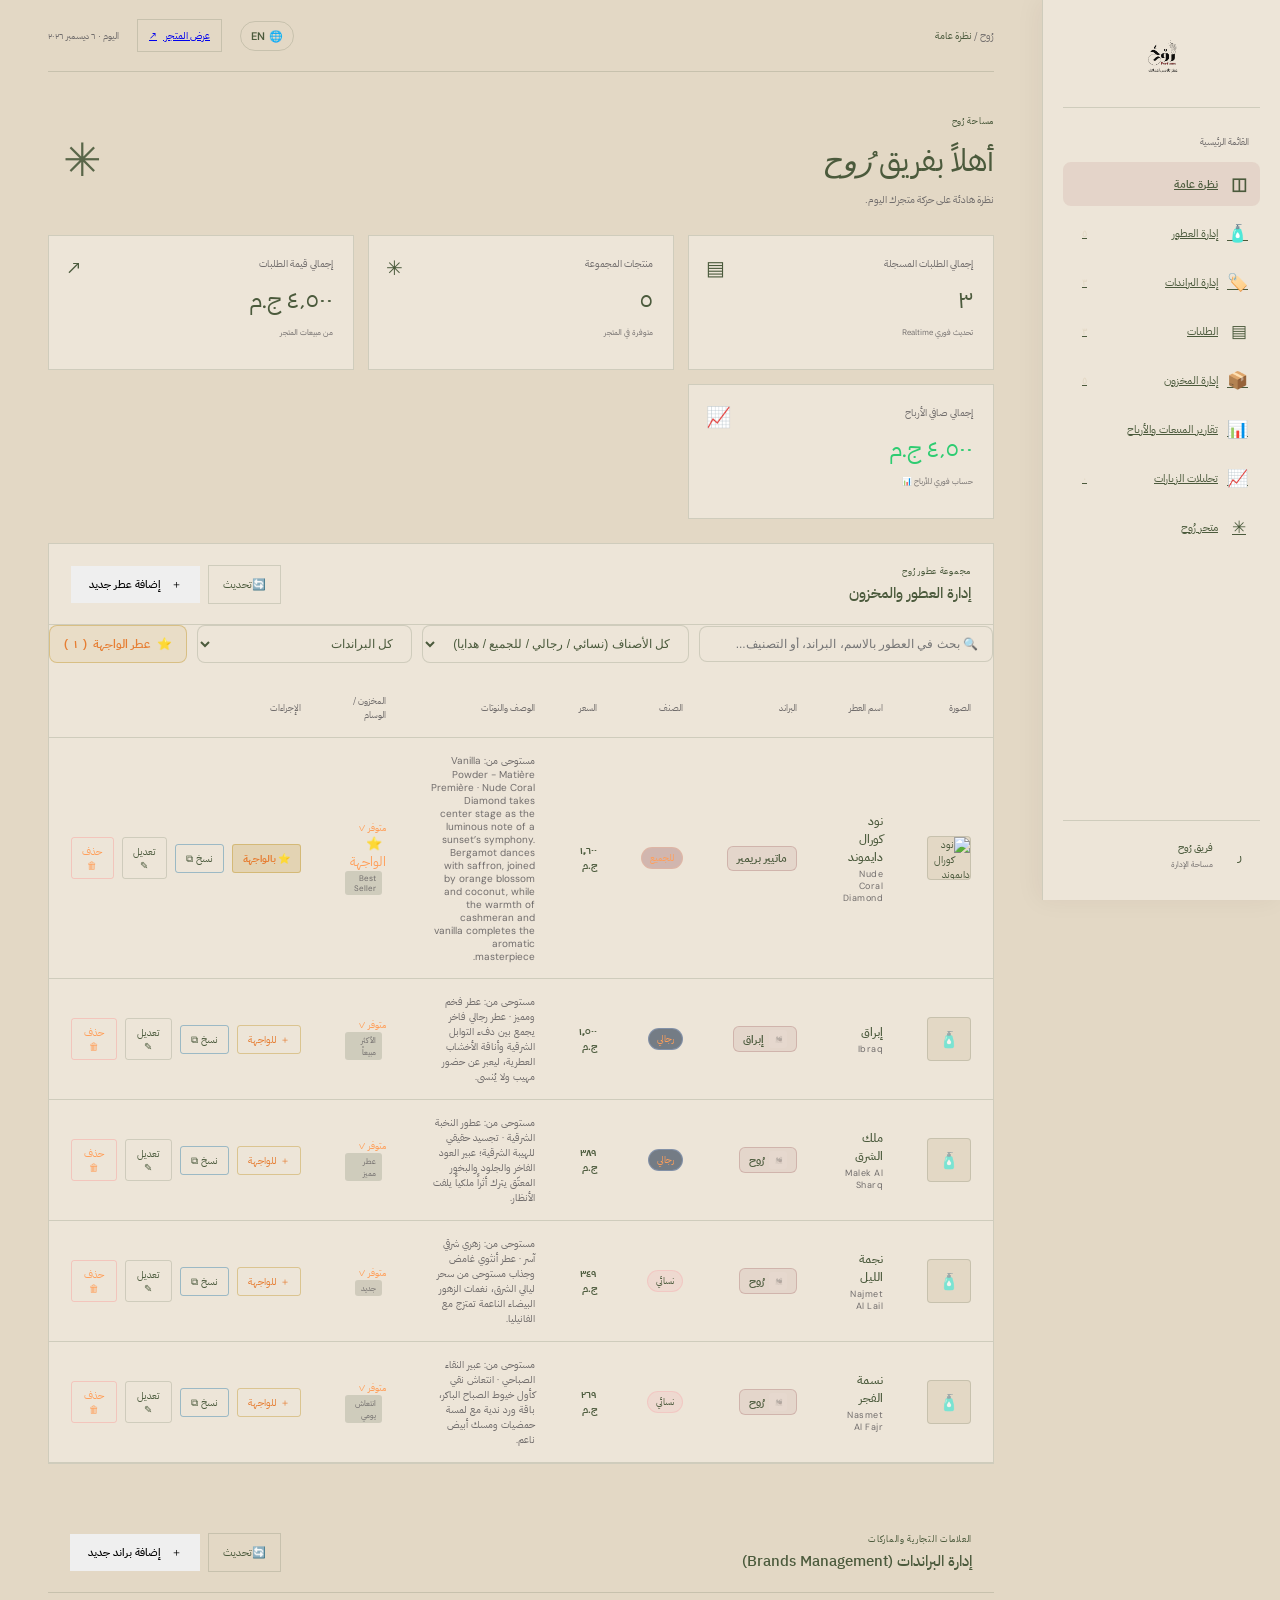
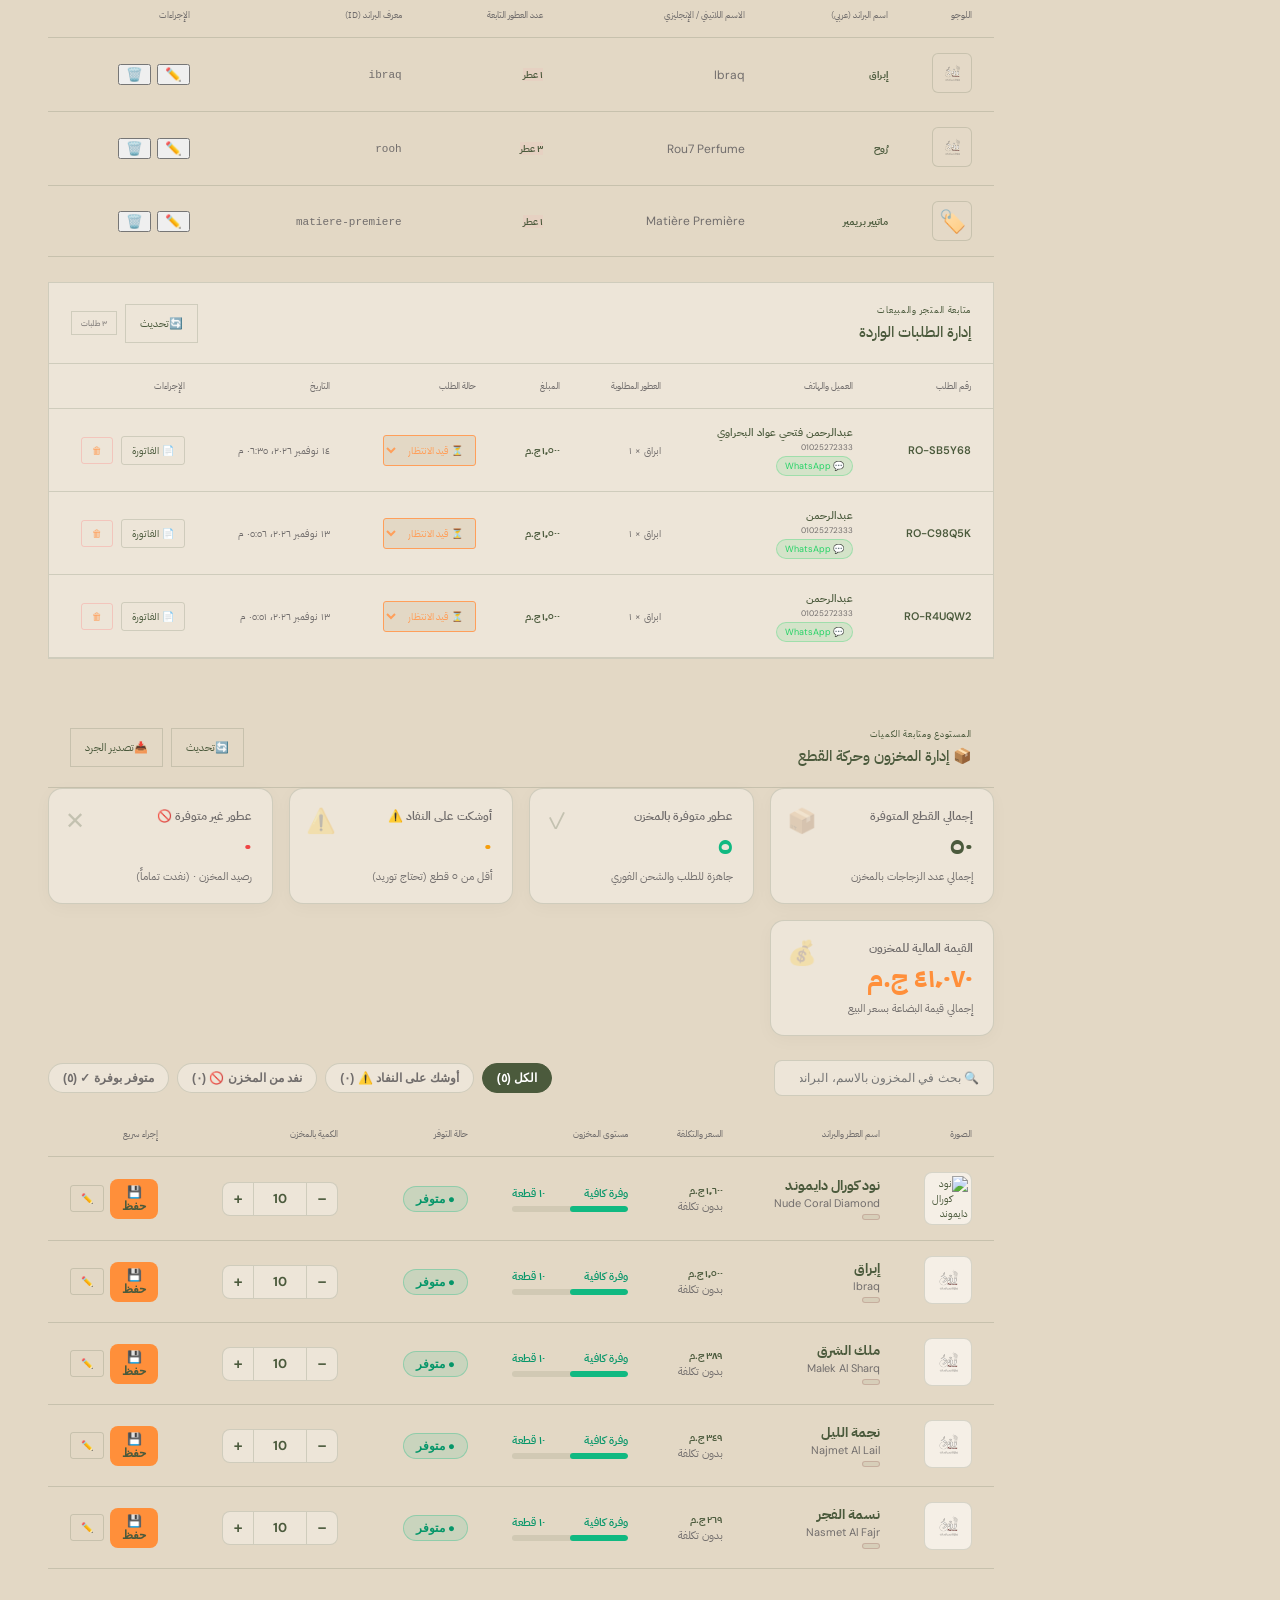
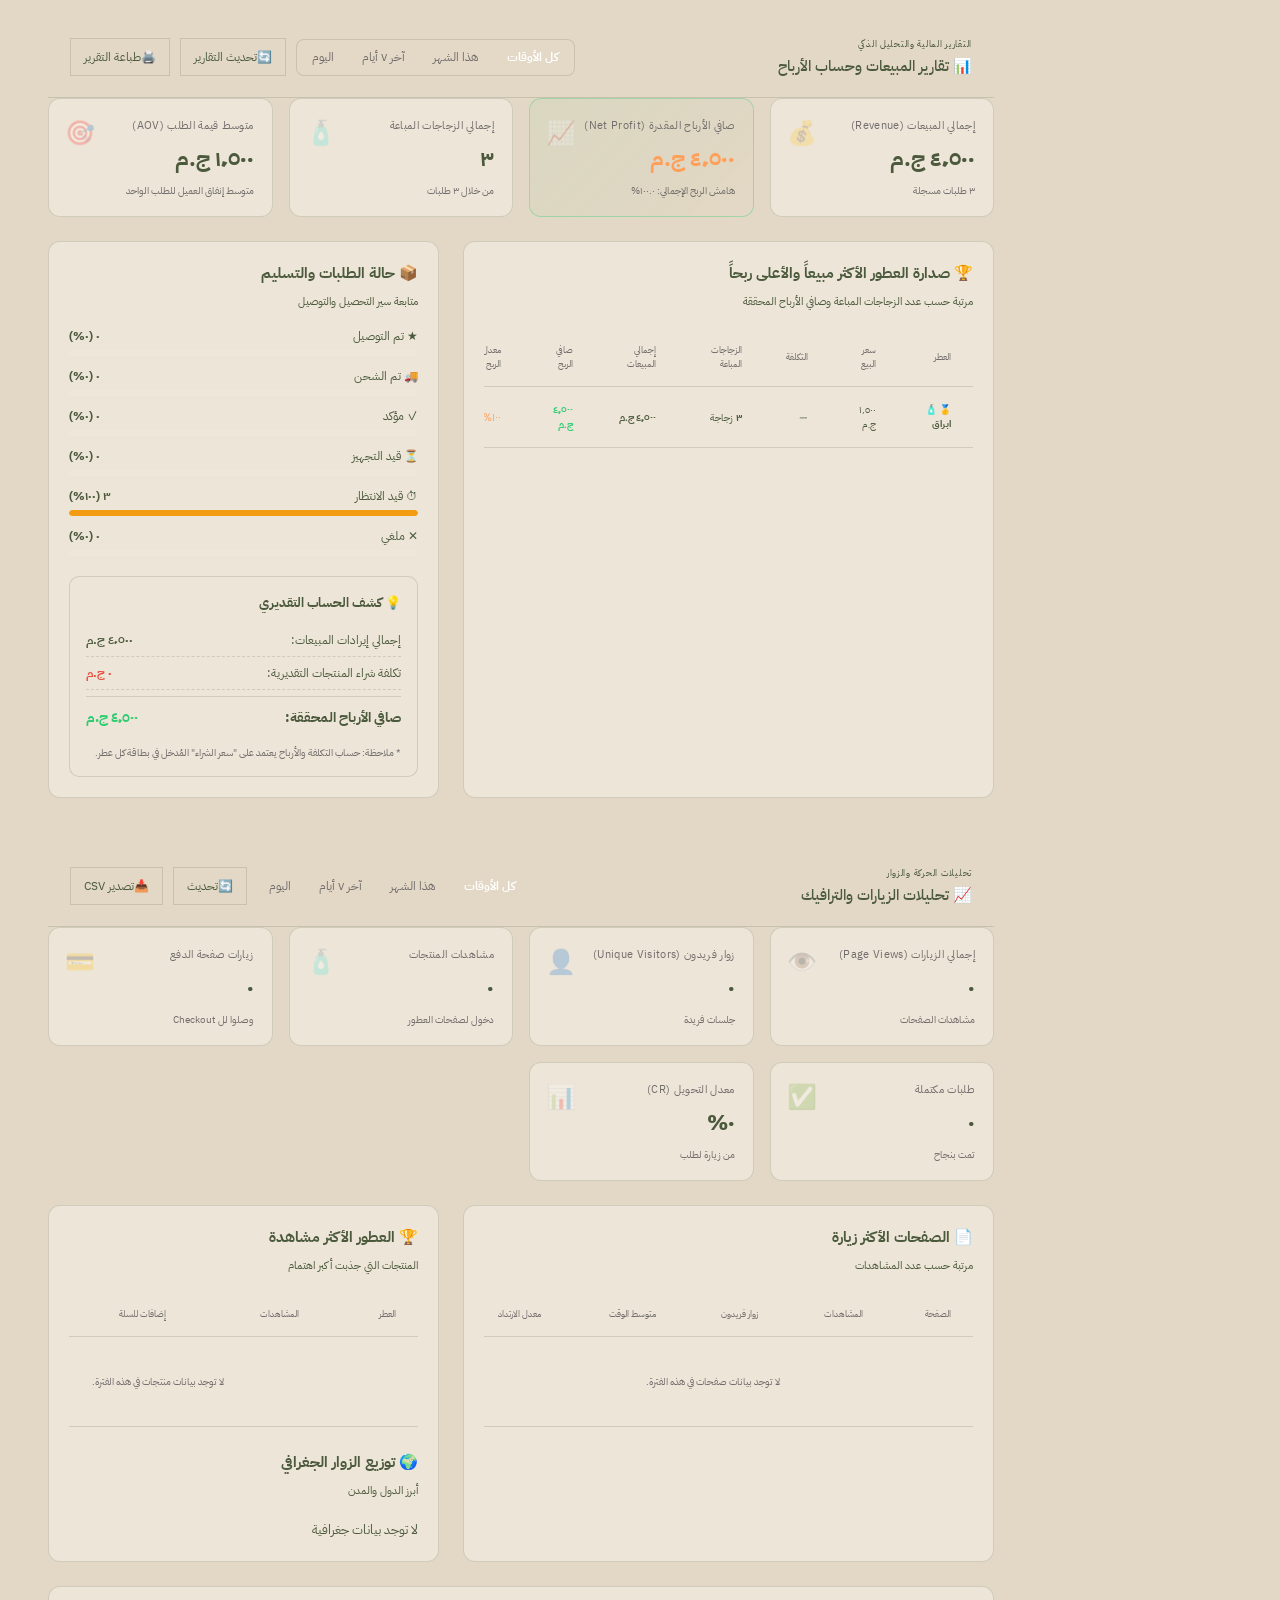
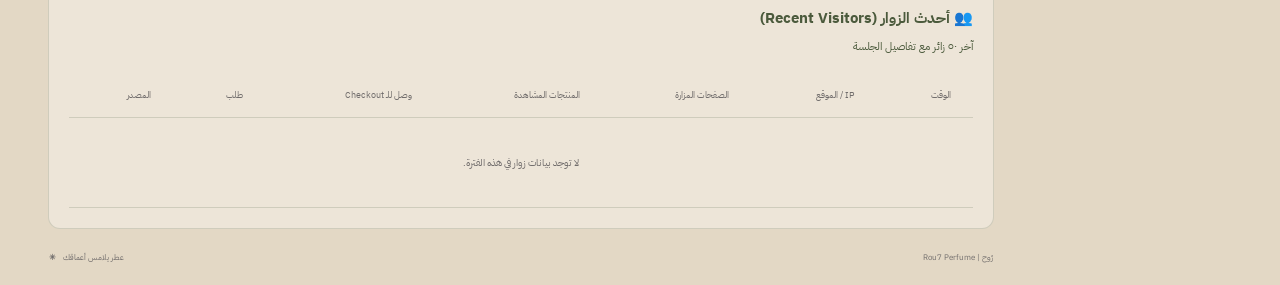
==== admin.html @ 05051f90 "fix: restore original logo SVG and remove store announcements and campaign panel" ====
<!doctype html>
<html lang="ar" dir="rtl">
<head>
  <meta charset="utf-8"><meta name="viewport" content="width=device-width, initial-scale=1">
  <meta name="theme-color" content="#E3D8C5"><meta name="description" content="لوحة إدارة رُوح | Rou7 Perfume">
  <title>لوحة رُوح | Rou7 Perfume</title><link rel="icon" type="image/png" href="assets/branding/favicon.png">
  <link rel="preconnect" href="https://fonts.googleapis.com"><link rel="preconnect" href="https://fonts.gstatic.com" crossorigin>
  <link href="https://fonts.googleapis.com/css2?family=DM+Sans:wght@400;500;600;700&family=IBM+Plex+Sans+Arabic:wght@300;400;500;600;700&display=swap" rel="stylesheet"><link rel="stylesheet" href="admin.css">
</head>
<body class="light">
  <aside class="admin-sidebar"><a href="index.html" class="admin-logo"><img class="brand-logo" src="assets/branding/1.svg" data-dark="assets/branding/1.svg" data-light="assets/branding/1.svg" alt="رُوح | Rou7 Perfume"></a><div class="side-label">القائمة الرئيسية</div><a class="side-link selected" href="#overview"><span>◫</span> نظرة عامة</a><a class="side-link" href="#products-panel"><span>🧴</span> إدارة العطور <b id="prodBadge">٠</b></a><a class="side-link" href="#brands-panel"><span>🏷️</span> إدارة البراندات <b id="brandBadge">٠</b></a><a class="side-link" href="#orders"><span>▤</span> الطلبات <b id="orderBadge">٠</b></a><a class="side-link" href="#inventory-panel"><span>📦</span> إدارة المخزون <b id="inventoryBadge">٠</b></a><a class="side-link" href="#sales-panel"><span>📊</span> تقارير المبيعات والأرباح</a><a class="side-link" href="#traffic-panel"><span>📈</span> تحليلات الزيارات <b id="trafficBadge">٠</b></a><a class="side-link" href="index.html#collection"><span>✳</span> متجر رُوح</a><div class="sidebar-bottom"><span class="admin-avatar">ر</span><span><strong>فريق رُوح</strong><small>مساحة الإدارة</small></span></div></aside>
  <main class="admin-main" id="overview">
    <header class="admin-topbar">
      <div><span class="crumb">رُوح /</span> <span id="adminTopTitle">نظرة عامة</span></div>
      <div class="top-actions">
        <button class="admin-lang-toggle" id="adminLangToggle" aria-label="Switch Language" title="تغيير اللغة | Switch Language"><span class="lang-globe">🌐</span> <span id="adminLangText">EN</span></button>
        <a class="view-store" href="index.html" id="adminViewStore">عرض المتجر <span>↗</span></a>
        <span class="date-badge"><span id="adminDateLabel">اليوم</span> · <span id="adminDate"></span></span>
      </div>
    </header>
    <section class="welcome"><div><p class="admin-kicker">مساحة رُوح</p><h1>أهلاً بفريق <em>رُوح</em></h1><p>نظرة هادئة على حركة متجرك اليوم.</p></div><span class="welcome-flower">✳</span></section>
    <section class="stats-grid"><article class="stat-card"><span>إجمالي الطلبات المسجلة</span><strong id="statOrders">٠</strong><small>تحديث فوري Realtime</small><i>▤</i></article><article class="stat-card"><span>منتجات المجموعة</span><strong id="statProducts">٠</strong><small>متوفرة في المتجر</small><i>✳</i></article><article class="stat-card"><span>إجمالي قيمة الطلبات</span><strong id="statTotal">٠ ج.م</strong><small>من مبيعات المتجر</small><i>↗</i></article><article class="stat-card" style="cursor:pointer;" onclick="location.hash='#sales-panel'"><span>إجمالي صافي الأرباح</span><strong id="statProfit" style="color:#2ecc71;">٠ ج.م</strong><small>حساب فوري للأرباح 📊</small><i>📈</i></article></section>

    <section class="products-panel" id="products-panel">
      <div class="panel-heading">
        <div>
          <p class="admin-kicker">مجموعة عطور رُوح</p>
          <h2>إدارة العطور والمخزون</h2>
        </div>
        <div style="display:flex;gap:8px;align-items:center;">
          <button class="button button-outline" id="refreshProdsBtn" style="padding:10px 14px;" title="تحديث العطور"><span>🔄</span> تحديث</button>
          <button class="button button-primary" id="openAddProduct"><span>＋</span> إضافة عطر جديد</button>
        </div>
      </div>
      <div class="admin-table-filters">
        <input type="search" id="adminProdSearch" class="admin-search-input" placeholder="🔍 بحث في العطور بالاسم، البراند، أو التصنيف...">
        <select id="adminCatFilter" class="admin-filter-select" aria-label="تصنيف العطور">
          <option value="all">كل الأصناف (نسائي / رجالي / للجميع / هدايا)</option>
          <option value="women">نسائي</option>
          <option value="men">رجالي</option>
          <option value="unisex">للجميع</option>
          <option value="gifts">🎁 بوكسات وهدايا</option>
          <option value="__featured__">⭐ عطر الواجهة الرئيسي</option>
        </select>
        <select id="adminBrandFilter" class="admin-filter-select" aria-label="تصفية البراند">
          <option value="all">كل البراندات</option>
        </select>
        <button type="button" class="btn-solar-quickfilter" id="btnFeaturedQuickFilter" title="تصفية عطر الواجهة الرئيسي 3D">
          <span>⭐</span> <span id="featuredQuickFilterLabel">عطر الواجهة</span> (<span id="featuredCountBadge">0</span>)
        </button>
      </div>
      <div class="table-wrap">
        <table>
          <thead>
            <tr>
              <th>الصورة</th>
              <th>اسم العطر</th>
              <th>البراند</th>
              <th>الصنف</th>
              <th>السعر</th>
              <th>الوصف والنوتات</th>
              <th>المخزون / الوسام</th>
              <th>الإجراءات</th>
            </tr>
          </thead>
          <tbody id="productsTable">
            <tr><td colspan="8" class="empty-table">جاري تحميل العطور…</td></tr>
          </tbody>
        </table>
      </div>
    </section>

    <!-- أقسام البراندات والماركات -->
    <section class="brands-panel" id="brands-panel" style="margin-top: 48px;">
      <div class="panel-heading">
        <div>
          <p class="admin-kicker">العلامات التجارية والماركات</p>
          <h2>إدارة البراندات (Brands Management)</h2>
        </div>
        <div style="display:flex;gap:8px;align-items:center;">
          <button class="button button-outline" id="refreshBrandsBtn" style="padding:10px 14px;" title="تحديث البراندات"><span>🔄</span> تحديث</button>
          <button class="button button-primary" id="openAddBrand"><span>＋</span> إضافة براند جديد</button>
        </div>
      </div>
      <div class="table-wrap">
        <table>
          <thead>
            <tr>
              <th style="width: 80px;">اللوجو</th>
              <th>اسم البراند (عربي)</th>
              <th>الاسم اللاتيني / الإنجليزي</th>
              <th>عدد العطور التابعة</th>
              <th>معرف البراند (ID)</th>
              <th>الإجراءات</th>
            </tr>
          </thead>
          <tbody id="brandsTable">
            <tr><td colspan="6" class="empty-table">جاري تحميل البراندات…</td></tr>
          </tbody>
        </table>
      </div>
    </section>

    
    <section class="orders-panel" id="orders">
      <div class="panel-heading">
        <div>
          <p class="admin-kicker">متابعة المتجر والمبيعات</p>
          <h2>إدارة الطلبات الواردة</h2>
        </div>
        <div style="display:flex;gap:8px;align-items:center;">
          <button class="button button-outline" id="refreshOrdersBtn" style="padding:10px 14px;" title="تحديث الطلبات"><span>🔄</span> تحديث</button>
          <span class="local-label" id="ordersCountBadge">٠ طلبات</span>
        </div>
      </div>
      <div class="table-wrap">
        <table>
          <thead>
            <tr>
              <th>رقم الطلب</th>
              <th>العميل والهاتف</th>
              <th>العطور المطلوبة</th>
              <th>المبلغ</th>
              <th>حالة الطلب</th>
              <th>التاريخ</th>
              <th>الإجراءات</th>
            </tr>
          </thead>
          <tbody id="ordersTable">
            <tr><td colspan="7" class="empty-table">جاري تحميل الطلبات…</td></tr>
          </tbody>
        </table>
      </div>
    </section>

    <!-- 📦 قسم إدارة المخزون والمستودع (Inventory Management Panel) -->
    <section class="inventory-panel" id="inventory-panel" style="margin-top: 48px;">
      <div class="panel-heading">
        <div>
          <p class="admin-kicker">المستودع ومتابعة الكميات</p>
          <h2>📦 إدارة المخزون وحركة القطع</h2>
        </div>
        <div style="display:flex;gap:8px;align-items:center;flex-wrap:wrap;">
          <button class="button button-outline" id="refreshInventoryBtn" style="padding:10px 14px;" title="تحديث المخزون"><span>🔄</span> تحديث</button>
          <button class="button button-outline" id="exportInventoryBtn" style="padding:10px 14px;" title="تصدير كشف الجرد CSV"><span>📥</span> تصدير الجرد</button>
        </div>
      </div>

      <!-- مؤشرات سريعة للمخزون -->
      <div class="inventory-kpi-grid">
        <article class="inventory-kpi-card">
          <span class="inv-kpi-title">إجمالي القطع المتوفرة</span>
          <strong class="inv-kpi-value" id="invTotalUnits">٠</strong>
          <small class="inv-kpi-desc">إجمالي عدد الزجاجات بالمخزن</small>
          <i class="inv-kpi-icon">📦</i>
        </article>
        <article class="inventory-kpi-card">
          <span class="inv-kpi-title">عطور متوفرة بالمخزن</span>
          <strong class="inv-kpi-value text-success" id="invInStockCount">٠</strong>
          <small class="inv-kpi-desc">جاهزة للطلب والشحن الفوري</small>
          <i class="inv-kpi-icon">✓</i>
        </article>
        <article class="inventory-kpi-card">
          <span class="inv-kpi-title">أوشكت على النفاد ⚠️</span>
          <strong class="inv-kpi-value text-warning" id="invLowStockCount">٠</strong>
          <small class="inv-kpi-desc">أقل من ٥ قطع (تحتاج توريد)</small>
          <i class="inv-kpi-icon">⚠️</i>
        </article>
        <article class="inventory-kpi-card">
          <span class="inv-kpi-title">عطور غير متوفرة 🚫</span>
          <strong class="inv-kpi-value text-danger" id="invOutOfStockCount">٠</strong>
          <small class="inv-kpi-desc">رصيد المخزن ٠ (نفدت تماماً)</small>
          <i class="inv-kpi-icon">✕</i>
        </article>
        <article class="inventory-kpi-card">
          <span class="inv-kpi-title">القيمة المالية للمخزون</span>
          <strong class="inv-kpi-value text-accent" id="invTotalValuation">٠ ج.م</strong>
          <small class="inv-kpi-desc">إجمالي قيمة البضاعة بسعر البيع</small>
          <i class="inv-kpi-icon">💰</i>
        </article>
      </div>

      <!-- تنبيه العطور منخفضة المخزون -->
      <div class="inventory-alert-box" id="inventoryAlertBox" style="display:none;">
        <span class="inv-alert-icon">⚠️</span>
        <div class="inv-alert-content">
          <h4 id="invAlertHeadline">تنبيه المخزون المنخفض</h4>
          <p id="inventoryAlertText">يوجد عطور قاربت كميتها على الانتهاء، يرجى مراجعتها وتحديث المخزون.</p>
        </div>
        <button type="button" class="btn-inv-filter-alert" id="btnFilterLowStock">عرض العطور المحتاجة تموين <span>←</span></button>
      </div>

      <!-- شريط البحث وفلاتر المخزون -->
      <div class="inventory-controls-bar">
        <div class="inv-search-wrap">
          <input type="search" id="inventorySearchInput" class="admin-search-input" placeholder="🔍 بحث في المخزون بالاسم، البراند، أو التصنيف...">
        </div>
        <div class="inv-filter-chips">
          <button type="button" class="inv-chip active" data-inv-filter="all">الكل (<span id="invFilterAllCount">0</span>)</button>
          <button type="button" class="inv-chip chip-warning" data-inv-filter="low">أوشك على النفاد ⚠️ (<span id="invFilterLowCount">0</span>)</button>
          <button type="button" class="inv-chip chip-danger" data-inv-filter="out">نفد من المخزن 🚫 (<span id="invFilterOutCount">0</span>)</button>
          <button type="button" class="inv-chip chip-success" data-inv-filter="instock">متوفر بوفرة ✓ (<span id="invFilterGoodCount">0</span>)</button>
        </div>
      </div>

      <!-- جدول إدارة المخزون الفوري -->
      <div class="table-wrap">
        <table>
          <thead>
            <tr>
              <th style="width:65px;">الصورة</th>
              <th>اسم العطر والبراند</th>
              <th>السعر والتكلفة</th>
              <th style="width:160px;">مستوى المخزون</th>
              <th style="width:130px;">حالة التوفر</th>
              <th style="width:180px;">الكمية بالمخزن</th>
              <th style="width:120px;">إجراء سريع</th>
            </tr>
          </thead>
          <tbody id="inventoryTable">
            <tr><td colspan="7" class="empty-table">جاري تحميل بيانات المخزون…</td></tr>
          </tbody>
        </table>
      </div>
    </section>

    <!-- 📊 قسم تقارير المبيعات والأرباح (Sales & Analytics) -->
    <section class="sales-panel" id="sales-panel" style="margin-top: 48px;">
      <div class="panel-heading">
        <div>
          <p class="admin-kicker">التقارير المالية والتحليل الذكي</p>
          <h2>📊 تقارير المبيعات وحساب الأرباح</h2>
        </div>
        <div style="display:flex; gap:10px; align-items:center; flex-wrap:wrap;">
          <div class="sales-time-filters" id="salesTimeFilters">
            <button type="button" class="btn-time-filter active" data-range="all">كل الأوقات</button>
            <button type="button" class="btn-time-filter" data-range="month">هذا الشهر</button>
            <button type="button" class="btn-time-filter" data-range="week">آخر ٧ أيام</button>
            <button type="button" class="btn-time-filter" data-range="today">اليوم</button>
          </div>
          <button class="button button-outline" id="refreshSalesBtn" style="padding:9px 13px; font-size:12px;" title="تحديث بيانات المبيعات">
            <span>🔄</span> تحديث التقارير
          </button>
          <button class="button button-outline" id="printSalesReportBtn" onclick="window.print()" style="padding:9px 13px; font-size:12px;" title="طباعة أو تصدير تقرير المبيعات">
            <span>🖨️</span> طباعة التقرير
          </button>
        </div>
      </div>

      <!-- KPI Summary Cards -->
      <div class="sales-kpi-grid">
        <div class="sales-kpi-card">
          <span class="kpi-title">إجمالي المبيعات (Revenue)</span>
          <strong class="kpi-value" id="kpiTotalRevenue">٠ ج.م</strong>
          <small class="kpi-sub" id="kpiRevenueSub">إجمالي مبيعات الطلبات المسجلة</small>
          <span class="kpi-icon">💰</span>
        </div>
        <div class="sales-kpi-card highlight-profit">
          <span class="kpi-title">صافي الأرباح المقدرة (Net Profit)</span>
          <strong class="kpi-value" id="kpiNetProfit">٠ ج.م</strong>
          <small class="kpi-sub" id="kpiMarginSub">هامش الربح الإجمالي: ٠٪</small>
          <span class="kpi-icon">📈</span>
        </div>
        <div class="sales-kpi-card">
          <span class="kpi-title">إجمالي الزجاجات المباعة</span>
          <strong class="kpi-value" id="kpiTotalBottles">٠</strong>
          <small class="kpi-sub" id="kpiOrdersCountSub">من خلال ٠ طلبات</small>
          <span class="kpi-icon">🧴</span>
        </div>
        <div class="sales-kpi-card">
          <span class="kpi-title">متوسط قيمة الطلب (AOV)</span>
          <strong class="kpi-value" id="kpiAvgOrder">٠ ج.م</strong>
          <small class="kpi-sub">متوسط إنفاق العميل للطلب الواحد</small>
          <span class="kpi-icon">🎯</span>
        </div>
      </div>

      <!-- Main Analytics Two Columns -->
      <div class="sales-analytics-layout">
        <!-- Column 1: Best Sellers & Profit per Perfume -->
        <div class="analytics-box" style="flex: 1.4;">
          <div class="analytics-box-header">
            <h3>🏆 صدارة العطور الأكثر مبيعاً والأعلى ربحاً</h3>
            <small style="color:var(--admin-muted); font-size:11px;">مرتبة حسب عدد الزجاجات المباعة وصافي الأرباح المحققة</small>
          </div>
          <div class="table-wrap">
            <table class="analytics-table">
              <thead>
                <tr>
                  <th>العطر</th>
                  <th>سعر البيع</th>
                  <th>التكلفة</th>
                  <th>الزجاجات المباعة</th>
                  <th>إجمالي المبيعات</th>
                  <th>صافي الربح</th>
                  <th>معدل الربح</th>
                </tr>
              </thead>
              <tbody id="salesLeaderboardBody">
                <tr><td colspan="7" class="empty-table">جاري تجميع بيانات المبيعات…</td></tr>
              </tbody>
            </table>
          </div>
        </div>

        <!-- Column 2: Order Status Distribution & Financial Summary -->
        <div class="analytics-box" style="flex: 1;">
          <div class="analytics-box-header">
            <h3>📦 حالة الطلبات والتسليم</h3>
            <small style="color:var(--admin-muted); font-size:11px;">متابعة سير التحصيل والتوصيل</small>
          </div>
          <div id="orderStatusBreakdown" class="status-breakdown-wrap">
            <!-- Dynamic Status Bars -->
          </div>

          <div class="financial-summary-card">
            <h4>💡 كشف الحساب التقديري</h4>
            <div class="fin-row">
              <span>إجمالي إيرادات المبيعات:</span>
              <strong id="finGrossSales">٠ ج.م</strong>
            </div>
            <div class="fin-row">
              <span>تكلفة شراء المنتجات التقديرية:</span>
              <strong id="finTotalCost" style="color:#e74c3c;">٠ ج.م</strong>
            </div>
            <div class="fin-row fin-total">
              <span>صافي الأرباح المحققة:</span>
              <strong id="finNetProfit" style="color:#2ecc71;">٠ ج.م</strong>
            </div>
            <small class="fin-note">* ملاحظة: حساب التكلفة والأرباح يعتمد على "سعر الشراء" المُدخل في بطاقة كل عطر.</small>
          </div>
        </div>
      </div>
    </section>

    <!-- 📈 قسم تحليلات الزيارات والترافيك (Traffic Analytics) -->
    <section class="traffic-panel" id="traffic-panel" style="margin-top: 48px;">
      <div class="panel-heading">
        <div>
          <p class="admin-kicker">تحليلات الحركة والزوار</p>
          <h2>📈 تحليلات الزيارات والترافيك</h2>
        </div>
        <div style="display:flex; gap:10px; align-items:center; flex-wrap:wrap;">
          <div class="traffic-time-filters" id="trafficTimeFilters">
            <button type="button" class="btn-time-filter active" data-range="all">كل الأوقات</button>
            <button type="button" class="btn-time-filter" data-range="month">هذا الشهر</button>
            <button type="button" class="btn-time-filter" data-range="week">آخر ٧ أيام</button>
            <button type="button" class="btn-time-filter" data-range="today">اليوم</button>
          </div>
          <button class="button button-outline" id="refreshTrafficBtn" style="padding:9px 13px; font-size:12px;" title="تحديث بيانات الترافيك">
            <span>🔄</span> تحديث
          </button>
          <button class="button button-outline" id="exportTrafficBtn" style="padding:9px 13px; font-size:12px;" title="تصدير بيانات الترافيك">
            <span>📥</span> تصدير CSV
          </button>
        </div>
      </div>

      <!-- KPI Summary Cards -->
      <div class="sales-kpi-grid" id="trafficKpiGrid">
        <div class="sales-kpi-card">
          <span class="kpi-title">إجمالي الزيارات (Page Views)</span>
          <strong class="kpi-value" id="kpiTotalViews">٠</strong>
          <small class="kpi-sub" id="kpiViewsSub">مشاهدات الصفحات</small>
          <span class="kpi-icon">👁️</span>
        </div>
        <div class="sales-kpi-card">
          <span class="kpi-title">زوار فريدون (Unique Visitors)</span>
          <strong class="kpi-value" id="kpiUniqueVisitors">٠</strong>
          <small class="kpi-sub" id="kpiVisitorsSub">جلسات فريدة</small>
          <span class="kpi-icon">👤</span>
        </div>
        <div class="sales-kpi-card">
          <span class="kpi-title">مشاهدات المنتجات</span>
          <strong class="kpi-value" id="kpiProductViews">٠</strong>
          <small class="kpi-sub" id="kpiProductViewsSub">دخول لصفحات العطور</small>
          <span class="kpi-icon">🧴</span>
        </div>
        <div class="sales-kpi-card">
          <span class="kpi-title">زيارات صفحة الدفع</span>
          <strong class="kpi-value" id="kpiCheckoutViews">٠</strong>
          <small class="kpi-sub" id="kpiCheckoutSub">وصلوا لل Checkout</small>
          <span class="kpi-icon">💳</span>
        </div>
        <div class="sales-kpi-card">
          <span class="kpi-title">طلبات مكتملة</span>
          <strong class="kpi-value" id="kpiCompletedOrders">٠</strong>
          <small class="kpi-sub" id="kpiOrdersSub">تمت بنجاح</small>
          <span class="kpi-icon">✅</span>
        </div>
        <div class="sales-kpi-card">
          <span class="kpi-title">معدل التحويل (CR)</span>
          <strong class="kpi-value" id="kpiConversionRate">٠٪</strong>
          <small class="kpi-sub" id="kpiCrSub">من زيارة لطلب</small>
          <span class="kpi-icon">📊</span>
        </div>
      </div>

      <!-- Main Analytics Layout -->
      <div class="sales-analytics-layout">
        <!-- Column 1: Top Pages & Visitor Details -->
        <div class="analytics-box" style="flex: 1.4;">
          <div class="analytics-box-header">
            <h3>📄 الصفحات الأكثر زيارة</h3>
            <small style="color:var(--admin-muted); font-size:11px;">مرتبة حسب عدد المشاهدات</small>
          </div>
          <div class="table-wrap">
            <table class="analytics-table">
              <thead>
                <tr>
                  <th>الصفحة</th>
                  <th>المشاهدات</th>
                  <th>زوار فريدون</th>
                  <th>متوسط الوقت</th>
                  <th>معدل الارتداد</th>
                </tr>
              </thead>
              <tbody id="topPagesBody">
                <tr><td colspan="5" class="empty-table">جاري تحميل بيانات الصفحات…</td></tr>
              </tbody>
            </table>
          </div>
        </div>

        <!-- Column 2: Top Products & Visitor Geography -->
        <div class="analytics-box" style="flex: 1;">
          <div class="analytics-box-header">
            <h3>🏆 العطور الأكثر مشاهدة</h3>
            <small style="color:var(--admin-muted); font-size:11px;">المنتجات التي جذبت أكبر اهتمام</small>
          </div>
          <div class="table-wrap">
            <table class="analytics-table">
              <thead>
                <tr>
                  <th>العطر</th>
                  <th>المشاهدات</th>
                  <th>إضافات للسلة</th>
                  <th>معدل التحويل</th>
                </tr>
              </thead>
              <tbody id="topProductsTrafficBody">
                <tr><td colspan="4" class="empty-table">جاري تحميل بيانات العطور…</td></tr>
              </tbody>
            </table>
          </div>

          <div class="analytics-box-header" style="margin-top: 24px;">
            <h3>🌍 توزيع الزوار الجغرافي</h3>
            <small style="color:var(--admin-muted); font-size:11px;">أبرز الدول والمدن</small>
          </div>
          <div id="geoBreakdown" class="status-breakdown-wrap">
            <!-- Dynamic Geo Bars -->
          </div>
        </div>
      </div>

      <!-- Recent Visitors Table -->
      <div class="analytics-box" style="margin-top: 24px;">
        <div class="analytics-box-header">
          <h3>👥 أحدث الزوار (Recent Visitors)</h3>
          <small style="color:var(--admin-muted); font-size:11px;">آخر ٥٠ زائر مع تفاصيل الجلسة</small>
        </div>
        <div class="table-wrap">
          <table class="analytics-table">
            <thead>
              <tr>
                <th>الوقت</th>
                <th>IP / الموقع</th>
                <th>الصفحات المزارة</th>
                <th>المنتجات المشاهدة</th>
                <th>وصل للـ Checkout</th>
                <th>طلب</th>
                <th>المصدر</th>
              </tr>
            </thead>
            <tbody id="recentVisitorsBody">
              <tr><td colspan="7" class="empty-table">جاري تحميل بيانات الزوار…</td></tr>
            </tbody>
          </table>
        </div>
      </div>
    </section>

    <footer class="admin-footer"><span>رُوح | Rou7 Perfume</span><span>عطر يلامس أعماقك <b>✳</b></span></footer>
  </main>

  <!-- Modal إضافة وتعديل عطر -->
  <div class="modal" id="productModal" role="dialog" aria-modal="true" aria-labelledby="modalProductTitle">
    <div class="modal-card">
      <button class="modal-close" id="productModalClose" aria-label="إغلاق">×</button>
      <div class="modal-brand"><img class="brand-logo" src="assets/branding/2.svg" data-dark="assets/branding/2.svg" data-light="assets/branding/1.svg" alt="رُوح"></div>
      <div class="product-form-view">
        <p class="eyebrow"><span></span> إدارة المجموعة</p>
        <h2 id="modalProductTitle">إضافة <em>عطر جديد</em></h2>
        <form id="productForm">
          <input type="hidden" id="productId" name="id">

          <!-- 🪄 Quick URL Importer (سحب بيانات العطر عبر الرابط) -->
          <div class="url-importer-box" id="urlImporterBox">
            <div class="url-importer-header">
              <div class="url-importer-title-group">
                <span class="url-importer-icon">⚡</span>
                <div>
                  <strong>الاستيراد الذكي برابط أو نص العطر (Auto Scent Extractor)</strong>
                  <p>ضع رابط العطر (Fragrantica / Parfumo / المتجر) أو الصق نص الهرم العطري والنوتات وسنسحب ونترجم كل البيانات تلقائياً!</p>
                </div>
              </div>
            </div>
            <div class="url-importer-row">
              <div class="url-input-wrap">
                <input type="text" id="perfumeUrlInput" placeholder="ضع رابط العطر هنا... أو الصق نص الهرم العطري والنوتات مباشرة" autocomplete="off">
                <button type="button" class="btn-clear-url" id="btnClearUrl" title="مسح">✕</button>
              </div>
              <button type="button" class="button button-gold btn-fetch-url" id="btnScrapeUrl">
                <span class="btn-fetch-icon">🪄</span>
                <span class="btn-fetch-text">سحب وتحليل البيانات</span>
              </button>
            </div>
            <div id="scrapeFeedback" class="scrape-feedback" style="display:none;"></div>
          </div>

          <div class="form-row">
            <label>اسم العطر (عربي) *
              <input id="prodName" name="name" required placeholder="مثال: رُوح الورد">
            </label>
            <label>الاسم اللاتيني / الإنجليزي
              <input id="prodLatin" name="latin" placeholder="مثال: Roh Al Ward">
            </label>
          </div>
          <div class="form-row">
            <label>سعر البيع للجمهور (ج.م) *
              <input id="prodPrice" name="price" type="number" step="0.01" min="0" required placeholder="مثال: 350">
            </label>
            <label>سعر الشراء / التكلفة (ج.م)
              <input id="prodCostPrice" name="cost_price" type="number" step="0.01" min="0" placeholder="مثال: 200">
            </label>
            <label>الصنف *
              <select id="prodCategory" name="category" required>
                <option value="women">نسائي</option>
                <option value="men">رجالي</option>
                <option value="unisex">للجميع (Unisex)</option>
                <option value="gifts">🎁 بوكسات وهدايا فاخرة (Gifts & Boxes)</option>
              </select>
            </label>
            <label>البراند / الماركة (Brand) *
              <div style="display: flex; gap: 6px; align-items: center; margin-top: 4px; flex-wrap: wrap;">
                <select id="prodBrand" name="brand" required style="flex: 1; min-width: 140px;">
                  <option value="">-- اختر البراند --</option>
                </select>
                <div style="display: inline-flex; gap: 4px; align-items: center;">
                  <button type="button" class="button button-outline" id="quickAddBrandBtn" title="إضافة ماركة جديدة فوراً" style="padding: 7px 10px; font-size: 11.5px; white-space: nowrap; cursor: pointer;">
                    <span>＋</span> جديد
                  </button>
                  <button type="button" class="button button-outline" id="quickEditBrandBtn" title="تعديل الماركة المحددة حالياً في القائمة" style="padding: 7px 10px; font-size: 11.5px; white-space: nowrap; cursor: pointer;">
                    <span>✏️</span> تعديل
                  </button>
                  <button type="button" class="button button-outline" id="quickDeleteBrandBtn" title="حذف الماركة المحددة حالياً من القائمة" style="padding: 7px 10px; font-size: 11.5px; white-space: nowrap; cursor: pointer; color: #ff7675; border-color: rgba(255,118,117,0.35);">
                    <span>🗑️</span> حذف
                  </button>
                </div>
              </div>
            </label>
          </div>

          <!-- Real-Time Profit Calculation Panel -->
          <div id="prodProfitBox" style="background: rgba(46, 204, 113, 0.08); border: 1px solid rgba(46, 204, 113, 0.25); border-radius: 8px; padding: 10px 14px; margin-bottom: 14px; display: flex; align-items: center; justify-content: space-between; flex-wrap: wrap; gap: 10px;">
            <div style="display: flex; align-items: center; gap: 8px; font-size: 12.5px;">
              <span>📈</span>
              <strong>حساب الأرباح التلقائي:</strong>
              <span id="profitSummaryText" style="color: #2ecc71; font-weight: 600;">أدخل سعر الشراء لحساب صافي الربح وهامش الربح تلقائياً.</span>
            </div>
            <div style="font-size: 11px; color: var(--admin-muted);" id="profitFormulaHint">
              (سعر البيع الفعلي − سعر الشراء)
            </div>
          </div>

          <!-- Product Discount Box -->
          <div class="prod-discount-panel" style="background: rgba(245, 165, 173, 0.04); border: 1px dashed rgba(245, 165, 173, 0.3); border-radius: 10px; padding: 14px; margin-bottom: 14px;">
            <div style="display: flex; align-items: center; justify-content: space-between; margin-bottom: 10px;">
              <strong style="font-size: 13px; color: var(--admin-accent); display: flex; align-items: center; gap: 6px;">
                <span>🏷️</span> خصم / عرض خاص على هذا العطر
              </strong>
              <small style="font-size: 11px; color: var(--admin-muted);">(اتركه فارغاً إذا لم يكن عليه خصم)</small>
            </div>
            <div class="form-row" style="margin-bottom: 6px;">
              <label>سعر البيع بعد الخصم (ج.م)
                <input id="prodSalePrice" name="sale_price" type="number" step="0.01" min="0" placeholder="مثال: 280">
              </label>
              <label>نسبة الخصم % <small style="opacity:.6">(تلقائية)</small>
                <input id="prodDiscountPercent" type="number" min="1" max="99" placeholder="مثال: 20">
              </label>
              <label>شارة الخصم <small style="opacity:.6">(Badge)</small>
                <input id="prodDiscountBadge" name="discount_badge" placeholder="مثال: خصم 20% أو عرض خاص">
              </label>
            </div>
            <div id="prodDiscountFeedback" style="font-size: 11.5px; color: var(--admin-accent); padding: 4px 6px; display: none;"></div>
          </div>

          <!-- Multi-Sizes & Pricing Panel (أحجام العطر وأسعارها) -->
          <div class="prod-sizes-panel" id="prodSizesPanel">
            <div class="sizes-panel-head">
              <div class="sizes-head-title">
                <span class="sizes-icon">🧴</span>
                <div>
                  <strong>أحجام وسعات العطر وأسعارها (Multi-Sizes & Pricing)</strong>
                  <p>إذا كان العطر متوفراً بأكثر من سعة/حجم (مثال: 100 مل، 200 مل)، أضف الأحجام مع سعر كل حجم لتظهر كأزرار اختيار أنيقة للعميل في صفحة العطر.</p>
                </div>
              </div>
              <button type="button" class="button button-outline btn-add-size" id="btnAddSizeRow">
                <span>＋</span> إضافة حجم
              </button>
            </div>

            <div class="quick-sizes-bar">
              <span class="quick-sizes-label">إضافة سريعة:</span>
              <button type="button" class="quick-size-btn" data-preset-size="50 مل">+ 50 مل</button>
              <button type="button" class="quick-size-btn" data-preset-size="100 مل">+ 100 مل</button>
              <button type="button" class="quick-size-btn" data-preset-size="200 مل">+ 200 مل</button>
            </div>

            <div id="adminSizesContainer" class="admin-sizes-container">
              <!-- Dynamic size rows rendered via JS -->
            </div>
            <small class="sizes-foot-note">* إذا لم تُضف أي أحجام هنا، سيتم اعتماد سعر البيع الأساسي بالأعلى تلقائياً كحجم موحد.</small>
          </div>

          <!-- Gift Box Details (إعدادات بوكسات الهدايا والتجميع) -->
          <div id="prodGiftBoxPanel" style="background: rgba(212, 175, 55, 0.05); border: 1px solid rgba(212, 175, 55, 0.25); border-radius: 10px; padding: 14px; margin-bottom: 14px;">
            <div style="display: flex; align-items: center; justify-content: space-between; margin-bottom: 10px; flex-wrap: wrap; gap: 8px;">
              <strong style="color: #f6bd60; font-size: 13px; display: flex; align-items: center; gap: 6px;">
                <span>🎁</span> تفاصيل وتجميع بوكس الهدايا
              </strong>
              <label style="display: inline-flex; align-items: center; gap: 6px; font-size: 12px; cursor: pointer; color: var(--admin-ink);">
                <input type="checkbox" id="prodCustomBox" name="is_custom_box">
                <span>إتاحة تخصيص وتجميع العطور بالبوكس للعميل</span>
              </label>
            </div>
            <label style="margin-bottom: 10px;">محتويات البوكس / العطور المشمولة
              <input id="prodBoxItems" name="box_items" placeholder="مثال: عطرين ٥٠ مل من اختيارك + كارت إهداء وتغليف ملكي فاخر">
            </label>
            <div style="display: grid; grid-template-columns: 1fr 1fr; gap: 12px;">
              <label>سعر إضافة عطر إضافي للبوكس <span>(ج.م)</span>
                <input id="prodExtraPrice" name="extra_item_price" type="number" step="0.01" min="0" placeholder="مثال: 1200">
              </label>
              <label>الحد الأقصى للعطور بالبوكس
                <input id="prodMaxItems" name="max_box_items" type="number" min="1" max="10" placeholder="مثال: 4">
              </label>
            </div>
          </div>
          <div style="display: flex; align-items: center; justify-content: space-between; margin-top: 6px; margin-bottom: 4px;">
            <label style="margin: 0; font-weight: 500;">الوصف العام للعطر (Description)</label>
            <div style="display: flex; gap: 6px;">
              <button type="button" class="button button-outline" id="btnTranslateDescAr" style="padding: 4px 9px; font-size: 11px; cursor: pointer;" title="ترجمة الوصف المكتوب إلى العربية فورياً">
                <span>🌐</span> ترجم للعربية
              </button>
              <button type="button" class="button button-outline" id="btnTranslateDescEn" style="padding: 4px 9px; font-size: 11px; cursor: pointer;" title="Translate description to English instantly">
                <span>🌐</span> To English
              </button>
            </div>
          </div>
          <textarea id="prodNotes" name="notes" rows="3" placeholder="مثال: عطر خشبي حلو، نوتات صالحة للأكل كالفانيليا والتونكا والكراميل. دافئ وإدماني..."></textarea>

          <div style="display: flex; align-items: center; justify-content: space-between; margin-top: 14px; margin-bottom: 6px; flex-wrap: wrap; gap: 8px;">
            <div class="form-section-title" style="margin: 0;">🔺 هرم النوتات العطرية (Scent Pyramid)</div>
            <div style="display: flex; gap: 6px;">
              <button type="button" class="button button-outline" id="btnAutoSuggestPyramid" style="padding: 4px 9px; font-size: 11px; cursor: pointer; color: var(--gold-deep); border-color: var(--gold-deep);" title="اقتراح وتوليد هرم عطري متناسق تلقائياً بناءً على العائلة العطرية والأكوردات">
                <span>🪄</span> توليد هرم متناسق
              </button>
              <button type="button" class="button button-outline" id="btnTranslateNotesAll" style="padding: 4px 9px; font-size: 11px; cursor: pointer;" title="ترجمة نوتات القمة والقلب والقاعدة تلقائياً بين العربي والإنجليزي">
                <span>🌐</span> ترجمة النوتات تلقائياً (AR ↔ EN)
              </button>
            </div>
          </div>
          <label>نوتات القمة — Top Notes <small style="opacity:.6">(أول 15 دقيقة)</small>
            <input id="prodTopNotes" name="top_notes" placeholder="مثال: برغموت، فواكه حمراء، زعفران، نوتات بحرية (افصل بفاصلة)">
          </label>
          <div class="quick-note-chips" data-target="prodTopNotes" title="انقر لإضافة النوتة إلى حقل قمة العطر">
            <span class="quick-note-chip">+ برغموت</span>
            <span class="quick-note-chip">+ حمضيات منعشة</span>
            <span class="quick-note-chip">+ نوتات بحرية</span>
            <span class="quick-note-chip">+ زعفران</span>
            <span class="quick-note-chip">+ تفاح</span>
            <span class="quick-note-chip">+ هيل</span>
            <span class="quick-note-chip">+ فلفل وردي</span>
            <span class="quick-note-chip">+ لافندر</span>
            <span class="quick-note-chip">+ كشمش أسود</span>
          </div>

          <label>نوتات القلب — Middle / Heart Notes <small style="opacity:.6">(15 دقيقة - 3 ساعات)</small>
            <input id="prodMiddleNotes" name="middle_notes" placeholder="مثال: زهر البرتقال، ياسمين، قرفة، كاكاو، تبغ (افصل بفاصلة)">
          </label>
          <div class="quick-note-chips" data-target="prodMiddleNotes" title="انقر لإضافة النوتة إلى حقل قلب العطر">
            <span class="quick-note-chip">+ زهر البرتقال</span>
            <span class="quick-note-chip">+ ياسمين</span>
            <span class="quick-note-chip">+ ورد تركي</span>
            <span class="quick-note-chip">+ قرفة</span>
            <span class="quick-note-chip">+ كاكاو غني</span>
            <span class="quick-note-chip">+ تبغ فاخر</span>
            <span class="quick-note-chip">+ قهوة</span>
            <span class="quick-note-chip">+ سوسن</span>
            <span class="quick-note-chip">+ كشميران</span>
          </div>

          <label>نوتات القاعدة — Base Notes <small style="opacity:.6">(3 ساعات وأكثر)</small>
            <input id="prodBaseNotes" name="base_notes" placeholder="مثال: فانيليا، عنبر دافئ، خشب الصندل، باتشولي، عود (افصل بفاصلة)">
          </label>
          <div class="quick-note-chips" data-target="prodBaseNotes" title="انقر لإضافة النوتة إلى حقل قاعدة العطر">
            <span class="quick-note-chip">+ فانيليا ناعمة</span>
            <span class="quick-note-chip">+ عنبر دافئ</span>
            <span class="quick-note-chip">+ خشب الصندل</span>
            <span class="quick-note-chip">+ خشب الأرز</span>
            <span class="quick-note-chip">+ مسك أبيض</span>
            <span class="quick-note-chip">+ باتشولي</span>
            <span class="quick-note-chip">+ عود ملكي</span>
            <span class="quick-note-chip">+ حبوب التونكا</span>
            <span class="quick-note-chip">+ جلود فاخرة</span>
          </div>

          <div class="form-section-title">✳ الأداء والطابع</div>
          <div class="form-row">
            <label>ثبات العطر — Longevity
              <select id="prodLongevity" name="longevity">
                <option value="1">١ — أقل من ساعة</option>
                <option value="2">٢ — 1-3 ساعات</option>
                <option value="3" selected>٣ — 4-6 ساعات</option>
                <option value="4">٤ — 8-10 ساعات</option>
                <option value="5">٥ — أكثر من 12 ساعة</option>
              </select>
            </label>
            <label>قوة الانتشار — Sillage
              <select id="prodSillage" name="sillage">
                <option value="1">١ — ملاصق للبشرة</option>
                <option value="2" selected>٢ — قريب</option>
                <option value="3">٣ — متوسط</option>
                <option value="4">٤ — قوي</option>
                <option value="5">٥ — وحش (Beast Mode)</option>
              </select>
            </label>
          </div>
          <div class="form-section-title">🧬 البصمة العطرية ومخطط Scent DNA (Scent Profile)</div>
          <p style="font-size: 11.5px; color: var(--admin-muted); margin: -4px 0 14px; line-height: 1.6;">
            💡 حدد النغمات العطرية الخاصة بهذا العطر من القائمة المنسدلة أدناه ليتم بناء مخطط Scent DNA وأشرطة التدرج وبطاقات الفصول وفقاً لما تحدده أنت بدقة.
          </p>
          <div class="form-row">
            <label>النغمة العطرية الأساسية — Main Accord
              <select id="prodMainAccord" name="main_accord">
                <option value="">-- تلقائي (أول نغمة يتم اختيارها) --</option>
                <option value="Vanilla">فانيليا ناعمة — Vanilla</option>
                <option value="Woody">خشبي دافئ — Woody</option>
                <option value="Sweet">حلو وسكري — Sweet</option>
                <option value="Amber">عنبري دافئ — Amber</option>
                <option value="Oriental">شرقي فاخر — Oriental</option>
                <option value="Oud">عودي فاخر — Oud</option>
                <option value="Warm Spicy">توابل دافئة — Warm Spicy</option>
                <option value="Fresh Spicy">توابل منعشة — Fresh Spicy</option>
                <option value="Fresh">منعش ونقي — Fresh</option>
                <option value="Floral">زهري راقي — Floral</option>
                <option value="White Floral">زهور بيضاء — White Floral</option>
                <option value="Powdery">بودري مخملي — Powdery</option>
                <option value="Citrus">حمضيات منعشة — Citrus</option>
                <option value="Aromatic">أروماتك — Aromatic</option>
                <option value="Leather">جلود فاخرة — Leather</option>
                <option value="Tobacco">تبغ دافئ — Tobacco</option>
                <option value="Musky">مسكي ناعم — Musky</option>
                <option value="Fruity">فاكهي جذاب — Fruity</option>
                <option value="Smoky">دخاني وبخور — Smoky</option>
                <option value="Aquatic">مائي صيفي — Aquatic</option>
                <option value="Earthy">ترابي وباتشولي — Earthy</option>
                <option value="Balsamic">بلسمي وراتنج — Balsamic</option>
                <option value="Caramel">كراميل وعسل — Caramel</option>
              </select>
            </label>

            <label>قائمة النغمات العطرية — اختر لإضافة نغمة (Scent Profile)
              <select id="prodAccordPicker">
                <option value="">+ اختر نغمة عطرية لإضافتها للبصمة...</option>
                <option value="Vanilla">فانيليا ناعمة (Vanilla)</option>
                <option value="Woody">خشبي دافئ (Woody)</option>
                <option value="Sweet">حلو وسكري (Sweet)</option>
                <option value="Amber">عنبري دافئ (Amber)</option>
                <option value="Oriental">شرقي فاخر (Oriental)</option>
                <option value="Oud">عودي فاخر (Oud)</option>
                <option value="Warm Spicy">توابل دافئة (Warm Spicy)</option>
                <option value="Fresh Spicy">توابل منعشة (Fresh Spicy)</option>
                <option value="Fresh">منعش ونقي (Fresh)</option>
                <option value="Floral">زهري راقي (Floral)</option>
                <option value="White Floral">زهور بيضاء (White Floral)</option>
                <option value="Powdery">بودري مخملي (Powdery)</option>
                <option value="Citrus">حمضيات منعشة (Citrus)</option>
                <option value="Aromatic">أروماتك (Aromatic)</option>
                <option value="Leather">جلود فاخرة (Leather)</option>
                <option value="Tobacco">تبغ دافئ (Tobacco)</option>
                <option value="Musky">مسكي ناعم (Musky)</option>
                <option value="Fruity">فاكهي جذاب (Fruity)</option>
                <option value="Smoky">دخاني وبخور (Smoky)</option>
                <option value="Aquatic">مائي صيفي (Aquatic)</option>
                <option value="Earthy">ترابي وباتشولي (Earthy)</option>
                <option value="Balsamic">بلسمي وراتنج (Balsamic)</option>
                <option value="Caramel">كراميل وعسل (Caramel)</option>
              </select>
            </label>
          </div>

          <div class="form-group">
            <label style="display:block; margin-bottom: 6px;">الأكوردات المختارة للبصمة العطرية (تتحكم في مخطط Scent DNA والأشرطة):</label>
            <div class="admin-chips-selector" id="adminAccordsChips"></div>
            <input type="hidden" id="prodAccords" name="accords">
          </div>

          <div class="form-section-title">❄️ فصول ومواسم الاستخدام (Seasons & Occasions)</div>
          <div class="form-group">
            <label style="display:block; margin-bottom: 6px;">حدد الفصول والمناسبات الملائمة لهذا العطر (انقر لاختيار أو إلغاء ما يناسب العطر فقط):</label>
            <div class="admin-chips-selector" id="adminSeasonsChips">
              <button type="button" class="admin-chip-btn" data-season="winter">❄️ شتاء (Winter)</button>
              <button type="button" class="admin-chip-btn" data-season="fall">🍂 خريف (Fall)</button>
              <button type="button" class="admin-chip-btn" data-season="spring">🌸 ربيع (Spring)</button>
              <button type="button" class="admin-chip-btn" data-season="summer">☀️ صيف (Summer)</button>
              <button type="button" class="admin-chip-btn" data-season="night">🌙 ليلي / سهرات (Night)</button>
              <button type="button" class="admin-chip-btn" data-season="day">☀️ نهاري / يومي (Day)</button>
            </div>
            <input type="hidden" id="prodSeasons" name="seasons">
          </div>

          <label>مستوحى من — Inspired By
            <input id="prodInspiredBy" name="inspired_by" placeholder="مثال: Drunk Lovers">
          </label>

          <div class="form-group image-upload-group">
            <div class="image-gallery-header">
              <label>معرض صور العطر (يمكنك رفع أو إضافة أكثر من صورة — الأولى ستكون الغلاف الرئيسي)</label>
              <span class="gallery-count-badge" id="galleryCountBadge">0 صور</span>
            </div>

            <!-- Upload & URL Row -->
            <div class="image-add-row">
              <div class="image-dropzone-compact" id="imageDropzone">
                <input type="file" id="prodFileInput" accept="image/*" multiple style="display:none">
                <span class="upload-icon">📷</span>
                <span><strong>اضغط لاختيار صور العطر من جهازك (يدعم صوراً متعددة)</strong> أو اسحبها هنا</span>
              </div>
              <div class="image-url-add-wrap">
                <input id="prodImageManual" type="url" placeholder="أو أدخل رابط صورة مباشر https://...">
                <button type="button" class="btn-add-img-url" id="btnAddImageUrl">+ إضافة الرابط</button>
              </div>
            </div>

            <!-- Visual Gallery Grid -->
            <div class="prod-images-gallery-grid" id="prodImagesGallery">
              <!-- Dynamically populated thumbnail cards -->
            </div>

            <input type="hidden" id="prodImage" name="image_url">
          </div>

          <div class="form-row">
            <label>شارة أو وسام (اختياري)
              <input id="prodTag" name="tag" placeholder="مثال: جديد / الأكثر مبيعاً">
            </label>
          </div>
          <div class="form-section-title">📦 إدارة المخزون والكميات (Inventory & Stock)</div>
          <div class="form-row">
            <label>الكمية المتاحة في المخزون (عدد القطع)
              <input id="prodStockQuantity" name="stock_quantity" type="number" min="0" step="1" placeholder="مثال: 15 (اتركه فارغاً لكمية مفتوحة)">
            </label>
            <div style="display: flex; flex-direction: column; justify-content: flex-end; padding-bottom: 6px;">
              <label class="check-label" style="margin: 0; align-items: center; gap: 8px;">
                <input id="prodInStock" name="in_stock" type="checkbox" checked>
                <span style="font-weight: 600;">متوفر للطلب في المتجر (In Stock)</span>
              </label>
              <small style="color: var(--admin-muted); font-size: 11px; margin-top: 4px;">
                💡 يتم تحويل العطر تلقائياً إلى (نفد من المخزون) عند وصول عدد القطع إلى 0 أو استنفاد الكمية بالطلبات.
              </small>
            </div>
          </div>
          <div class="form-checks" style="margin-top: 6px; display: flex; flex-direction: column; gap: 8px;">
            <label class="check-label" style="display: flex; align-items: center; gap: 8px;">
              <input id="prodFeatured" name="is_featured" type="checkbox">
              <span style="font-weight: 700; color: var(--admin-accent);">⭐ تعيين كعطر الواجهة الرئيسي 3D (Hero Featured Fragrance)</span>
            </label>
          </div>
          <div class="form-actions">
            <button class="button button-primary" type="submit" id="saveProdBtn">حفظ العطر <span>←</span></button>
            <button class="button button-outline" type="button" id="cancelProdBtn">إلغاء</button>
            <p id="prodFormStatus" role="status"></p>
          </div>
        </form>
      </div>
    </div>
  </div>

  <!-- Modal إضافة وتعديل براند -->
  <div class="modal" id="brandModal" role="dialog" aria-modal="true" aria-labelledby="modalBrandTitle">
    <div class="modal-card" style="width: min(520px, 100%);">
      <button class="modal-close" id="brandModalClose" aria-label="إغلاق">×</button>
      <div class="modal-brand"><img class="brand-logo" src="assets/branding/2.svg" data-dark="assets/branding/2.svg" data-light="assets/branding/1.svg" alt="رُوح"></div>
      <div class="product-form-view">
        <p class="eyebrow"><span></span> إدارة الماركات</p>
        <h2 id="modalBrandTitle">إضافة <em>براند جديد</em></h2>
        <form id="brandForm">
          <input type="hidden" id="brandId" name="id">
          <div class="form-row">
            <label>اسم البراند (عربي) *
              <input id="brandNameAr" name="name_ar" required placeholder="مثال: إبراق، رُوح، ديور">
            </label>
            <label>اسم البراند (إنجليزي / لاتيني) *
              <input id="brandNameEn" name="name_en" required placeholder="مثال: Ibraq, Rou7, Dior">
            </label>
          </div>
          
          <div class="form-section-title" style="margin-top: 14px;">شعار البراند (Brand Logo)</div>
          <div class="form-row">
            <label>رفع صورة اللوجو من جهازك
              <input id="brandLogoFile" type="file" accept="image/*">
            </label>
            <label>أو رابط مباشر للوجو (URL)
              <input id="brandLogoUrl" name="logo_url" type="url" placeholder="https://... رابط صورة اللوجو">
            </label>
          </div>
          <div id="brandLogoPreviewWrap" style="display: none; align-items: center; gap: 12px; margin: 10px 0; padding: 10px 14px; background: rgba(255,255,255,0.04); border-radius: 8px; border: 1px solid var(--line);">
            <img id="brandLogoPreview" src="" alt="معاينة اللوجو" style="max-height: 48px; max-width: 120px; object-fit: contain; border-radius: 4px; background: rgba(0,0,0,0.2); padding: 4px;">
            <span style="font-size: 12px; color: var(--muted);">معاينة الشعار الحالي</span>
          </div>

          <div style="margin-top: 12px;">
            <label>نبذة أو وصف مختصر عن البراند (اختياري)
              <textarea id="brandDesc" name="description" rows="2" placeholder="فلسفة البراند أو تفاصيل إضافية عنه..."></textarea>
            </label>
          </div>

          <div class="form-actions" style="margin-top: 20px;">
            <button class="button button-primary" type="submit" id="saveBrandBtn">حفظ البراند <span>←</span></button>
            <button class="button button-outline" type="button" id="cancelBrandBtn">إلغاء</button>
            <p id="brandFormStatus" role="status"></p>
          </div>
        </form>
      </div>
    </div>
  </div>

  <!-- Modal تفاصيل الطلب والفاتورة -->
  <div class="modal" id="orderDetailsModal" role="dialog" aria-modal="true" aria-labelledby="modalOrderNumber">
    <div class="modal-card invoice-card">
      <button class="modal-close" id="orderModalClose" aria-label="إغلاق">×</button>
      <div class="invoice-header">
        <div class="modal-brand"><img class="brand-logo" src="assets/branding/2.svg" data-dark="assets/branding/2.svg" data-light="assets/branding/1.svg" alt="رُوح"></div>
        <div class="invoice-meta">
          <p class="eyebrow"><span></span> فاتورة طلب رسمية</p>
          <h2 id="modalOrderNumber">#RO-123456</h2>
          <span class="order-date-text" id="modalOrderDate"></span>
        </div>
      </div>

      <div class="invoice-client-box">
        <div class="client-info-item">
          <small>اسم العميل</small>
          <strong id="modalOrderName">—</strong>
        </div>
        <div class="client-info-item">
          <small>رقم الهاتف والتواصل</small>
          <div class="phone-wa-wrap">
            <strong id="modalOrderPhone" dir="ltr">—</strong>
            <a href="#" id="modalOrderWaBtn" class="btn-wa-direct" target="_blank" title="محادثة واتساب">
              💬 مراسلة واتساب
            </a>
          </div>
        </div>
        <div class="client-info-item full">
          <small>عنوان التوصيل بالكامل</small>
          <p id="modalOrderAddress">—</p>
        </div>
      </div>

      <div class="invoice-items-box">
        <p class="box-title">العطور المطلوبة</p>
        <table class="invoice-table">
          <thead>
            <tr>
              <th>العطر</th>
              <th>الكمية</th>
              <th>السعر</th>
              <th>المجموع</th>
            </tr>
          </thead>
          <tbody id="modalOrderItemsTable">
          </tbody>
        </table>
      </div>

      <div class="invoice-total-row">
        <span>الإجمالي المستحق:</span>
        <strong id="modalOrderTotal">٠ ج.م</strong>
      </div>

      <div class="invoice-actions no-print">
        <button class="button button-primary" id="printInvoiceBtn"><span>🖨️</span> طباعة الفاتورة</button>
        <button class="button button-outline" id="closeInvoiceBtn">إغلاق</button>
      </div>
    </div>
  </div>

  <script src="constants.js"></script>
  <script src="utils.js"></script>
  <script src="perfume-i18n.js"></script>
  <script src="analytics.js"></script>
  <script src="admin.js"></script>
  <script src="https://cdn.jsdelivr.net/npm/@supabase/supabase-js@2" async></script>
</body>
</html>
---- admin.css ----
:root {
  --color-primary: #E3D8C5;
  --color-secondary: #4B5A3C;
  --color-accent: #FF8F3A;
  --color-primary-rgb: 227,216,197;
  --color-secondary-rgb: 75,90,60;
  --color-accent-rgb: 255,143,58;
  --color-primary-dark: #D4C8B0;
  --color-secondary-dark: #3D4A2F;
  --color-accent-dark: #E67E33;
  --color-primary-light: #EDE5D8;
  --color-secondary-light: #5A6B48;
  --color-accent-light: #FF9F5A;
  --muted: #716d6c;
  --line: rgba(75,90,60,.18);
  --bg: var(--color-primary);
  --ink: var(--color-secondary);
  --card: var(--color-primary-light);
  --surface: #F5EFE6;
  font-family: 'IBM Plex Sans Arabic','DM Sans',sans-serif;
  color-scheme: light;
}

* {
  box-sizing: border-box;
}

body, body.light {
  --bg: var(--color-primary);
  --ink: var(--color-secondary);
  --card: var(--color-primary-light);
  --line: rgba(75,90,60,.18);
  --muted: #716d6c;
  margin: 0;
  background: var(--bg);
  color: var(--ink);
  font-family: inherit;
  min-height: 100vh;
  color-scheme: light;
}

#adminTheme {
  display: none !important;
}

.admin-sidebar {
  position: fixed;
  inset-block: 0;
  inset-inline-start: 0;
  width: 238px;
  padding: 25px 20px;
  background: var(--color-primary-light) !important;
  display: flex;
  flex-direction: column;
  z-index: 2;
  color: var(--ink) !important;
  border-inline-end: 1px solid var(--line);
  box-shadow: -4px 0 24px rgba(66, 44, 36, 0.05);
}

body.light .admin-sidebar {
  background: var(--color-primary-light) !important;
  color: var(--ink);
  border-inline-end: 1px solid var(--line);
  box-shadow: -4px 0 24px rgba(66, 44, 36, 0.05);
}

body.light .admin-logo {
  border-bottom: 1px solid var(--line);
}

body.light .side-label {
  color: var(--muted);
}

body.light .side-link {
  color: var(--ink);
  border-radius: 8px;
}

body.light .side-link:hover {
  background: rgba(129, 45, 53, 0.06);
  color: var(var(--color-secondary));
}

body.light .side-link>span {
  color: var(var(--color-secondary));
}

body.light .side-link.selected {
  background: rgba(129, 45, 53, 0.09);
  color: var(var(--color-secondary));
  font-weight: 600;
  border-inline-start: 3px solid var(var(--color-secondary));
  border-right: none;
}

body.light .side-link b {
  background: var(var(--color-secondary));
  color: var(--color-primary);
}

body.light .sidebar-bottom {
  border-top: 1px solid var(--line);
  color: var(--ink);
}

body.light .sidebar-bottom small {
  color: var(--muted);
}

.admin-logo {
  height: 83px;
  display: flex;
  align-items: flex-start;
  justify-content: center;
  border-bottom: 1px solid rgba(var(--color-primary-rgb), 0.12);
  margin-bottom: 27px;
}

.brand-logo {
  width: 116px;
  height: 64px;
  object-fit: contain;
  transition: opacity .2s;
}

.side-label {
  font-size: 9px;
  color: rgba(var(--color-primary-rgb), 0.4);
  padding: 0 11px 13px;
}

.side-link {
  display: flex;
  align-items: center;
  gap: 12px;
  min-height: 44px;
  padding: 0 12px;
  color: rgba(var(--color-primary-rgb), 0.67);
  font-size: 11px;
  margin-bottom: 5px;
}

.side-link>span {
  font-size: 17px;
  width: 18px;
  text-align: center;
  color: var(var(--color-accent));
}

.side-link.selected {
  background: var(--color-accent)18;
  color: var(var(--color-primary));
  border-right: 2px solid var(var(--color-accent));
}

.side-link b {
  font: 10px 'DM Sans',sans-serif;
  margin-inline-start: auto;
  background: var(var(--color-accent));
  color: var(var(--color-secondary));
  padding: 2px 7px;
  border-radius: 8px;
}

.sidebar-bottom {
  margin-top: auto;
  border-top: 1px solid rgba(var(--color-primary-rgb), 0.13);
  padding: 17px 3px 3px;
  display: flex;
  gap: 10px;
  align-items: center;
}

.admin-avatar {
  width: 34px;
  height: 34px;
  display: grid;
  place-items: center;
  border-radius: 50%;
  background: var(var(--color-accent));
  color: var(var(--color-secondary));
  font-size: 15px;
}

.sidebar-bottom strong,.sidebar-bottom small {
  display: block;
}

.sidebar-bottom strong {
  font-size: 10px;
  font-weight: 500;
}

.sidebar-bottom small {
  font-size: 8px;
  color: rgba(var(--color-primary-rgb), 0.47);
  margin-top: 3px;
}

.admin-main {
  margin-inline-start: 238px;
  padding: 0 48px;
  max-width: 1500px;
}

.admin-topbar {
  height: 72px;
  border-bottom: 1px solid var(--line);
  display: flex;
  align-items: center;
  justify-content: space-between;
  font-size: 10px;
}

.crumb {
  color: var(--muted);
}

.top-actions {
  display: flex;
  align-items: center;
  gap: 18px;
}

.view-store {
  border: 1px solid var(--line);
  padding: 8px 11px;
}

.view-store span {
  color: var(var(--color-accent));
  padding-inline-start: 6px;
}

.top-actions button {
  width: 30px;
  height: 30px;
  border: 1px solid var(--line);
  background: none;
  color: var(--ink);
  cursor: pointer;
  border-radius: 50%;
  font-size: 17px;
}

.date-badge {
  font-size: 9px;
  color: var(--muted);
}

.welcome {
  display: flex;
  justify-content: space-between;
  align-items: center;
  padding: 42px 0 28px;
}

.admin-kicker {
  font-size: 9px;
  color: var(var(--color-secondary));
  letter-spacing: .08em;
  margin: 0 0 9px;
}

.welcome h1 {
  font-size: 31px;
  font-weight: 400;
  margin: 0;
}

.welcome h1 em {
  color: var(var(--color-accent));
  font-family: 'DM Sans',serif;
}

.welcome>div>p:last-child {
  font-size: 10px;
  color: var(--muted);
  margin: 8px 0 0;
}

.welcome-flower {
  font-size: 46px;
  color: var(var(--color-accent));
  opacity: .9;
  margin-inline-end: 15px;
}

.stats-grid {
  display: grid;
  grid-template-columns: repeat(3,1fr);
  gap: 14px;
}

.stat-card {
  position: relative;
  min-height: 135px;
  padding: 20px;
  background: var(--card);
  border: 1px solid var(--line);
}

.stat-card>span {
  display: block;
  font-size: 10px;
  color: var(--muted);
}

.stat-card strong {
  display: block;
  margin-top: 11px;
  font: 24px 'DM Sans','IBM Plex Sans Arabic',sans-serif;
  color: var(--ink);
}

.stat-card small {
  font-size: 8px;
  color: var(--muted);
}

.stat-card i {
  position: absolute;
  left: 17px;
  top: 17px;
  font-style: normal;
  color: var(var(--color-accent));
  font-size: 20px;
}

.orders-panel {
  margin-top: 25px;
  background: var(--card);
  border: 1px solid var(--line);
}

.panel-heading {
  padding: 20px 22px;
  display: flex;
  justify-content: space-between;
  align-items: center;
  border-bottom: 1px solid var(--line);
}

.panel-heading .admin-kicker {
  margin-bottom: 4px;
}

.panel-heading h2 {
  font-size: 15px;
  font-weight: 500;
  margin: 0;
}

.local-label {
  font-size: 8px;
  border: 1px solid var(--line);
  padding: 5px 9px;
  color: var(--muted);
}

.table-wrap {
  overflow: auto;
}

table {
  width: 100%;
  border-collapse: collapse;
  text-align: right;
  min-width: 520px;
}

th,td {
  padding: 15px 22px;
  border-bottom: 1px solid var(--line);
  font-size: 10px;
}

th {
  font-size: 9px;
  font-weight: 400;
  color: var(--muted);
}

td {
  font-family: 'DM Sans','IBM Plex Sans Arabic',sans-serif;
}

.status-pill {
  background: var(--color-accent)24;
  color: var(var(--color-accent));
  padding: 5px 9px;
  font: 9px 'IBM Plex Sans Arabic',sans-serif;
}

.empty-table {
  text-align: center;
  color: var(--muted);
  font: 10px 'IBM Plex Sans Arabic',sans-serif;
  padding: 37px 10px;
}

.admin-footer {
  display: flex;
  justify-content: space-between;
  padding: 22px 1px;
  color: var(--muted);
  font-size: 8px;
}

.admin-footer b {
  color: var(var(--color-accent));
  margin-inline-start: 5px;
}

@media(max-width:850px) {
  .admin-sidebar {
    width: 190px;
    padding-inline: 14px;
  }
  .admin-main {
    margin-inline-start: 190px;
    padding: 0 25px;
  }
  .stats-grid {
    grid-template-columns: 1fr;
  }
  .stat-card {
    min-height: 108px;
  }
  .top-actions {
    gap: 9px;
  }
}

@media(max-width:600px) {
  .admin-sidebar {
    position: static;
    width: auto;
    height: 59px;
    padding: 5px 15px;
    display: flex;
    flex-direction: row;
    align-items: center;
  }
  .admin-logo {
    height: 49px;
    width: 100px;
    border: 0;
    margin: 0;
    justify-content: flex-start;
  }
  .admin-logo .brand-logo {
    width: 86px;
    height: 46px;
  }
  .side-label,.side-link,.sidebar-bottom {
    display: none;
  }
  .admin-main {
    margin: 0;
    padding: 0 18px;
  }
  .admin-topbar {
    height: 58px;
  }
  .date-badge {
    display: none;
  }
  .top-actions {
    gap: 8px;
  }
  .welcome {
    padding: 32px 0 22px;
  }
  .welcome h1 {
    font-size: 26px;
  }
  .welcome-flower {
    font-size: 36px;
    margin: 0;
  }
  .stats-grid {
    gap: 9px;
  }
  .stat-card {
    min-height: 94px;
    padding: 14px;
  }
  .stat-card strong {
    font-size: 21px;
    margin-top: 6px;
  }
  .stat-card i {
    font-size: 16px;
  }
  .orders-panel {
    margin-top: 17px;
  }
  .panel-heading {
    padding: 15px;
  }
  .admin-footer {
    font-size: 7px;
  }
}

.campaign-panel{margin-top:24px;background:var(--card);border:1px solid var(--line)}.campaign-body{display:grid;grid-template-columns:minmax(0,1.2fr) minmax(230px,.8fr);gap:28px;padding:22px}.campaign-body form label{display:block;font-size:10px;margin-bottom:13px;color:var(--ink)}.campaign-body form label>span{font-size:8px;color:var(--muted)}.campaign-body input:not([type=checkbox]),.campaign-body textarea{display:block;width:100%;margin-top:6px;padding:10px 11px;border:1px solid var(--line);background:var(--bg);color:var(--ink);font-family:inherit;font-size:11px;outline-color:var(var(--color-accent))}.campaign-body textarea{resize:vertical;line-height:1.7}.campaign-dates{display:grid;grid-template-columns:1fr 1fr;gap:12px}.campaign-active{display:flex!important;align-items:center;gap:8px;color:var(--muted)!important}.campaign-active input{accent-color:var(var(--color-secondary))}.campaign-actions{display:flex;align-items:center;gap:12px}.campaign-actions .button{min-height:40px;font-size:10px}.campaign-actions p{font-size:9px;color:var(var(--color-accent));margin:0;line-height:1.6}.campaign-preview{display:flex;flex-direction:column;gap:10px}.campaign-preview>span{font-size:10px}.campaign-preview-card{min-height:130px;background:var(var(--color-accent));color:var(var(--color-secondary));padding:19px 16px;display:flex;flex-direction:column;justify-content:center;text-align:center}.campaign-preview-card small{font:8px 'DM Sans','IBM Plex Sans Arabic',sans-serif;letter-spacing:.12em;color:var(var(--color-secondary))}.campaign-preview-card strong{font-size:16px;font-weight:400;line-height:1.6;margin:5px 0}.campaign-preview-card p{font-size:9px;margin:0;opacity:.8}.preview-note{font-size:8px;color:var(--muted);line-height:1.7}.campaign-actions .saved{color:#99d6ae}.campaign-actions .error{color:#f6a5a5}
@media(max-width:850px){.campaign-body{grid-template-columns:1fr}.campaign-preview{grid-row:1}.campaign-preview-card{min-height:105px}}
@media(max-width:600px){.campaign-body{padding:16px;gap:16px}.campaign-dates{grid-template-columns:1fr}.campaign-actions{align-items:flex-start;flex-direction:column}.campaign-actions p{margin-bottom:4px}}

.campaign-actions .button{border:0;background:var(var(--color-accent));color:var(var(--color-secondary));padding:0 16px;display:inline-flex;align-items:center;justify-content:center;gap:14px;cursor:pointer;font-family:inherit;transition:filter .2s}.campaign-actions .button:hover{filter:brightness(1.04)}

.campaign-help{display:block;color:var(--muted);font-size:8px;line-height:1.7;margin:-5px 0 12px}

/* ==========================================================
   Products Panel & Management
   ========================================================== */
.products-panel {
  margin-top: 24px;
  background: var(--card);
  border: 1px solid var(--line);
}

.products-panel .panel-heading {
  gap: 16px;
  flex-wrap: wrap;
}

.button-primary {
  border: 0;
  background: var(var(--color-accent));
  color: var(var(--color-secondary));
  padding: 10px 18px;
  display: inline-flex;
  align-items: center;
  justify-content: center;
  gap: 10px;
  cursor: pointer;
  font-family: inherit;
  font-size: 11px;
  font-weight: 500;
  transition: transform .2s, background .2s;
}

.button-primary:hover {
  background: var(--color-accent-light);
  transform: translateY(-1px);
}

.button-outline {
  border: 1px solid var(--line);
  background: transparent;
  color: var(--ink);
  padding: 10px 18px;
  display: inline-flex;
  align-items: center;
  justify-content: center;
  cursor: pointer;
  font-family: inherit;
  font-size: 11px;
  transition: .2s;
}

.button-outline:hover {
  background: var(--line);
}

@keyframes spinIcon { from { transform: rotate(0deg); } to { transform: rotate(360deg); } }
.spinning span, .spinning svg, .spinning i { display: inline-block; animation: spinIcon 0.8s linear infinite; }

.prod-thumb {
  width: 44px;
  height: 44px;
  border-radius: 4px;
  background: var(--bg);
  border: 1px solid var(--line);
  display: grid;
  place-items: center;
  overflow: hidden;
}

.prod-thumb img {
  width: 100%;
  height: 100%;
  object-fit: cover;
}

.prod-thumb .thumb-empty {
  font-size: 16px;
  color: var(var(--color-accent));
  opacity: .7;
}

.prod-title-cell strong {
  display: block;
  font-size: 12px;
  color: var(--ink);
  font-weight: 500;
}

.prod-title-cell small {
  display: block;
  font-size: 9px;
  color: var(--muted);
  font-family: 'DM Sans', sans-serif;
  letter-spacing: .05em;
  margin-top: 2px;
}

.cat-pill {
  display: inline-block;
  padding: 3px 8px;
  border-radius: 12px;
  font-size: 9px;
  font-family: 'IBM Plex Sans Arabic', sans-serif;
}

.cat-pill.women {
  background: rgba(245, 165, 173, 0.18);
  color: var(var(--color-accent));
  border: 1px solid rgba(245, 165, 173, 0.35);
}

.cat-pill.men {
  background: rgba(36, 54, 79, 0.6);
  color: var(--color-accent-light);
  border: 1px solid rgba(165, 194, 245, 0.3);
}

.cat-pill.unisex {
  background: rgba(129, 45, 53, 0.25);
  color: var(--color-accent-light);
  border: 1px solid rgba(247, 180, 148, 0.35);
}

.cat-pill.gifts {
  background: rgba(212, 175, 55, 0.18);
  color: var(--color-accent-light);
  border: 1px solid rgba(212, 175, 55, 0.4);
}
body.light .cat-pill.gifts {
  background: rgba(184, 134, 11, 0.12);
  color: var(--color-accent-dark);
  border-color: rgba(184, 134, 11, 0.35);
}

.tag-badge {
  display: inline-block;
  font-size: 8px;
  padding: 2px 6px;
  background: var(--line);
  color: var(--muted);
  border-radius: 3px;
  margin-inline-start: 4px;
}

.featured-mark {
  color: var(--color-accent-light);
  font-size: 13px;
  margin-inline-start: 4px;
  vertical-align: middle;
}

.stock-tag {
  display: inline-block;
  font-size: 9px;
}

.stock-tag.in {
  color: var(--color-accent-light);
}

.stock-tag.out {
  color: var(--color-accent-light);
}

.action-btns {
  display: flex;
  align-items: center;
  gap: 8px;
}

.btn-action {
  background: none;
  border: 1px solid var(--line);
  padding: 6px 10px;
  font-size: 10px;
  cursor: pointer;
  color: var(--ink);
  border-radius: 3px;
  transition: .2s;
  font-family: inherit;
}

.btn-action:hover {
  background: var(--line);
}

.btn-action.btn-delete {
  color: var(--color-accent-light);
  border-color: rgba(255, 123, 123, 0.3);
}

.btn-action.btn-delete:hover {
  background: rgba(255, 123, 123, 0.15);
}

.solar-orbit-badge {
  display: inline-flex;
  align-items: center;
  gap: 3px;
  background: rgba(212, 175, 55, 0.15);
  color: var(--color-accent-light);
  border: 1px solid rgba(212, 175, 55, 0.4);
  padding: 2px 7px;
  border-radius: 999px;
  font-size: 10px;
  font-weight: 600;
  margin-inline-start: 4px;
}
body.light .solar-orbit-badge {
  background: rgba(184, 134, 11, 0.12);
  color: var(--color-accent-dark);
  border-color: rgba(184, 134, 11, 0.35);
}

.btn-action.btn-hero-toggle,
.btn-action.btn-orbit-toggle {
  color: var(--color-accent-light);
  border-color: rgba(212, 175, 55, 0.35);
  white-space: nowrap;
}
.btn-action.btn-hero-toggle:hover,
.btn-action.btn-orbit-toggle:hover {
  background: rgba(212, 175, 55, 0.15);
  border-color: var(--color-accent);
}
.btn-action.btn-hero-toggle.in-hero,
.btn-action.btn-orbit-toggle.in-orbit {
  background: rgba(212, 175, 55, 0.2);
  border-color: var(--color-accent);
  color: var(--color-accent-light);
  font-weight: 700;
}
body.light .btn-action.btn-hero-toggle,
body.light .btn-action.btn-orbit-toggle {
  color: var(--color-accent-dark);
  border-color: rgba(184, 134, 11, 0.35);
}
body.light .btn-action.btn-hero-toggle.in-hero,
body.light .btn-action.btn-orbit-toggle.in-orbit {
  background: rgba(184, 134, 11, 0.18);
  color: var(--color-accent-dark);
  font-weight: 700;
}

/* Duplicate Product Action Button */
.btn-action.btn-duplicate {
  color: var(--color-secondary-light);
  border-color: rgba(2, 132, 199, 0.35);
  white-space: nowrap;
}
.btn-action.btn-duplicate:hover {
  background: rgba(2, 132, 199, 0.12);
  border-color: var(--color-secondary-light);
}
body.light .btn-action.btn-duplicate {
  color: var(--color-secondary);
  border-color: rgba(3, 105, 161, 0.35);
}
body.light .btn-action.btn-duplicate:hover {
  background: rgba(3, 105, 161, 0.1);
}

/* Multi-Sizes Admin Panel */
.prod-sizes-panel {
  background: rgba(59, 130, 246, 0.04);
  border: 1px solid rgba(59, 130, 246, 0.22);
  border-radius: 10px;
  padding: 14px;
  margin-bottom: 14px;
}
.sizes-panel-head {
  display: flex;
  align-items: center;
  justify-content: space-between;
  gap: 10px;
  margin-bottom: 10px;
  flex-wrap: wrap;
}
.sizes-head-title {
  display: flex;
  align-items: center;
  gap: 8px;
}
.sizes-head-title strong {
  font-size: 13px;
  color: var(--admin-ink);
}
.sizes-head-title p {
  font-size: 11px;
  color: var(--admin-muted);
  margin: 2px 0 0;
  line-height: 1.4;
}
.quick-sizes-bar {
  display: flex;
  align-items: center;
  gap: 6px;
  margin-bottom: 12px;
  flex-wrap: wrap;
}
.quick-sizes-label {
  font-size: 11px;
  color: var(--admin-muted);
}
.quick-size-btn {
  background: var(--surface);
  border: 1px dashed var(--line);
  border-radius: 6px;
  padding: 3px 8px;
  font-size: 11px;
  cursor: pointer;
  color: var(--admin-ink);
  transition: all 0.15s;
}
.quick-size-btn:hover {
  background: rgba(59, 130, 246, 0.1);
  border-color: var(--color-secondary-light);
  color: var(--color-secondary-light);
}
.admin-sizes-container {
  display: flex;
  flex-direction: column;
  gap: 8px;
  margin-bottom: 8px;
}
.admin-size-row {
  display: grid;
  grid-template-columns: 1.2fr 1fr 1fr auto;
  gap: 10px;
  align-items: flex-end;
  background: var(--surface);
  padding: 10px;
  border-radius: 8px;
  border: 1px solid var(--line);
}
.admin-size-row label {
  font-size: 11px;
  margin-bottom: 4px;
  display: block;
}
.admin-size-row input {
  width: 100%;
  box-sizing: border-box;
}
.btn-remove-size {
  background: transparent;
  border: 1px solid rgba(255, 118, 117, 0.4);
  color: var(--color-accent-light);
  border-radius: 6px;
  width: 36px;
  height: 36px;
  cursor: pointer;
  display: grid;
  place-items: center;
  font-size: 14px;
  transition: all 0.15s;
}
.btn-remove-size:hover {
  background: rgba(255, 118, 117, 0.15);
  border-color: var(--color-accent-light);
}
.sizes-foot-note {
  display: block;
  font-size: 10.5px;
  color: var(--admin-muted);
  margin-top: 4px;
}

.btn-solar-quickfilter {
  padding: 9px 14px;
  border-radius: 8px;
  border: 1px solid rgba(212, 175, 55, 0.35);
  background: rgba(212, 175, 55, 0.08);
  color: var(--color-accent-light);
  font-size: 12px;
  font-family: inherit;
  font-weight: 600;
  cursor: pointer;
  display: inline-flex;
  align-items: center;
  gap: 6px;
  transition: all .2s ease;
}
.btn-solar-quickfilter:hover, .btn-solar-quickfilter.active {
  background: rgba(212, 175, 55, 0.22);
  border-color: var(--color-accent);
  color: var(--color-accent-light);
  transform: translateY(-1px);
}
body.light .btn-solar-quickfilter {
  background: rgba(184, 134, 11, 0.08);
  border-color: rgba(184, 134, 11, 0.35);
  color: var(--color-accent-dark);
}
body.light .btn-solar-quickfilter:hover, body.light .btn-solar-quickfilter.active {
  background: rgba(184, 134, 11, 0.18);
  color: var(--color-accent-dark);
}

/* ==========================================================
   Admin Modal & Forms
   ========================================================== */
.modal {
  position: fixed;
  inset: 0;
  z-index: 100;
  display: grid;
  place-items: center;
  padding: 18px;
  visibility: hidden;
  opacity: 0;
  transition: opacity .25s, visibility .25s;
  background: rgba(6, 11, 18, 0.78);
  backdrop-filter: blur(8px);
}

.modal.open {
  visibility: visible;
  opacity: 1;
}

.modal-card {
  position: relative;
  width: min(580px, 100%);
  max-height: 90vh;
  overflow-y: auto;
  background: var(--card);
  border: 1px solid var(--line);
  padding: 34px 30px;
  box-shadow: 0 30px 60px rgba(0, 0, 0, 0.45);
}

.modal-close {
  position: absolute;
  top: 16px;
  left: 18px;
  background: none;
  border: 0;
  font-size: 26px;
  color: var(--muted);
  cursor: pointer;
  transition: color .2s;
}

.modal-close:hover {
  color: var(--ink);
}

.modal-brand {
  display: flex;
  justify-content: center;
  margin-bottom: 20px;
  padding-bottom: 16px;
  border-bottom: 1px solid var(--line);
}

.modal-brand .brand-logo {
  width: 95px;
  height: 44px;
}

.product-form-view h2 {
  font-size: 22px;
  font-weight: 400;
  margin: 0 0 20px;
}

.product-form-view h2 em {
  font-family: 'DM Sans', serif;
  color: var(var(--color-accent));
}

/* ── URL Scent Auto-Extractor Box ────────────────────────────────────────── */
.url-importer-box {
  background: linear-gradient(135deg, rgba(212, 175, 55, 0.08) 0%, rgba(245, 165, 173, 0.06) 100%);
  border: 1.5px solid rgba(212, 175, 55, 0.35);
  border-radius: 12px;
  padding: 14px 16px;
  margin-bottom: 20px;
  box-shadow: 0 4px 16px rgba(0, 0, 0, 0.15);
  position: relative;
  overflow: hidden;
}

body.light .url-importer-box {
  background: linear-gradient(135deg, rgba(212, 175, 55, 0.12) 0%, rgba(139, 44, 60, 0.05) 100%);
  border-color: rgba(184, 134, 11, 0.35);
}

.url-importer-header {
  display: flex;
  align-items: flex-start;
  gap: 10px;
  margin-bottom: 10px;
}

.url-importer-title-group {
  display: flex;
  align-items: flex-start;
  gap: 10px;
}

.url-importer-icon {
  font-size: 20px;
  line-height: 1;
  background: rgba(212, 175, 55, 0.2);
  width: 32px;
  height: 32px;
  border-radius: 8px;
  display: grid;
  place-items: center;
  flex-shrink: 0;
}

.url-importer-header strong {
  display: block;
  font-size: 13px;
  color: var(--color-accent-light);
  margin-bottom: 2px;
}

body.light .url-importer-header strong {
  color: var(--color-accent-dark);
}

.url-importer-header p {
  margin: 0;
  font-size: 11px;
  color: var(--admin-muted);
  line-height: 1.4;
}

.url-importer-row {
  display: flex;
  gap: 10px;
  align-items: center;
}

.url-input-wrap {
  position: relative;
  flex: 1;
}

.url-input-wrap input {
  width: 100%;
  padding: 10px 34px 10px 12px;
  border-radius: 8px;
  background: var(--admin-surface);
  border: 1px solid var(--admin-line);
  color: var(--admin-ink);
  font-size: 12px;
  font-family: inherit;
  direction: ltr;
  text-align: left;
}

.url-input-wrap input:focus {
  outline: none;
  border-color: var(--color-accent);
  box-shadow: 0 0 0 2px rgba(212, 175, 55, 0.2);
}

.btn-clear-url {
  position: absolute;
  left: 8px;
  top: 50%;
  transform: translateY(-50%);
  background: none;
  border: none;
  color: var(--admin-muted);
  font-size: 13px;
  cursor: pointer;
  padding: 4px;
  line-height: 1;
  display: none;
}

.btn-fetch-url {
  padding: 10px 18px;
  font-size: 12.5px;
  font-weight: 700;
  white-space: nowrap;
  display: inline-flex;
  align-items: center;
  gap: 6px;
  cursor: pointer;
  border-radius: 8px;
  background: linear-gradient(135deg, var(--color-accent) 0%, var(--color-accent-dark) 100%);
  color: var(--color-secondary-dark) !important;
  border: none;
  transition: all .2s ease;
  box-shadow: 0 2px 8px rgba(212, 175, 55, 0.25);
}

.btn-fetch-url:hover:not(:disabled) {
  transform: translateY(-1px);
  box-shadow: 0 4px 14px rgba(212, 175, 55, 0.4);
}

.btn-fetch-url.loading {
  opacity: 0.75;
  pointer-events: none;
}

.btn-fetch-url.loading .btn-fetch-icon {
  display: inline-block;
  animation: spin 0.8s infinite linear;
}

.scrape-feedback {
  margin-top: 10px;
  padding: 8px 12px;
  border-radius: 8px;
  font-size: 11.5px;
  line-height: 1.4;
  display: flex;
  align-items: center;
  gap: 8px;
}

.scrape-feedback.info {
  background: rgba(52, 152, 219, 0.12);
  border: 1px solid rgba(52, 152, 219, 0.3);
  color: var(--color-secondary-light);
}

.scrape-feedback.success {
  background: rgba(46, 204, 113, 0.12);
  border: 1px solid rgba(46, 204, 113, 0.3);
  color: var(--color-accent-light);
}

.scrape-feedback.error {
  background: rgba(231, 76, 60, 0.12);
  border: 1px solid rgba(231, 76, 60, 0.3);
  color: var(--color-accent-dark);
}

.form-row {
  display: grid;
  grid-template-columns: 1fr 1fr;
  gap: 14px;
}

#productForm label {
  display: block;
  font-size: 10px;
  color: var(--ink);
  margin-bottom: 14px;
}

#productForm input:not([type=checkbox]),
#productForm select,
#productForm textarea {
  display: block;
  width: 100%;
  margin-top: 6px;
  padding: 11px 12px;
  border: 1px solid var(--line);
  background: var(--bg);
  color: var(--ink);
  font-family: inherit;
  font-size: 11px;
  outline-color: var(var(--color-accent));
  border-radius: 2px;
}

#productForm select {
  cursor: pointer;
}

#productForm textarea {
  resize: vertical;
  line-height: 1.7;
}

.form-checks {
  display: flex;
  flex-direction: column;
  gap: 10px;
  margin: 16px 0 22px;
  padding: 12px 14px;
  background: var(--bg);
  border: 1px solid var(--line);
}

.check-label {
  display: flex !important;
  align-items: center;
  gap: 10px;
  margin-bottom: 0 !important;
  font-size: 10px !important;
  color: var(--muted) !important;
  cursor: pointer;
}

.check-label input {
  accent-color: var(var(--color-secondary));
  width: 15px;
  height: 15px;
  cursor: pointer;
}

.form-actions {
  display: flex;
  align-items: center;
  gap: 12px;
  flex-wrap: wrap;
}

#prodFormStatus {
  font-size: 10px;
  margin: 0;
  line-height: 1.6;
}

#prodFormStatus.saved { color: var(--color-accent-light); }
#prodFormStatus.error { color: var(--color-accent-light); }

@media(max-width: 600px) {
  .url-importer-row {
    flex-direction: column;
    align-items: stretch;
  }
  .btn-fetch-url {
    width: 100%;
    justify-content: center;
  }
  .form-row {
    grid-template-columns: 1fr;
  }
  .modal-card {
    padding: 24px 18px;
  }
}

/* ==========================================================
   Image Dropzone & Uploader
   ========================================================== */
.image-upload-group {
  margin-bottom: 20px;
}

.image-gallery-header {
  display: flex;
  justify-content: space-between;
  align-items: center;
  margin-bottom: 10px;
}

.image-gallery-header label {
  font-weight: 700;
  font-size: 13px;
  color: var(--admin-ink);
  margin: 0;
}

.gallery-count-badge {
  font-size: 11px;
  background: rgba(212, 175, 55, 0.15);
  color: var(--color-accent-light);
  padding: 3px 10px;
  border-radius: 12px;
  font-weight: 700;
}

body.light .gallery-count-badge {
  color: var(--color-accent-dark);
  background: rgba(212, 175, 55, 0.25);
}

.image-add-row {
  display: grid;
  grid-template-columns: 1.3fr 1fr;
  gap: 12px;
  margin-bottom: 12px;
}

@media (max-width: 640px) {
  .image-add-row {
    grid-template-columns: 1fr;
  }
}

.image-dropzone-compact {
  border: 1.5px dashed rgba(212, 175, 55, 0.4);
  background: rgba(255, 255, 255, 0.02);
  border-radius: 10px;
  padding: 10px 14px;
  display: flex;
  align-items: center;
  gap: 10px;
  cursor: pointer;
  transition: all .2s ease;
  font-size: 11.5px;
  color: var(--admin-muted);
}

.image-dropzone-compact:hover,
.image-dropzone-compact.dragover {
  border-color: var(--color-accent);
  background: rgba(212, 175, 55, 0.08);
  color: var(--admin-ink);
}

.image-dropzone-compact .upload-icon {
  font-size: 22px;
  flex-shrink: 0;
}

.image-url-add-wrap {
  display: flex;
  gap: 6px;
}

.image-url-add-wrap input {
  flex: 1;
  padding: 8px 10px;
  border-radius: 8px;
  background: var(--admin-surface);
  border: 1px solid var(--admin-line);
  color: var(--admin-ink);
  font-size: 11.5px;
  direction: ltr;
  text-align: left;
}

.image-url-add-wrap input:focus {
  outline: none;
  border-color: var(--color-accent);
}

.btn-add-img-url {
  background: rgba(212, 175, 55, 0.15);
  border: 1px solid rgba(212, 175, 55, 0.4);
  color: var(--color-accent-light);
  border-radius: 8px;
  padding: 0 12px;
  font-size: 11.5px;
  font-weight: 700;
  cursor: pointer;
  white-space: nowrap;
  transition: all .2s;
}

body.light .btn-add-img-url {
  color: var(--color-accent-dark);
}

.btn-add-img-url:hover {
  background: var(--color-accent);
  color: var(--color-secondary-dark);
}

.prod-images-gallery-grid {
  display: grid;
  grid-template-columns: repeat(auto-fill, minmax(115px, 1fr));
  gap: 10px;
  margin-top: 10px;
  min-height: 50px;
}

.admin-gallery-card {
  position: relative;
  border: 1.5px solid var(--admin-line);
  border-radius: 10px;
  background: var(--admin-surface);
  padding: 8px 6px 6px;
  display: flex;
  flex-direction: column;
  align-items: center;
  gap: 6px;
  transition: all .2s ease;
  box-shadow: 0 2px 8px rgba(0, 0, 0, 0.1);
}

.admin-gallery-card.is-primary {
  border-color: var(--color-accent);
  background: rgba(212, 175, 55, 0.06);
  box-shadow: 0 0 0 2px rgba(212, 175, 55, 0.3);
}

.admin-gallery-card img {
  width: 100%;
  height: 95px;
  object-fit: contain;
  border-radius: 6px;
  background: rgba(0, 0, 0, 0.12);
}

body.light .admin-gallery-card img {
  background: rgba(0, 0, 0, 0.03);
}

.admin-gallery-badge {
  position: absolute;
  top: 6px;
  right: 6px;
  background: linear-gradient(135deg, var(--color-accent), var(--color-accent-dark));
  color: var(--color-secondary-dark);
  font-size: 9px;
  font-weight: 800;
  padding: 2px 6px;
  border-radius: 6px;
  box-shadow: 0 2px 6px rgba(0,0,0,0.3);
}

.admin-gallery-actions {
  display: flex;
  width: 100%;
  gap: 4px;
}

.btn-set-cover {
  flex: 1;
  background: rgba(212, 175, 55, 0.12);
  border: 1px solid rgba(212, 175, 55, 0.3);
  color: var(--color-accent-light);
  font-size: 9.5px;
  font-weight: 700;
  padding: 4px 0;
  border-radius: 5px;
  cursor: pointer;
  text-align: center;
  transition: all .2s;
}

body.light .btn-set-cover {
  color: var(--color-accent-dark);
}

.btn-set-cover:hover {
  background: var(--color-accent);
  color: var(--color-secondary-dark);
}

.btn-del-img {
  width: 24px;
  height: 24px;
  border-radius: 5px;
  background: rgba(231, 76, 60, 0.15);
  border: 1px solid rgba(231, 76, 60, 0.3);
  color: var(--color-accent-dark);
  cursor: pointer;
  display: grid;
  place-items: center;
  font-size: 14px;
  font-weight: 700;
  line-height: 1;
  padding: 0;
  transition: all .2s;
}

.btn-del-img:hover {
  background: var(--color-accent-dark);
  color: #fff;
}

.image-dropzone {
  position: relative;
  min-height: 120px;
  border: 2px dashed var(--line);
  border-radius: 4px;
  background: var(--bg);
  display: flex;
  align-items: center;
  justify-content: center;
  text-align: center;
  padding: 18px;
  cursor: pointer;
  transition: border-color .25s, background .25s;
}

.image-dropzone:hover,
.image-dropzone.dragover {
  border-color: var(var(--color-accent));
  background: rgba(245, 165, 173, 0.05);
}

.dropzone-prompt {
  pointer-events: none;
}

.upload-icon {
  font-size: 26px;
  display: block;
  margin-bottom: 6px;
}

.dropzone-prompt p {
  font-size: 11px;
  color: var(--ink);
  margin: 0 0 4px;
}

.dropzone-prompt p strong {
  color: var(var(--color-accent));
}

.dropzone-prompt small {
  font-size: 9px;
  color: var(--muted);
}

.dropzone-preview {
  position: relative;
  display: flex;
  align-items: center;
  justify-content: center;
  width: 100%;
}

.dropzone-preview[hidden] {
  display: none !important;
}

.dropzone-preview img {
  max-width: 140px;
  max-height: 130px;
  object-fit: contain;
  border-radius: 4px;
  box-shadow: 0 4px 14px rgba(0,0,0,0.25);
  background: var(--card);
  padding: 6px;
  border: 1px solid var(--line);
}

.btn-remove-image {
  position: absolute;
  top: -8px;
  right: calc(50% - 85px);
  width: 26px;
  height: 26px;
  border-radius: 50%;
  border: 1px solid var(--line);
  background: var(--color-accent-light);
  color: #fff;
  font-size: 16px;
  cursor: pointer;
  display: grid;
  place-items: center;
  transition: transform .2s, background .2s;
  box-shadow: 0 2px 8px rgba(0,0,0,0.3);
}

.btn-remove-image:hover {
  background: var(--color-accent-dark);
  transform: scale(1.1);
}

/* ==========================================================
   Order Management Enhancements
   ========================================================== */
.client-cell strong {
  display: block;
  font-size: 11px;
  color: var(--ink);
  font-weight: 500;
}

.client-cell small {
  display: block;
  font-size: 8px;
  color: var(--muted);
  margin-top: 1px;
}

.btn-wa-client {
  display: inline-flex;
  align-items: center;
  gap: 4px;
  margin-top: 4px;
  background: rgba(37, 211, 102, 0.12);
  color: #25D366;
  border: 1px solid rgba(37, 211, 102, 0.3);
  padding: 3px 8px;
  border-radius: 12px;
  font-size: 9px;
  font-family: 'DM Sans', sans-serif;
  text-decoration: none;
  transition: .2s;
}

.btn-wa-client:hover {
  background: #25D366;
  color: #fff;
}

.order-num-pill {
  font-family: 'DM Sans', monospace;
  font-weight: 600;
  color: var(var(--color-accent));
  font-size: 11px;
}

.order-items-summary {
  font-size: 10px;
  color: var(--muted);
  line-height: 1.5;
  max-width: 180px;
}

.status-select {
  padding: 6px 8px;
  border-radius: 3px;
  border: 1px solid var(--line);
  background: var(--bg);
  color: var(--ink);
  font-family: 'IBM Plex Sans Arabic', sans-serif;
  font-size: 10px;
  cursor: pointer;
  outline: none;
  transition: border-color .2s;
}

.status-select.pending {
  border-color: var(--color-accent-light);
  color: var(--color-accent-light);
}

.status-select.confirmed {
  border-color: var(--color-accent-light);
  color: var(--color-accent-light);
}

.status-select.shipped {
  border-color: #80c4ff /* status: shipped */;
  color: #80c4ff /* status: shipped */;
}

.status-select.delivered {
  border-color: #b5e853 /* status: delivered */;
  color: #b5e853 /* status: delivered */;
}

.status-select.cancelled {
  border-color: var(--color-accent-light);
  color: var(--color-accent-light);
}

/* ==========================================================
   Invoice Modal & Print Styles
   ========================================================== */
.invoice-card {
  width: min(650px, 100%);
  padding: 36px 32px;
}

.invoice-header {
  display: flex;
  justify-content: space-between;
  align-items: center;
  padding-bottom: 20px;
  border-bottom: 1px solid var(--line);
  margin-bottom: 22px;
}

.invoice-header .modal-brand {
  margin: 0;
  padding: 0;
  border: 0;
}

.invoice-meta {
  text-align: left;
}

.invoice-meta h2 {
  font-size: 20px;
  margin: 4px 0 2px;
  font-family: 'DM Sans', monospace;
  color: var(var(--color-accent));
}

.order-date-text {
  font-size: 9px;
  color: var(--muted);
}

.invoice-client-box {
  display: grid;
  grid-template-columns: 1fr 1fr;
  gap: 16px;
  background: var(--bg);
  padding: 18px 20px;
  border: 1px solid var(--line);
  margin-bottom: 22px;
}

.client-info-item small {
  display: block;
  font-size: 8px;
  color: var(--muted);
  margin-bottom: 4px;
}

.client-info-item strong {
  font-size: 12px;
  color: var(--ink);
}

.client-info-item p {
  font-size: 11px;
  color: var(--ink);
  margin: 0;
  line-height: 1.6;
}

.client-info-item.full {
  grid-column: 1 / -1;
  padding-top: 10px;
  border-top: 1px dashed var(--line);
}

.phone-wa-wrap {
  display: flex;
  align-items: center;
  gap: 10px;
  flex-wrap: wrap;
}

.btn-wa-direct {
  background: #25D366;
  color: #fff;
  font-size: 9px;
  padding: 4px 10px;
  border-radius: 12px;
  text-decoration: none;
  transition: filter .2s;
  display: inline-flex;
  align-items: center;
  gap: 4px;
}

.btn-wa-direct:hover {
  filter: brightness(1.1);
  color: #fff;
}

.invoice-items-box {
  margin-bottom: 22px;
}

.invoice-items-box .box-title {
  font-size: 11px;
  color: var(var(--color-accent));
  margin: 0 0 10px;
  font-weight: 500;
}

.invoice-table {
  width: 100%;
  border-collapse: collapse;
}

.invoice-table th {
  background: var(--bg);
  padding: 8px 12px;
  font-size: 9px;
  color: var(--muted);
  border-bottom: 1px solid var(--line);
}

.invoice-table td {
  padding: 10px 12px;
  font-size: 11px;
  border-bottom: 1px solid var(--line);
}

.invoice-total-row {
  display: flex;
  justify-content: space-between;
  align-items: center;
  padding: 16px 20px;
  background: rgba(245, 165, 173, 0.08);
  border: 1px solid rgba(245, 165, 173, 0.25);
  margin-bottom: 24px;
}

.invoice-total-row span {
  font-size: 12px;
  color: var(--ink);
}

.invoice-total-row strong {
  font-size: 18px;
  color: var(var(--color-accent));
  font-family: 'DM Sans', sans-serif;
}

.invoice-actions {
  display: flex;
  gap: 12px;
  align-items: center;
}

@media print {
  body * {
    visibility: hidden;
  }
  #orderDetailsModal, #orderDetailsModal * {
    visibility: visible;
  }
  #orderDetailsModal {
    position: absolute;
    inset: 0;
    background: #fff !important;
    padding: 0;
  }
  .invoice-card {
    border: 0;
    box-shadow: none;
    background: #fff !important;
    color: #000 !important;
    width: 100%;
    max-width: 100%;
  }
  .no-print, .modal-close {
    display: none !important;
  }
}

/* ==========================================================
   Admin Language Switcher & LTR Support
   ========================================================== */
.admin-lang-toggle {
  width: auto !important;
  min-width: 46px;
  height: 30px !important;
  padding: 0 10px !important;
  border-radius: 15px !important;
  font-family: 'DM Sans', 'IBM Plex Sans Arabic', sans-serif;
  font-size: 11px !important;
  font-weight: 600;
  display: inline-flex !important;
  align-items: center;
  justify-content: center;
  gap: 4px;
  transition: all .2s;
  cursor: pointer;
  background: none;
  color: var(--ink);
  border: 1px solid var(--line);
}

.admin-lang-toggle:hover {
  background: var(var(--color-accent)) !important;
  color: var(var(--color-secondary)) !important;
  border-color: var(var(--color-accent)) !important;
}

html[dir="ltr"] body {
  font-family: 'DM Sans', -apple-system, BlinkMacSystemFont, 'Segoe UI', Roboto, sans-serif;
}

html[dir="ltr"] .side-link.selected {
  border-right: none;
  border-left: 2px solid var(var(--color-accent));
}

html[dir="ltr"] .admin-topbar {
  flex-direction: row;
}

html[dir="ltr"] .invoice-meta {
  text-align: right;
}



/* ── Advanced Product Form Sections ─────────────────────────── */
.form-section-title {
  font-size: 11px;
  font-weight: 600;
  color: var(var(--color-accent));
  letter-spacing: .04em;
  margin: 18px 0 6px;
  padding-top: 14px;
  border-top: 1px solid var(--line);
}

/* ── Scent DNA & Seasons Chips Selectors in Admin ────────────── */
.admin-chips-selector {
  display: flex;
  flex-wrap: wrap;
  gap: 8px;
  margin-top: 6px;
  min-height: 38px;
  align-items: center;
}

.admin-chip-btn {
  display: inline-flex;
  align-items: center;
  gap: 6px;
  padding: 6px 14px;
  border-radius: 999px;
  font-size: 12px;
  font-weight: 500;
  background: rgba(245, 240, 235, 0.05);
  border: 1px solid var(--line);
  color: var(--ink);
  cursor: pointer;
  transition: all .2s ease;
  user-select: none;
}

.admin-chip-btn:hover {
  border-color: var(var(--color-accent));
  background: rgba(245, 165, 173, 0.12);
  transform: translateY(-1px);
}

.admin-chip-btn.active {
  background: var(var(--color-accent));
  color: var(var(--color-secondary));
  border-color: var(var(--color-accent));
  font-weight: 700;
  box-shadow: 0 4px 12px rgba(245, 165, 173, 0.28);
}

body.light .admin-chip-btn {
  background: rgba(25, 41, 64, 0.04);
  border-color: rgba(25, 41, 64, 0.15);
  color: var(var(--color-secondary));
}

body.light .admin-chip-btn:hover {
  border-color: var(var(--color-secondary));
  background: rgba(129, 45, 53, 0.1);
}

body.light .admin-chip-btn.active {
  background: var(var(--color-secondary));
  color: var(--color-primary);
  border-color: var(var(--color-secondary));
  box-shadow: 0 4px 12px rgba(129, 45, 53, 0.25);
}

.admin-accord-chip {
  display: inline-flex;
  align-items: center;
  gap: 7px;
  padding: 5px 12px;
  border-radius: 999px;
  font-size: 12px;
  font-weight: 600;
  background: rgba(245, 165, 173, 0.12);
  border: 1px solid rgba(245, 165, 173, 0.3);
  color: var(--ink);
}

.admin-accord-chip .chip-remove-btn {
  background: none;
  border: 0;
  color: var(var(--color-accent));
  font-size: 15px;
  cursor: pointer;
  padding: 0 2px;
  line-height: 1;
}

.admin-accord-chip .chip-remove-btn:hover {
  color: var(--color-accent-dark);
}

.accord-color-dot {
  width: 9px;
  height: 9px;
  border-radius: 50%;
  display: inline-block;
  flex-shrink: 0;
}

/* ── Brand Badges & Admin Table Filters ──────────────────────── */
.brand-pill {
  display: inline-block;
  padding: 3px 9px;
  border-radius: 6px;
  background: rgba(245, 165, 173, 0.12);
  color: var(var(--color-accent));
  font-size: 11px;
  font-weight: 600;
  border: 1px solid rgba(245, 165, 173, 0.25);
  white-space: nowrap;
}
body.light .brand-pill {
  background: rgba(129, 45, 53, 0.08);
  color: var(var(--color-secondary));
  border-color: rgba(129, 45, 53, 0.2);
}

.admin-table-filters {
  display: flex;
  gap: 10px;
  margin-bottom: 16px;
  align-items: center;
  flex-wrap: wrap;
}
.admin-search-input {
  flex: 1;
  min-width: 220px;
  padding: 10px 14px;
  border-radius: 8px;
  border: 1px solid var(--line);
  background: var(--card);
  color: var(--ink);
  font-size: 12px;
  outline: none;
  transition: border-color .2s;
}
.admin-search-input:focus {
  border-color: var(var(--color-accent));
}
body.light .admin-search-input:focus {
  border-color: var(var(--color-secondary));
}
.admin-filter-select {
  padding: 10px 14px;
  border-radius: 8px;
  border: 1px solid var(--line);
  background: var(--card);
  color: var(--ink);
  font-size: 12px;
  cursor: pointer;
  outline: none;
}
.sync-status-badge {
  display: inline-flex;
  align-items: center;
  gap: 6px;
  font-size: 11px;
  padding: 4px 10px;
  border-radius: 12px;
  background: rgba(245, 165, 173, 0.15);
  color: var(var(--color-accent));
}
body.light .sync-status-badge {
  background: rgba(129, 45, 53, 0.1);
  color: var(var(--color-secondary));
}

/* ── Discount Styling in Admin Table & Form ────────────────── */
.admin-price-box {
  display: flex;
  flex-direction: column;
  gap: 2px;
}
.admin-sale-price {
  color: var(var(--color-accent));
  font-weight: 700;
  font-size: 13px;
}
body.light .admin-sale-price {
  color: var(var(--color-secondary));
}
.admin-old-price {
  font-size: 10px;
  color: var(--muted);
  text-decoration: line-through;
}
.admin-discount-badge {
  display: inline-block;
  align-self: flex-start;
  padding: 1px 6px;
  border-radius: 4px;
  background: rgba(236, 64, 122, 0.18);
  color: var(--color-accent-light);
  font-size: 9.5px;
  font-weight: 700;
  margin-top: 2px;
}
body.light .admin-discount-badge {
  background: rgba(129, 45, 53, 0.12);
  color: var(var(--color-secondary));
}

/* ── Sales & Profit Analytics Panel ──────────────────────────── */
.sales-panel {
  margin-top: 24px;
}
.sales-time-filters {
  display: inline-flex;
  background: rgba(255, 255, 255, 0.04);
  border: 1px solid var(--line);
  border-radius: 8px;
  padding: 3px;
  gap: 4px;
}
.btn-time-filter {
  background: transparent;
  border: 0;
  color: var(--muted);
  padding: 6px 12px;
  font-size: 11.5px;
  border-radius: 6px;
  cursor: pointer;
  font-family: inherit;
  transition: all .2s;
}
.btn-time-filter:hover {
  color: var(--ink);
}
.btn-time-filter.active {
  background: var(var(--color-accent));
  color: var(var(--color-secondary));
  font-weight: 700;
}
body.light .btn-time-filter.active {
  background: var(var(--color-secondary));
  color: #fff;
}
.sales-kpi-grid {
  display: grid;
  grid-template-columns: repeat(auto-fit, minmax(210px, 1fr));
  gap: 16px;
  margin-bottom: 24px;
}
.sales-kpi-card {
  background: var(--card);
  border: 1px solid var(--line);
  border-radius: 12px;
  padding: 18px;
  position: relative;
  display: flex;
  flex-direction: column;
  gap: 4px;
  overflow: hidden;
  transition: transform .2s ease, border-color .2s ease;
}
.sales-kpi-card:hover {
  transform: translateY(-2px);
  border-color: rgba(245, 165, 173, 0.4);
}
.sales-kpi-card .kpi-title {
  font-size: 11px;
  color: var(--muted);
  letter-spacing: 0.03em;
}
.sales-kpi-card .kpi-value {
  font-size: 22px;
  font-weight: 700;
  color: var(--ink);
  margin: 4px 0;
}
.sales-kpi-card .kpi-sub {
  font-size: 10px;
  color: var(--muted);
}
.sales-kpi-card .kpi-icon {
  position: absolute;
  top: 16px;
  left: 16px;
  font-size: 24px;
  opacity: 0.25;
}
html[dir="ltr"] .sales-kpi-card .kpi-icon {
  left: auto;
  right: 16px;
}
.sales-kpi-card.highlight-profit {
  border-color: rgba(46, 204, 113, 0.35);
  background: linear-gradient(135deg, rgba(46, 204, 113, 0.05), transparent);
}
.sales-kpi-card.highlight-profit .kpi-value {
  color: var(--color-accent-light);
}
.sales-analytics-layout {
  display: flex;
  gap: 24px;
  flex-wrap: wrap;
  margin-top: 8px;
}
.analytics-box {
  background: var(--card);
  border: 1px solid var(--line);
  border-radius: 12px;
  padding: 20px;
  min-width: 320px;
}
.analytics-box-header {
  margin-bottom: 16px;
}
.analytics-box-header h3 {
  margin: 0 0 4px;
  font-size: 15px;
  color: var(--ink);
}
.financial-summary-card {
  margin-top: 20px;
  padding: 16px;
  background: rgba(255, 255, 255, 0.02);
  border: 1px solid var(--line);
  border-radius: 10px;
}
.financial-summary-card h4 {
  margin: 0 0 12px;
  font-size: 13px;
  color: var(var(--color-accent));
}
body.light .financial-summary-card h4 {
  color: var(var(--color-secondary));
}
.fin-row {
  display: flex;
  justify-content: space-between;
  font-size: 12px;
  padding: 7px 0;
  border-bottom: 1px dashed var(--line);
}
.fin-row.fin-total {
  border-bottom: none;
  border-top: 1px solid var(--line);
  margin-top: 6px;
  padding-top: 10px;
  font-size: 14px;
  font-weight: 700;
}
.fin-note {
  display: block;
  margin-top: 10px;
  font-size: 10px;
  color: var(--muted);
  line-height: 1.5;
}
@media (max-width: 900px) {
  .sales-analytics-layout {
    flex-direction: column;
  }
}

/* ── Quick Scent Notes Chips In Modal ────────────────────────────────────── */
.quick-note-chips {
  display: flex;
  flex-wrap: wrap;
  gap: 5px;
  margin-top: 3px;
  margin-bottom: 9px;
}
.quick-note-chip {
  display: inline-block;
  padding: 2.5px 9px;
  font-size: 11px;
  font-weight: 500;
  background: rgba(129, 45, 53, 0.05);
  border: 1px dashed rgba(129, 45, 53, 0.24);
  border-radius: 12px;
  color: var(var(--color-secondary), var(--color-secondary));
  cursor: pointer;
  transition: all 0.15s ease;
  user-select: none;
}
.quick-note-chip:hover {
  background: var(var(--color-secondary), var(--color-secondary));
  color: var(--color-primary);
  border-style: solid;
  border-color: var(var(--color-secondary), var(--color-secondary));
  transform: translateY(-1px);
}
.quick-note-chip:active {
  transform: scale(0.96);
}

/* ── Inventory Management Panel (إدارة المخزون والمستودع) ────────────────────── */
.inventory-panel {
  margin-top: 48px;
}

.inventory-kpi-grid {
  display: grid;
  grid-template-columns: repeat(auto-fit, minmax(200px, 1fr));
  gap: 16px;
  margin-bottom: 24px;
}

.inventory-kpi-card {
  background: var(--card);
  border: 1px solid var(--line);
  border-radius: 14px;
  padding: 18px 20px;
  position: relative;
  display: flex;
  flex-direction: column;
  gap: 6px;
  box-shadow: 0 4px 18px rgba(0, 0, 0, 0.03);
  transition: transform .2s, box-shadow .2s;
}

.inventory-kpi-card:hover {
  transform: translateY(-2px);
  box-shadow: 0 8px 25px rgba(0, 0, 0, 0.06);
}

.inv-kpi-title {
  font-size: 12px;
  font-weight: 600;
  color: var(--muted);
}

.inv-kpi-value {
  font-size: 26px;
  font-weight: 800;
  color: var(--ink);
  line-height: 1.2;
}

.inv-kpi-value.text-success { color: #10b981; }
.inv-kpi-value.text-warning { color: #f59e0b; }
.inv-kpi-value.text-danger  { color: #ef4444; }
.inv-kpi-value.text-accent  { color: var(--color-accent); }

.inv-kpi-desc {
  font-size: 11px;
  color: var(--muted);
}

.inv-kpi-icon {
  position: absolute;
  top: 14px;
  left: 16px;
  font-size: 24px;
  opacity: 0.25;
  font-style: normal;
}
[dir="ltr"] .inv-kpi-icon {
  left: auto;
  right: 16px;
}

/* Alert banner */
.inventory-alert-box {
  display: flex;
  align-items: center;
  gap: 16px;
  background: rgba(245, 158, 11, 0.12);
  border: 1.5px solid rgba(245, 158, 11, 0.35);
  border-radius: 14px;
  padding: 14px 20px;
  margin-bottom: 24px;
  flex-wrap: wrap;
}

.inv-alert-icon {
  font-size: 26px;
}

.inv-alert-content {
  flex: 1;
  min-width: 240px;
}

.inv-alert-content h4 {
  margin: 0 0 3px;
  font-size: 14px;
  font-weight: 700;
  color: #b45309;
}

.inv-alert-content p {
  margin: 0;
  font-size: 12px;
  color: var(--ink);
}

.btn-inv-filter-alert {
  background: #f59e0b;
  color: #fff;
  border: none;
  padding: 8px 16px;
  border-radius: 8px;
  font-size: 12px;
  font-weight: 700;
  cursor: pointer;
  display: inline-flex;
  align-items: center;
  gap: 6px;
  transition: all .2s;
}

.btn-inv-filter-alert:hover {
  background: #d97706;
  transform: translateY(-1px);
}

/* Controls Bar */
.inventory-controls-bar {
  display: flex;
  align-items: center;
  justify-content: space-between;
  gap: 14px;
  flex-wrap: wrap;
  margin-bottom: 16px;
}

.inv-search-wrap {
  flex: 1;
  min-width: 260px;
}

.inv-filter-chips {
  display: flex;
  align-items: center;
  gap: 8px;
  flex-wrap: wrap;
}

.inv-chip {
  background: var(--card);
  border: 1px solid var(--line);
  color: var(--muted);
  padding: 7px 14px;
  font-size: 12px;
  font-weight: 600;
  border-radius: 20px;
  cursor: pointer;
  transition: all .2s;
}

.inv-chip:hover {
  color: var(--ink);
  border-color: var(--ink);
}

.inv-chip.active {
  background: var(--color-secondary);
  color: #fff;
  border-color: var(--color-secondary);
}

.inv-chip.chip-warning.active {
  background: #f59e0b;
  border-color: #f59e0b;
  color: #fff;
}

.inv-chip.chip-danger.active {
  background: #ef4444;
  border-color: #ef4444;
  color: #fff;
}

.inv-chip.chip-success.active {
  background: #10b981;
  border-color: #10b981;
  color: #fff;
}

/* Stock Progress Bar in Table */
.stock-level-bar-wrap {
  display: flex;
  flex-direction: column;
  gap: 4px;
}

.stock-level-bar {
  width: 100%;
  height: 6px;
  background: rgba(75, 90, 60, 0.12);
  border-radius: 99px;
  overflow: hidden;
}

.stock-level-fill {
  height: 100%;
  border-radius: 99px;
  transition: width .3s ease;
}

.stock-level-fill.good { background: #10b981; }
.stock-level-fill.low  { background: #f59e0b; }
.stock-level-fill.out  { background: #ef4444; }

.stock-level-text {
  font-size: 11px;
  font-weight: 600;
  display: flex;
  justify-content: space-between;
}

.stock-level-text.good { color: #059669; }
.stock-level-text.low  { color: #d97706; }
.stock-level-text.out  { color: #dc2626; }

/* Stepper Input */
.stock-qty-stepper {
  display: inline-flex;
  align-items: center;
  border: 1px solid var(--line);
  background: var(--card);
  border-radius: 8px;
  overflow: hidden;
  height: 34px;
}

.stock-step-btn {
  background: transparent;
  border: none;
  width: 30px;
  height: 100%;
  display: flex;
  align-items: center;
  justify-content: center;
  font-size: 15px;
  font-weight: 700;
  color: var(--ink);
  cursor: pointer;
  transition: background .15s;
}

.stock-step-btn:hover {
  background: rgba(75, 90, 60, 0.1);
}

.stock-qty-input {
  width: 54px;
  height: 100%;
  border: none;
  border-left: 1px solid var(--line);
  border-right: 1px solid var(--line);
  background: transparent;
  text-align: center;
  font-size: 13px;
  font-weight: 700;
  color: var(--ink);
  outline: none;
  font-family: inherit;
  -moz-appearance: textfield;
}

.stock-qty-input::-webkit-outer-spin-button,
.stock-qty-input::-webkit-inner-spin-button {
  -webkit-appearance: none;
  margin: 0;
}

/* Quick Toggle and Action Buttons */
.btn-stock-toggle {
  display: inline-flex;
  align-items: center;
  gap: 5px;
  padding: 5px 12px;
  border-radius: 20px;
  font-size: 11.5px;
  font-weight: 700;
  cursor: pointer;
  border: 1px solid transparent;
  transition: all .2s;
}

.btn-stock-toggle.in-stock {
  background: rgba(16, 185, 129, 0.12);
  color: #059669;
  border-color: rgba(16, 185, 129, 0.3);
}

.btn-stock-toggle.out-of-stock {
  background: rgba(239, 68, 68, 0.12);
  color: #dc2626;
  border-color: rgba(239, 68, 68, 0.3);
}

.btn-stock-toggle:hover {
  transform: translateY(-1px);
}

.btn-stock-save {
  background: var(--color-accent);
  color: var(--color-secondary);
  border: none;
  padding: 6px 12px;
  border-radius: 8px;
  font-size: 12px;
  font-weight: 700;
  cursor: pointer;
  display: inline-flex;
  align-items: center;
  gap: 4px;
  transition: all .2s;
}

.btn-stock-save:hover {
  background: var(--color-accent-dark);
  transform: translateY(-1px);
}

.btn-stock-save.saved {
  background: #10b981;
  color: #fff;
}
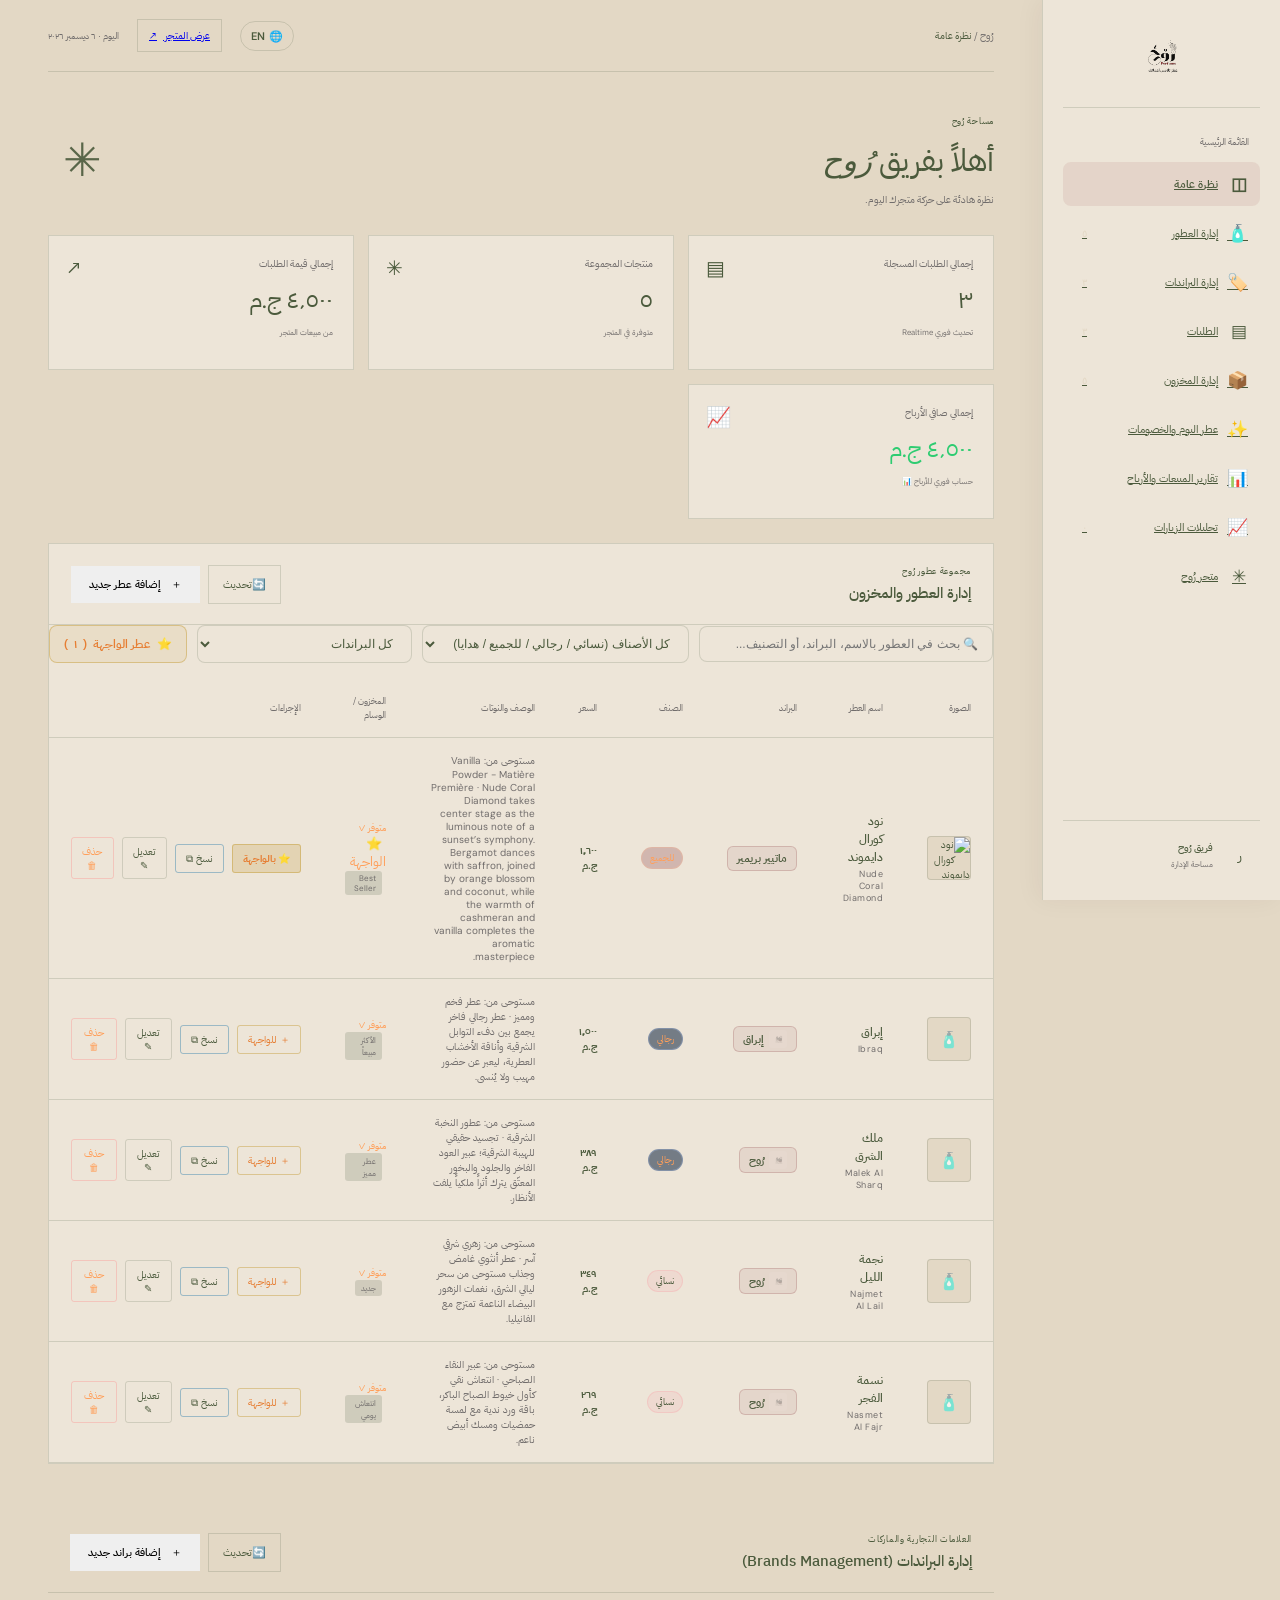
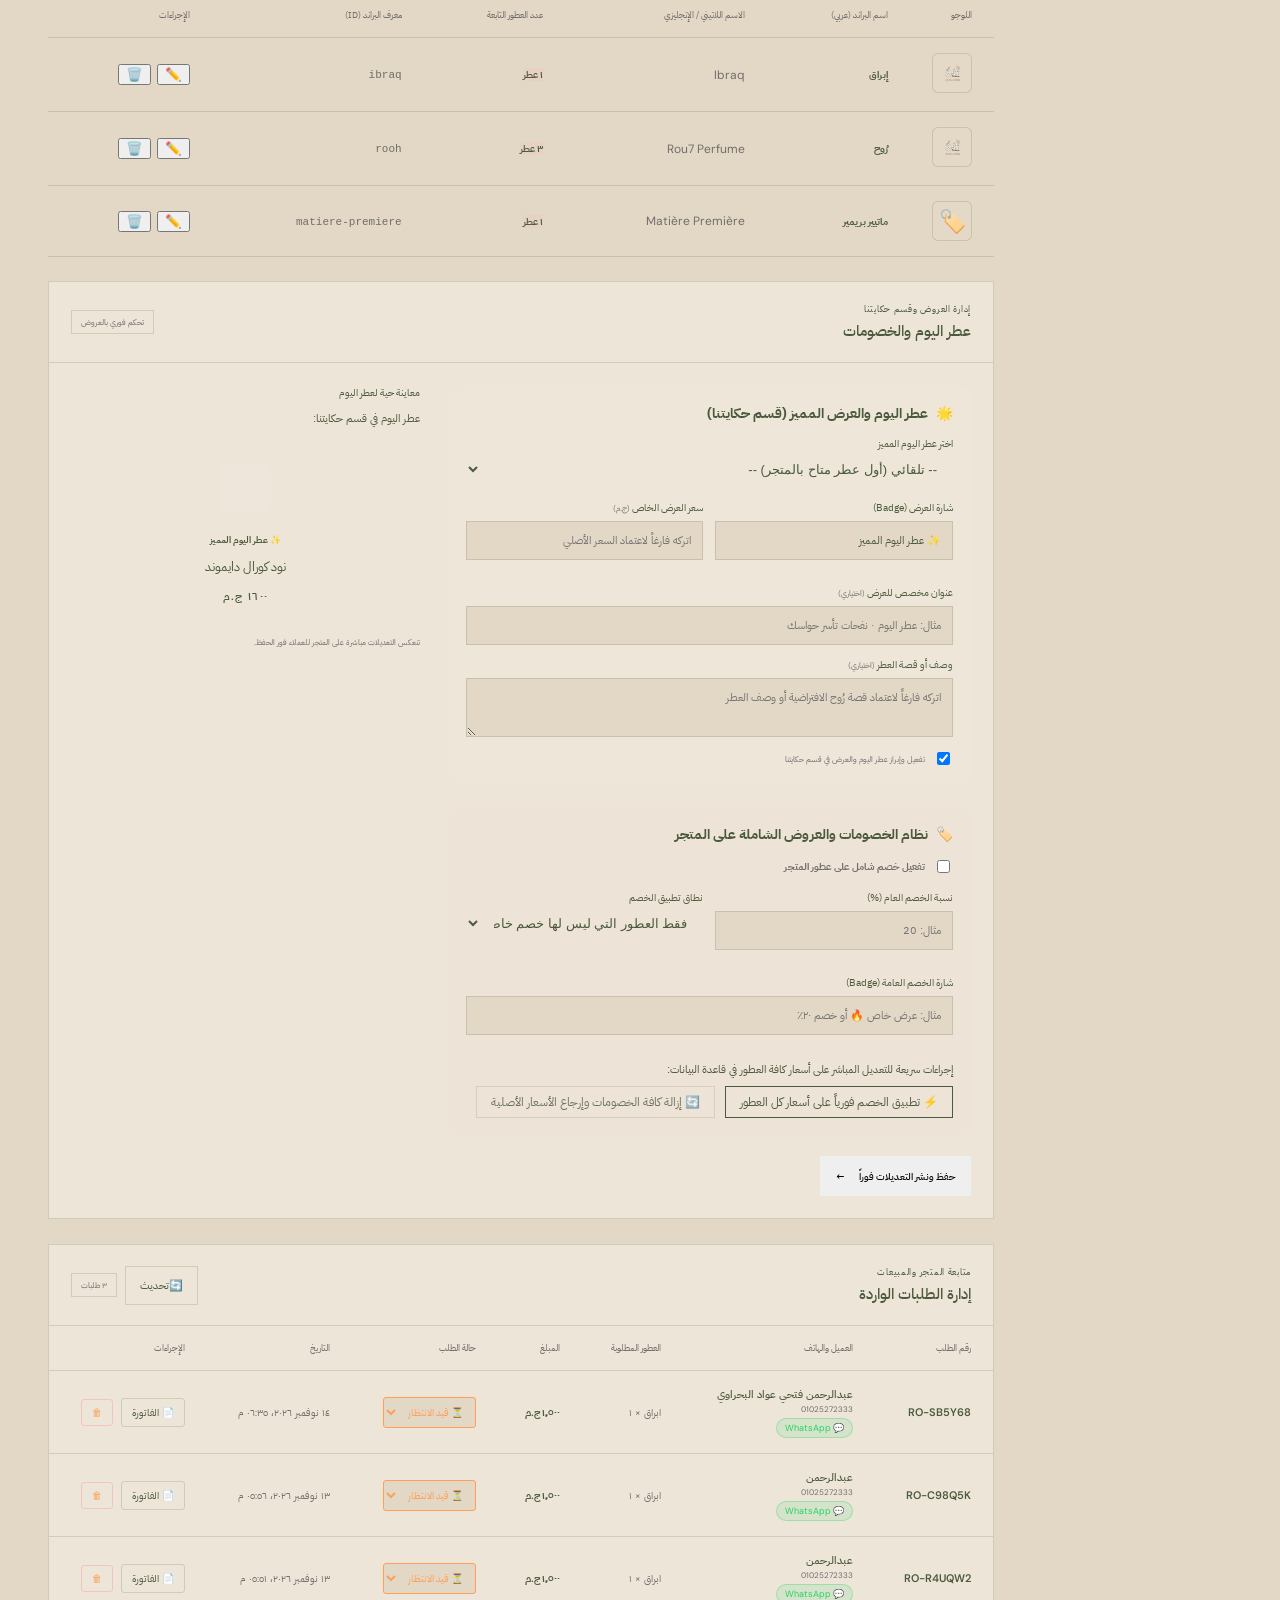
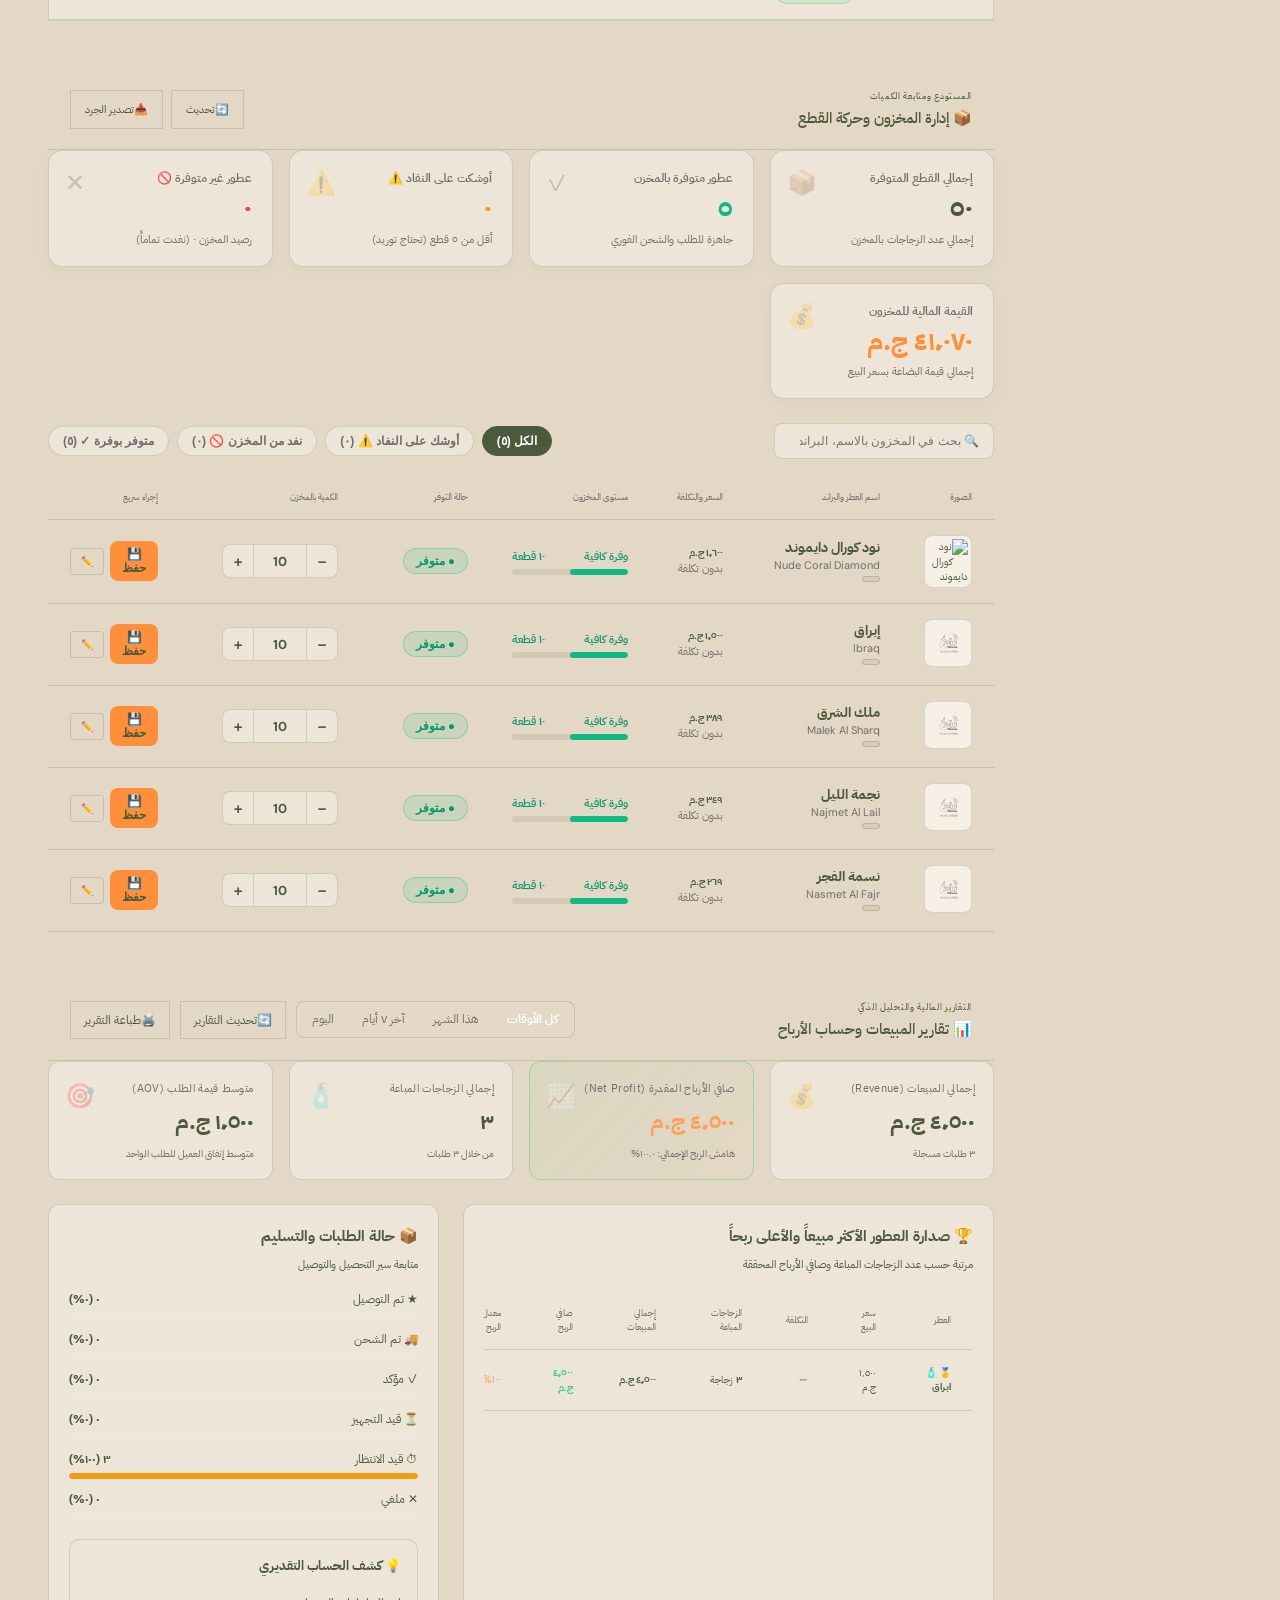
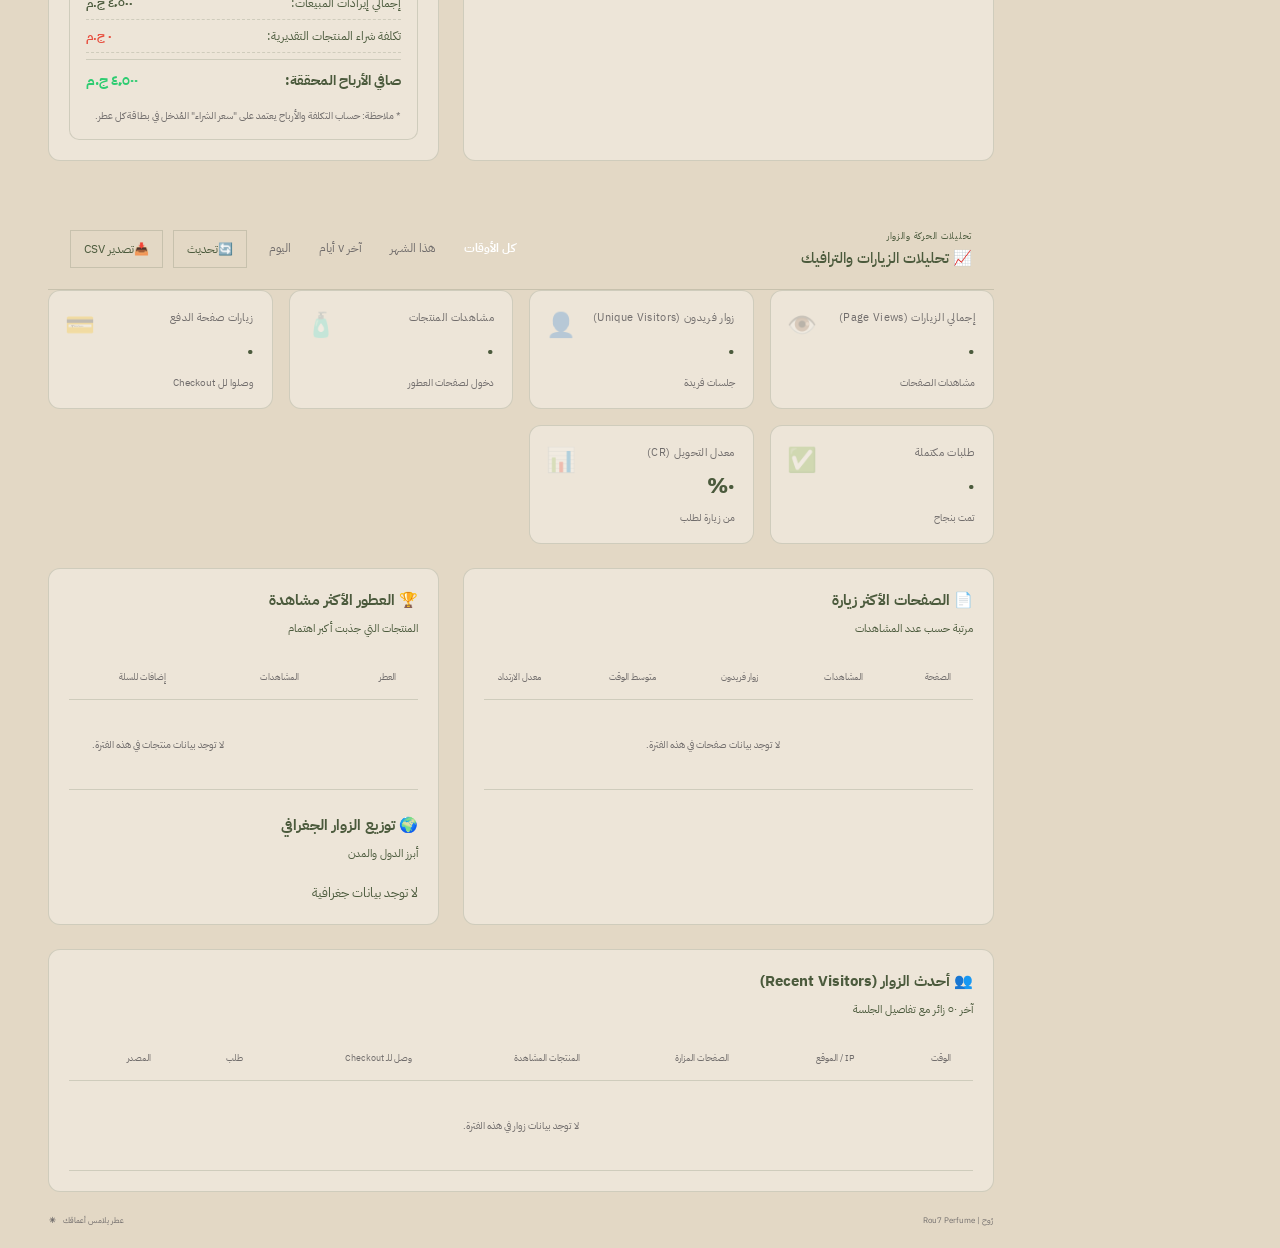
==== commit 07d35543: "feat: restore spotlight fragrance and storewide discounts control in admin, and fix mobile hero typo" ====
--- a/admin.html
+++ b/admin.html
@@ -8,7 +8,7 @@
   <link href="https://fonts.googleapis.com/css2?family=DM+Sans:wght@400;500;600;700&family=IBM+Plex+Sans+Arabic:wght@300;400;500;600;700&display=swap" rel="stylesheet"><link rel="stylesheet" href="admin.css">
 </head>
 <body class="light">
-  <aside class="admin-sidebar"><a href="index.html" class="admin-logo"><img class="brand-logo" src="assets/branding/1.svg" data-dark="assets/branding/1.svg" data-light="assets/branding/1.svg" alt="رُوح | Rou7 Perfume"></a><div class="side-label">القائمة الرئيسية</div><a class="side-link selected" href="#overview"><span>◫</span> نظرة عامة</a><a class="side-link" href="#products-panel"><span>🧴</span> إدارة العطور <b id="prodBadge">٠</b></a><a class="side-link" href="#brands-panel"><span>🏷️</span> إدارة البراندات <b id="brandBadge">٠</b></a><a class="side-link" href="#orders"><span>▤</span> الطلبات <b id="orderBadge">٠</b></a><a class="side-link" href="#inventory-panel"><span>📦</span> إدارة المخزون <b id="inventoryBadge">٠</b></a><a class="side-link" href="#sales-panel"><span>📊</span> تقارير المبيعات والأرباح</a><a class="side-link" href="#traffic-panel"><span>📈</span> تحليلات الزيارات <b id="trafficBadge">٠</b></a><a class="side-link" href="index.html#collection"><span>✳</span> متجر رُوح</a><div class="sidebar-bottom"><span class="admin-avatar">ر</span><span><strong>فريق رُوح</strong><small>مساحة الإدارة</small></span></div></aside>
+  <aside class="admin-sidebar"><a href="index.html" class="admin-logo"><img class="brand-logo" src="assets/branding/1.svg" data-dark="assets/branding/1.svg" data-light="assets/branding/1.svg" alt="رُوح | Rou7 Perfume"></a><div class="side-label">القائمة الرئيسية</div><a class="side-link selected" href="#overview"><span>◫</span> نظرة عامة</a><a class="side-link" href="#products-panel"><span>🧴</span> إدارة العطور <b id="prodBadge">٠</b></a><a class="side-link" href="#brands-panel"><span>🏷️</span> إدارة البراندات <b id="brandBadge">٠</b></a><a class="side-link" href="#orders"><span>▤</span> الطلبات <b id="orderBadge">٠</b></a><a class="side-link" href="#inventory-panel"><span>📦</span> إدارة المخزون <b id="inventoryBadge">٠</b></a><a class="side-link" href="#campaign"><span>✨</span> عطر اليوم والخصومات</a><a class="side-link" href="#sales-panel"><span>📊</span> تقارير المبيعات والأرباح</a><a class="side-link" href="#traffic-panel"><span>📈</span> تحليلات الزيارات <b id="trafficBadge">٠</b></a><a class="side-link" href="index.html#collection"><span>✳</span> متجر رُوح</a><div class="sidebar-bottom"><span class="admin-avatar">ر</span><span><strong>فريق رُوح</strong><small>مساحة الإدارة</small></span></div></aside>
   <main class="admin-main" id="overview">
     <header class="admin-topbar">
       <div><span class="crumb">رُوح /</span> <span id="adminTopTitle">نظرة عامة</span></div>
@@ -102,6 +102,112 @@
     </section>
 
     
+        <section class="campaign-panel" id="campaign">
+      <div class="panel-heading">
+        <div>
+          <p class="admin-kicker">إدارة العروض وقسم حكايتنا</p>
+          <h2>عطر اليوم والخصومات</h2>
+        </div>
+        <span class="local-label">تحكم فوري بالعروض</span>
+      </div>
+      <div class="campaign-body">
+        <form id="campaignForm">
+          <!-- 1. عطر اليوم والعرض المميز (قسم حكايتنا) -->
+          <div class="campaign-fieldset" style="border: 1px solid var(--admin-line); border-radius: 12px; padding: 18px; margin-bottom: 20px; background: rgba(255,255,255,0.02);">
+            <h3 style="font-size: 14px; margin: 0 0 12px; color: var(--admin-accent); display: flex; align-items: center; gap: 8px;">
+              <span>🌟</span> عطر اليوم والعرض المميز (قسم حكايتنا)
+            </h3>
+            
+            <label style="margin-bottom: 12px;">اختر عطر اليوم المميز
+              <select id="spotlightPerfumeSelect" name="spotlight_perfume_id" style="width: 100%; padding: 10px 12px; background: var(--admin-surface); border: 1px solid var(--admin-line); border-radius: 8px; color: var(--admin-ink); font-size: 13px;">
+                <option value="">-- تلقائي (أول عطر متاح بالمتجر) --</option>
+              </select>
+            </label>
+
+            <div style="display: grid; grid-template-columns: 1fr 1fr; gap: 12px; margin-bottom: 12px;">
+              <label>شارة العرض (Badge)
+                <input id="spotlightBadgeInput" name="spotlight_badge" maxlength="40" placeholder="مثال: ✨ مختاراتنا اليوم أو خصم ٢٥٪">
+              </label>
+              <label>سعر العرض الخاص <span>(ج.م)</span>
+                <input id="spotlightPriceInput" name="spotlight_price" type="number" min="0" placeholder="اتركه فارغاً لاعتماد السعر الأصلي">
+              </label>
+            </div>
+
+            <label style="margin-bottom: 12px;">عنوان مخصص للعرض <span>(اختياري)</span>
+              <input id="spotlightTitleInput" name="spotlight_title" maxlength="100" placeholder="مثال: عطر اليوم · نفحات تأسر حواسك">
+            </label>
+
+            <label style="margin-bottom: 12px;">وصف أو قصة العطر <span>(اختياري)</span>
+              <textarea id="spotlightDescInput" name="spotlight_desc" rows="2" maxlength="240" placeholder="اتركه فارغاً لاعتماد قصة رُوح الافتراضية أو وصف العطر"></textarea>
+            </label>
+
+            <label class="campaign-active" style="margin: 0;">
+              <input id="spotlightActiveInput" type="checkbox" checked>
+              <span>تفعيل وإبراز عطر اليوم والعرض في قسم حكايتنا</span>
+            </label>
+          </div>
+
+          <!-- 2. نظام الخصومات والعروض الشاملة على المتجر -->
+          <div class="campaign-fieldset" style="border: 1px solid var(--admin-line); border-radius: 12px; padding: 18px; margin-bottom: 20px; background: rgba(245, 165, 173, 0.03);">
+            <h3 style="font-size: 14px; margin: 0 0 12px; color: var(--admin-accent); display: flex; align-items: center; gap: 8px;">
+              <span>🏷️</span> نظام الخصومات والعروض الشاملة على المتجر
+            </h3>
+            
+            <label class="campaign-active" style="margin-bottom: 14px;">
+              <input id="storewideDiscountActive" type="checkbox">
+              <strong style="color:var(--admin-ink);">تفعيل خصم شامل على عطور المتجر</strong>
+            </label>
+
+            <div style="display: grid; grid-template-columns: 1fr 1fr; gap: 12px; margin-bottom: 12px;">
+              <label>نسبة الخصم العام (%)
+                <input id="storewideDiscountPercent" type="number" min="1" max="90" placeholder="مثال: 20">
+              </label>
+              <label>نطاق تطبيق الخصم
+                <select id="storewideDiscountScope" style="width: 100%; padding: 10px 12px; background: var(--admin-surface); border: 1px solid var(--admin-line); border-radius: 8px; color: var(--admin-ink); font-size: 13px;">
+                  <option value="all">تطبيق على جميع العطور بلا استثناء</option>
+                  <option value="only_no_custom" selected>فقط العطور التي ليس لها خصم خاص</option>
+                </select>
+              </label>
+            </div>
+
+            <label style="margin-bottom: 14px;">شارة الخصم العامة (Badge)
+              <input id="storewideDiscountBadge" maxlength="40" placeholder="مثال: عرض خاص 🔥 أو خصم ٢٠٪">
+            </label>
+
+            <div style="padding-top: 12px; border-top: 1px dashed var(--admin-line); margin-top: 10px;">
+              <small style="display:block; color:var(--admin-muted); font-size:11px; margin-bottom:8px;">إجراءات سريعة للتعديل المباشر على أسعار كافة العطور في قاعدة البيانات:</small>
+              <div style="display:flex; flex-wrap:wrap; gap:10px;">
+                <button type="button" class="button button-outline" id="btnApplyBulkDiscount" style="font-size:12px; padding:6px 14px; border-color:var(--pink); color:var(--admin-ink);">⚡ تطبيق الخصم فورياً على أسعار كل العطور</button>
+                <button type="button" class="button button-outline" id="btnRemoveBulkDiscounts" style="font-size:12px; padding:6px 14px; opacity:0.8;">🔄 إزالة كافة الخصومات وإرجاع الأسعار الأصلية</button>
+              </div>
+            </div>
+          </div>
+
+          <div class="campaign-actions">
+            <button class="button button-primary" type="submit" id="saveCampaignBtn">حفظ ونشر التعديلات فوراً <span>←</span></button>
+            <p id="campaignStatus" role="status"></p>
+          </div>
+        </form>
+
+        <div class="campaign-preview">
+          <span>معاينة حية لعطر اليوم</span>
+          <!-- Spotlight Preview -->
+          <small style="display:block; margin-bottom:6px; color:var(--admin-muted); font-size:11px;">عطر اليوم في قسم حكايتنا:</small>
+          <div class="campaign-preview-card" id="spotlightPreviewCard" style="display:flex; gap:12px; align-items:center;">
+            <div id="spotlightPreviewImgWrap" style="width:52px; height:52px; border-radius:8px; background:rgba(255,255,255,0.04); border:1px solid var(--admin-line); display:grid; place-items:center; overflow:hidden; flex-shrink:0;">
+              <img id="spotlightPreviewImg" src="assets/bottles/coral-orange.png" style="max-width:100%; max-height:100%; object-fit:contain;" alt="">
+            </div>
+            <div style="flex:1;">
+              <span id="spotlightPreviewBadge" style="display:inline-block; font-size:9px; background:var(--pink); color:var(--navy); padding:2px 7px; border-radius:10px; font-weight:700; margin-bottom:3px;">✨ مختاراتنا اليوم</span>
+              <strong id="spotlightPreviewName" style="display:block; font-size:13px;">بلو دايموند</strong>
+              <small id="spotlightPreviewPrice" style="color:var(--admin-accent); font-size:11px; font-weight:600;"></small>
+            </div>
+          </div>
+          <small class="preview-note">تنعكس التعديلات مباشرة على المتجر للعملاء فور الحفظ.</small>
+        </div>
+      </div>
+    </section>
+
     <section class="orders-panel" id="orders">
       <div class="panel-heading">
         <div>
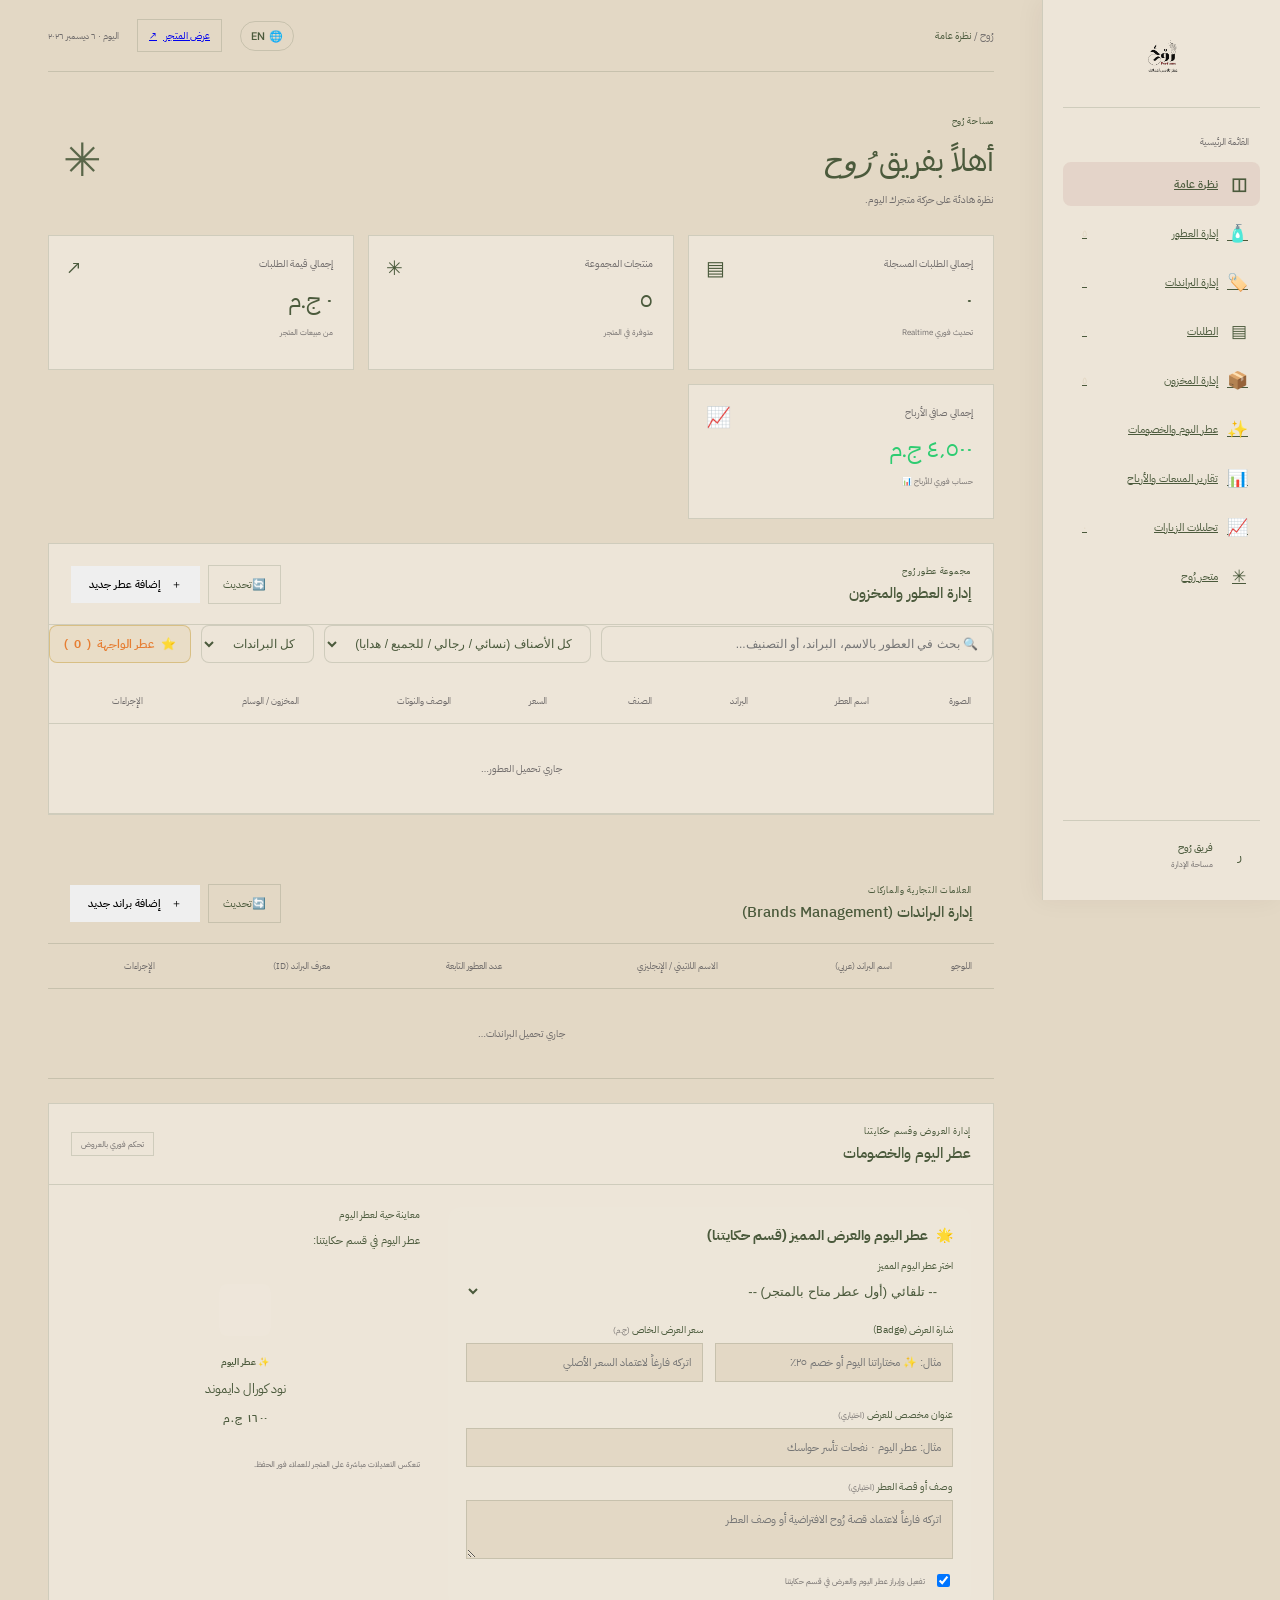
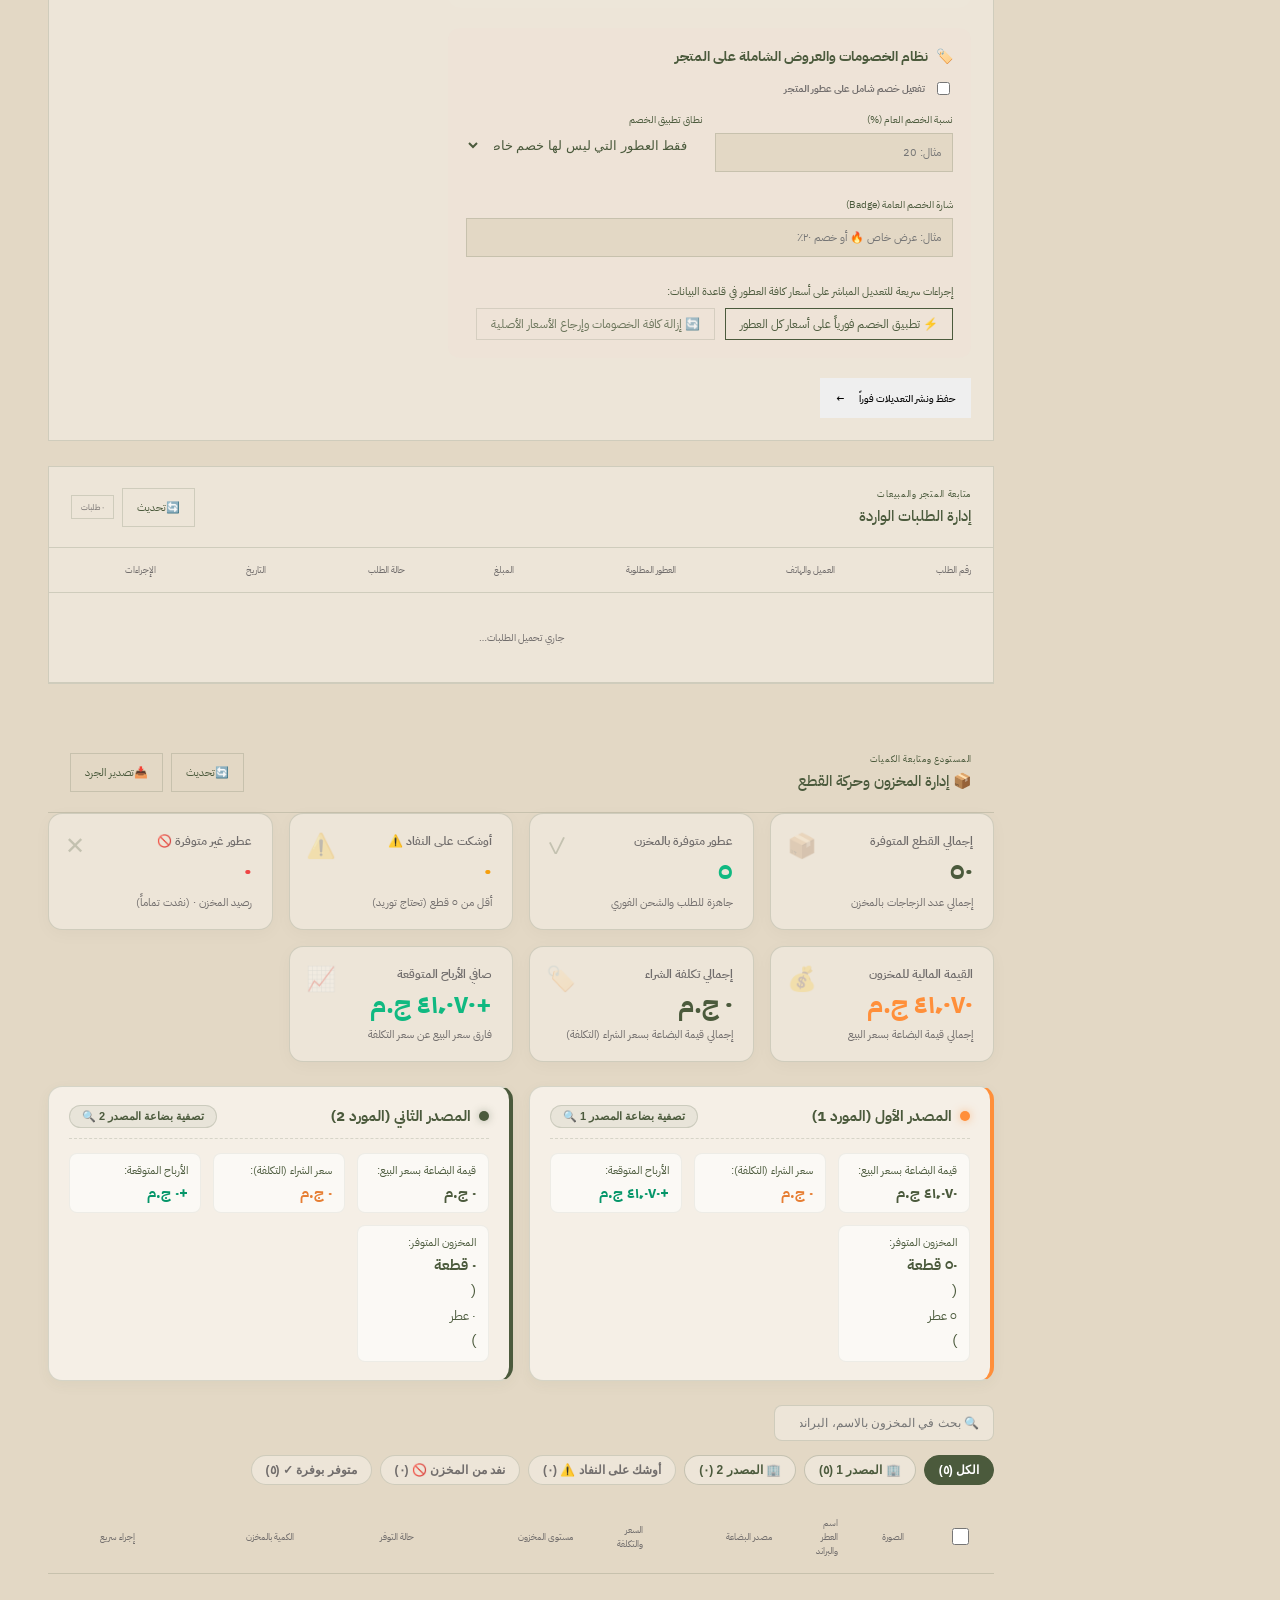
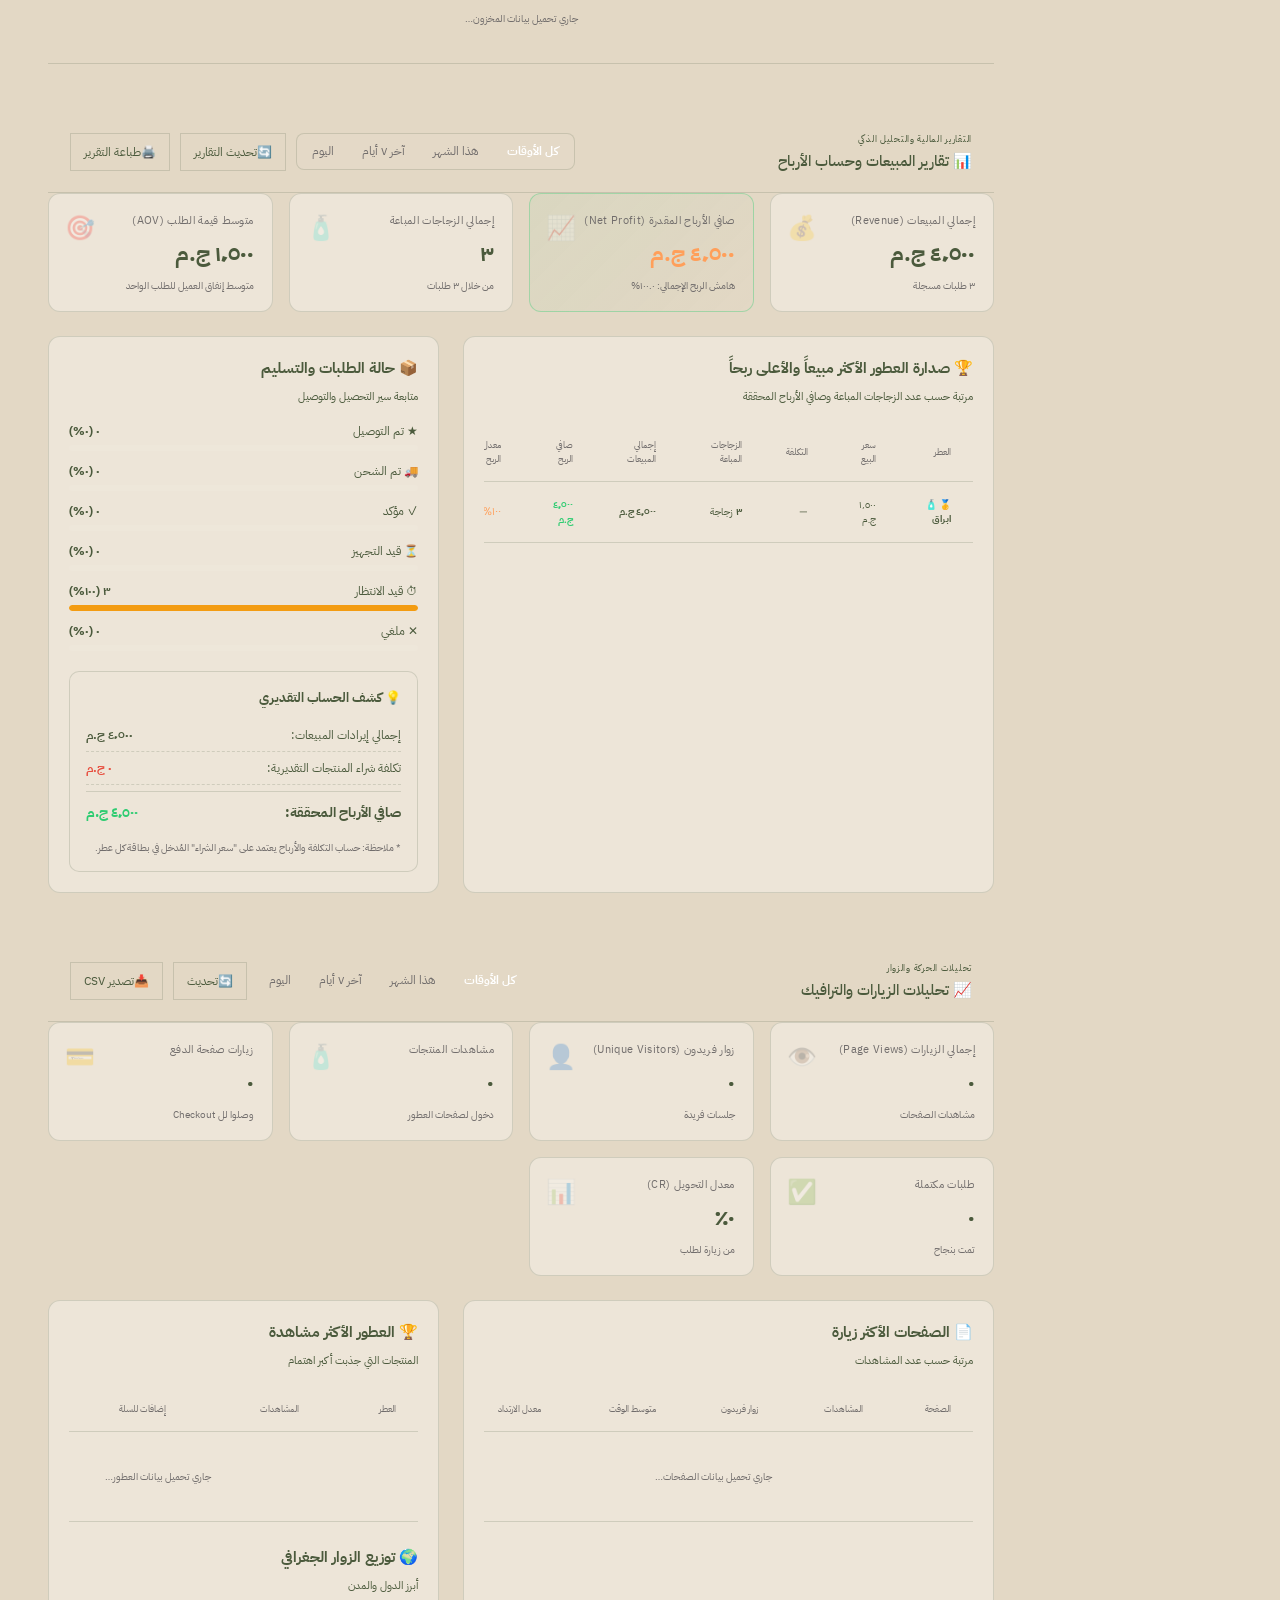
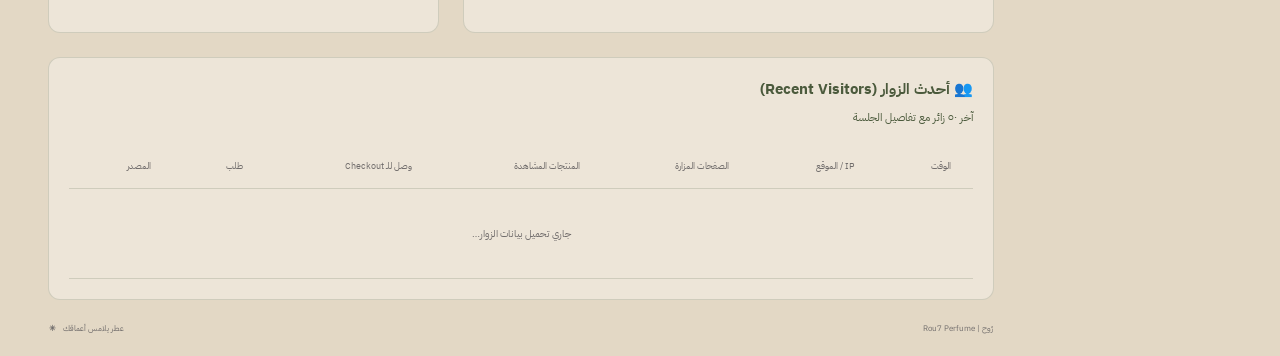
==== commit 5ecbd089: "Add multi-source inventory tracking, cost price KPI, interactive perfume selection, and align header" ====
--- a/admin.html
+++ b/admin.html
@@ -68,6 +68,7 @@
           </tbody>
         </table>
       </div>
+
     </section>
 
     <!-- أقسام البراندات والماركات -->
@@ -284,6 +285,77 @@
           <small class="inv-kpi-desc">إجمالي قيمة البضاعة بسعر البيع</small>
           <i class="inv-kpi-icon">💰</i>
         </article>
+        <article class="inventory-kpi-card">
+          <span class="inv-kpi-title">إجمالي تكلفة الشراء</span>
+          <strong class="inv-kpi-value text-primary" id="invTotalCostValuation">٠ ج.م</strong>
+          <small class="inv-kpi-desc">إجمالي قيمة البضاعة بسعر الشراء (التكلفة)</small>
+          <i class="inv-kpi-icon">🏷️</i>
+        </article>
+        <article class="inventory-kpi-card">
+          <span class="inv-kpi-title">صافي الأرباح المتوقعة</span>
+          <strong class="inv-kpi-value text-success" id="invTotalExpectedProfit">٠ ج.م</strong>
+          <small class="inv-kpi-desc">فارق سعر البيع عن سعر التكلفة</small>
+          <i class="inv-kpi-icon">📈</i>
+        </article>
+      </div>
+
+      <!-- 🏢 تفصيل ومقارنة مصادر البضاعة (المصدر 1 مقابل المصدر 2) -->
+      <div class="inventory-sources-grid" id="inventorySourcesGrid">
+        <div class="source-card source-card-1" id="sourceCard1">
+          <div class="source-card-header">
+            <div class="source-badge-title">
+              <span class="source-dot dot-1"></span>
+              <h4>المصدر الأول (المورد 1)</h4>
+            </div>
+            <button type="button" class="btn-source-filter" data-source-filter="source1">تصفية بضاعة المصدر 1 🔍</button>
+          </div>
+          <div class="source-metrics-row">
+            <div class="source-metric">
+              <span>قيمة البضاعة بسعر البيع:</span>
+              <strong id="src1SaleVal">٠ ج.م</strong>
+            </div>
+            <div class="source-metric">
+              <span>سعر الشراء (التكلفة):</span>
+              <strong id="src1CostVal" style="color:var(--color-accent-dark);">٠ ج.م</strong>
+            </div>
+            <div class="source-metric">
+              <span>الأرباح المتوقعة:</span>
+              <strong id="src1ProfitVal" style="color:#059669;">٠ ج.م</strong>
+            </div>
+            <div class="source-metric">
+              <span>المخزون المتوفر:</span>
+              <strong id="src1Units">٠ قطعة</strong> (<small id="src1PerfumeCount">0 عطر</small>)
+            </div>
+          </div>
+        </div>
+
+        <div class="source-card source-card-2" id="sourceCard2">
+          <div class="source-card-header">
+            <div class="source-badge-title">
+              <span class="source-dot dot-2"></span>
+              <h4>المصدر الثاني (المورد 2)</h4>
+            </div>
+            <button type="button" class="btn-source-filter" data-source-filter="source2">تصفية بضاعة المصدر 2 🔍</button>
+          </div>
+          <div class="source-metrics-row">
+            <div class="source-metric">
+              <span>قيمة البضاعة بسعر البيع:</span>
+              <strong id="src2SaleVal">٠ ج.م</strong>
+            </div>
+            <div class="source-metric">
+              <span>سعر الشراء (التكلفة):</span>
+              <strong id="src2CostVal" style="color:var(--color-accent-dark);">٠ ج.م</strong>
+            </div>
+            <div class="source-metric">
+              <span>الأرباح المتوقعة:</span>
+              <strong id="src2ProfitVal" style="color:#059669;">٠ ج.م</strong>
+            </div>
+            <div class="source-metric">
+              <span>المخزون المتوفر:</span>
+              <strong id="src2Units">٠ قطعة</strong> (<small id="src2PerfumeCount">0 عطر</small>)
+            </div>
+          </div>
+        </div>
       </div>
 
       <!-- تنبيه العطور منخفضة المخزون -->
@@ -303,6 +375,8 @@
         </div>
         <div class="inv-filter-chips">
           <button type="button" class="inv-chip active" data-inv-filter="all">الكل (<span id="invFilterAllCount">0</span>)</button>
+          <button type="button" class="inv-chip chip-source" data-inv-filter="source1">🏢 المصدر 1 (<span id="invFilterSrc1Count">0</span>)</button>
+          <button type="button" class="inv-chip chip-source" data-inv-filter="source2">🏢 المصدر 2 (<span id="invFilterSrc2Count">0</span>)</button>
           <button type="button" class="inv-chip chip-warning" data-inv-filter="low">أوشك على النفاد ⚠️ (<span id="invFilterLowCount">0</span>)</button>
           <button type="button" class="inv-chip chip-danger" data-inv-filter="out">نفد من المخزن 🚫 (<span id="invFilterOutCount">0</span>)</button>
           <button type="button" class="inv-chip chip-success" data-inv-filter="instock">متوفر بوفرة ✓ (<span id="invFilterGoodCount">0</span>)</button>
@@ -314,19 +388,49 @@
         <table>
           <thead>
             <tr>
+              <th style="width:40px; text-align:center;"><input type="checkbox" id="invSelectAll" title="تحديد / إلغاء تحديد الكل"></th>
               <th style="width:65px;">الصورة</th>
               <th>اسم العطر والبراند</th>
+              <th style="width:130px;">مصدر البضاعة</th>
               <th>السعر والتكلفة</th>
               <th style="width:160px;">مستوى المخزون</th>
-              <th style="width:130px;">حالة التوفر</th>
-              <th style="width:180px;">الكمية بالمخزن</th>
-              <th style="width:120px;">إجراء سريع</th>
+              <th style="width:120px;">حالة التوفر</th>
+              <th style="width:160px;">الكمية بالمخزن</th>
+              <th style="width:110px;">إجراء سريع</th>
             </tr>
           </thead>
           <tbody id="inventoryTable">
-            <tr><td colspan="7" class="empty-table">جاري تحميل بيانات المخزون…</td></tr>
+            <tr><td colspan="9" class="empty-table">جاري تحميل بيانات المخزون…</td></tr>
           </tbody>
         </table>
+      </div>
+
+      <!-- شريط الحساب التفاعلي للعطور المحددة -->
+      <div class="inv-selection-bar" id="invSelectionBar" style="display:none;">
+        <div class="inv-sel-inner">
+          <div class="inv-sel-lead">
+            <span class="inv-sel-badge">🎯 تم تحديد <strong id="selPerfumeCount">0</strong> عطر (<strong id="selUnitCount">0</strong> قطعة)</span>
+          </div>
+          <div class="inv-sel-metrics">
+            <div class="inv-sel-metric">
+              <span>سعر البيع:</span>
+              <strong id="selTotalSale">٠ ج.م</strong>
+            </div>
+            <div class="inv-sel-metric">
+              <span>سعر الشراء (التكلفة):</span>
+              <strong id="selTotalCost" style="color:#f59e0b;">٠ ج.م</strong>
+            </div>
+            <div class="inv-sel-metric">
+              <span>صافي الأرباح:</span>
+              <strong id="selTotalProfit" style="color:#10b981;">٠ ج.م</strong>
+            </div>
+          </div>
+          <div class="inv-sel-actions">
+            <button type="button" class="btn-inv-bulk" id="bulkSetSource1">📦 تعيين للمصدر 1</button>
+            <button type="button" class="btn-inv-bulk" id="bulkSetSource2">📦 تعيين للمصدر 2</button>
+            <button type="button" class="btn-inv-bulk-close" id="bulkClearSelection">إلغاء التحديد ✕</button>
+          </div>
+        </div>
       </div>
     </section>
 
@@ -639,6 +743,12 @@
             </label>
             <label>سعر الشراء / التكلفة (ج.م)
               <input id="prodCostPrice" name="cost_price" type="number" step="0.01" min="0" placeholder="مثال: 200">
+            </label>
+            <label>مصدر البضاعة / المورد
+              <select id="prodSupplierSource" name="supplier_source">
+                <option value="المصدر 1">المصدر 1 (المورد الأول)</option>
+                <option value="المصدر 2">المصدر 2 (المورد الثاني)</option>
+              </select>
             </label>
             <label>الصنف *
               <select id="prodCategory" name="category" required>
--- a/admin.css
+++ b/admin.css
@@ -2601,3 +2601,275 @@
   background: #10b981;
   color: #fff;
 }
+
+/* ==========================================================
+   Multi-Source Inventory Tracking & Interactive Selection System
+   ========================================================== */
+.inventory-sources-grid {
+  display: grid;
+  grid-template-columns: repeat(auto-fit, minmax(320px, 1fr));
+  gap: 16px;
+  margin: 20px 0 24px;
+}
+
+.source-card {
+  background: var(--surface);
+  border: 1px solid var(--line);
+  border-radius: 14px;
+  padding: 18px 20px;
+  box-shadow: 0 4px 14px rgba(75, 90, 60, 0.05);
+  transition: transform .2s, box-shadow .2s;
+  position: relative;
+  overflow: hidden;
+}
+
+.source-card:hover {
+  transform: translateY(-2px);
+  box-shadow: 0 8px 24px rgba(75, 90, 60, 0.09);
+}
+
+.source-card-1 {
+  border-right: 4px solid var(--color-accent);
+}
+
+.source-card-2 {
+  border-right: 4px solid var(--color-secondary);
+}
+
+.source-card-header {
+  display: flex;
+  justify-content: space-between;
+  align-items: center;
+  margin-bottom: 14px;
+  padding-bottom: 10px;
+  border-bottom: 1px dashed var(--line);
+  gap: 10px;
+  flex-wrap: wrap;
+}
+
+.source-badge-title {
+  display: flex;
+  align-items: center;
+  gap: 8px;
+}
+
+.source-dot {
+  width: 10px;
+  height: 10px;
+  border-radius: 50%;
+  display: inline-block;
+}
+
+.dot-1 {
+  background: var(--color-accent);
+  box-shadow: 0 0 8px rgba(255, 143, 58, 0.5);
+}
+
+.dot-2 {
+  background: var(--color-secondary);
+  box-shadow: 0 0 8px rgba(75, 90, 60, 0.4);
+}
+
+.source-badge-title h4 {
+  margin: 0;
+  font-size: 15px;
+  color: var(--ink);
+  font-weight: 700;
+}
+
+.btn-source-filter {
+  background: rgba(75, 90, 60, 0.07);
+  border: 1px solid var(--line);
+  padding: 4px 12px;
+  border-radius: 20px;
+  font-size: 11px;
+  cursor: pointer;
+  color: var(--ink);
+  font-weight: 600;
+  transition: all .2s;
+}
+
+.btn-source-filter:hover {
+  background: var(--color-accent);
+  color: #fff;
+  border-color: var(--color-accent);
+}
+
+.source-metrics-row {
+  display: grid;
+  grid-template-columns: repeat(auto-fit, minmax(130px, 1fr));
+  gap: 12px;
+}
+
+.source-metric {
+  display: flex;
+  flex-direction: column;
+  gap: 3px;
+  background: rgba(255, 255, 255, 0.6);
+  padding: 8px 12px;
+  border-radius: 8px;
+  border: 1px solid rgba(75, 90, 60, 0.08);
+}
+
+.source-metric span {
+  font-size: 11px;
+  color: var(--admin-muted);
+}
+
+.source-metric strong {
+  font-size: 14.5px;
+  color: var(--ink);
+  font-weight: 700;
+}
+
+/* Floating Sticky Interactive Selection Bar */
+.inv-selection-bar {
+  position: fixed;
+  bottom: 24px;
+  left: 50%;
+  transform: translateX(-50%);
+  z-index: 999;
+  background: rgba(43, 52, 34, 0.96);
+  backdrop-filter: blur(14px);
+  color: #ffffff;
+  padding: 12px 24px;
+  border-radius: 50px;
+  box-shadow: 0 14px 45px rgba(0, 0, 0, 0.38);
+  border: 1px solid rgba(255, 143, 58, 0.4);
+  animation: slideUpSelBar .25s ease-out;
+  max-width: 95vw;
+  width: max-content;
+}
+
+@keyframes slideUpSelBar {
+  from { opacity: 0; transform: translate(-50%, 20px); }
+  to { opacity: 1; transform: translate(-50%, 0); }
+}
+
+.inv-sel-inner {
+  display: flex;
+  align-items: center;
+  gap: 20px;
+  flex-wrap: wrap;
+  justify-content: center;
+}
+
+.inv-sel-lead {
+  display: flex;
+  align-items: center;
+  font-size: 13.5px;
+}
+
+.inv-sel-lead strong {
+  color: var(--color-accent);
+  font-weight: 700;
+}
+
+.inv-sel-metrics {
+  display: flex;
+  align-items: center;
+  gap: 16px;
+  padding: 0 16px;
+  border-left: 1px solid rgba(255, 255, 255, 0.16);
+  border-right: 1px solid rgba(255, 255, 255, 0.16);
+}
+
+.inv-sel-metric {
+  display: flex;
+  align-items: center;
+  gap: 6px;
+  font-size: 12px;
+}
+
+.inv-sel-metric span {
+  opacity: 0.8;
+}
+
+.inv-sel-metric strong {
+  font-weight: 700;
+  font-size: 13.5px;
+}
+
+.inv-sel-actions {
+  display: flex;
+  align-items: center;
+  gap: 8px;
+}
+
+.btn-inv-bulk {
+  background: var(--color-accent);
+  color: #2b3422;
+  border: none;
+  padding: 7px 14px;
+  border-radius: 20px;
+  font-size: 11.5px;
+  font-weight: 700;
+  cursor: pointer;
+  transition: all .2s;
+  display: inline-flex;
+  align-items: center;
+  gap: 4px;
+}
+
+.btn-inv-bulk:hover {
+  background: #ffffff;
+  transform: translateY(-1px);
+}
+
+.btn-inv-bulk-close {
+  background: rgba(255, 255, 255, 0.12);
+  color: #ffffff;
+  border: 1px solid rgba(255, 255, 255, 0.22);
+  padding: 7px 14px;
+  border-radius: 20px;
+  font-size: 11.5px;
+  font-weight: 600;
+  cursor: pointer;
+  transition: all .2s;
+}
+
+.btn-inv-bulk-close:hover {
+  background: rgba(239, 68, 68, 0.4);
+  border-color: #ef4444;
+}
+
+/* Row selection highlight */
+tr.inv-selected-row {
+  background: rgba(255, 143, 58, 0.12) !important;
+  box-shadow: inset 3px 0 0 var(--color-accent);
+}
+
+.inv-source-select {
+  padding: 5px 10px;
+  border-radius: 8px;
+  border: 1px solid var(--line);
+  background: var(--surface);
+  color: var(--ink);
+  font-size: 11.5px;
+  font-weight: 600;
+  cursor: pointer;
+  outline: none;
+  transition: border-color .2s;
+}
+
+.inv-source-select:focus {
+  border-color: var(--color-accent);
+}
+
+.inv-row-check, #invSelectAll {
+  width: 17px;
+  height: 17px;
+  cursor: pointer;
+  accent-color: var(--color-accent);
+  vertical-align: middle;
+}
+
+.chip-source {
+  border-color: rgba(75, 90, 60, 0.25) !important;
+  color: var(--color-secondary) !important;
+}
+
+.chip-source.active {
+  background: var(--color-secondary) !important;
+  color: #ffffff !important;
+}
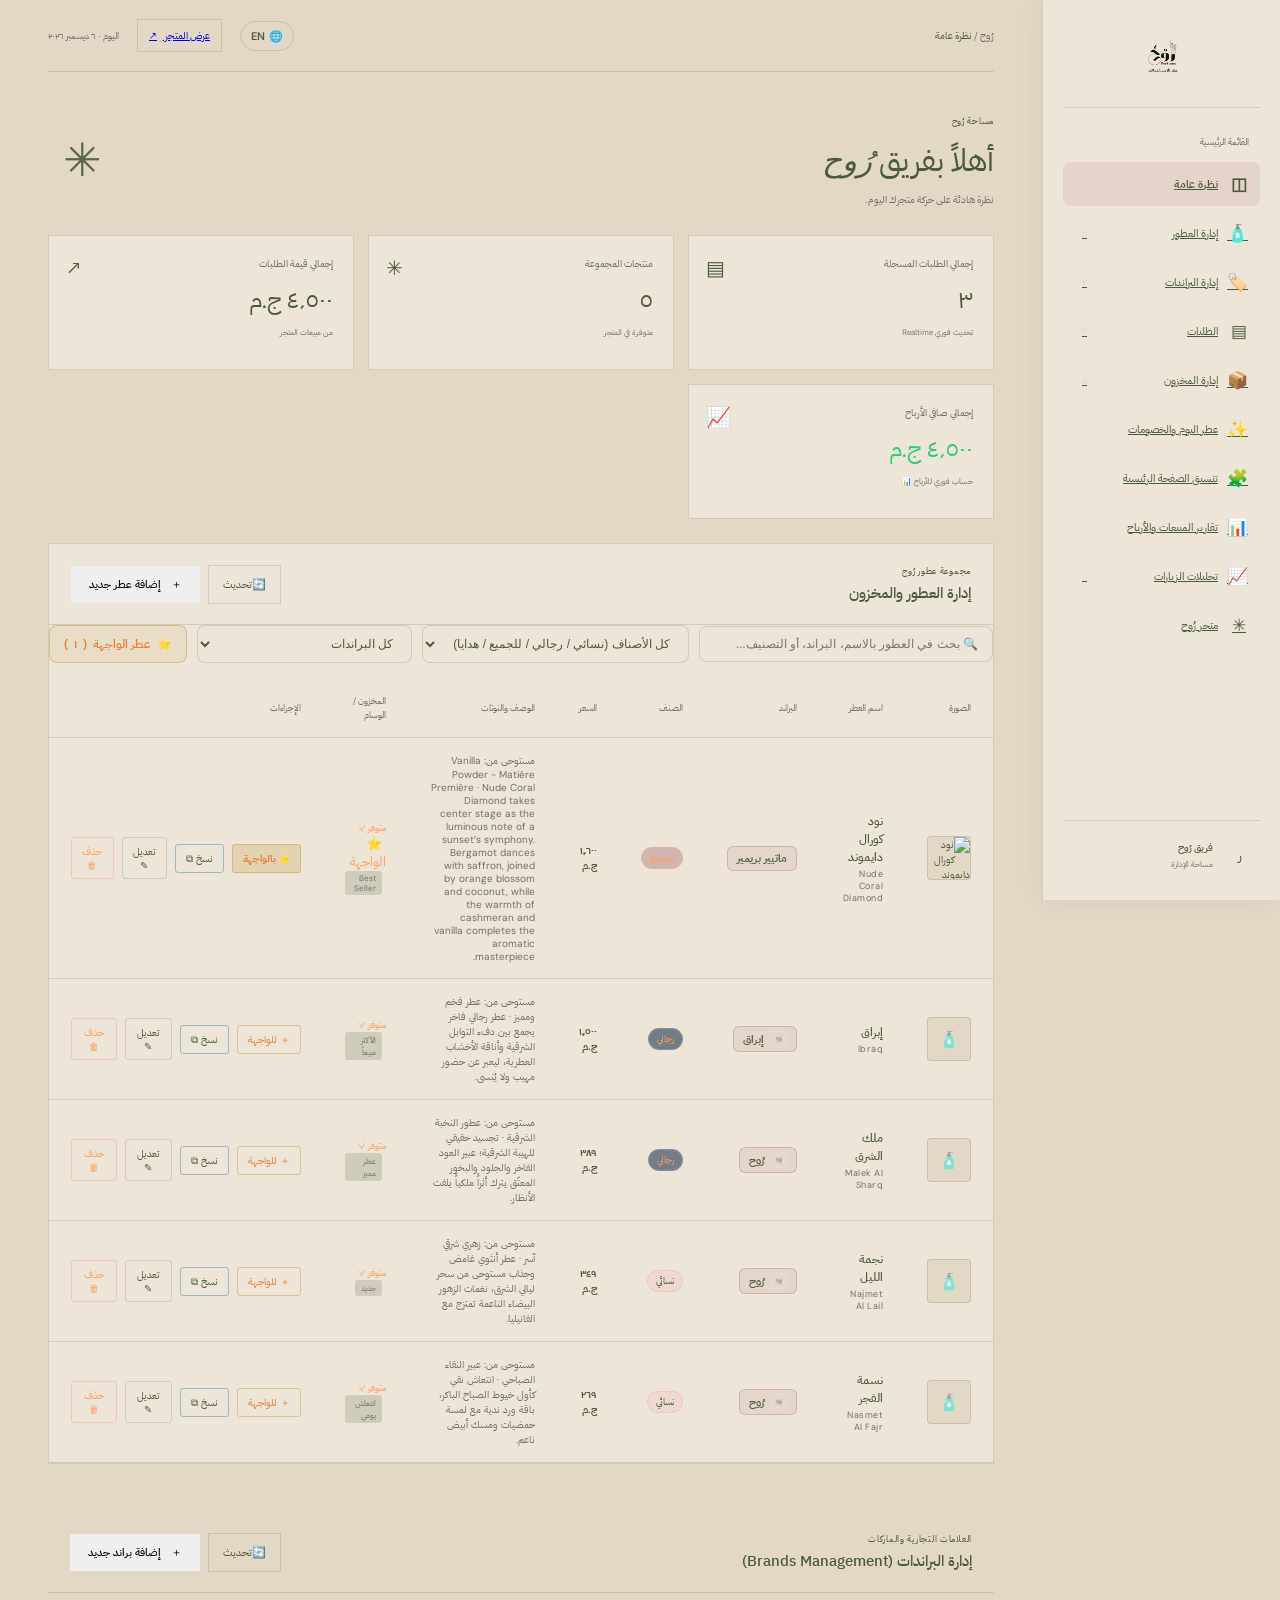
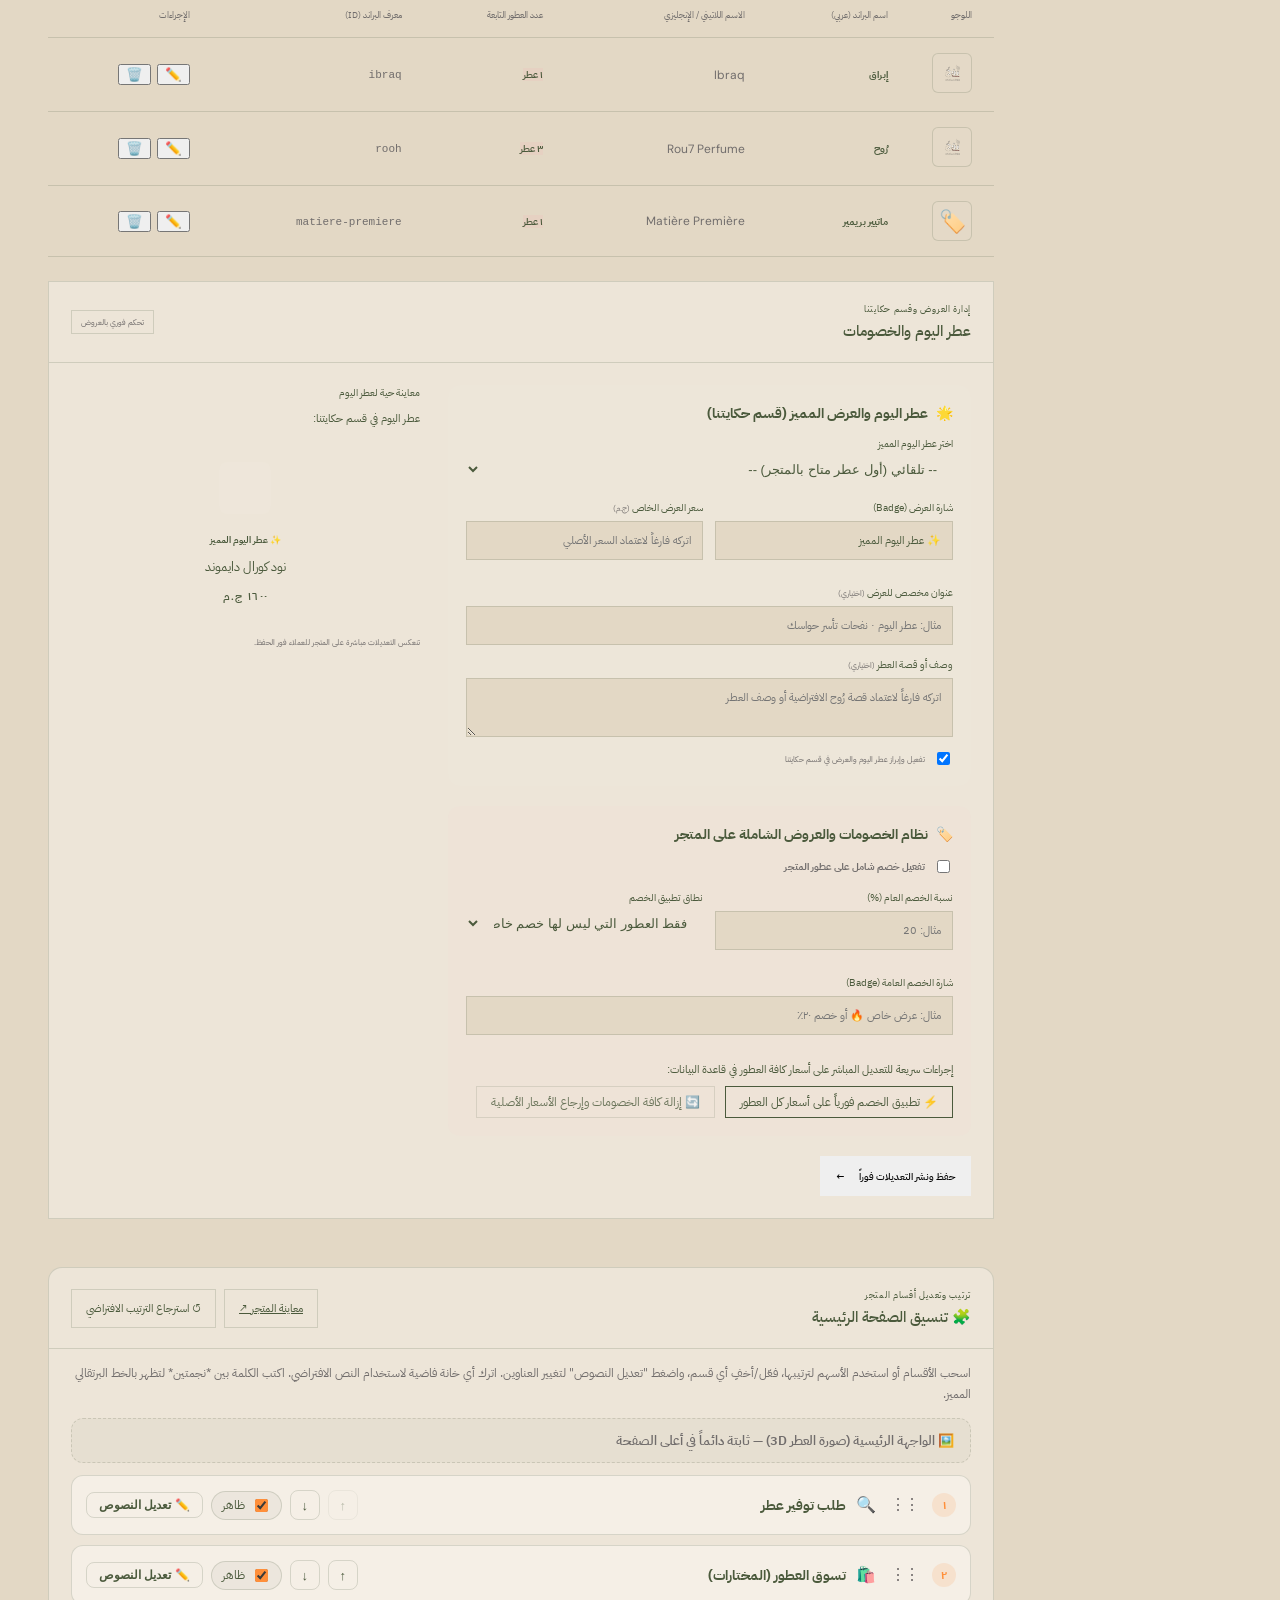
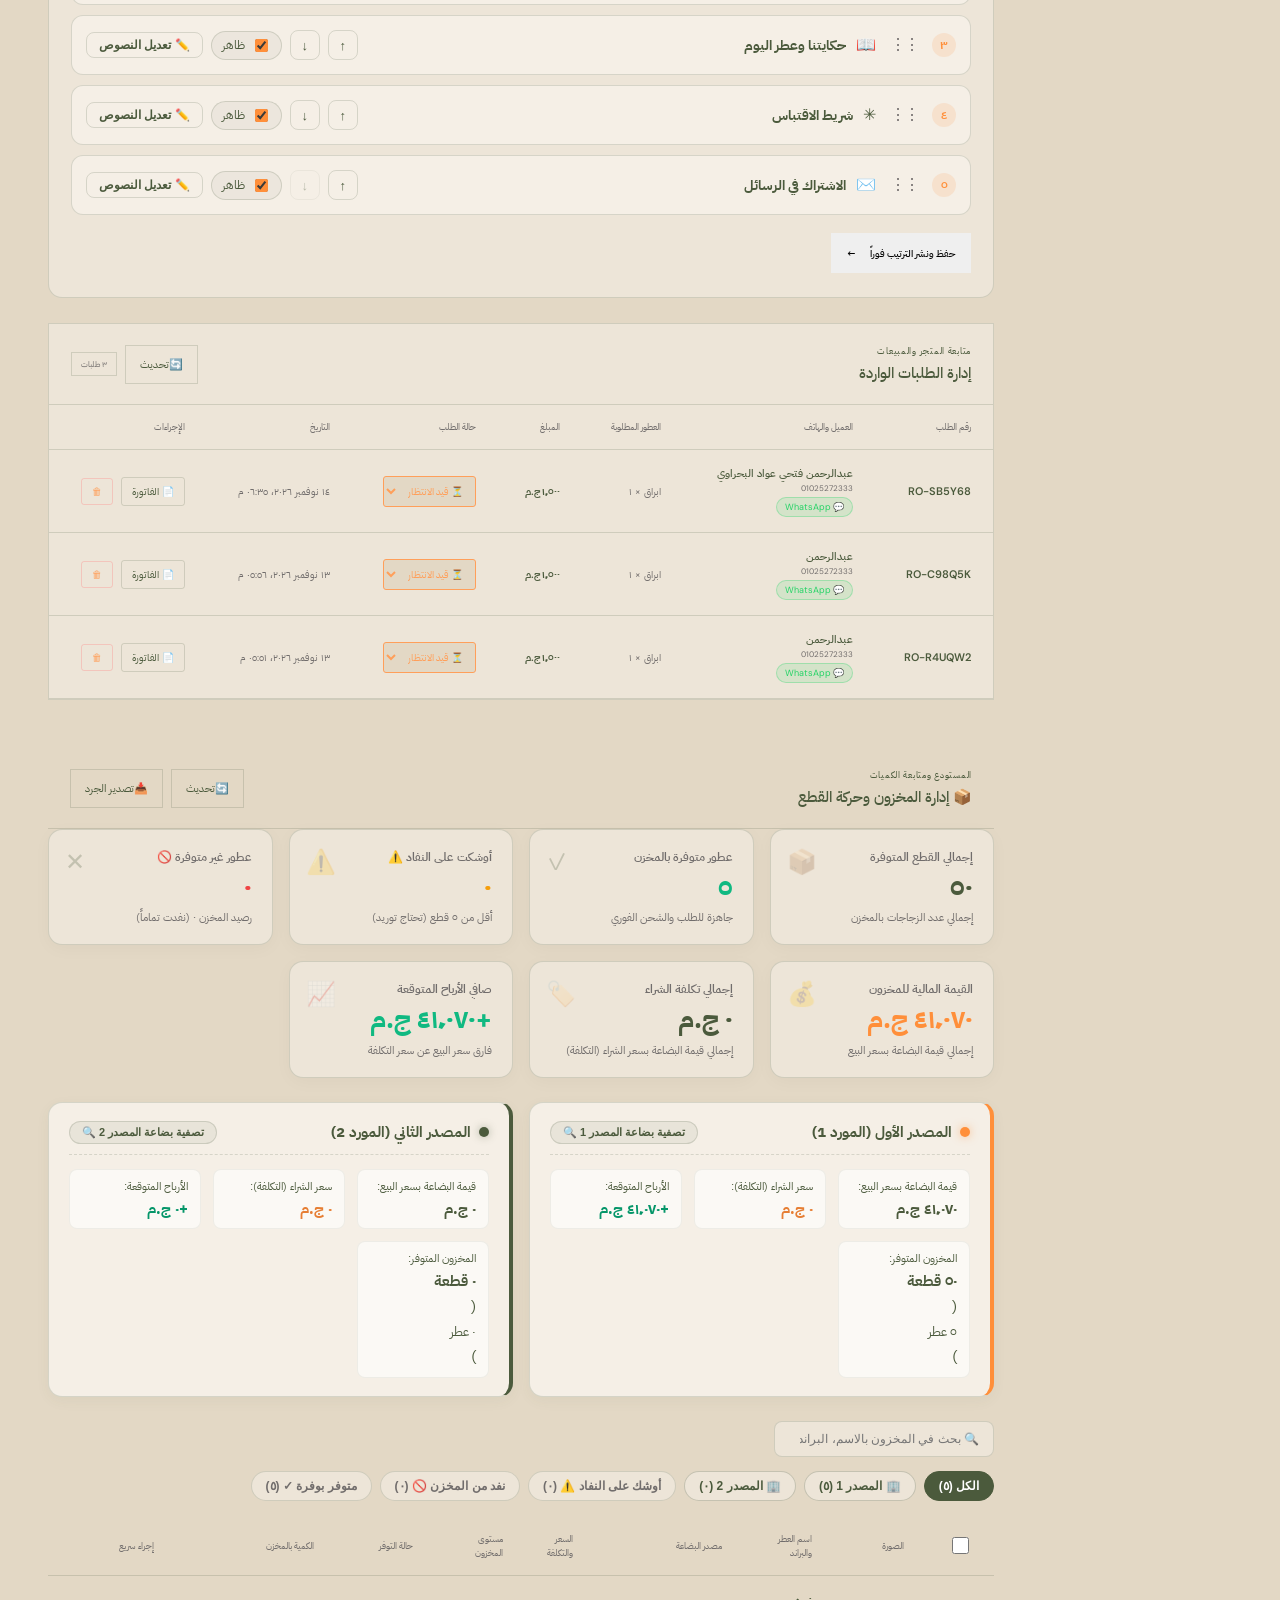
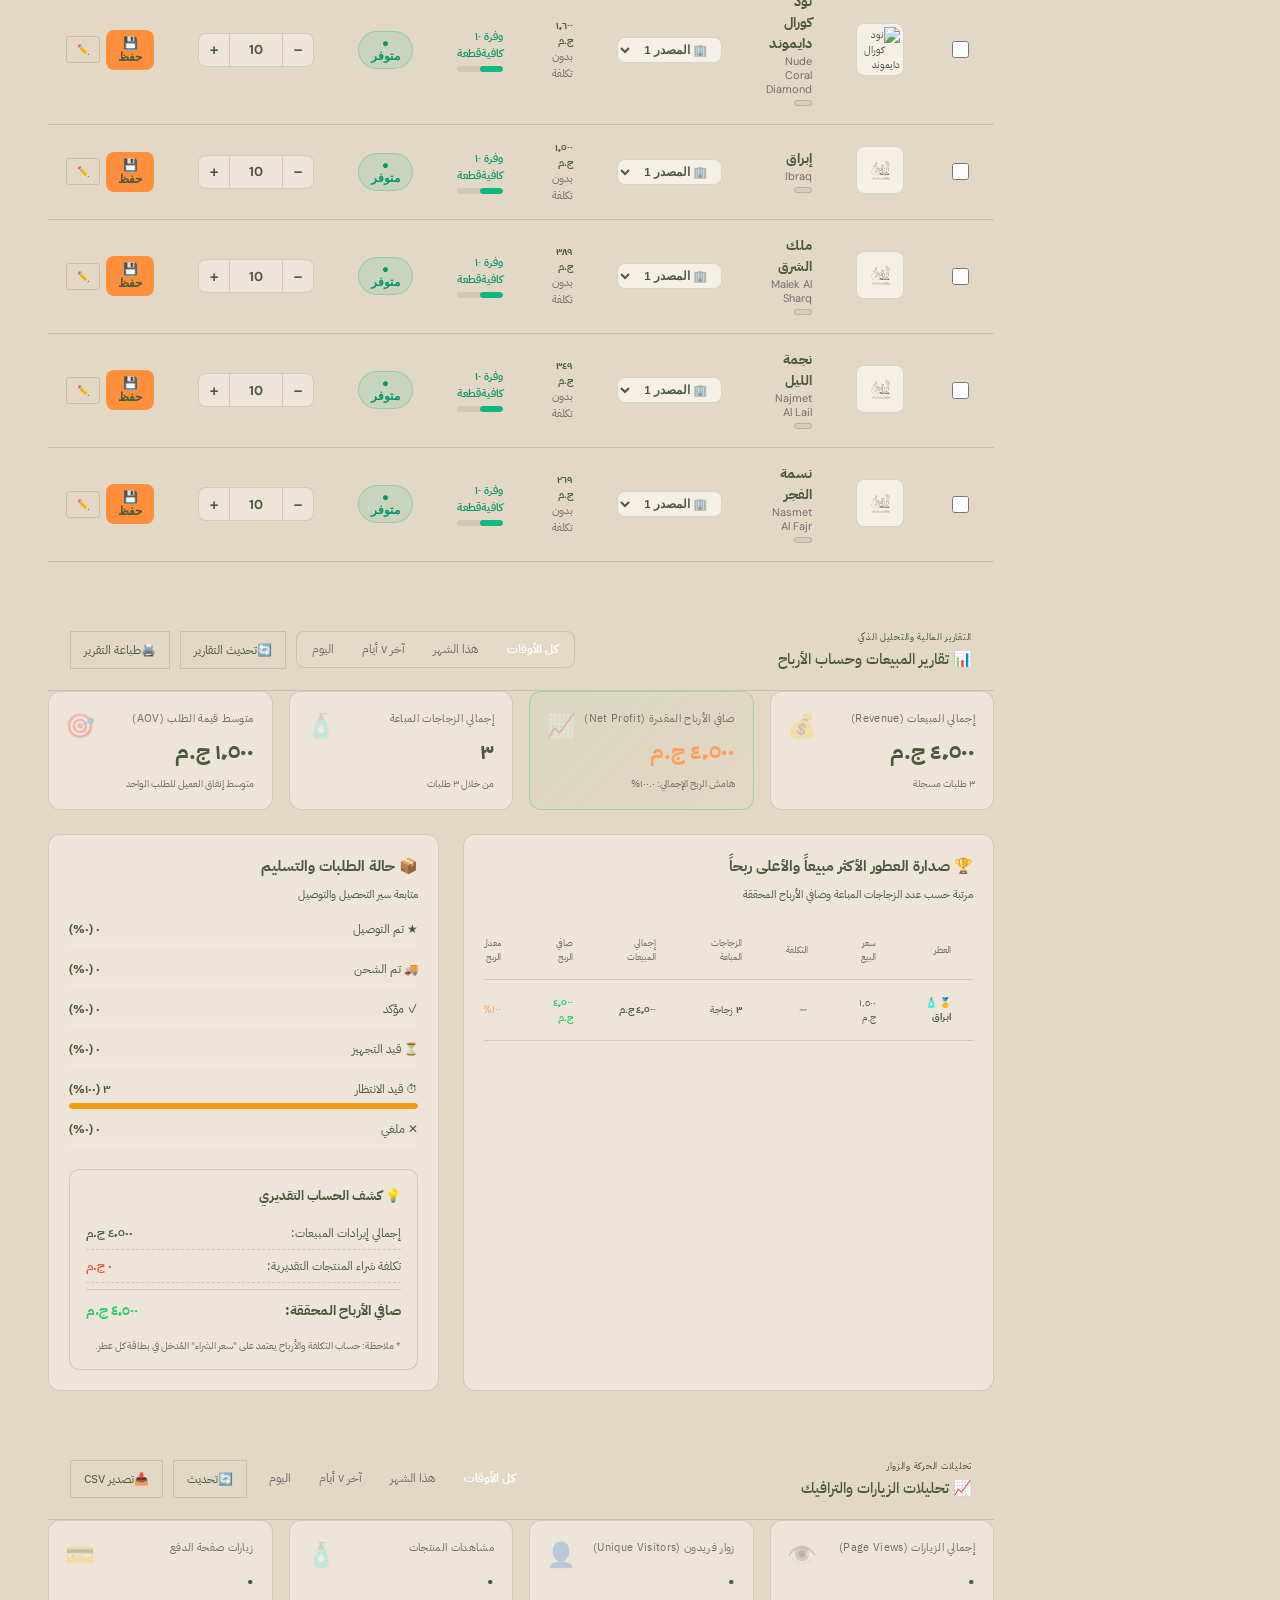
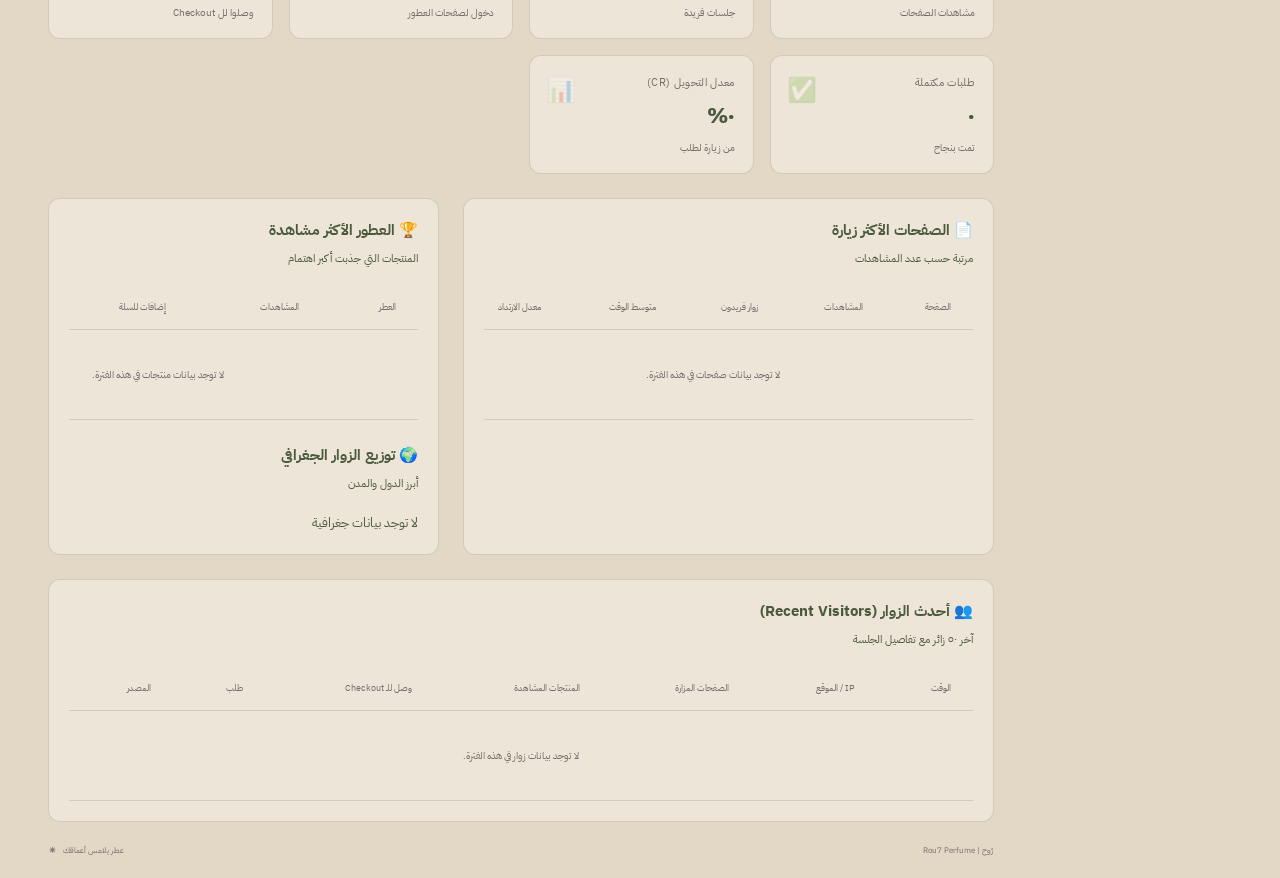
==== commit bf279e90: "Add homepage sections layout manager (reorder, show/hide, edit texts) in admin" ====
--- a/admin.html
+++ b/admin.html
@@ -8,7 +8,7 @@
   <link href="https://fonts.googleapis.com/css2?family=DM+Sans:wght@400;500;600;700&family=IBM+Plex+Sans+Arabic:wght@300;400;500;600;700&display=swap" rel="stylesheet"><link rel="stylesheet" href="admin.css">
 </head>
 <body class="light">
-  <aside class="admin-sidebar"><a href="index.html" class="admin-logo"><img class="brand-logo" src="assets/branding/1.svg" data-dark="assets/branding/1.svg" data-light="assets/branding/1.svg" alt="رُوح | Rou7 Perfume"></a><div class="side-label">القائمة الرئيسية</div><a class="side-link selected" href="#overview"><span>◫</span> نظرة عامة</a><a class="side-link" href="#products-panel"><span>🧴</span> إدارة العطور <b id="prodBadge">٠</b></a><a class="side-link" href="#brands-panel"><span>🏷️</span> إدارة البراندات <b id="brandBadge">٠</b></a><a class="side-link" href="#orders"><span>▤</span> الطلبات <b id="orderBadge">٠</b></a><a class="side-link" href="#inventory-panel"><span>📦</span> إدارة المخزون <b id="inventoryBadge">٠</b></a><a class="side-link" href="#campaign"><span>✨</span> عطر اليوم والخصومات</a><a class="side-link" href="#sales-panel"><span>📊</span> تقارير المبيعات والأرباح</a><a class="side-link" href="#traffic-panel"><span>📈</span> تحليلات الزيارات <b id="trafficBadge">٠</b></a><a class="side-link" href="index.html#collection"><span>✳</span> متجر رُوح</a><div class="sidebar-bottom"><span class="admin-avatar">ر</span><span><strong>فريق رُوح</strong><small>مساحة الإدارة</small></span></div></aside>
+  <aside class="admin-sidebar"><a href="index.html" class="admin-logo"><img class="brand-logo" src="assets/branding/1.svg" data-dark="assets/branding/1.svg" data-light="assets/branding/1.svg" alt="رُوح | Rou7 Perfume"></a><div class="side-label">القائمة الرئيسية</div><a class="side-link selected" href="#overview"><span>◫</span> نظرة عامة</a><a class="side-link" href="#products-panel"><span>🧴</span> إدارة العطور <b id="prodBadge">٠</b></a><a class="side-link" href="#brands-panel"><span>🏷️</span> إدارة البراندات <b id="brandBadge">٠</b></a><a class="side-link" href="#orders"><span>▤</span> الطلبات <b id="orderBadge">٠</b></a><a class="side-link" href="#inventory-panel"><span>📦</span> إدارة المخزون <b id="inventoryBadge">٠</b></a><a class="side-link" href="#campaign"><span>✨</span> عطر اليوم والخصومات</a><a class="side-link" href="#homepage-panel"><span>🧩</span> تنسيق الصفحة الرئيسية</a><a class="side-link" href="#sales-panel"><span>📊</span> تقارير المبيعات والأرباح</a><a class="side-link" href="#traffic-panel"><span>📈</span> تحليلات الزيارات <b id="trafficBadge">٠</b></a><a class="side-link" href="index.html#collection"><span>✳</span> متجر رُوح</a><div class="sidebar-bottom"><span class="admin-avatar">ر</span><span><strong>فريق رُوح</strong><small>مساحة الإدارة</small></span></div></aside>
   <main class="admin-main" id="overview">
     <header class="admin-topbar">
       <div><span class="crumb">رُوح /</span> <span id="adminTopTitle">نظرة عامة</span></div>
@@ -206,6 +206,23 @@
           </div>
           <small class="preview-note">تنعكس التعديلات مباشرة على المتجر للعملاء فور الحفظ.</small>
         </div>
+      </div>
+    </section>
+
+    <section class="homepage-panel" id="homepage-panel" style="margin-top:48px;">
+      <div class="panel-heading">
+        <div><p class="admin-kicker">ترتيب وتعديل أقسام المتجر</p><h2>🧩 تنسيق الصفحة الرئيسية</h2></div>
+        <div style="display:flex;gap:8px;flex-wrap:wrap;">
+          <a class="button button-outline" href="index.html" target="_blank" style="padding:10px 14px;">معاينة المتجر ↗</a>
+          <button type="button" class="button button-outline" id="homeLayoutResetBtn" style="padding:10px 14px;">↺ استرجاع الترتيب الافتراضي</button>
+        </div>
+      </div>
+      <p class="home-layout-hint">اسحب الأقسام أو استخدم الأسهم لترتيبها، فعّل/أخفِ أي قسم، واضغط "تعديل النصوص" لتغيير العناوين. اترك أي خانة فاضية لاستخدام النص الافتراضي. اكتب الكلمة بين *نجمتين* لتظهر بالخط البرتقالي المميز.</p>
+      <div class="home-hero-pinned">🖼️ الواجهة الرئيسية (صورة العطر 3D) — ثابتة دائماً في أعلى الصفحة</div>
+      <ul class="home-sections-list" id="homeSectionsList"></ul>
+      <div class="campaign-actions">
+        <button class="button button-primary" type="button" id="saveHomeLayoutBtn">حفظ ونشر الترتيب فوراً <span>←</span></button>
+        <p id="homeLayoutStatus" role="status"></p>
       </div>
     </section>
 
--- a/admin.css
+++ b/admin.css
@@ -2873,3 +2873,264 @@
   background: var(--color-secondary) !important;
   color: #ffffff !important;
 }
+
+/* ==========================================================
+   Homepage Sections Layout Editor (#homepage-panel)
+   ========================================================== */
+.homepage-panel {
+  background: var(--card, var(--surface));
+  border: 1px solid var(--line);
+  border-radius: 14px;
+  padding-bottom: 24px;
+}
+
+.homepage-panel > .home-layout-hint,
+.homepage-panel > .home-hero-pinned,
+.homepage-panel > .home-sections-list,
+.homepage-panel > .campaign-actions {
+  margin-inline: 22px;
+}
+
+.home-layout-hint {
+  font-size: 12px;
+  color: var(--admin-muted, var(--muted));
+  margin: 14px 22px;
+  line-height: 1.7;
+}
+
+.home-hero-pinned {
+  border: 1px dashed var(--line);
+  border-radius: 12px;
+  padding: 12px 16px;
+  color: var(--admin-muted, var(--muted));
+  background: rgba(75, 90, 60, 0.04);
+  font-size: 13px;
+  font-weight: 600;
+  margin-bottom: 12px;
+  user-select: none;
+}
+
+.home-sections-list {
+  list-style: none;
+  padding: 0;
+  margin: 0 22px 18px;
+  display: grid;
+  gap: 10px;
+}
+
+.home-section-row {
+  background: var(--surface);
+  border: 1px solid var(--line);
+  border-radius: 12px;
+  padding: 14px;
+  transition: opacity .2s, outline-color .15s, border-color .2s;
+}
+
+.home-section-row.is-hidden {
+  opacity: 0.5;
+}
+
+.home-section-row.dragging {
+  opacity: 0.4;
+}
+
+.home-section-row.drag-over {
+  outline: 2px dashed var(--color-accent);
+  outline-offset: 2px;
+}
+
+.home-row-head {
+  display: flex;
+  justify-content: space-between;
+  align-items: center;
+  flex-wrap: wrap;
+  gap: 10px;
+}
+
+.home-row-info {
+  display: flex;
+  align-items: center;
+  gap: 10px;
+}
+
+.home-row-num {
+  width: 24px;
+  height: 24px;
+  border-radius: 50%;
+  background: rgba(255, 143, 58, 0.14);
+  color: var(--color-accent);
+  font-size: 12px;
+  font-weight: 700;
+  display: inline-grid;
+  place-items: center;
+}
+
+.home-drag-handle {
+  cursor: grab;
+  color: var(--admin-muted, var(--muted));
+  font-size: 16px;
+  letter-spacing: -2px;
+  padding: 2px 4px;
+  user-select: none;
+}
+
+.home-row-icon {
+  font-size: 16px;
+}
+
+.home-row-name {
+  font-size: 14px;
+  color: var(--ink);
+}
+
+.home-row-controls {
+  display: flex;
+  align-items: center;
+  gap: 8px;
+  flex-wrap: wrap;
+}
+
+.home-move-btn {
+  width: 30px;
+  height: 30px;
+  border-radius: 8px;
+  border: 1px solid var(--line);
+  background: transparent;
+  color: var(--ink);
+  cursor: pointer;
+  font-size: 13px;
+  display: inline-grid;
+  place-items: center;
+  transition: background .15s, border-color .15s;
+}
+
+.home-move-btn:hover:not(:disabled) {
+  background: rgba(255, 143, 58, 0.12);
+  border-color: var(--color-accent);
+}
+
+.home-move-btn:disabled {
+  opacity: 0.35;
+  cursor: not-allowed;
+}
+
+.home-vis-switch {
+  display: inline-flex;
+  align-items: center;
+  gap: 6px;
+  padding: 4px 10px;
+  border-radius: 20px;
+  border: 1px solid var(--line);
+  background: rgba(75, 90, 60, 0.05);
+  font-size: 12px;
+  color: var(--ink);
+  cursor: pointer;
+  user-select: none;
+}
+
+.home-vis-switch input {
+  accent-color: var(--color-accent);
+  cursor: pointer;
+}
+
+.home-edit-toggle {
+  padding: 5px 12px;
+  border-radius: 8px;
+  border: 1px solid var(--line);
+  background: transparent;
+  color: var(--ink);
+  font-size: 12px;
+  font-weight: 600;
+  cursor: pointer;
+  transition: all .15s;
+}
+
+.home-edit-toggle:hover,
+.home-edit-toggle.active {
+  border-color: var(--color-accent);
+  background: rgba(255, 143, 58, 0.12);
+  color: var(--color-accent-dark, var(--color-accent));
+}
+
+.home-section-fields {
+  display: none;
+  margin-top: 14px;
+  padding-top: 14px;
+  border-top: 1px dashed var(--line);
+  gap: 12px;
+}
+
+.home-section-fields.open {
+  display: grid;
+}
+
+.home-section-note {
+  margin: 0;
+  font-size: 11.5px;
+  color: var(--admin-muted, var(--muted));
+  background: rgba(255, 143, 58, 0.08);
+  padding: 8px 12px;
+  border-radius: 8px;
+}
+
+.home-extras-row {
+  display: flex;
+  flex-wrap: wrap;
+  gap: 14px;
+}
+
+.home-extra-check {
+  display: inline-flex;
+  align-items: center;
+  gap: 7px;
+  font-size: 12.5px;
+  color: var(--ink);
+  cursor: pointer;
+}
+
+.home-extra-check input {
+  accent-color: var(--color-accent);
+}
+
+.home-field-group {
+  display: grid;
+  gap: 6px;
+}
+
+.home-field-label {
+  font-size: 12px;
+  font-weight: 600;
+  color: var(--ink);
+}
+
+.home-field-pair {
+  display: grid;
+  grid-template-columns: 1fr 1fr;
+  gap: 10px;
+}
+
+.home-field-pair label {
+  display: grid;
+  gap: 4px;
+  font-size: 11px;
+  color: var(--admin-muted, var(--muted));
+}
+
+.home-field-pair input,
+.home-field-pair textarea {
+  width: 100%;
+  padding: 8px 10px;
+  border-radius: 8px;
+  border: 1px solid var(--line);
+  background: var(--bg);
+  color: var(--ink);
+  font-size: 12.5px;
+  font-family: inherit;
+  outline-color: var(--color-accent);
+}
+
+@media (max-width: 700px) {
+  .home-field-pair {
+    grid-template-columns: 1fr;
+  }
+}
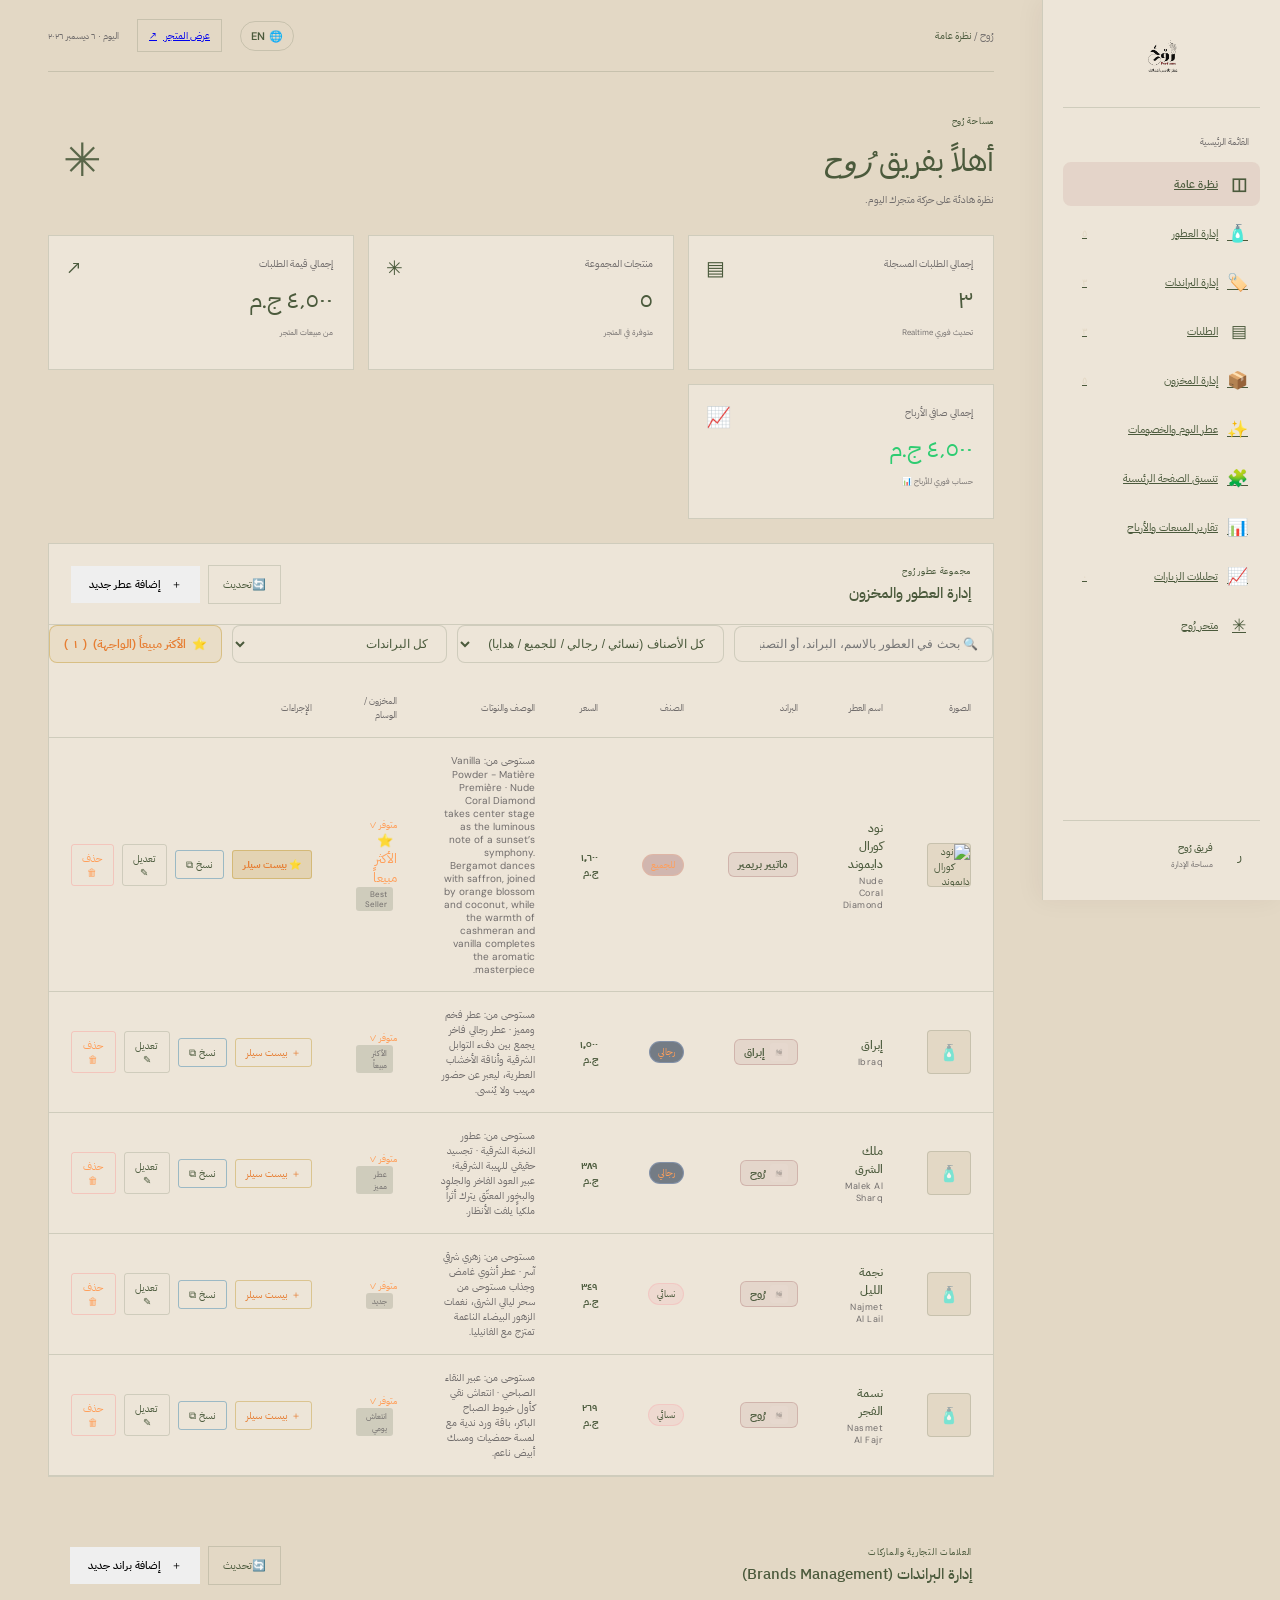
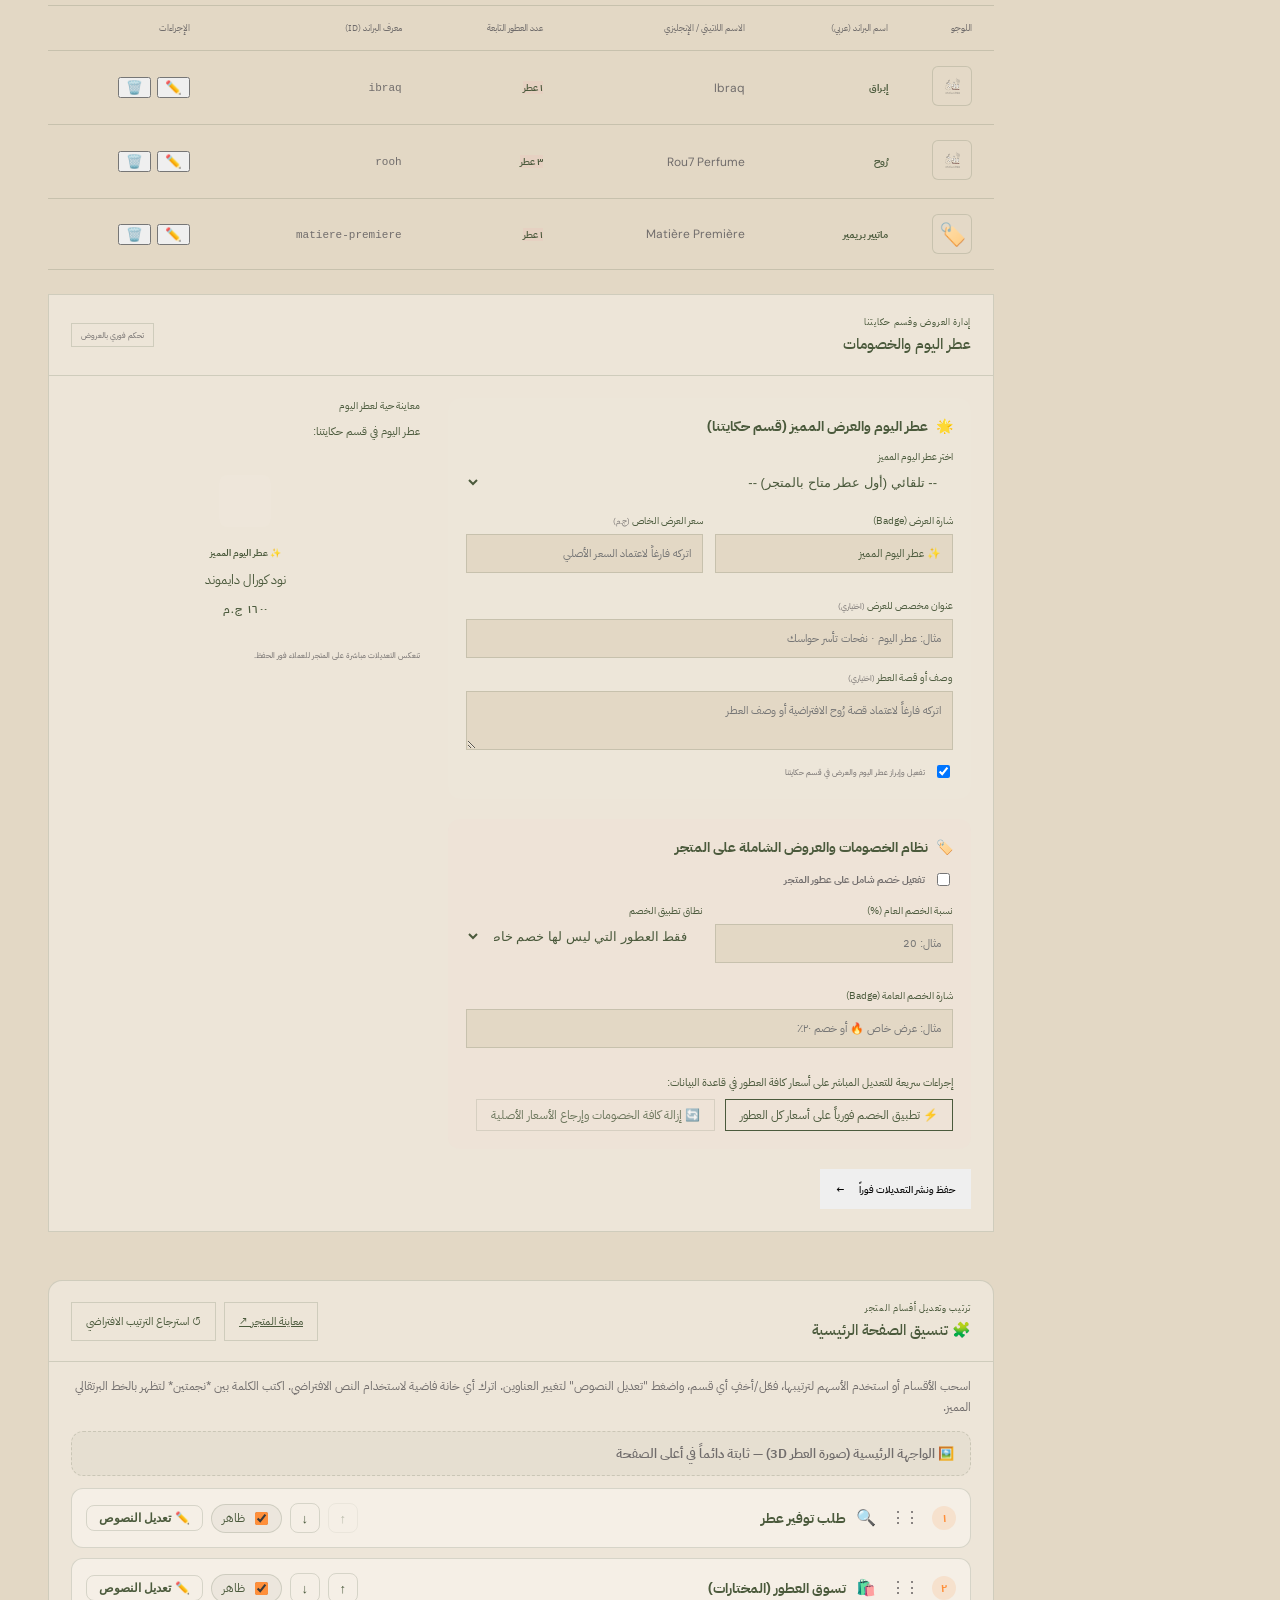
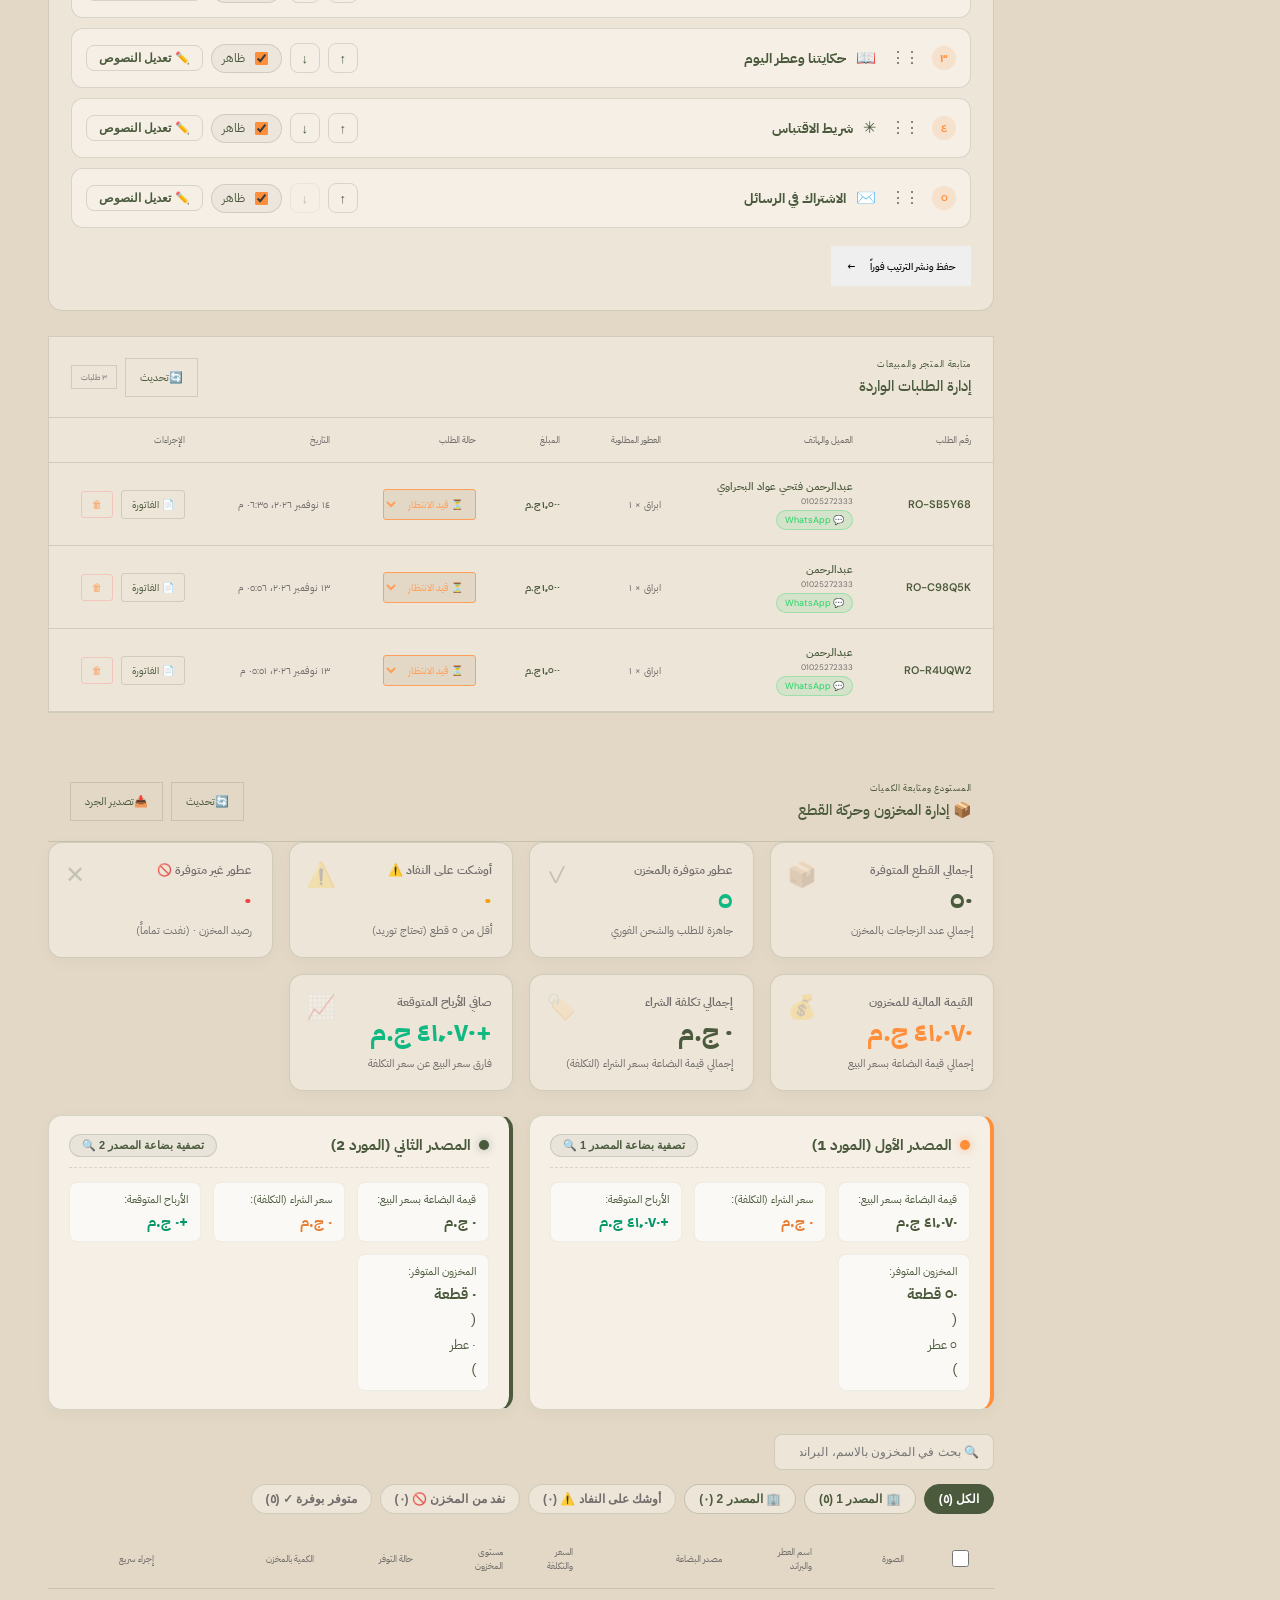
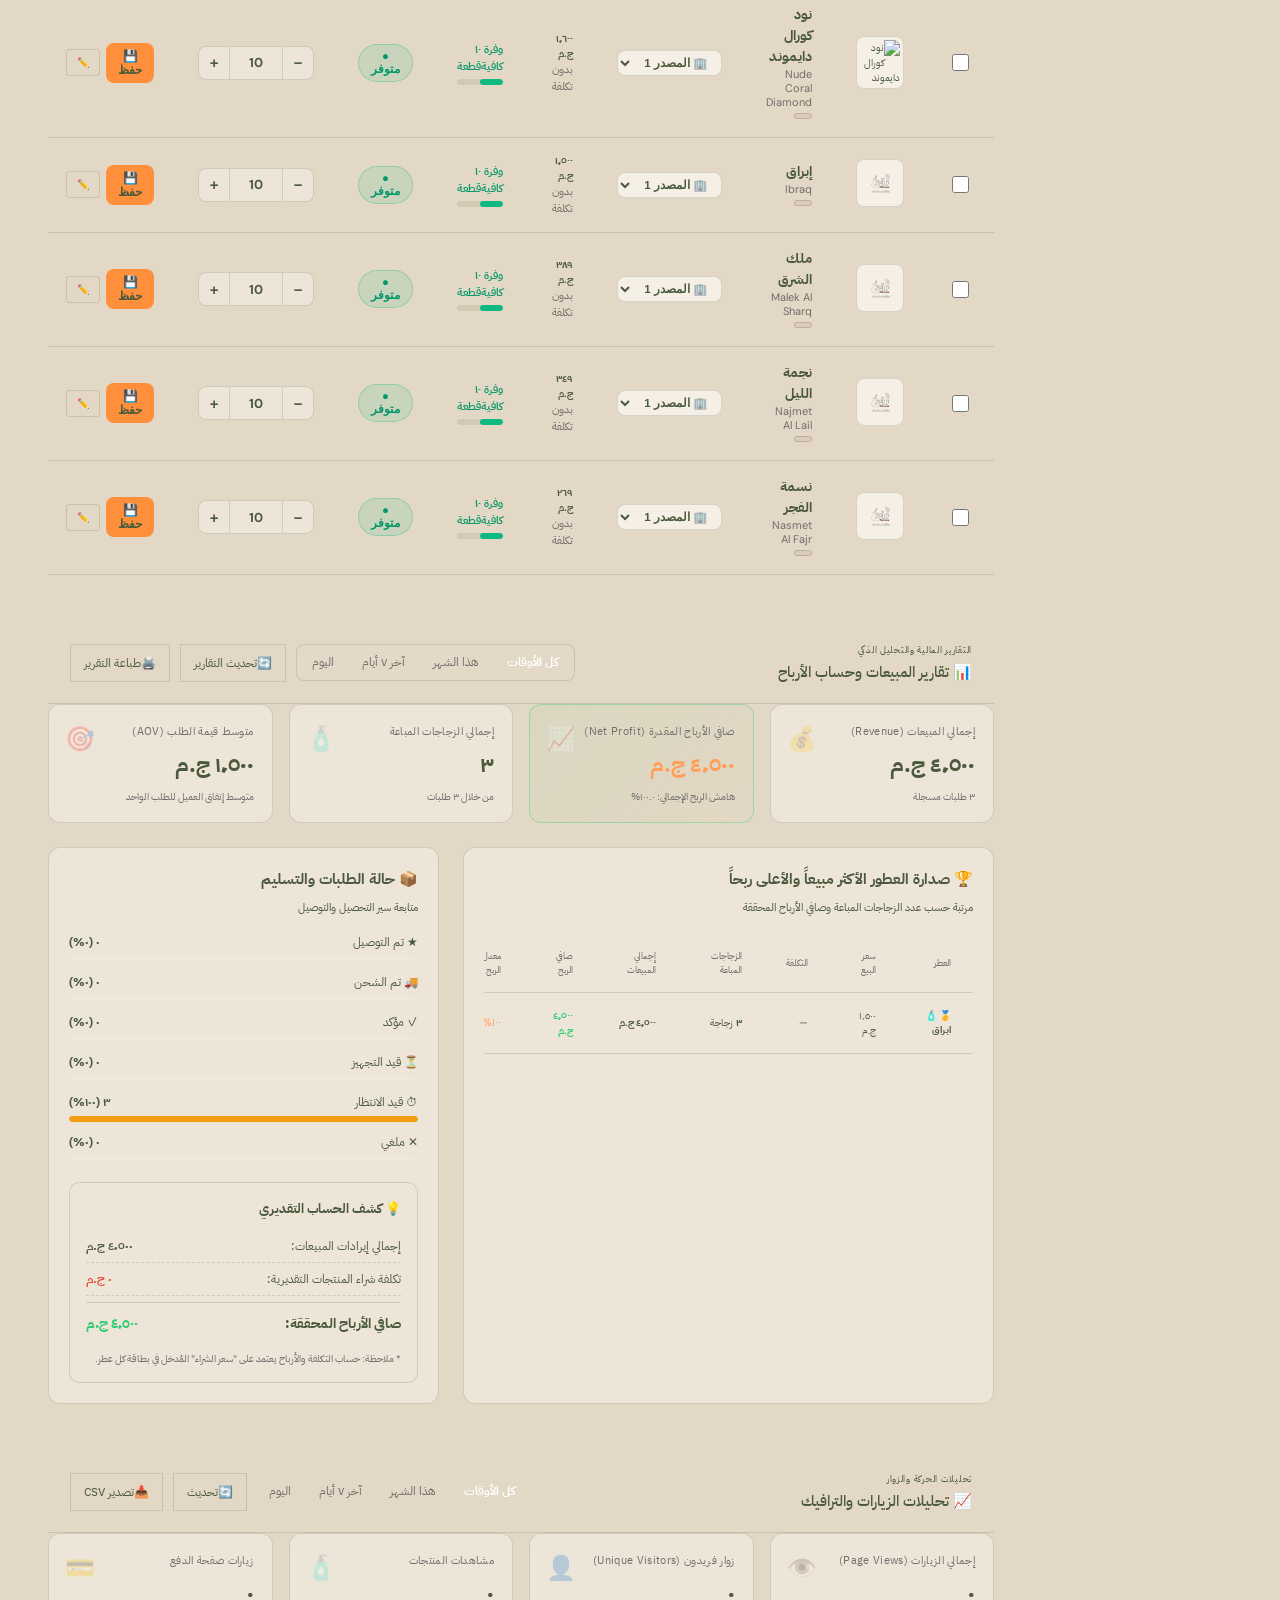
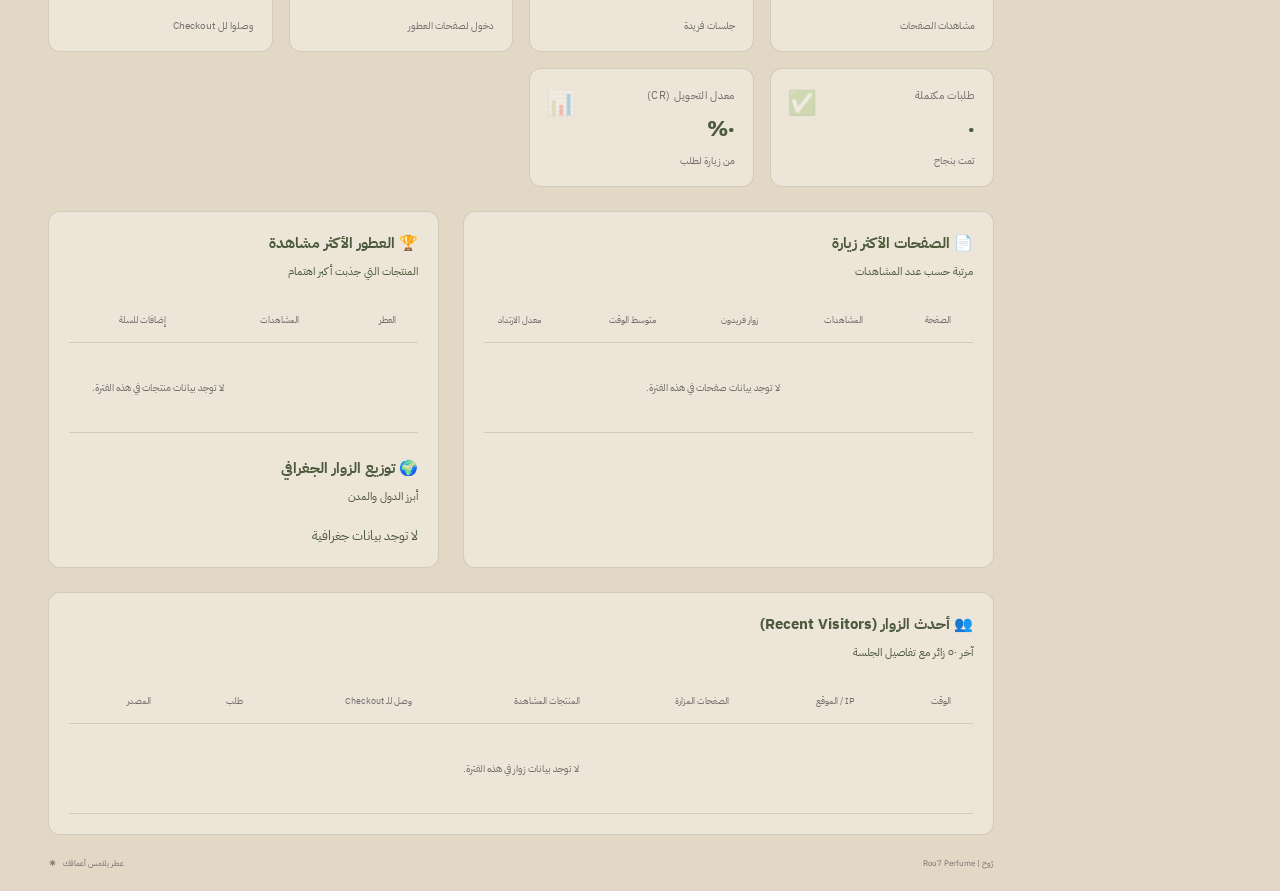
==== commit 190328b0: "Remove Scent Finder and Mood Portal sections; turn 3D Hero into auto-cycling Best Sellers carousel w" ====
--- a/admin.html
+++ b/admin.html
@@ -40,13 +40,13 @@
           <option value="men">رجالي</option>
           <option value="unisex">للجميع</option>
           <option value="gifts">🎁 بوكسات وهدايا</option>
-          <option value="__featured__">⭐ عطر الواجهة الرئيسي</option>
+          <option value="__featured__">⭐ الأكثر مبيعاً (الواجهة)</option>
         </select>
         <select id="adminBrandFilter" class="admin-filter-select" aria-label="تصفية البراند">
           <option value="all">كل البراندات</option>
         </select>
-        <button type="button" class="btn-solar-quickfilter" id="btnFeaturedQuickFilter" title="تصفية عطر الواجهة الرئيسي 3D">
-          <span>⭐</span> <span id="featuredQuickFilterLabel">عطر الواجهة</span> (<span id="featuredCountBadge">0</span>)
+        <button type="button" class="btn-solar-quickfilter" id="btnFeaturedQuickFilter" title="تصفية عطور الأكثر مبيعاً بالواجهة 3D">
+          <span>⭐</span> <span id="featuredQuickFilterLabel">الأكثر مبيعاً (الواجهة)</span> (<span id="featuredCountBadge">0</span>)
         </button>
       </div>
       <div class="table-wrap">
@@ -1108,7 +1108,7 @@
           <div class="form-checks" style="margin-top: 6px; display: flex; flex-direction: column; gap: 8px;">
             <label class="check-label" style="display: flex; align-items: center; gap: 8px;">
               <input id="prodFeatured" name="is_featured" type="checkbox">
-              <span style="font-weight: 700; color: var(--admin-accent);">⭐ تعيين كعطر الواجهة الرئيسي 3D (Hero Featured Fragrance)</span>
+              <span style="font-weight: 700; color: var(--admin-accent);">⭐ إضافة إلى الأكثر مبيعاً بالواجهة 3D (Best Sellers Carousel)</span>
             </label>
           </div>
           <div class="form-actions">
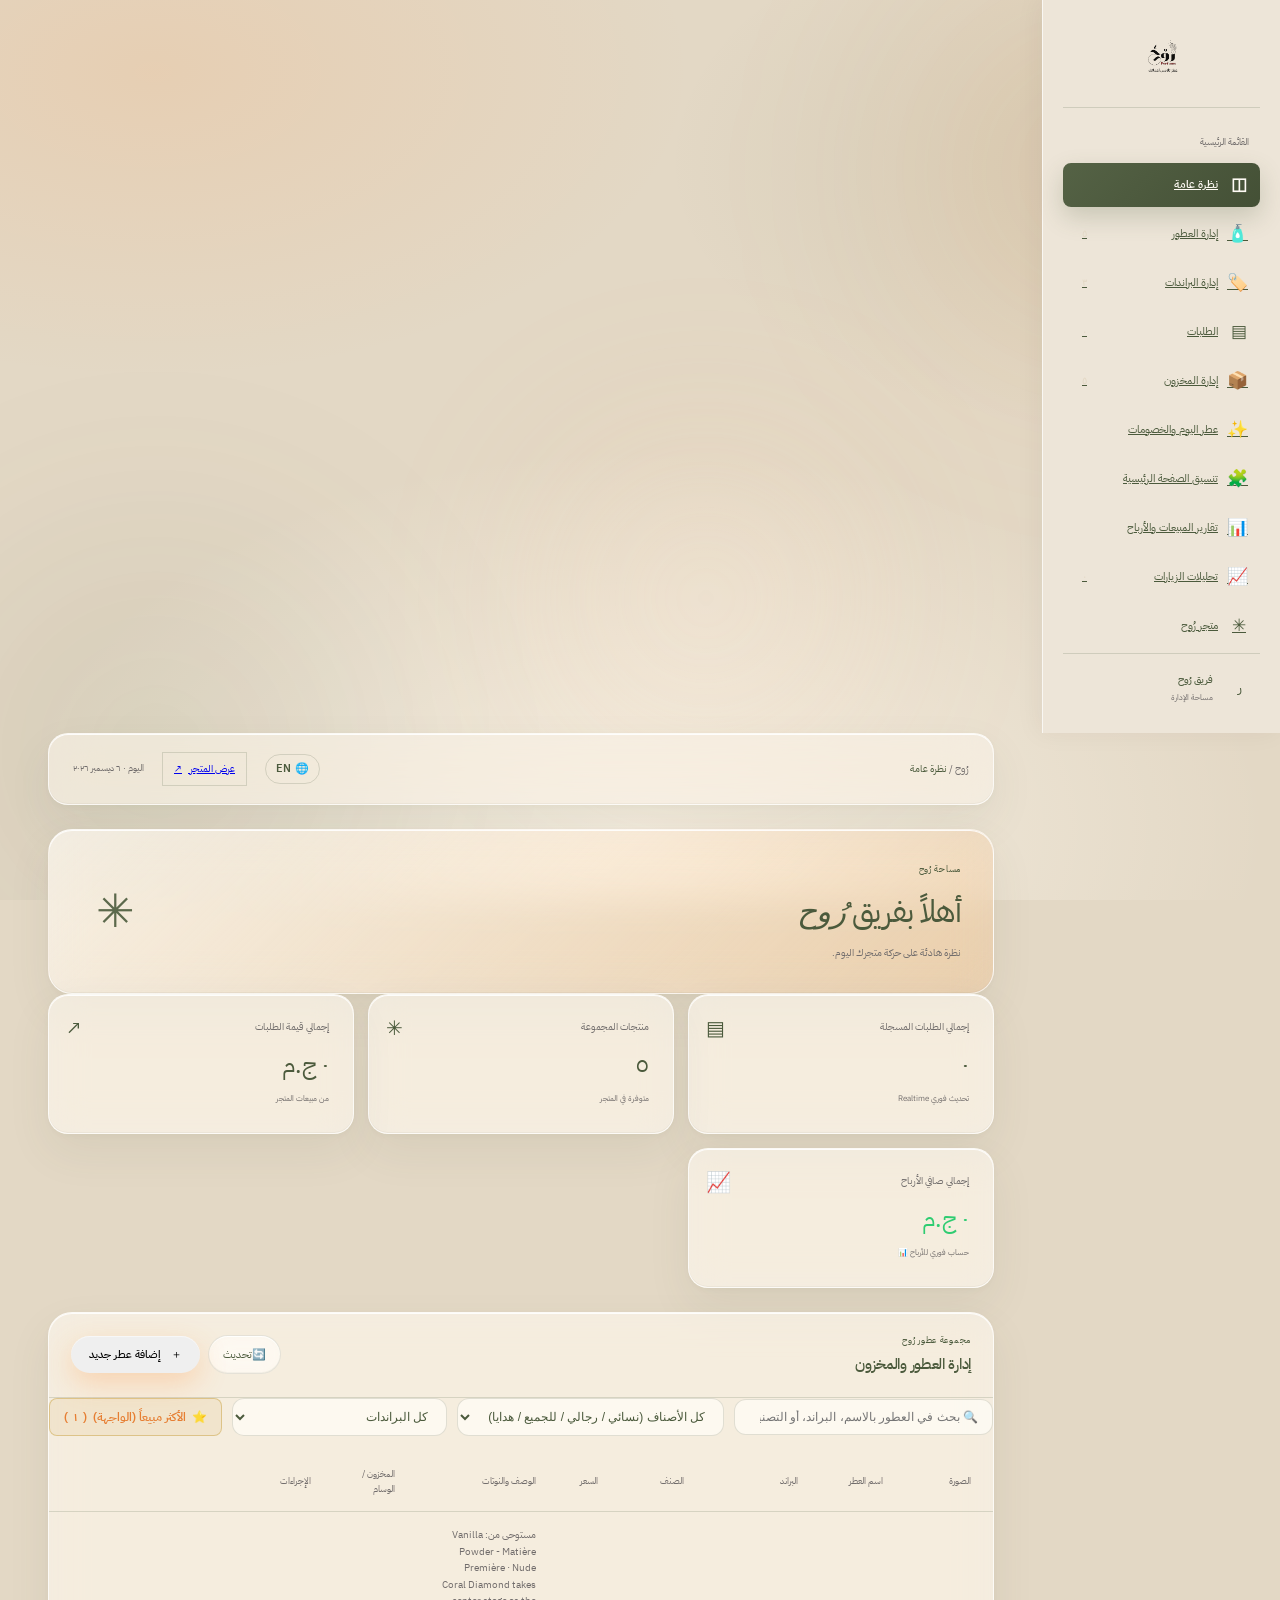
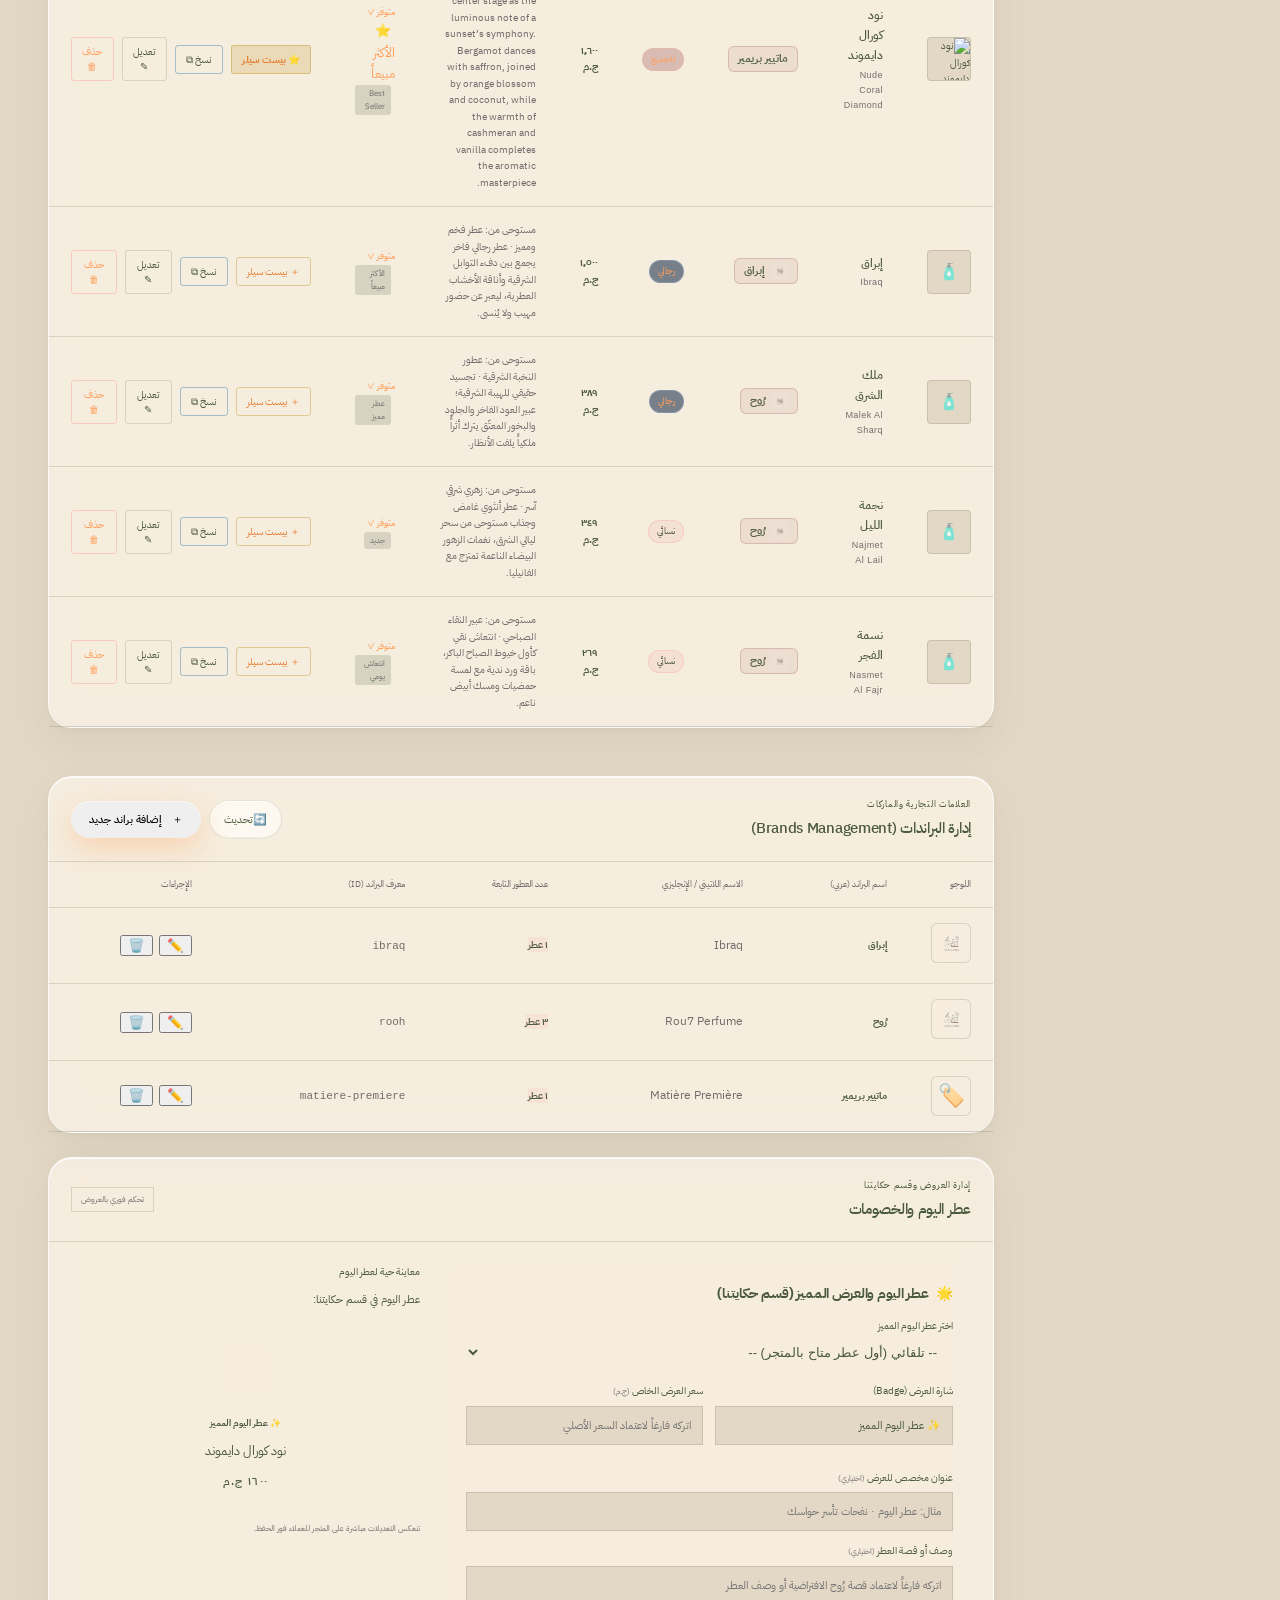
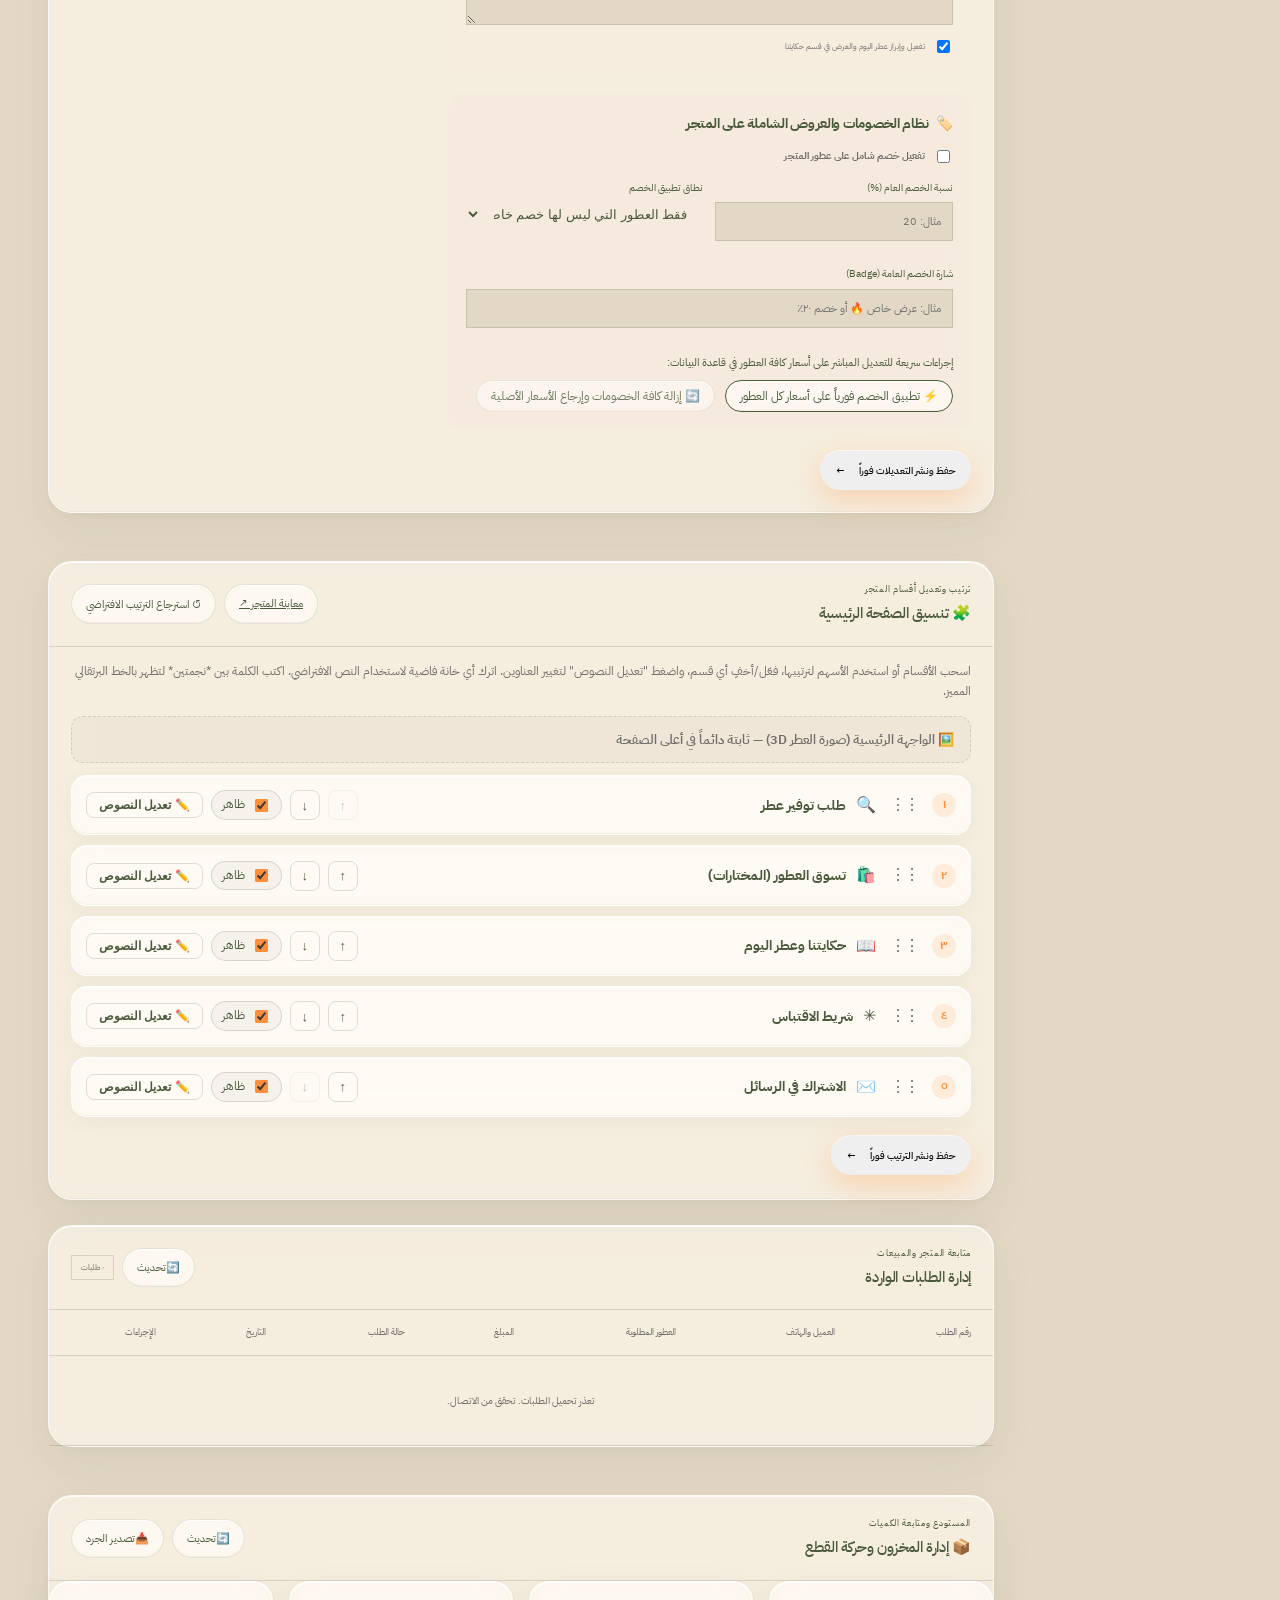
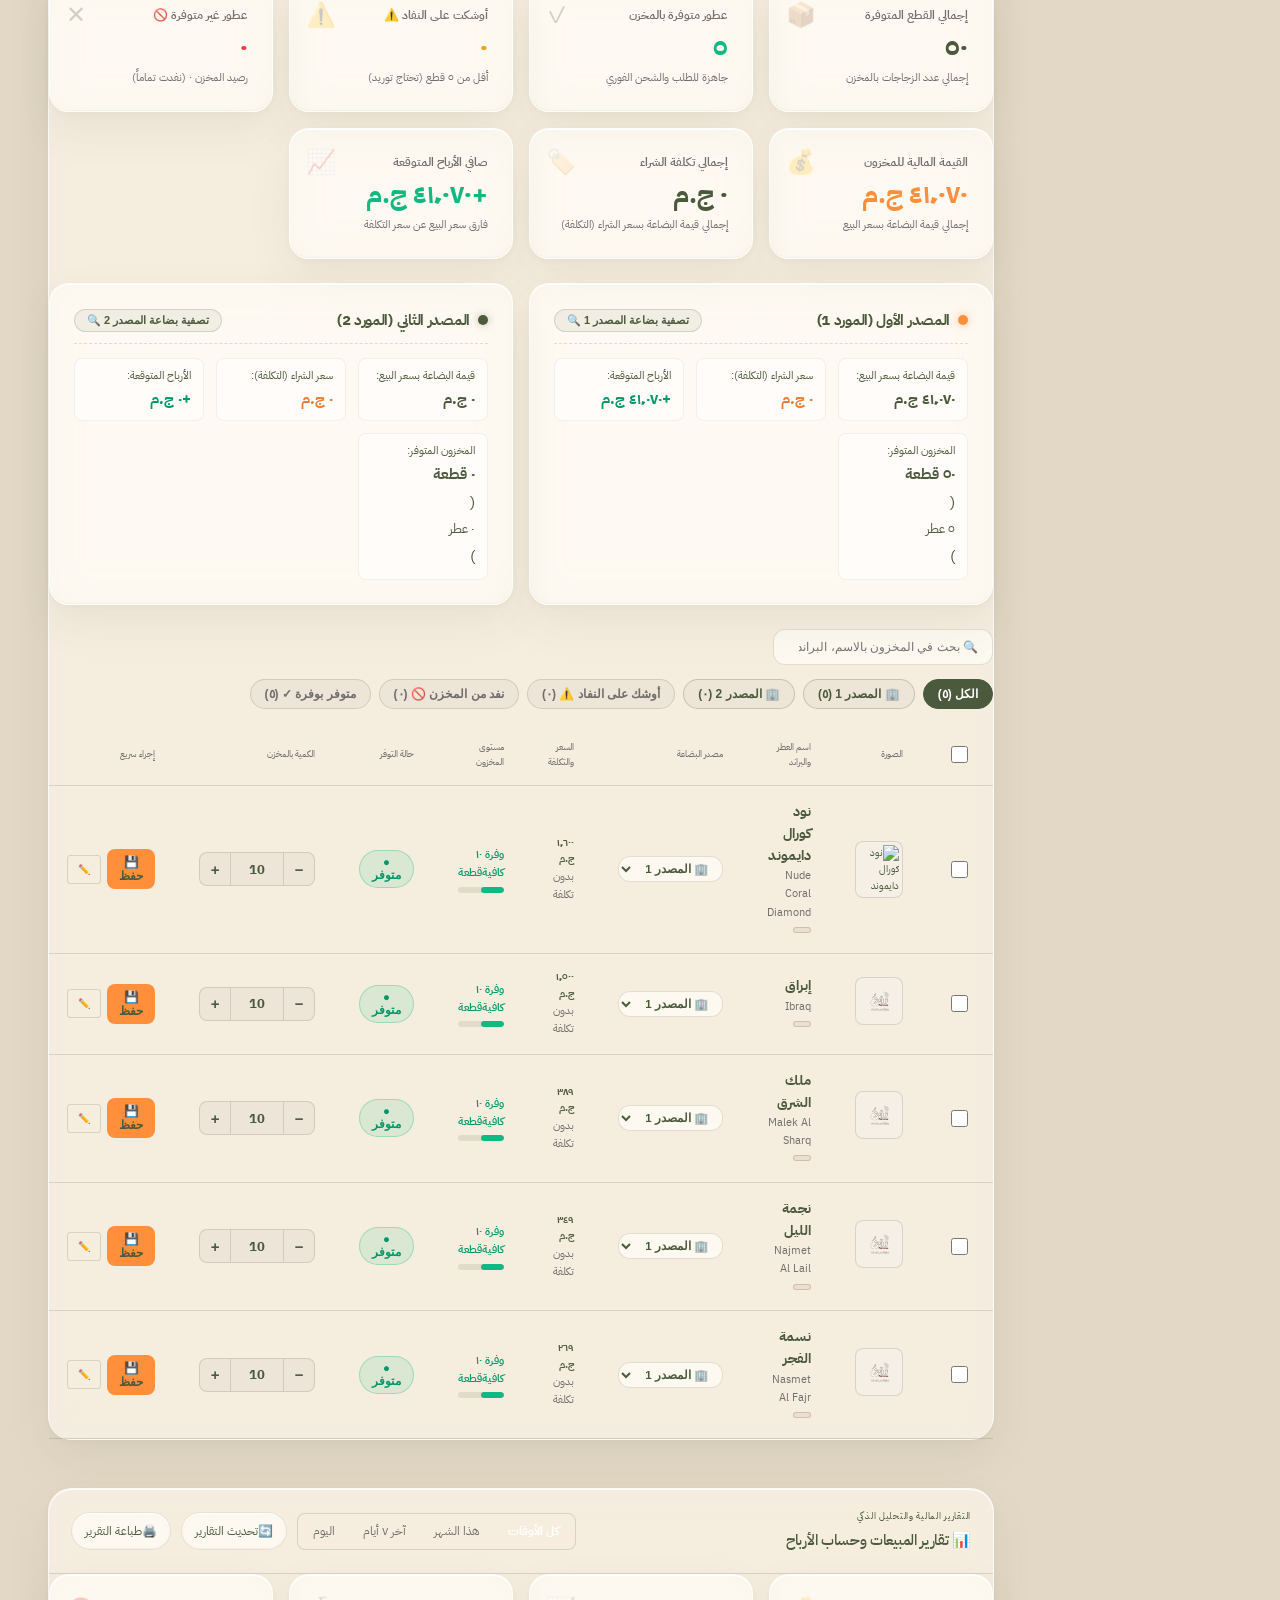
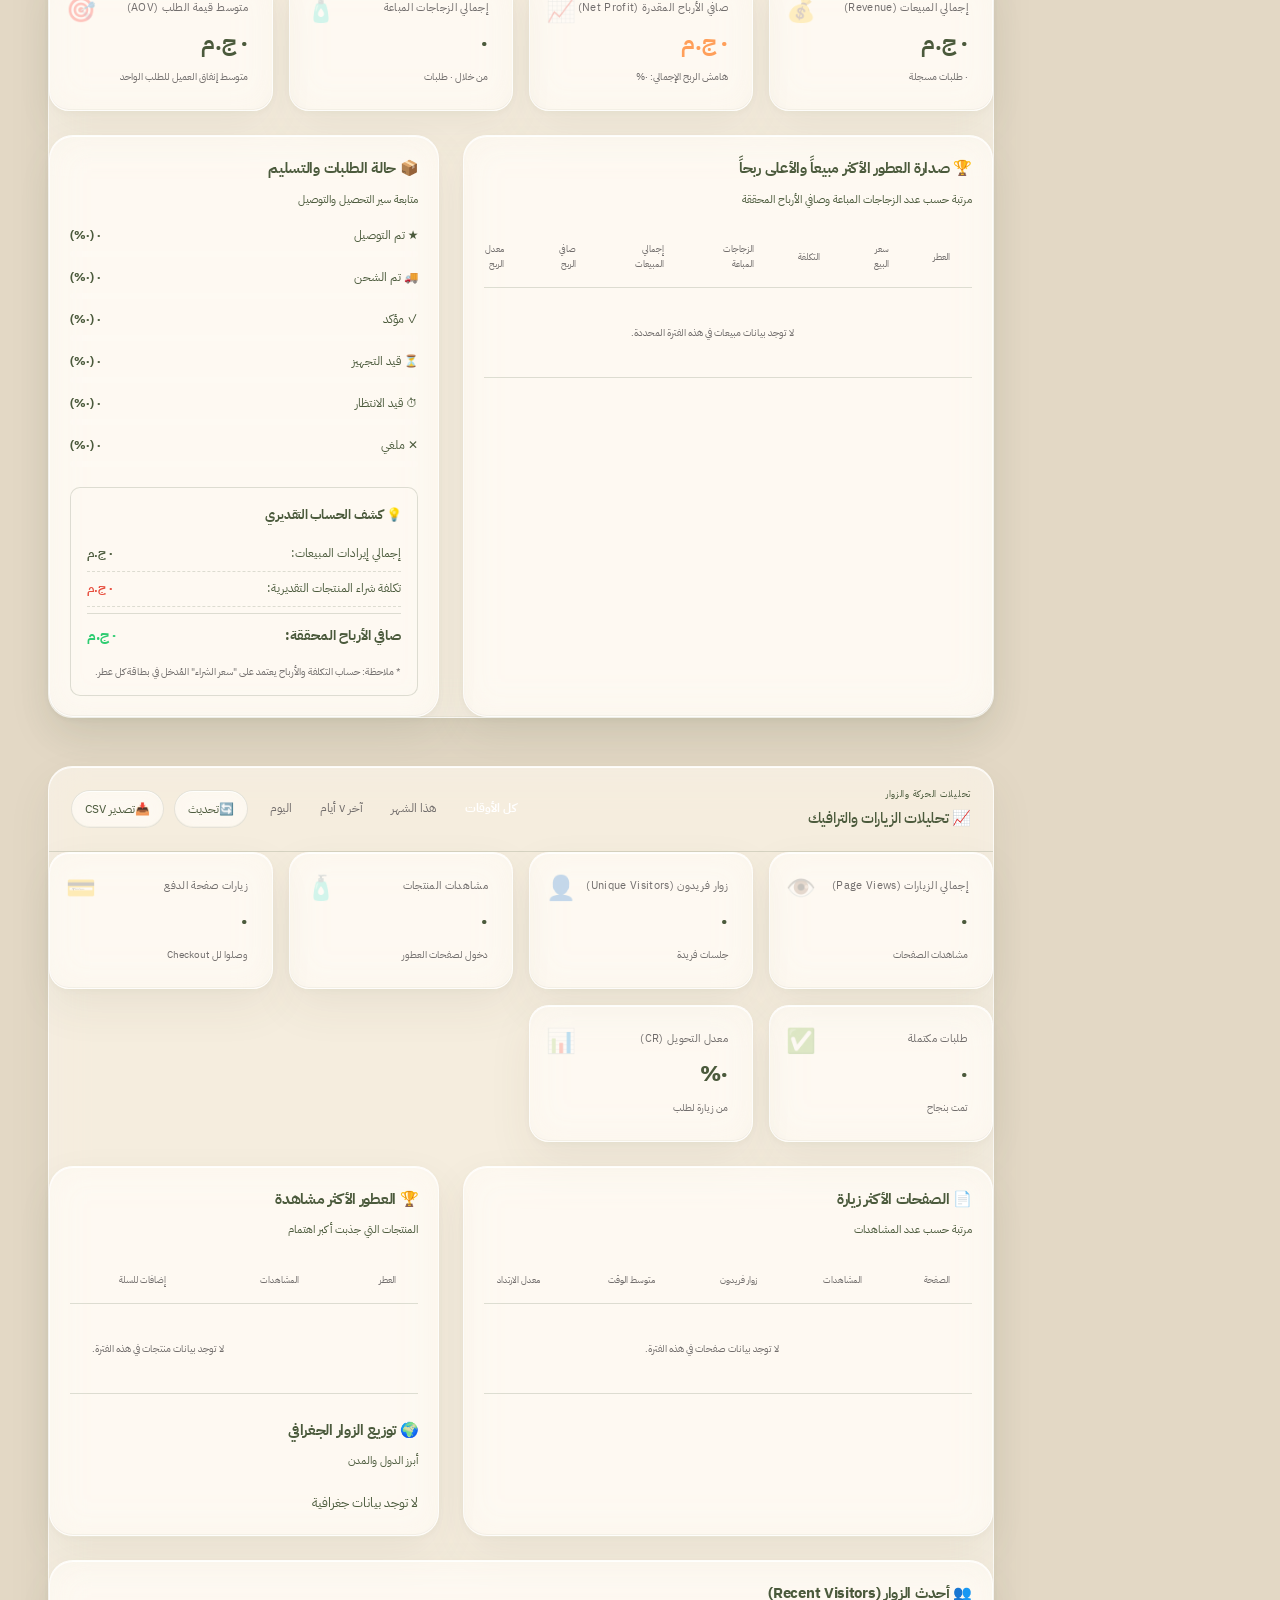
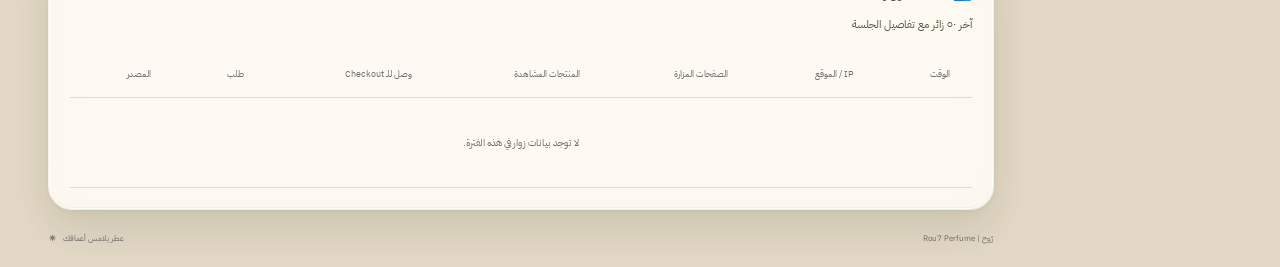
==== commit 21bf8c39: "Awwwards glassmorphism redesign, Three.js 3D hero scene, and GPU 3D motion across index, product, an" ====
--- a/admin.html
+++ b/admin.html
@@ -5,7 +5,7 @@
   <meta name="theme-color" content="#E3D8C5"><meta name="description" content="لوحة إدارة رُوح | Rou7 Perfume">
   <title>لوحة رُوح | Rou7 Perfume</title><link rel="icon" type="image/png" href="assets/branding/favicon.png">
   <link rel="preconnect" href="https://fonts.googleapis.com"><link rel="preconnect" href="https://fonts.gstatic.com" crossorigin>
-  <link href="https://fonts.googleapis.com/css2?family=DM+Sans:wght@400;500;600;700&family=IBM+Plex+Sans+Arabic:wght@300;400;500;600;700&display=swap" rel="stylesheet"><link rel="stylesheet" href="admin.css">
+  <link href="https://fonts.googleapis.com/css2?family=IBM+Plex+Sans+Arabic:wght@300;400;500;600;700&family=Outfit:wght@400;500;600;700&family=Plus+Jakarta+Sans:wght@400;500;600;700&display=swap" rel="stylesheet"><link rel="stylesheet" href="admin.css"><link rel="stylesheet" href="luxury-glass.css">
 </head>
 <body class="light">
   <aside class="admin-sidebar"><a href="index.html" class="admin-logo"><img class="brand-logo" src="assets/branding/1.svg" data-dark="assets/branding/1.svg" data-light="assets/branding/1.svg" alt="رُوح | Rou7 Perfume"></a><div class="side-label">القائمة الرئيسية</div><a class="side-link selected" href="#overview"><span>◫</span> نظرة عامة</a><a class="side-link" href="#products-panel"><span>🧴</span> إدارة العطور <b id="prodBadge">٠</b></a><a class="side-link" href="#brands-panel"><span>🏷️</span> إدارة البراندات <b id="brandBadge">٠</b></a><a class="side-link" href="#orders"><span>▤</span> الطلبات <b id="orderBadge">٠</b></a><a class="side-link" href="#inventory-panel"><span>📦</span> إدارة المخزون <b id="inventoryBadge">٠</b></a><a class="side-link" href="#campaign"><span>✨</span> عطر اليوم والخصومات</a><a class="side-link" href="#homepage-panel"><span>🧩</span> تنسيق الصفحة الرئيسية</a><a class="side-link" href="#sales-panel"><span>📊</span> تقارير المبيعات والأرباح</a><a class="side-link" href="#traffic-panel"><span>📈</span> تحليلات الزيارات <b id="trafficBadge">٠</b></a><a class="side-link" href="index.html#collection"><span>✳</span> متجر رُوح</a><div class="sidebar-bottom"><span class="admin-avatar">ر</span><span><strong>فريق رُوح</strong><small>مساحة الإدارة</small></span></div></aside>
@@ -1236,6 +1236,7 @@
   <script src="perfume-i18n.js"></script>
   <script src="analytics.js"></script>
   <script src="admin.js"></script>
+  <script src="luxury-motion.js" defer></script>
   <script src="https://cdn.jsdelivr.net/npm/@supabase/supabase-js@2" async></script>
 </body>
 </html>
--- a/luxury-glass.css
+++ b/luxury-glass.css
@@ -0,0 +1,879 @@
+/* ==========================================================================
+   ROU7 PERFUME — AWWWARDS LUXURY GLASSMORPHISM & 3D MOTION DESIGN SYSTEM
+   Brand Palette Preserved:
+     Sand Cream (#E3D8C5) | Botanical Olive (#4B5A3C) | Radiant Amber (#FF8F3A)
+   Strict 8px Spacing System | GPU-Accelerated 60fps Micro-Interactions
+   ========================================================================== */
+
+:root {
+  --rooh-bg: #E3D8C5;
+  --rooh-bg-warm: #EDE5D8;
+  --rooh-ink: #4B5A3C;
+  --rooh-ink-deep: #2E3A23;
+  --rooh-muted: #656E59;
+  --rooh-accent: #FF8F3A;
+  --rooh-accent-deep: #E57420;
+
+  /* Refined Translucent Glass Layers */
+  --glass-bg: rgba(255, 252, 247, 0.58);
+  --glass-bg-strong: rgba(255, 252, 248, 0.78);
+  --glass-bg-subtle: rgba(255, 251, 245, 0.42);
+  --glass-border: rgba(255, 255, 255, 0.68);
+  --glass-border-outer: rgba(75, 90, 60, 0.13);
+  --glass-inner-glow: inset 0 1px 0 rgba(255, 255, 255, 0.88), inset 0 -1px 0 rgba(75, 90, 60, 0.05);
+  --glass-blur: blur(18px) saturate(145%);
+  --glass-blur-heavy: blur(24px) saturate(160%);
+  --glass-shadow: 0 18px 44px rgba(75, 90, 60, 0.08), 0 2px 10px rgba(75, 90, 60, 0.04);
+  --glass-shadow-hover: 0 28px 64px rgba(75, 90, 60, 0.14), 0 8px 24px rgba(255, 143, 58, 0.12);
+
+  /* Typography Pairings */
+  --font-display: 'IBM Plex Sans Arabic', 'Outfit', 'Plus Jakarta Sans', sans-serif;
+  --font-body: 'IBM Plex Sans Arabic', 'Plus Jakarta Sans', sans-serif;
+
+  /* Motion & Spring Physics */
+  --ease-luxury: cubic-bezier(0.22, 1, 0.36, 1);
+
+  /* Strict 8px Spacing Scale */
+  --sp-1: 8px;
+  --sp-2: 16px;
+  --sp-3: 24px;
+  --sp-4: 32px;
+  --sp-5: 40px;
+  --sp-6: 48px;
+  --sp-8: 64px;
+  --sp-10: 80px;
+  --sp-12: 96px;
+}
+
+/* ── Global Typography, Canvas & Overflow Safety ─────────────────────────── */
+html {
+  overflow-x: clip;
+  font-family: var(--font-body);
+}
+
+body,
+body.light {
+  font-family: var(--font-body);
+  line-height: 1.65;
+  overflow-x: clip;
+  background-color: var(--rooh-bg);
+  background-image:
+    radial-gradient(ellipse 68% 55% at 12% 8%, rgba(255, 143, 58, 0.13) 0%, transparent 62%),
+    radial-gradient(ellipse 60% 50% at 88% 18%, rgba(75, 90, 60, 0.10) 0%, transparent 60%),
+    radial-gradient(ellipse 72% 62% at 50% 92%, rgba(255, 250, 240, 0.65) 0%, transparent 68%);
+  background-attachment: fixed;
+  color: var(--rooh-ink);
+  -webkit-font-smoothing: antialiased;
+  text-rendering: optimizeLegibility;
+}
+
+h1, h2, h3, h4,
+.section-heading h2,
+.story-copy h2,
+.newsletter h2,
+.cp-main-title,
+.prod-main-title,
+.analysis-heading,
+.welcome h1 {
+  font-family: var(--font-display);
+  letter-spacing: -0.02em;
+}
+
+/* ── Ambient Floating Mesh Orbs Layer ────────────────────────────────────── */
+.rooh-ambient-mesh {
+  position: fixed;
+  inset: 0;
+  z-index: 0;
+  pointer-events: none;
+  overflow: hidden;
+  contain: strict;
+}
+
+.rooh-orb {
+  position: absolute;
+  border-radius: 50%;
+  filter: blur(88px);
+  will-change: transform;
+  opacity: 0.55;
+}
+
+.rooh-orb-1 {
+  width: min(560px, 65vw);
+  height: min(560px, 65vw);
+  top: -12%;
+  right: -8%;
+  background: radial-gradient(circle, rgba(255, 143, 58, 0.24) 0%, rgba(255, 178, 107, 0.08) 55%, transparent 75%);
+  animation: roohOrbDrift1 22s ease-in-out infinite alternate;
+}
+
+.rooh-orb-2 {
+  width: min(620px, 70vw);
+  height: min(620px, 70vw);
+  bottom: -18%;
+  left: -12%;
+  background: radial-gradient(circle, rgba(75, 90, 60, 0.18) 0%, rgba(75, 90, 60, 0.05) 55%, transparent 75%);
+  animation: roohOrbDrift2 26s ease-in-out infinite alternate;
+}
+
+.rooh-orb-3 {
+  width: min(440px, 55vw);
+  height: min(440px, 55vw);
+  top: 42%;
+  left: 38%;
+  background: radial-gradient(circle, rgba(255, 250, 242, 0.65) 0%, rgba(255, 143, 58, 0.10) 50%, transparent 75%);
+  animation: roohOrbDrift3 30s ease-in-out infinite alternate;
+}
+
+@keyframes roohOrbDrift1 {
+  0%   { transform: translate3d(0, 0, 0) scale(1); }
+  100% { transform: translate3d(-48px, 36px, 0) scale(1.08); }
+}
+
+@keyframes roohOrbDrift2 {
+  0%   { transform: translate3d(0, 0, 0) scale(1); }
+  100% { transform: translate3d(52px, -40px, 0) scale(1.06); }
+}
+
+@keyframes roohOrbDrift3 {
+  0%   { transform: translate3d(0, 0, 0) scale(0.96); }
+  100% { transform: translate3d(-32px, -28px, 0) scale(1.1); }
+}
+
+/* Keep main layers cleanly above the fixed ambient mesh */
+.site-header,
+main,
+.site-footer,
+.admin-sidebar,
+.admin-main {
+  position: relative;
+  z-index: 1;
+}
+
+/* ── Three.js Real 3D WebGL Canvas inside Hero ───────────────────────────── */
+.hero.hero-fullwidth {
+  position: relative;
+  isolation: isolate;
+}
+
+#roohThreeCanvas {
+  position: absolute;
+  inset: 0;
+  width: 100%;
+  height: 100%;
+  z-index: 1;
+  pointer-events: none;
+  opacity: 0;
+  transition: opacity 0.9s var(--ease-luxury);
+}
+
+#roohThreeCanvas.is-ready {
+  opacity: 1;
+}
+
+.hero-art,
+.hero-3d-showcase {
+  position: relative;
+  z-index: 2;
+}
+
+/* ── Glassmorphic Sticky Storefront Header ───────────────────────────────── */
+.site-header {
+  z-index: 40;
+  background: rgba(237, 229, 216, 0.62) !important;
+  backdrop-filter: var(--glass-blur-heavy) !important;
+  -webkit-backdrop-filter: var(--glass-blur-heavy) !important;
+  border-bottom: 1px solid rgba(255, 255, 255, 0.55) !important;
+  box-shadow: inset 0 -1px 0 rgba(75, 90, 60, 0.08);
+  transition: background 0.35s var(--ease-luxury), box-shadow 0.35s var(--ease-luxury);
+}
+
+.site-header.is-scrolled {
+  background: rgba(245, 239, 230, 0.80) !important;
+  box-shadow: 0 12px 36px rgba(75, 90, 60, 0.10), inset 0 -1px 0 rgba(75, 90, 60, 0.09);
+}
+
+.desktop-nav a {
+  position: relative;
+  padding: 6px 2px;
+  transition: color 0.25s var(--ease-luxury);
+}
+
+.desktop-nav a::after {
+  content: "";
+  position: absolute;
+  inset-inline: 0;
+  bottom: 0;
+  height: 2px;
+  border-radius: 2px;
+  background: linear-gradient(90deg, var(--rooh-accent), var(--rooh-ink));
+  transform: scaleX(0);
+  transform-origin: center;
+  transition: transform 0.32s var(--ease-luxury);
+}
+
+.desktop-nav a:hover::after,
+.desktop-nav a.active::after {
+  transform: scaleX(1);
+}
+
+.icon-btn,
+.lang-toggle,
+.lang-toggle-btn {
+  border-radius: 999px;
+  transition: transform 0.25s var(--ease-luxury), background 0.25s var(--ease-luxury), box-shadow 0.25s var(--ease-luxury), border-color 0.25s var(--ease-luxury);
+}
+
+.icon-btn:hover,
+.lang-toggle-btn:hover {
+  background: rgba(255, 252, 247, 0.72);
+  box-shadow: 0 6px 18px rgba(75, 90, 60, 0.10), inset 0 1px 0 rgba(255, 255, 255, 0.85);
+}
+
+.icon-btn:active,
+.lang-toggle-btn:active {
+  transform: scale(0.94);
+}
+
+.mobile-menu,
+.search-bar,
+.search-live-dropdown {
+  background: rgba(248, 243, 235, 0.88) !important;
+  backdrop-filter: var(--glass-blur-heavy) !important;
+  -webkit-backdrop-filter: var(--glass-blur-heavy) !important;
+  border-color: rgba(255, 255, 255, 0.65) !important;
+}
+
+/* ── Premium Animated Buttons & CTAs ─────────────────────────────────────── */
+.button,
+.btn-custom-order,
+.hero-bottle-trigger-btn,
+.quick-add,
+.btn-explore-notes,
+.btn-atomizer-spray,
+.btn-stock-save,
+.btn-inv-bulk {
+  position: relative;
+  overflow: hidden;
+  transition:
+    transform 0.32s var(--ease-luxury),
+    box-shadow 0.32s var(--ease-luxury),
+    background 0.3s var(--ease-luxury),
+    border-color 0.3s var(--ease-luxury),
+    color 0.25s var(--ease-luxury);
+  will-change: transform;
+}
+
+/* Shimmer / Spotlight Sweep on Primary CTAs */
+.button-primary::after,
+.button-gold::after,
+.btn-custom-order::after,
+.btn-hero-explore::after,
+.btn-atomizer-spray::after,
+.btn-stock-save::after {
+  content: "";
+  position: absolute;
+  top: -50%;
+  left: -130%;
+  width: 65%;
+  height: 200%;
+  background: linear-gradient(
+    112deg,
+    transparent 0%,
+    rgba(255, 255, 255, 0.18) 38%,
+    rgba(255, 255, 255, 0.55) 50%,
+    rgba(255, 255, 255, 0.18) 62%,
+    transparent 100%
+  );
+  transform: skewX(-18deg);
+  pointer-events: none;
+  transition: left 0.72s var(--ease-luxury);
+}
+
+.button-primary:hover::after,
+.button-gold:hover::after,
+.btn-custom-order:hover::after,
+.btn-hero-explore:hover::after,
+.btn-atomizer-spray:hover::after,
+.btn-stock-save:hover::after {
+  left: 145%;
+}
+
+.button-primary,
+.button-gold {
+  border-radius: 999px;
+  box-shadow: 0 10px 28px rgba(255, 143, 58, 0.28), inset 0 1px 0 rgba(255, 255, 255, 0.45);
+}
+
+.button-primary:hover,
+.button-gold:hover {
+  transform: translateY(-2px);
+  box-shadow: 0 16px 36px rgba(255, 143, 58, 0.38), 0 0 0 1px rgba(255, 255, 255, 0.45) inset;
+}
+
+.button-outline {
+  border-radius: 999px;
+  background: var(--glass-bg);
+  backdrop-filter: blur(12px);
+  -webkit-backdrop-filter: blur(12px);
+  border: 1px solid var(--glass-border-outer);
+  box-shadow: var(--glass-inner-glow);
+}
+
+.button-outline:hover {
+  background: var(--glass-bg-strong);
+  border-color: var(--rooh-accent);
+  transform: translateY(-2px);
+  box-shadow: 0 12px 28px rgba(75, 90, 60, 0.10);
+}
+
+/* Tactile Click State */
+.button:active,
+button:active,
+.filter:active,
+.brand-chip:active,
+.inv-chip:active,
+.hero-bottle-trigger-btn:active {
+  transform: scale(0.97) !important;
+}
+
+/* Smooth Sliding Arrow Icons on Hover */
+.button .arrow-icon,
+.text-link .arrow-icon,
+.btn-custom-order .arrow-icon {
+  display: inline-block;
+  transition: transform 0.32s var(--ease-luxury);
+}
+
+html[dir="rtl"] .button:hover .arrow-icon,
+html[dir="rtl"] .text-link:hover .arrow-icon,
+html[dir="rtl"] .btn-custom-order:hover .arrow-icon {
+  transform: translateX(-5px);
+}
+
+html[dir="ltr"] .button:hover .arrow-icon,
+html[dir="ltr"] .text-link:hover .arrow-icon,
+html[dir="ltr"] .btn-custom-order:hover .arrow-icon {
+  transform: translateX(5px);
+}
+
+/* Crisp Focus States for Accessibility */
+button:focus-visible,
+a:focus-visible,
+input:focus-visible,
+select:focus-visible,
+textarea:focus-visible {
+  outline: 2px solid var(--rooh-accent);
+  outline-offset: 2px;
+}
+
+/* ── Storefront Sections: 8px Spacing Rhythm & Generous Whitespace ───────── */
+.custom-perfume-section {
+  padding: var(--sp-10) var(--sp-3);
+}
+
+.custom-perfume-card {
+  background: var(--glass-bg) !important;
+  backdrop-filter: var(--glass-blur) !important;
+  -webkit-backdrop-filter: var(--glass-blur) !important;
+  border: 1px solid var(--glass-border) !important;
+  border-radius: 32px !important;
+  padding: var(--sp-6) !important;
+  box-shadow: var(--glass-shadow), var(--glass-inner-glow) !important;
+  position: relative;
+  overflow: hidden;
+  transition: transform 0.45s var(--ease-luxury), box-shadow 0.45s var(--ease-luxury);
+}
+
+.custom-perfume-card::before {
+  content: "";
+  position: absolute;
+  inset: 0;
+  border-radius: inherit;
+  background: radial-gradient(460px circle at var(--mx, 50%) var(--my, 50%), rgba(255, 255, 255, 0.48), transparent 62%);
+  opacity: 0;
+  pointer-events: none;
+  transition: opacity 0.35s var(--ease-luxury);
+}
+
+.custom-perfume-card:hover::before {
+  opacity: 1;
+}
+
+.cp-features-strip {
+  display: grid;
+  grid-template-columns: repeat(3, minmax(0, 1fr));
+  gap: var(--sp-2);
+  margin-top: var(--sp-3);
+}
+
+.cp-feat-item {
+  background: rgba(255, 252, 247, 0.65);
+  border: 1px solid rgba(255, 255, 255, 0.72);
+  border-radius: 16px;
+  padding: var(--sp-2);
+  box-shadow: 0 6px 18px rgba(75, 90, 60, 0.05), inset 0 1px 0 rgba(255, 255, 255, 0.85);
+}
+
+.section-wrap {
+  padding-block: var(--sp-10) var(--sp-12);
+}
+
+/* Filter Pills & Controls (Glassmorphism) */
+.filter,
+.brand-chip,
+.collection-brand-select,
+.collection-sort-select {
+  background: var(--glass-bg);
+  backdrop-filter: blur(12px);
+  -webkit-backdrop-filter: blur(12px);
+  border: 1px solid var(--glass-border);
+  border-radius: 999px;
+  padding: 10px 18px;
+  box-shadow: 0 4px 14px rgba(75, 90, 60, 0.05), inset 0 1px 0 rgba(255, 255, 255, 0.8);
+  transition: all 0.28s var(--ease-luxury);
+}
+
+.filter:hover,
+.brand-chip:hover {
+  background: var(--glass-bg-strong);
+  border-color: rgba(255, 143, 58, 0.45);
+  transform: translateY(-2px);
+}
+
+.filter.active,
+.brand-chip.active {
+  background: var(--rooh-ink) !important;
+  color: #FFFBF5 !important;
+  border-color: var(--rooh-ink) !important;
+  box-shadow: 0 10px 24px rgba(75, 90, 60, 0.22);
+}
+
+/* ── Glassmorphic 3D Tilt Product Cards ──────────────────────────────────── */
+.product-grid {
+  gap: var(--sp-4) var(--sp-3);
+}
+
+.product-card {
+  position: relative;
+  background: var(--glass-bg);
+  backdrop-filter: var(--glass-blur);
+  -webkit-backdrop-filter: var(--glass-blur);
+  border: 1px solid var(--glass-border);
+  border-radius: 24px;
+  padding: var(--sp-2);
+  box-shadow: var(--glass-shadow), var(--glass-inner-glow);
+  transform-style: preserve-3d;
+  transition:
+    transform 0.42s var(--ease-luxury),
+    box-shadow 0.42s var(--ease-luxury),
+    border-color 0.3s var(--ease-luxury);
+  will-change: transform;
+}
+
+.product-card::before {
+  content: "";
+  position: absolute;
+  inset: 0;
+  border-radius: inherit;
+  background: radial-gradient(360px circle at var(--mx, 50%) var(--my, 30%), rgba(255, 255, 255, 0.52), transparent 62%);
+  opacity: 0;
+  pointer-events: none;
+  z-index: 2;
+  transition: opacity 0.32s var(--ease-luxury);
+}
+
+.product-card:hover {
+  border-color: rgba(255, 143, 58, 0.42);
+  box-shadow: var(--glass-shadow-hover), var(--glass-inner-glow);
+}
+
+.product-card:hover::before {
+  opacity: 1;
+}
+
+.product-image {
+  border-radius: 18px;
+  overflow: hidden;
+  background: linear-gradient(155deg, rgba(255, 252, 247, 0.72) 0%, rgba(235, 226, 210, 0.48) 100%);
+  border: 1px solid rgba(255, 255, 255, 0.55);
+}
+
+.product-image img {
+  transition: transform 0.55s var(--ease-luxury), filter 0.45s var(--ease-luxury);
+}
+
+.product-card:hover .product-image img {
+  transform: translateY(-6px) scale(1.06);
+  filter: drop-shadow(0 18px 24px rgba(75, 90, 60, 0.18));
+}
+
+.product-info {
+  padding: var(--sp-2) var(--sp-1) var(--sp-1);
+}
+
+.quick-add {
+  border-radius: 0 0 18px 18px;
+  backdrop-filter: blur(12px);
+  -webkit-backdrop-filter: blur(12px);
+}
+
+.btn-explore-notes {
+  border-radius: 12px;
+  background: rgba(255, 252, 247, 0.65);
+  border: 1px solid rgba(75, 90, 60, 0.14);
+}
+
+.btn-explore-notes:hover {
+  background: var(--rooh-ink);
+  color: #FFFBF5;
+  border-color: var(--rooh-ink);
+}
+
+/* ── Hero Glassmorphic Accents ───────────────────────────────────────────── */
+.hero-bottle-trigger-btn {
+  background: rgba(255, 252, 247, 0.78) !important;
+  backdrop-filter: var(--glass-blur) !important;
+  -webkit-backdrop-filter: var(--glass-blur) !important;
+  border: 1px solid rgba(255, 255, 255, 0.85) !important;
+  box-shadow: 0 14px 36px rgba(75, 90, 60, 0.14), inset 0 1px 0 rgba(255, 255, 255, 0.95) !important;
+}
+
+.hero-bottle-trigger-btn:hover {
+  background: var(--rooh-accent) !important;
+  border-color: var(--rooh-accent) !important;
+  color: #ffffff !important;
+}
+
+.hero-bestseller-eyebrow,
+.hero-nav-btn {
+  background: rgba(255, 252, 247, 0.68) !important;
+  backdrop-filter: var(--glass-blur) !important;
+  -webkit-backdrop-filter: var(--glass-blur) !important;
+  border: 1px solid rgba(255, 255, 255, 0.78) !important;
+  box-shadow: 0 10px 28px rgba(75, 90, 60, 0.10), inset 0 1px 0 rgba(255, 255, 255, 0.9) !important;
+}
+
+.hero-info-hud,
+.modal-card,
+.cart-drawer {
+  background: rgba(248, 243, 234, 0.82) !important;
+  backdrop-filter: var(--glass-blur-heavy) !important;
+  -webkit-backdrop-filter: var(--glass-blur-heavy) !important;
+  border: 1px solid rgba(255, 255, 255, 0.72) !important;
+  box-shadow: 0 32px 80px rgba(46, 58, 35, 0.22), var(--glass-inner-glow) !important;
+}
+
+.hero-info-hud,
+.modal-card {
+  border-radius: 28px !important;
+}
+
+/* ── Story / Spotlight & Quote & Newsletter Glass Elevation ──────────────── */
+.story {
+  max-width: 1320px;
+  margin: var(--sp-8) auto;
+  border-radius: 32px;
+  overflow: hidden;
+  background: var(--glass-bg);
+  backdrop-filter: var(--glass-blur);
+  -webkit-backdrop-filter: var(--glass-blur);
+  border: 1px solid var(--glass-border);
+  box-shadow: var(--glass-shadow), var(--glass-inner-glow);
+}
+
+.story-spotlight-box {
+  background: rgba(255, 252, 247, 0.68) !important;
+  backdrop-filter: blur(14px);
+  -webkit-backdrop-filter: blur(14px);
+  border: 1px solid rgba(255, 255, 255, 0.78) !important;
+  border-radius: 20px !important;
+  box-shadow: 0 12px 30px rgba(75, 90, 60, 0.08), var(--glass-inner-glow);
+}
+
+.quote-band {
+  padding-block: var(--sp-12);
+}
+
+.newsletter {
+  max-width: 1240px;
+  margin: 0 auto var(--sp-10);
+  border-radius: 32px;
+  padding: var(--sp-8) var(--sp-6);
+  background: linear-gradient(135deg, rgba(255, 143, 58, 0.88) 0%, rgba(235, 126, 48, 0.92) 100%) !important;
+  backdrop-filter: var(--glass-blur);
+  -webkit-backdrop-filter: var(--glass-blur);
+  border: 1px solid rgba(255, 255, 255, 0.42);
+  box-shadow: 0 24px 60px rgba(230, 126, 51, 0.24), inset 0 1px 0 rgba(255, 255, 255, 0.5);
+}
+
+/* ── Product Details Page (product.html) Glass Bento Architecture ────────── */
+.prod-visual-stage,
+body.light .prod-visual-stage {
+  background: var(--glass-bg) !important;
+  backdrop-filter: var(--glass-blur) !important;
+  -webkit-backdrop-filter: var(--glass-blur) !important;
+  border: 1px solid var(--glass-border) !important;
+  border-radius: 32px !important;
+  box-shadow: var(--glass-shadow), var(--glass-inner-glow) !important;
+}
+
+.pdp-inspired-card,
+.prod-desc-block,
+.trust-item,
+.pdp-card,
+.perf-pill-box,
+.sillage-hud {
+  background: var(--glass-bg) !important;
+  backdrop-filter: var(--glass-blur) !important;
+  -webkit-backdrop-filter: var(--glass-blur) !important;
+  border: 1px solid var(--glass-border) !important;
+  border-radius: 22px !important;
+  box-shadow: var(--glass-shadow), var(--glass-inner-glow) !important;
+  transition: transform 0.4s var(--ease-luxury), box-shadow 0.4s var(--ease-luxury), border-color 0.3s var(--ease-luxury);
+}
+
+.pdp-card {
+  position: relative;
+  overflow: hidden;
+  padding: var(--sp-4) !important;
+}
+
+.pdp-card::before {
+  content: "";
+  position: absolute;
+  inset: 0;
+  border-radius: inherit;
+  background: radial-gradient(380px circle at var(--mx, 50%) var(--my, 30%), rgba(255, 255, 255, 0.48), transparent 62%);
+  opacity: 0;
+  pointer-events: none;
+  transition: opacity 0.3s var(--ease-luxury);
+}
+
+.pdp-card:hover {
+  border-color: rgba(255, 143, 58, 0.4) !important;
+  box-shadow: var(--glass-shadow-hover), var(--glass-inner-glow) !important;
+}
+
+.pdp-card:hover::before {
+  opacity: 1;
+}
+
+.sticky-mobile-buy-bar {
+  background: rgba(245, 239, 230, 0.86) !important;
+  backdrop-filter: var(--glass-blur-heavy) !important;
+  -webkit-backdrop-filter: var(--glass-blur-heavy) !important;
+  border-top: 1px solid rgba(255, 255, 255, 0.72) !important;
+}
+
+/* ── Admin Dashboard (admin.html) Luxury Glass Redesign ──────────────────── */
+.admin-sidebar {
+  background: rgba(246, 240, 231, 0.72) !important;
+  backdrop-filter: var(--glass-blur-heavy) !important;
+  -webkit-backdrop-filter: var(--glass-blur-heavy) !important;
+  border-inline-end: 1px solid rgba(255, 255, 255, 0.7) !important;
+  box-shadow: 0 0 40px rgba(75, 90, 60, 0.08);
+}
+
+.admin-sidebar .side-link {
+  border-radius: 14px;
+  transition: background 0.25s var(--ease-luxury), transform 0.25s var(--ease-luxury), color 0.2s;
+}
+
+.admin-sidebar .side-link:hover {
+  background: rgba(255, 252, 247, 0.75);
+  transform: translateX(-3px);
+}
+
+.admin-sidebar .side-link.selected {
+  background: linear-gradient(135deg, rgba(75, 90, 60, 0.94), rgba(61, 74, 47, 0.96)) !important;
+  color: #FFFBF5 !important;
+  box-shadow: 0 10px 24px rgba(75, 90, 60, 0.22);
+}
+
+.admin-topbar {
+  background: rgba(246, 240, 231, 0.68) !important;
+  backdrop-filter: var(--glass-blur-heavy) !important;
+  -webkit-backdrop-filter: var(--glass-blur-heavy) !important;
+  border: 1px solid var(--glass-border) !important;
+  border-radius: 20px !important;
+  padding: var(--sp-2) var(--sp-3) !important;
+  margin-bottom: var(--sp-3);
+  box-shadow: var(--glass-shadow), var(--glass-inner-glow);
+}
+
+.welcome {
+  background: linear-gradient(135deg, rgba(255, 252, 247, 0.66) 0%, rgba(255, 143, 58, 0.12) 100%) !important;
+  backdrop-filter: var(--glass-blur) !important;
+  -webkit-backdrop-filter: var(--glass-blur) !important;
+  border: 1px solid var(--glass-border) !important;
+  border-radius: 24px !important;
+  padding: var(--sp-4) !important;
+  box-shadow: var(--glass-shadow), var(--glass-inner-glow);
+}
+
+/* Admin Bento KPI & Source Cards */
+.stat-card,
+.inventory-kpi-card,
+.sales-kpi-card,
+.source-card {
+  position: relative;
+  overflow: hidden;
+  background: var(--glass-bg) !important;
+  backdrop-filter: var(--glass-blur) !important;
+  -webkit-backdrop-filter: var(--glass-blur) !important;
+  border: 1px solid var(--glass-border) !important;
+  border-radius: 20px !important;
+  padding: var(--sp-3) !important;
+  box-shadow: var(--glass-shadow), var(--glass-inner-glow) !important;
+  transition: transform 0.38s var(--ease-luxury), box-shadow 0.38s var(--ease-luxury), border-color 0.3s;
+}
+
+.stat-card::before,
+.inventory-kpi-card::before,
+.sales-kpi-card::before,
+.source-card::before {
+  content: "";
+  position: absolute;
+  inset: 0;
+  border-radius: inherit;
+  background: radial-gradient(320px circle at var(--mx, 50%) var(--my, 30%), rgba(255, 255, 255, 0.52), transparent 62%);
+  opacity: 0;
+  pointer-events: none;
+  transition: opacity 0.3s var(--ease-luxury);
+}
+
+.stat-card:hover,
+.inventory-kpi-card:hover,
+.sales-kpi-card:hover,
+.source-card:hover {
+  border-color: rgba(255, 143, 58, 0.42) !important;
+  box-shadow: var(--glass-shadow-hover), var(--glass-inner-glow) !important;
+}
+
+.stat-card:hover::before,
+.inventory-kpi-card:hover::before,
+.sales-kpi-card:hover::before,
+.source-card:hover::before {
+  opacity: 1;
+}
+
+/* Admin Main Panels & Tables */
+.products-panel,
+.brands-panel,
+.campaign-panel,
+.homepage-panel,
+.orders-panel,
+.inventory-panel,
+.sales-panel,
+.traffic-panel,
+.analytics-box {
+  background: var(--glass-bg) !important;
+  backdrop-filter: var(--glass-blur) !important;
+  -webkit-backdrop-filter: var(--glass-blur) !important;
+  border: 1px solid var(--glass-border) !important;
+  border-radius: 24px !important;
+  box-shadow: var(--glass-shadow), var(--glass-inner-glow) !important;
+}
+
+.home-section-row {
+  background: rgba(255, 252, 247, 0.70) !important;
+  backdrop-filter: blur(12px);
+  -webkit-backdrop-filter: blur(12px);
+  border: 1px solid var(--glass-border) !important;
+  border-radius: 16px !important;
+  box-shadow: 0 6px 20px rgba(75, 90, 60, 0.05), var(--glass-inner-glow);
+}
+
+.admin-search-input,
+.admin-filter-select,
+.inv-source-select {
+  background: rgba(255, 252, 247, 0.72) !important;
+  border: 1px solid rgba(75, 90, 60, 0.16) !important;
+  border-radius: 12px !important;
+  transition: border-color 0.25s, box-shadow 0.25s;
+}
+
+.admin-search-input:focus,
+.admin-filter-select:focus,
+.inv-source-select:focus {
+  border-color: var(--rooh-accent) !important;
+  box-shadow: 0 0 0 3px rgba(255, 143, 58, 0.16);
+}
+
+/* ── Scroll-Triggered Reveal Animations (60fps GPU-Accelerated) ──────────── */
+html.rooh-motion-ready .rooh-reveal {
+  opacity: 0;
+  transform: translate3d(0, 26px, 0) scale(0.985);
+  transition:
+    opacity 0.72s var(--ease-luxury) var(--stagger, 0ms),
+    transform 0.72s var(--ease-luxury) var(--stagger, 0ms);
+  will-change: opacity, transform;
+}
+
+html.rooh-motion-ready .rooh-reveal.is-visible {
+  opacity: 1;
+  transform: translate3d(0, 0, 0) scale(1);
+}
+
+/* ── Responsive Refinements (8px rhythm on Mobile & Tablet) ──────────────── */
+@media (max-width: 900px) {
+  .cp-features-strip {
+    grid-template-columns: 1fr;
+  }
+
+  .custom-perfume-card {
+    padding: var(--sp-4) var(--sp-3) !important;
+    border-radius: 24px !important;
+  }
+
+  .story,
+  .newsletter {
+    margin-inline: var(--sp-2);
+    border-radius: 24px;
+  }
+}
+
+@media (max-width: 600px) {
+  .custom-perfume-section {
+    padding: var(--sp-6) var(--sp-2);
+  }
+
+  .section-wrap {
+    padding-block: var(--sp-8) var(--sp-8);
+  }
+
+  .product-card {
+    padding: var(--sp-1);
+    border-radius: 18px;
+  }
+
+  .product-image {
+    border-radius: 14px;
+  }
+
+  .newsletter {
+    padding: var(--sp-5) var(--sp-3);
+  }
+
+  .rooh-orb {
+    filter: blur(64px);
+    opacity: 0.4;
+  }
+}
+
+/* ── Reduced Motion Support ──────────────────────────────────────────────── */
+@media (prefers-reduced-motion: reduce) {
+  .rooh-orb {
+    animation: none !important;
+  }
+
+  html.rooh-motion-ready .rooh-reveal {
+    opacity: 1 !important;
+    transform: none !important;
+    transition: none !important;
+  }
+
+  #roohThreeCanvas {
+    display: none !important;
+  }
+}
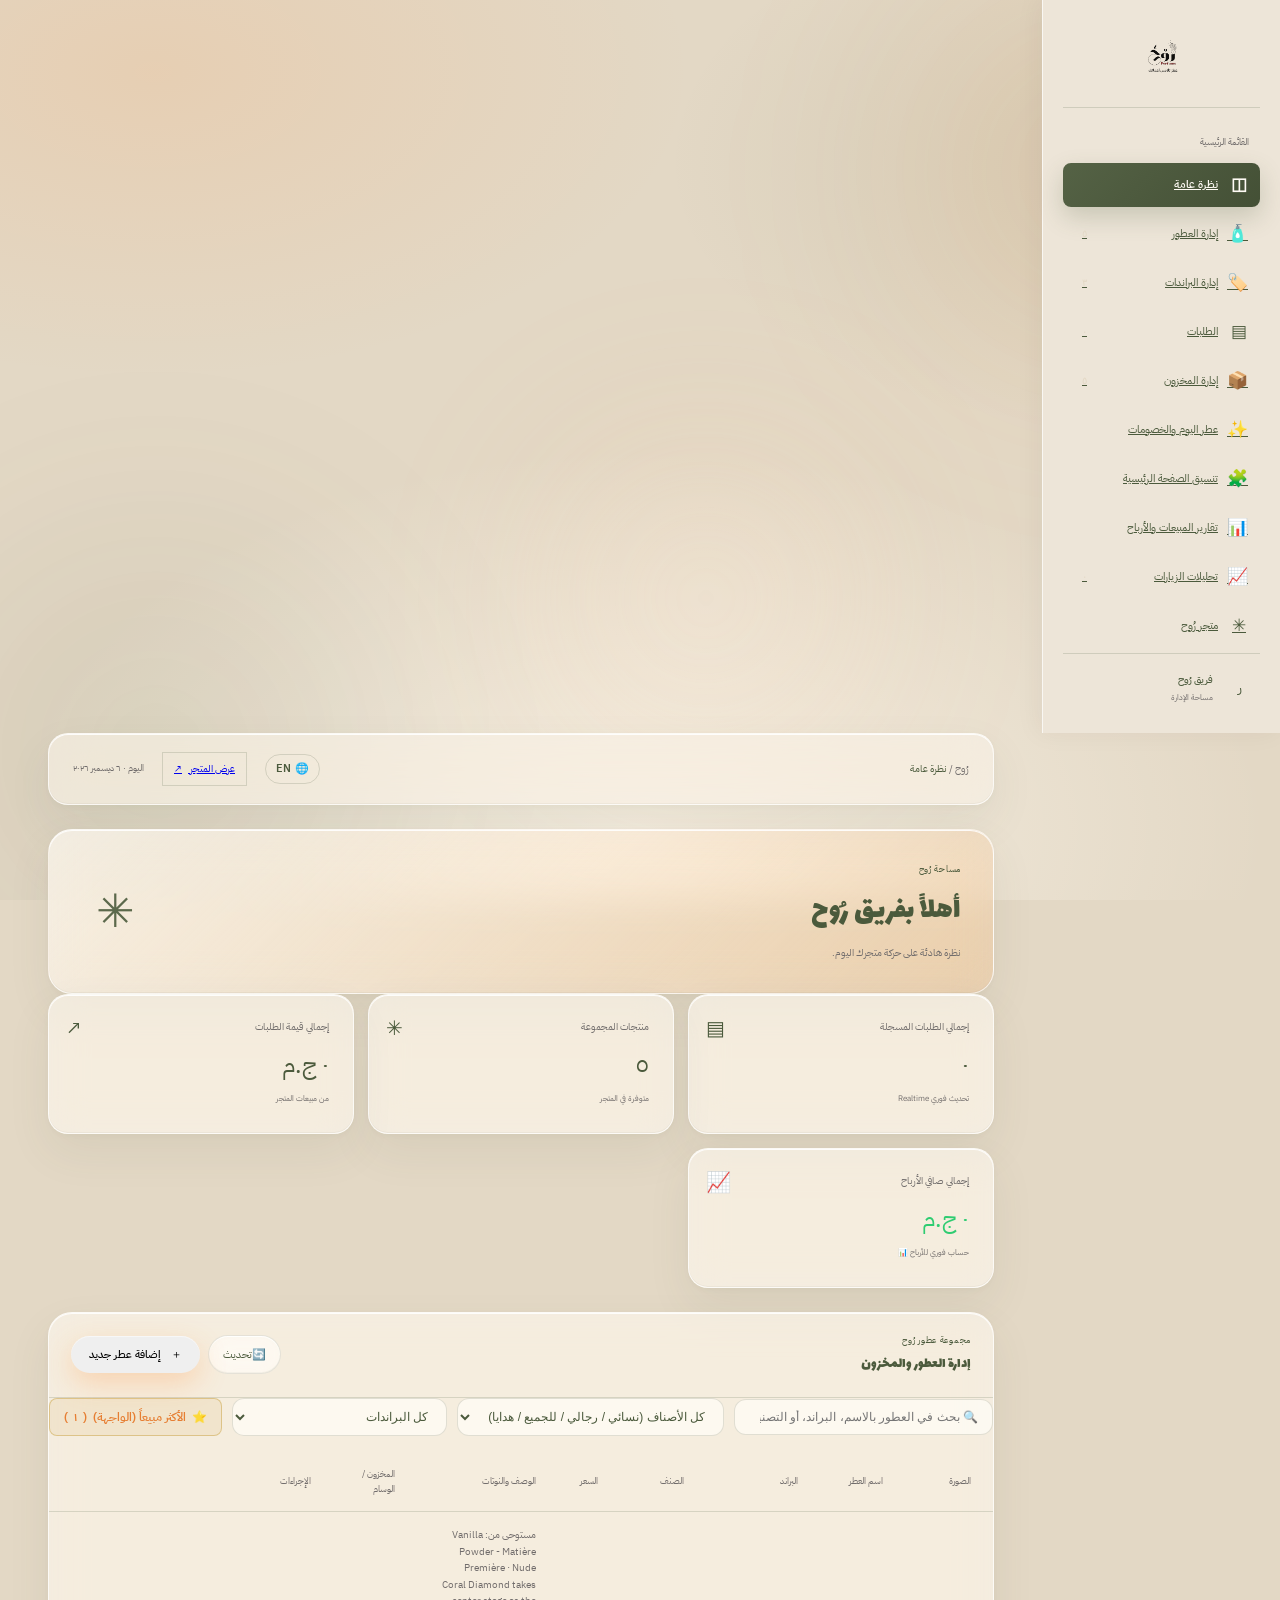
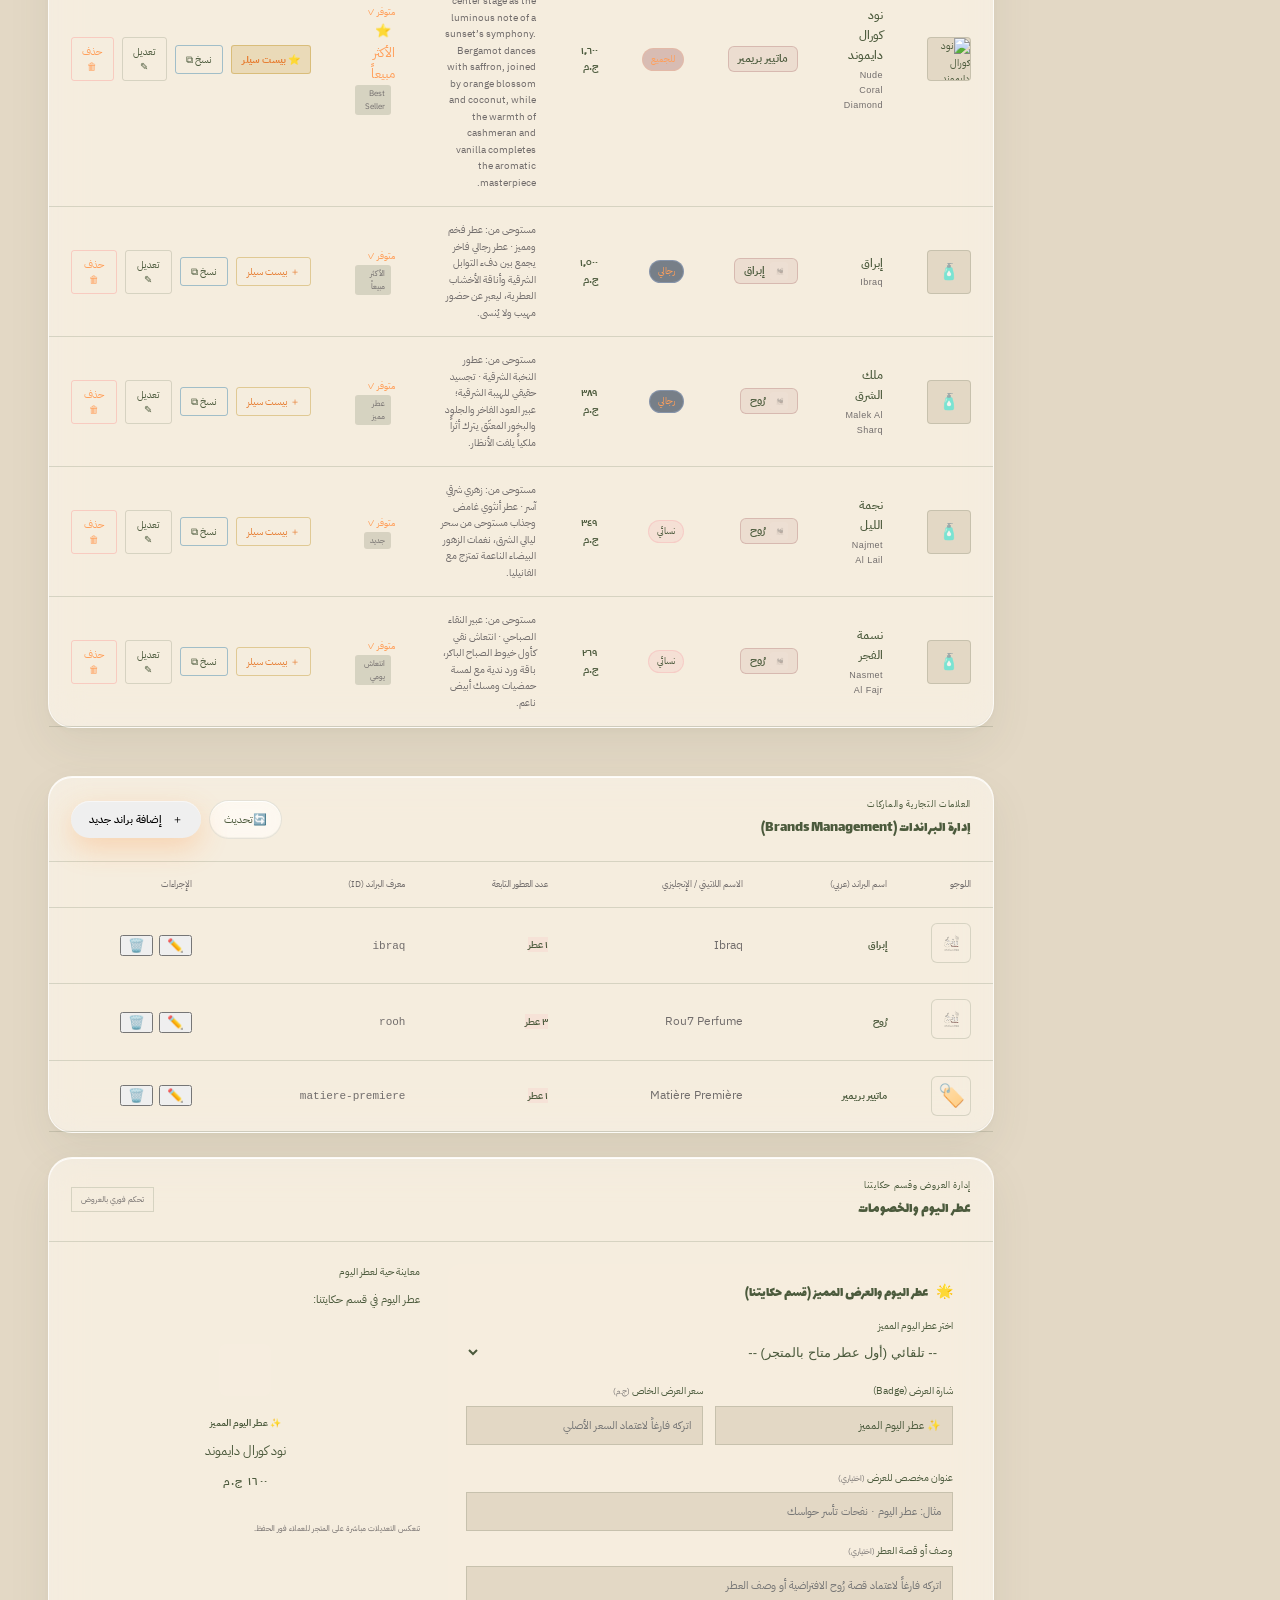
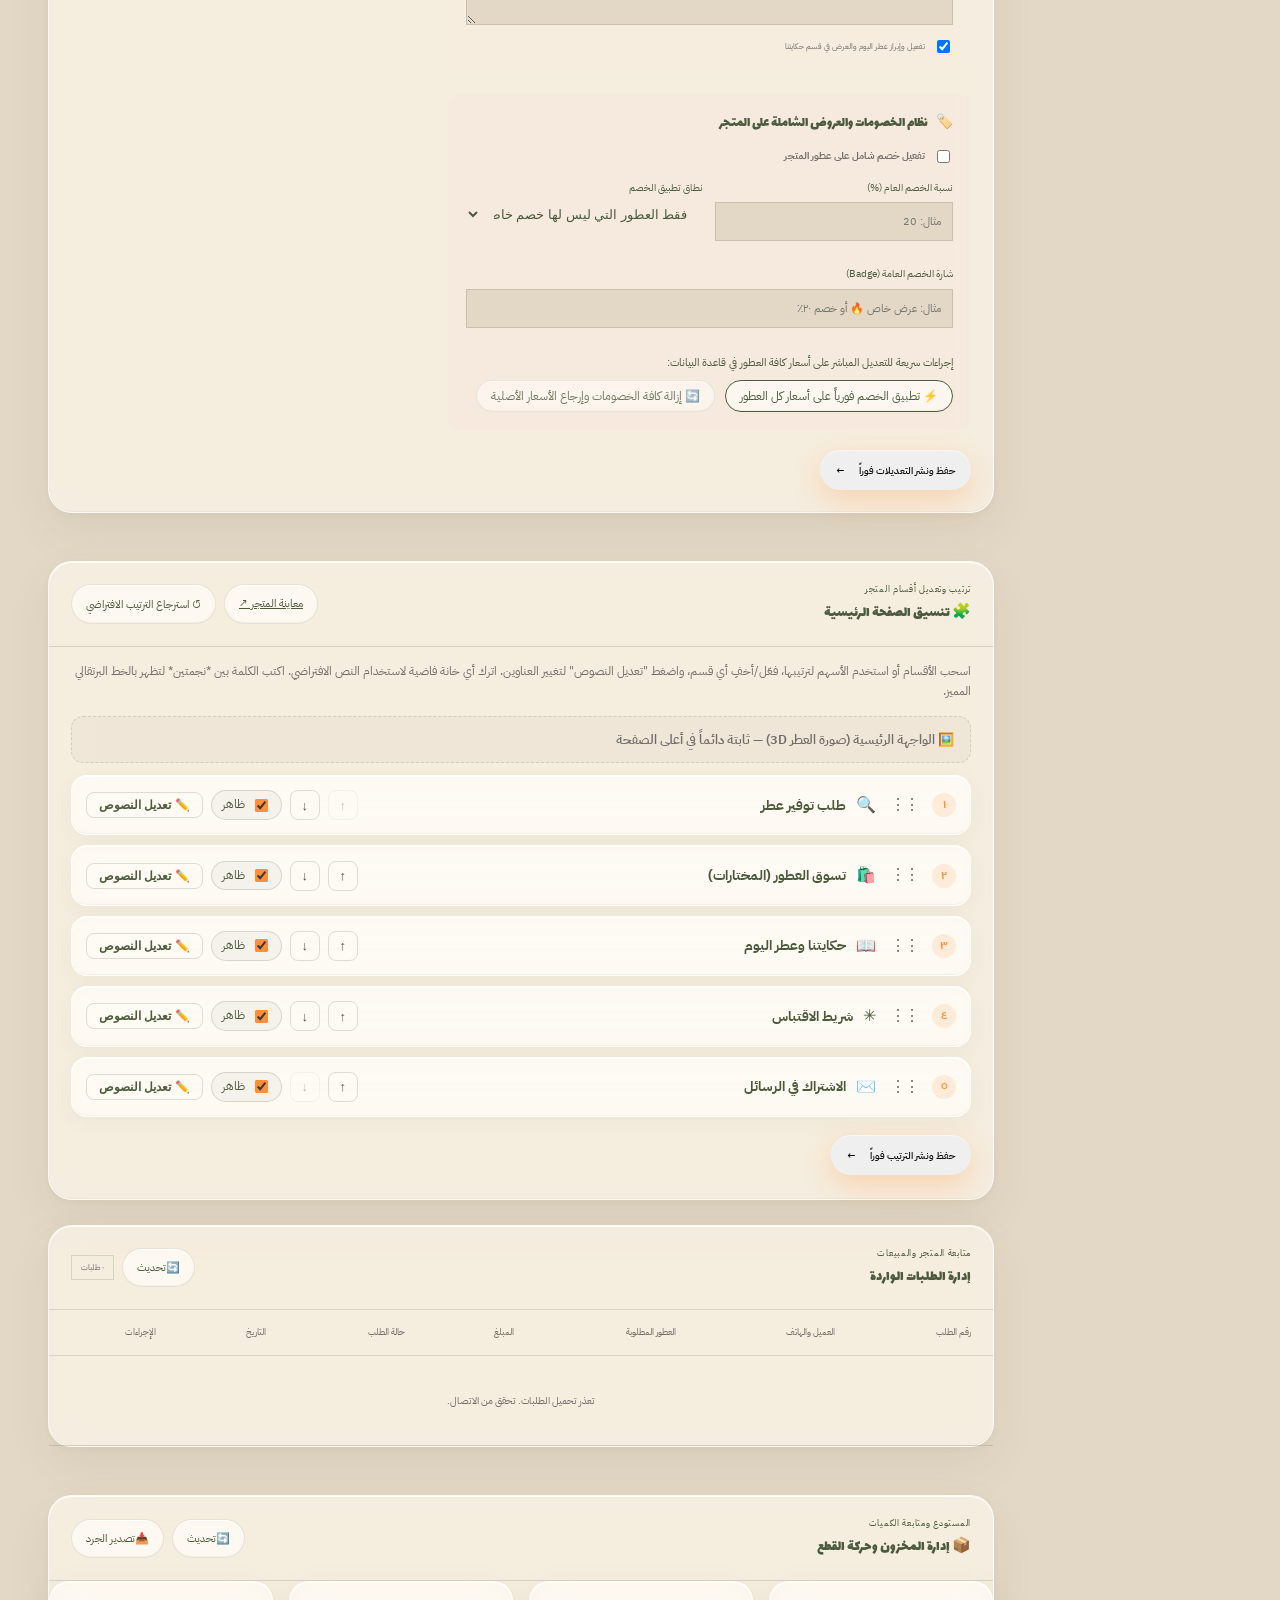
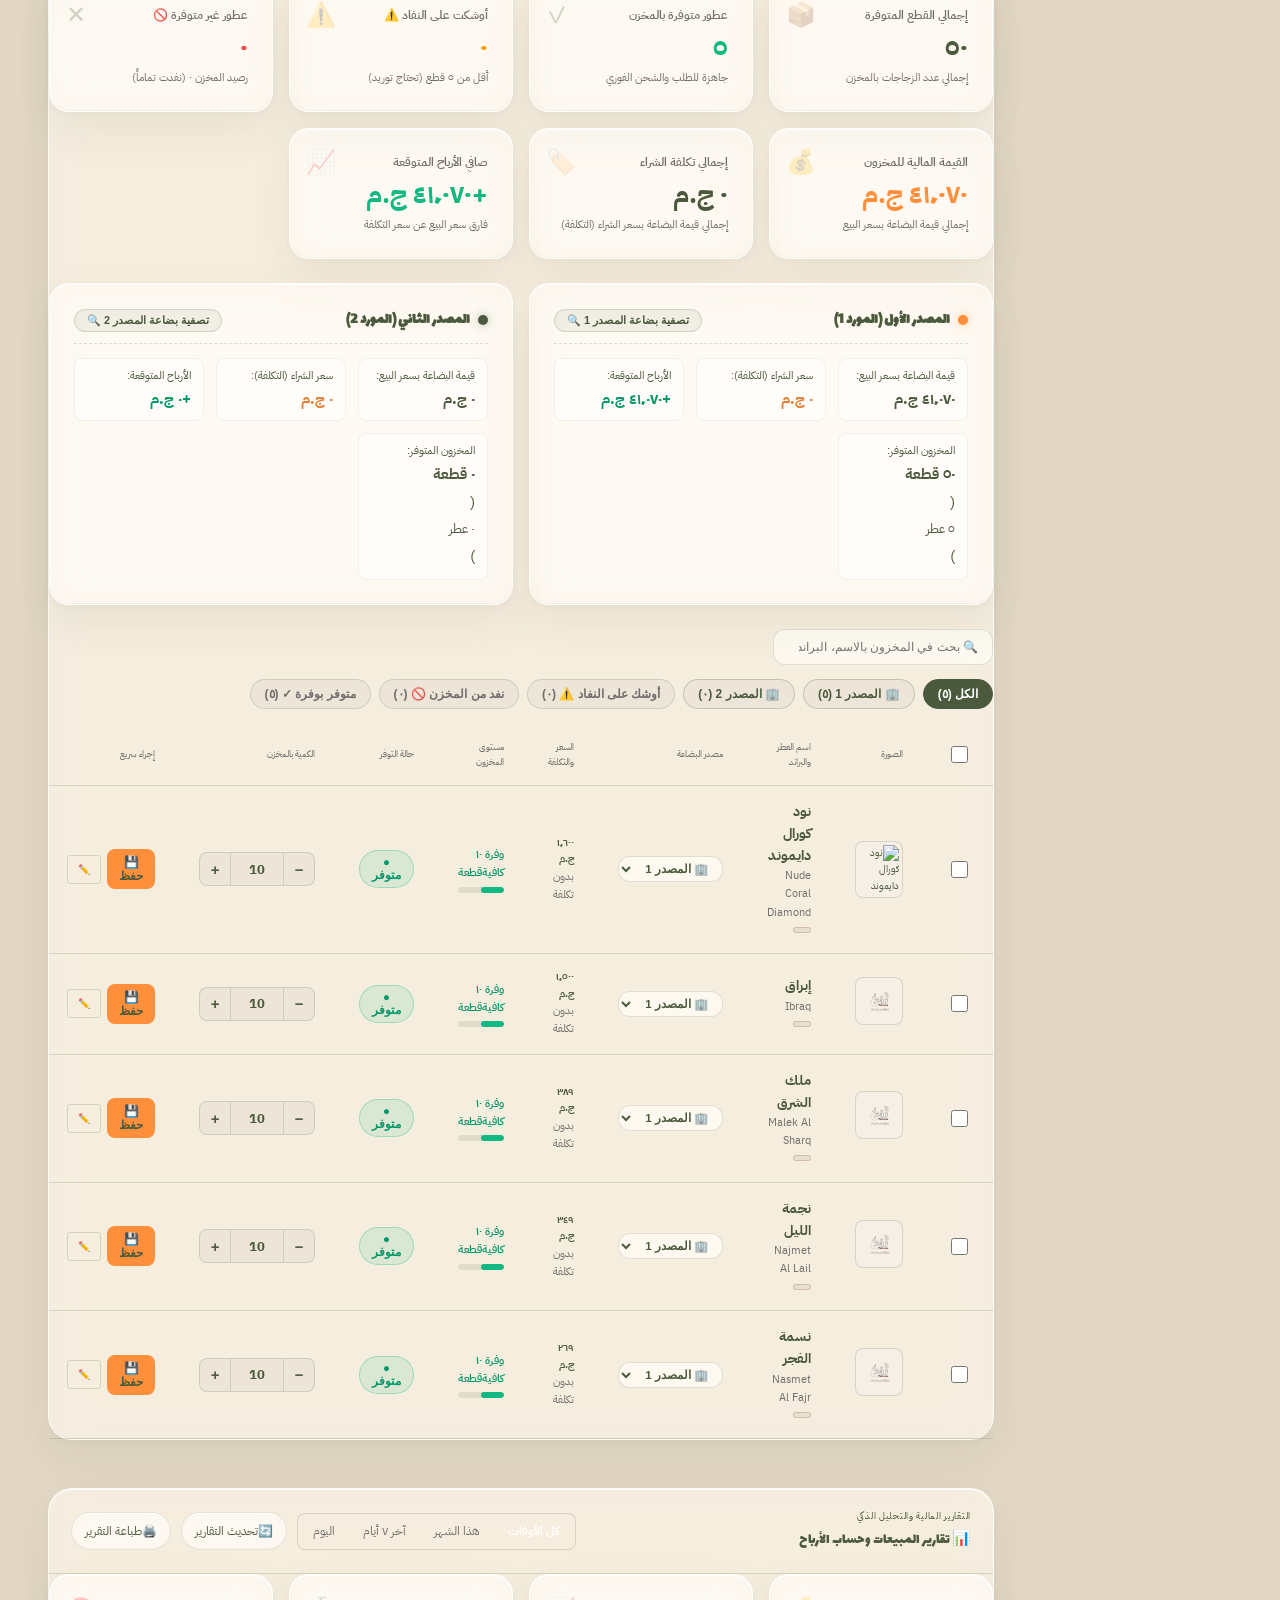
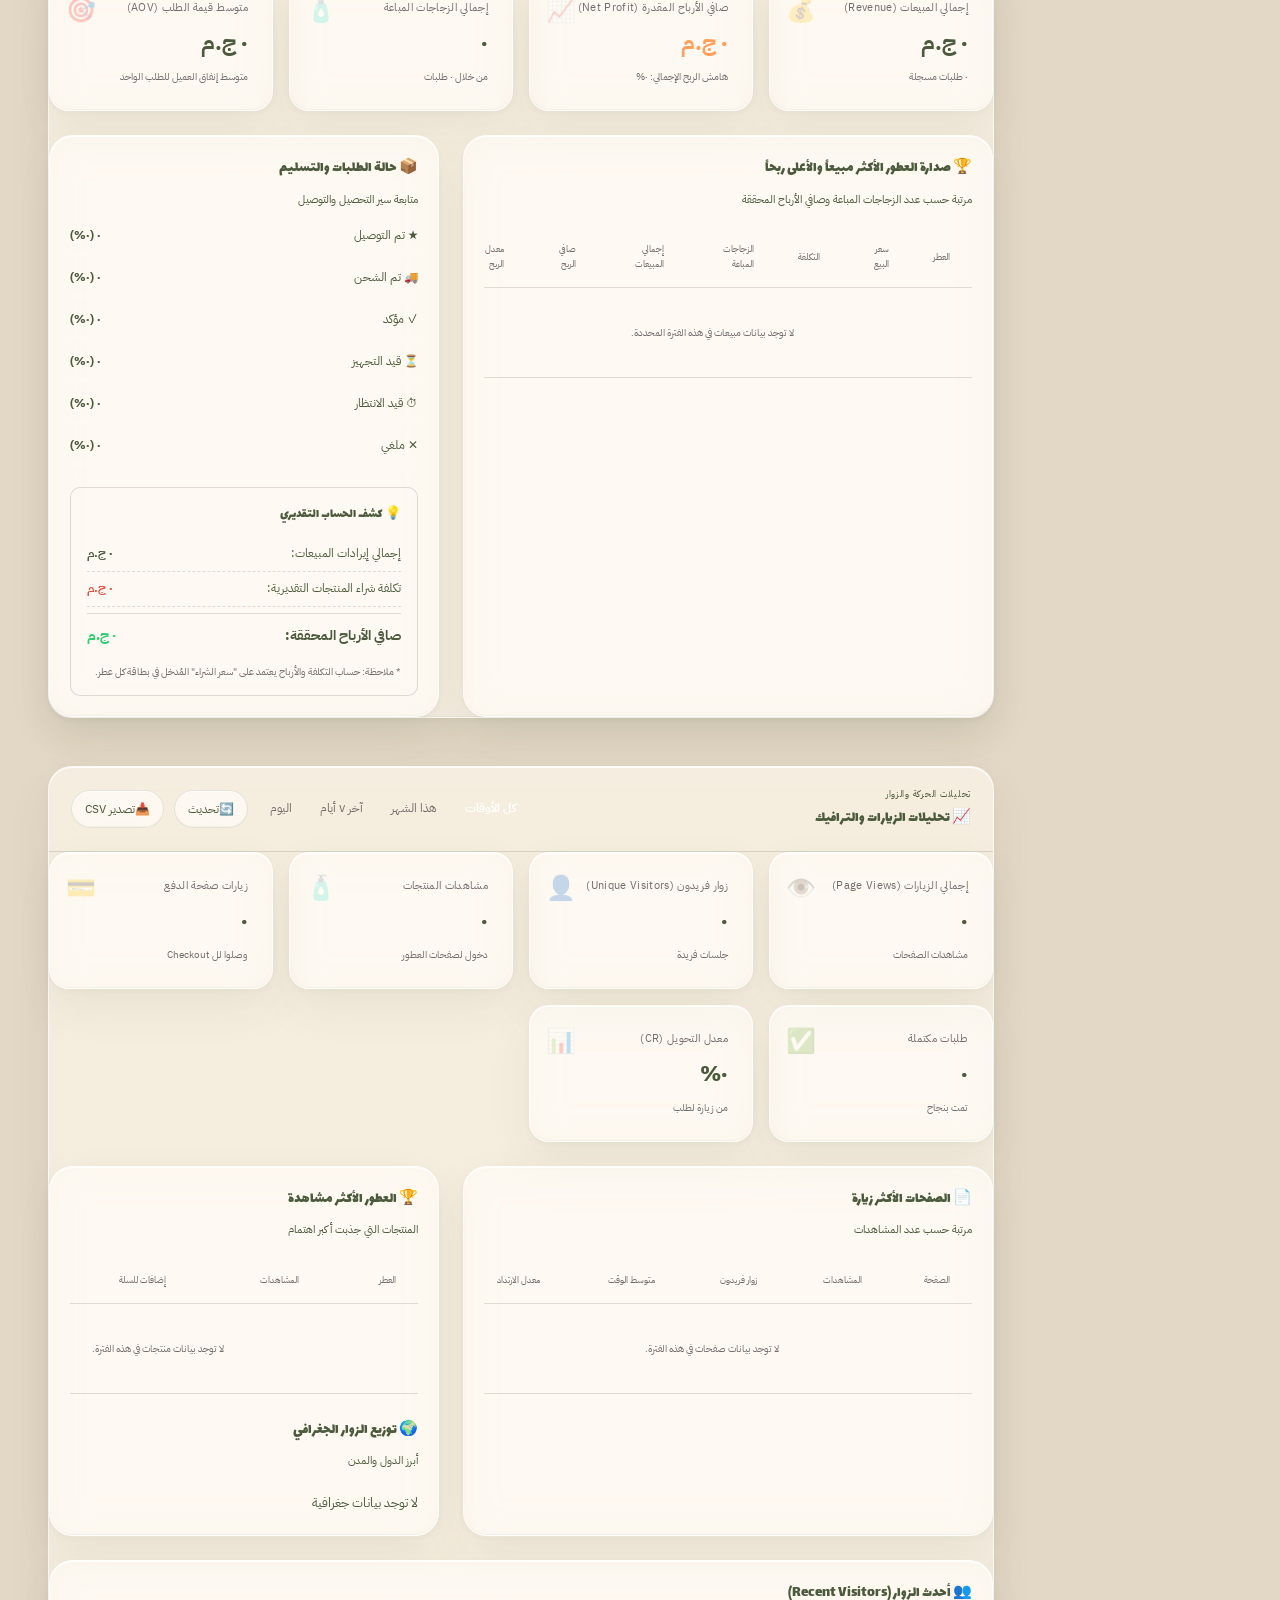
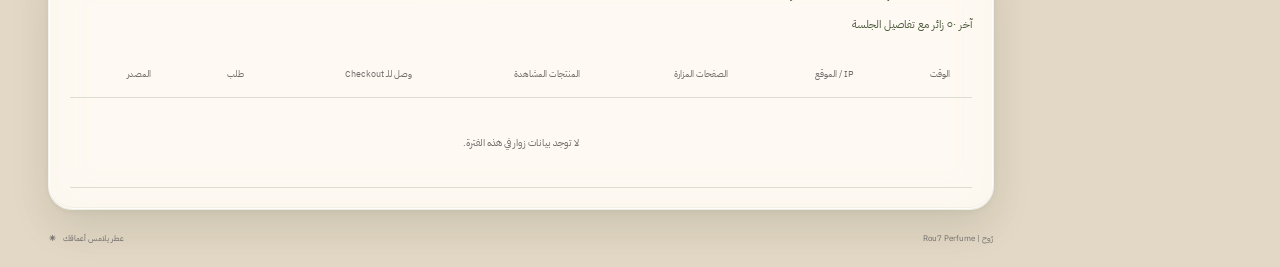
==== commit 26585630: "Add BBH Bogle and Lalezar Google Fonts for display typography" ====
--- a/admin.html
+++ b/admin.html
@@ -5,7 +5,7 @@
   <meta name="theme-color" content="#E3D8C5"><meta name="description" content="لوحة إدارة رُوح | Rou7 Perfume">
   <title>لوحة رُوح | Rou7 Perfume</title><link rel="icon" type="image/png" href="assets/branding/favicon.png">
   <link rel="preconnect" href="https://fonts.googleapis.com"><link rel="preconnect" href="https://fonts.gstatic.com" crossorigin>
-  <link href="https://fonts.googleapis.com/css2?family=IBM+Plex+Sans+Arabic:wght@300;400;500;600;700&family=Outfit:wght@400;500;600;700&family=Plus+Jakarta+Sans:wght@400;500;600;700&display=swap" rel="stylesheet"><link rel="stylesheet" href="admin.css"><link rel="stylesheet" href="luxury-glass.css">
+  <link href="https://fonts.googleapis.com/css2?family=BBH+Bogle&family=IBM+Plex+Sans+Arabic:wght@300;400;500;600;700&family=Lalezar&family=Outfit:wght@400;500;600;700&family=Plus+Jakarta+Sans:wght@400;500;600;700&display=swap" rel="stylesheet"><link rel="stylesheet" href="admin.css"><link rel="stylesheet" href="luxury-glass.css">
 </head>
 <body class="light">
   <aside class="admin-sidebar"><a href="index.html" class="admin-logo"><img class="brand-logo" src="assets/branding/1.svg" data-dark="assets/branding/1.svg" data-light="assets/branding/1.svg" alt="رُوح | Rou7 Perfume"></a><div class="side-label">القائمة الرئيسية</div><a class="side-link selected" href="#overview"><span>◫</span> نظرة عامة</a><a class="side-link" href="#products-panel"><span>🧴</span> إدارة العطور <b id="prodBadge">٠</b></a><a class="side-link" href="#brands-panel"><span>🏷️</span> إدارة البراندات <b id="brandBadge">٠</b></a><a class="side-link" href="#orders"><span>▤</span> الطلبات <b id="orderBadge">٠</b></a><a class="side-link" href="#inventory-panel"><span>📦</span> إدارة المخزون <b id="inventoryBadge">٠</b></a><a class="side-link" href="#campaign"><span>✨</span> عطر اليوم والخصومات</a><a class="side-link" href="#homepage-panel"><span>🧩</span> تنسيق الصفحة الرئيسية</a><a class="side-link" href="#sales-panel"><span>📊</span> تقارير المبيعات والأرباح</a><a class="side-link" href="#traffic-panel"><span>📈</span> تحليلات الزيارات <b id="trafficBadge">٠</b></a><a class="side-link" href="index.html#collection"><span>✳</span> متجر رُوح</a><div class="sidebar-bottom"><span class="admin-avatar">ر</span><span><strong>فريق رُوح</strong><small>مساحة الإدارة</small></span></div></aside>
--- a/luxury-glass.css
+++ b/luxury-glass.css
@@ -27,7 +27,7 @@
   --glass-shadow-hover: 0 28px 64px rgba(75, 90, 60, 0.14), 0 8px 24px rgba(255, 143, 58, 0.12);
 
   /* Typography Pairings */
-  --font-display: 'IBM Plex Sans Arabic', 'Outfit', 'Plus Jakarta Sans', sans-serif;
+  --font-display: 'BBH Bogle', 'Lalezar', 'IBM Plex Sans Arabic', sans-serif;
   --font-body: 'IBM Plex Sans Arabic', 'Plus Jakarta Sans', sans-serif;
 
   /* Motion & Spring Physics */
@@ -67,6 +67,18 @@
   text-rendering: optimizeLegibility;
 }
 
+.bbh-bogle-regular {
+  font-family: "BBH Bogle", sans-serif;
+  font-weight: 400;
+  font-style: normal;
+}
+
+.lalezar-regular {
+  font-family: "Lalezar", sans-serif;
+  font-weight: 400;
+  font-style: normal;
+}
+
 h1, h2, h3, h4,
 .section-heading h2,
 .story-copy h2,
@@ -76,7 +88,34 @@
 .analysis-heading,
 .welcome h1 {
   font-family: var(--font-display);
-  letter-spacing: -0.02em;
+  font-weight: 400;
+  letter-spacing: 0.01em;
+}
+
+html[dir="rtl"] h1,
+html[dir="rtl"] h2,
+html[dir="rtl"] h3,
+html[dir="rtl"] h4,
+html[dir="rtl"] .section-heading h2,
+html[dir="rtl"] .story-copy h2,
+html[dir="rtl"] .newsletter h2,
+html[dir="rtl"] .cp-main-title,
+html[dir="rtl"] .prod-main-title,
+html[dir="rtl"] .analysis-heading,
+html[dir="rtl"] .welcome h1 {
+  letter-spacing: 0;
+}
+
+.section-heading h2 em,
+.story-copy h2 em,
+.newsletter h2 em,
+.cp-main-title em,
+.analysis-heading em,
+.welcome h1 em {
+  font-family: var(--font-display) !important;
+  font-weight: 400 !important;
+  font-style: normal !important;
+  letter-spacing: inherit !important;
 }
 
 /* ── Ambient Floating Mesh Orbs Layer ────────────────────────────────────── */
@@ -861,10 +900,1037 @@
   }
 }
 
+/* ── Interactive Color-Shifting Editorial Hero Showcase ─────────────────── */
+.hero.hero-fullwidth {
+  min-height: auto !important;
+  height: auto !important;
+  padding: 14px 28px 28px !important;
+  flex-direction: column !important;
+  gap: 14px;
+  overflow: visible !important;
+  background: radial-gradient(
+    ellipse 70% 60% at 50% 42%,
+    var(--hero-outer-glow, rgba(255, 143, 58, 0.22)) 0%,
+    rgba(235, 226, 212, 0.35) 58%,
+    transparent 100%
+  ) !important;
+  transition: background 0.8s var(--ease-luxury);
+}
+
+.hero.hero-fullwidth .hero-art {
+  max-width: 1320px !important;
+  width: 100% !important;
+  height: auto !important;
+  min-height: 0 !important;
+  max-height: none !important;
+  margin: 0 auto !important;
+  transform: none !important;
+  display: block !important;
+  overflow: visible !important;
+  z-index: 3;
+}
+
+.hero.hero-fullwidth .hero-art::before {
+  display: none !important;
+}
+
+.hero .scroll-cue {
+  position: relative !important;
+  bottom: auto !important;
+  left: auto !important;
+  right: auto !important;
+  margin: 4px auto 0 !important;
+  z-index: 3;
+}
+
+.hero-editorial-stage {
+  position: relative;
+  width: 100%;
+  height: auto !important;
+  max-height: none !important;
+  min-height: clamp(500px, calc(100vh - 155px), 600px);
+  border-radius: 28px;
+  overflow: hidden;
+  padding: 20px 36px 24px;
+  display: flex;
+  flex-direction: column;
+  justify-content: space-between;
+  gap: 14px;
+  color: #FFFFFF;
+  border: 1px solid rgba(255, 255, 255, 0.18);
+  box-shadow:
+    0 34px 86px var(--hstage-shadow, rgba(40, 20, 14, 0.38)),
+    inset 0 1px 0 rgba(255, 255, 255, 0.28);
+  transition: box-shadow 0.78s var(--ease-luxury);
+  outline: none;
+  user-select: none;
+}
+
+.hstage-bg-layer {
+  position: absolute;
+  inset: 0;
+  z-index: 0;
+  opacity: 0;
+  pointer-events: none;
+  transition: opacity 0.78s var(--ease-luxury);
+  will-change: opacity;
+}
+
+.hstage-bg-layer.is-active {
+  opacity: 1;
+}
+
+.hstage-vignette {
+  position: absolute;
+  inset: 0;
+  z-index: 1;
+  pointer-events: none;
+  background:
+    radial-gradient(ellipse 80% 50% at 50% 0%, rgba(255, 255, 255, 0.12), transparent 60%),
+    radial-gradient(ellipse 75% 45% at 50% 105%, rgba(0, 0, 0, 0.18), transparent 65%);
+}
+
+.hstage-topbar,
+.hstage-grid {
+  position: relative;
+  z-index: 2;
+}
+
+/* Topbar & Scrollable Pill Bar */
+.hstage-topbar {
+  display: flex;
+  align-items: center;
+  justify-content: center;
+  position: relative;
+  min-height: 40px;
+  gap: 14px;
+  width: 100%;
+}
+
+.hstage-brand-cue {
+  position: absolute;
+  inset-inline-start: 0;
+  display: inline-flex;
+  align-items: center;
+  gap: 6px;
+  font-size: 12px;
+  font-weight: 600;
+  letter-spacing: 0.06em;
+  color: rgba(255, 255, 255, 0.85);
+  white-space: nowrap;
+}
+
+.hstage-spark {
+  color: #FFE0B8;
+}
+
+.hstage-counter {
+  color: rgba(255, 255, 255, 0.65);
+  font-variant-numeric: tabular-nums;
+}
+
+.hstage-pill-scroller {
+  display: inline-flex;
+  align-items: center;
+  gap: 6px;
+  max-width: min(680px, calc(100% - 290px));
+  direction: ltr;
+}
+
+.hstage-pill-scroller[hidden] {
+  display: none !important;
+}
+
+.hstage-pill-scroll-btn {
+  flex-shrink: 0;
+  width: 30px;
+  height: 30px;
+  border-radius: 50%;
+  border: 1px solid rgba(255, 255, 255, 0.24);
+  background: rgba(255, 255, 255, 0.10);
+  backdrop-filter: blur(10px);
+  -webkit-backdrop-filter: blur(10px);
+  color: #FFFFFF;
+  display: grid;
+  place-items: center;
+  padding: 0;
+  cursor: pointer;
+  transition: all 0.24s var(--ease-luxury);
+}
+
+.hstage-pill-scroll-btn:hover {
+  background: #FFFFFF;
+  color: #1A2016;
+  border-color: #FFFFFF;
+  transform: scale(1.08);
+}
+
+.hstage-pill-nav {
+  display: flex;
+  align-items: center;
+  gap: 4px;
+  padding: 4px;
+  border-radius: 999px;
+  background: rgba(255, 255, 255, 0.09);
+  backdrop-filter: blur(14px);
+  -webkit-backdrop-filter: blur(14px);
+  border: 1px solid rgba(255, 255, 255, 0.18);
+  flex: 1;
+  min-width: 0;
+  overflow-x: auto;
+  overflow-y: hidden;
+  scroll-behavior: smooth;
+  -webkit-overflow-scrolling: touch;
+  scrollbar-width: none;
+}
+
+html[dir="rtl"] .hstage-pill-nav {
+  direction: rtl;
+}
+
+.hstage-pill-nav::-webkit-scrollbar {
+  display: none;
+}
+
+.hstage-pill-nav[hidden] {
+  display: none !important;
+}
+
+.hstage-pill-btn {
+  flex-shrink: 0;
+  border: 0;
+  background: transparent;
+  color: rgba(255, 255, 255, 0.82);
+  padding: 7px 15px;
+  border-radius: 999px;
+  font-size: 12.5px;
+  font-weight: 500;
+  cursor: pointer;
+  white-space: nowrap;
+  transition: all 0.28s var(--ease-luxury);
+}
+
+.hstage-pill-btn:hover {
+  color: #FFFFFF;
+  background: rgba(255, 255, 255, 0.12);
+}
+
+.hstage-pill-btn.is-active {
+  background: #FFFFFF;
+  color: #1A2016;
+  font-weight: 700;
+  box-shadow: 0 6px 18px rgba(0, 0, 0, 0.22);
+}
+
+/* 3-Column Editorial Grid */
+.hstage-grid {
+  display: grid;
+  grid-template-columns: minmax(0, 1.04fr) minmax(0, 1.08fr) minmax(0, 0.88fr);
+  align-items: stretch;
+  gap: 20px;
+  flex: 1;
+}
+
+/* Column 1: Info & Controls */
+.hstage-col-info {
+  display: flex;
+  flex-direction: column;
+  justify-content: space-between;
+  gap: 16px;
+  padding-block: 8px 2px;
+}
+
+.hstage-arrows-row {
+  display: inline-flex;
+  align-items: center;
+  gap: 10px;
+  direction: ltr;
+  width: fit-content;
+  margin-bottom: 12px;
+}
+
+.hstage-arrows-row[hidden] {
+  display: none !important;
+}
+
+.hstage-arrow-btn {
+  width: 36px;
+  height: 36px;
+  border-radius: 50%;
+  border: 1px solid rgba(255, 255, 255, 0.36);
+  background: rgba(255, 255, 255, 0.08);
+  backdrop-filter: blur(10px);
+  -webkit-backdrop-filter: blur(10px);
+  color: #FFFFFF;
+  display: grid;
+  place-items: center;
+  padding: 0;
+  cursor: pointer;
+  transition: all 0.25s var(--ease-luxury);
+}
+
+.hstage-arrow-btn:hover {
+  background: #FFFFFF;
+  color: #1A2016;
+  border-color: #FFFFFF;
+  transform: scale(1.08);
+}
+
+.hero .hero-editorial-stage h1.hstage-title {
+  font-family: var(--font-display);
+  font-size: clamp(28px, 3vw, 44px) !important;
+  font-weight: 400 !important;
+  line-height: 1.12 !important;
+  letter-spacing: 0.015em !important;
+  color: #FFFFFF;
+  margin: 0 0 10px !important;
+  text-shadow: 0 4px 24px rgba(0, 0, 0, 0.16);
+}
+
+html[dir="rtl"] .hero .hero-editorial-stage h1.hstage-title {
+  letter-spacing: 0 !important;
+}
+
+.hstage-inspired {
+  font-size: 12px;
+  color: rgba(255, 255, 255, 0.88);
+  background: rgba(255, 255, 255, 0.12);
+  border: 1px solid rgba(255, 255, 255, 0.2);
+  padding: 4px 12px;
+  border-radius: 999px;
+  width: fit-content;
+  margin: 0 0 10px;
+}
+
+.hstage-inspired[hidden] {
+  display: none !important;
+}
+
+.hstage-notes {
+  display: flex;
+  flex-direction: column;
+  gap: 7px;
+  margin: 2px 0 16px;
+  max-width: 420px;
+}
+
+.hstage-notes[hidden] {
+  display: none !important;
+}
+
+.hstage-notes-row {
+  display: flex;
+  align-items: center;
+  gap: 8px;
+  flex-wrap: wrap;
+}
+
+.hstage-note-tier {
+  font-size: 11px;
+  font-weight: 700;
+  letter-spacing: 0.05em;
+  text-transform: uppercase;
+  color: rgba(255, 255, 255, 0.68);
+  min-width: 50px;
+  flex-shrink: 0;
+}
+
+.hstage-note-chips {
+  display: flex;
+  align-items: center;
+  flex-wrap: wrap;
+  gap: 5px;
+  flex: 1;
+}
+
+.hstage-note-chip {
+  display: inline-flex;
+  align-items: center;
+  padding: 3px 10px;
+  border-radius: 999px;
+  font-size: 12px;
+  font-weight: 500;
+  line-height: 1.35;
+  color: #FFFFFF;
+  background: rgba(255, 255, 255, 0.13);
+  border: 1px solid rgba(255, 255, 255, 0.24);
+  backdrop-filter: blur(8px);
+  -webkit-backdrop-filter: blur(8px);
+  transition: background 0.25s var(--ease-luxury), border-color 0.25s var(--ease-luxury), transform 0.25s var(--ease-luxury);
+}
+
+.hstage-note-chip:hover {
+  background: rgba(255, 255, 255, 0.24);
+  border-color: rgba(255, 255, 255, 0.48);
+  transform: translateY(-1px);
+}
+
+.hstage-cta-row {
+  display: flex;
+  align-items: center;
+  flex-wrap: wrap;
+  gap: 12px;
+}
+
+.hstage-cta-primary {
+  position: relative;
+  overflow: hidden;
+  background: #FFFFFF;
+  color: #1A2016;
+  border: 0;
+  border-radius: 999px;
+  padding: 12px 24px;
+  font-size: 14px;
+  font-weight: 700;
+  display: inline-flex;
+  align-items: center;
+  gap: 10px;
+  cursor: pointer;
+  box-shadow: 0 12px 30px rgba(0, 0, 0, 0.22);
+  transition: all 0.3s var(--ease-luxury);
+}
+
+.hstage-cta-primary::after {
+  content: "";
+  position: absolute;
+  top: -50%;
+  left: -130%;
+  width: 65%;
+  height: 200%;
+  background: linear-gradient(
+    112deg,
+    transparent 0%,
+    rgba(255, 255, 255, 0.25) 40%,
+    rgba(255, 143, 58, 0.25) 50%,
+    rgba(255, 255, 255, 0.25) 60%,
+    transparent 100%
+  );
+  transform: skewX(-18deg);
+  pointer-events: none;
+  transition: left 0.72s var(--ease-luxury);
+}
+
+.hstage-cta-primary:hover::after {
+  left: 145%;
+}
+
+.hstage-cta-primary:hover {
+  transform: translateY(-2px);
+  box-shadow: 0 16px 38px rgba(0, 0, 0, 0.28);
+}
+
+.hstage-cta-chevron {
+  display: inline-flex;
+  align-items: center;
+  transition: transform 0.28s var(--ease-luxury);
+}
+
+html[dir="rtl"] .hstage-cta-chevron svg {
+  transform: scaleX(-1);
+}
+
+html[dir="rtl"] .hstage-cta-primary:hover .hstage-cta-chevron {
+  transform: translateX(-4px);
+}
+
+html[dir="ltr"] .hstage-cta-primary:hover .hstage-cta-chevron {
+  transform: translateX(4px);
+}
+
+.hstage-cta-secondary {
+  padding: 12px 20px;
+  border-radius: 999px;
+  border: 1px solid rgba(255, 255, 255, 0.34);
+  background: rgba(255, 255, 255, 0.08);
+  backdrop-filter: blur(12px);
+  -webkit-backdrop-filter: blur(12px);
+  color: #FFFFFF;
+  font-size: 13.5px;
+  font-weight: 600;
+  transition: all 0.28s var(--ease-luxury);
+}
+
+.hstage-cta-secondary:hover {
+  background: rgba(255, 255, 255, 0.18);
+  border-color: rgba(255, 255, 255, 0.6);
+  transform: translateY(-2px);
+}
+
+.hstage-socials {
+  display: flex;
+  align-items: center;
+  gap: 14px;
+}
+
+.hstage-socials a {
+  width: 34px;
+  height: 34px;
+  border-radius: 50%;
+  display: grid;
+  place-items: center;
+  color: rgba(255, 255, 255, 0.76);
+  background: rgba(255, 255, 255, 0.08);
+  border: 1px solid rgba(255, 255, 255, 0.16);
+  transition: all 0.25s var(--ease-luxury);
+}
+
+.hstage-socials a:hover {
+  color: #FFFFFF;
+  background: rgba(255, 255, 255, 0.2);
+  border-color: rgba(255, 255, 255, 0.45);
+  transform: translateY(-2px);
+}
+
+/* Column 2: Center 3D Bottle Stage */
+.hstage-col-bottle {
+  display: flex;
+  flex-direction: column;
+  align-items: center;
+  justify-content: center;
+  gap: 14px;
+  position: relative;
+}
+
+.hstage-bottle-stage {
+  position: relative;
+  display: flex;
+  align-items: center;
+  justify-content: center;
+  perspective: 1100px;
+  min-height: clamp(235px, 36vh, 330px);
+  width: 100%;
+}
+
+.hstage-bottle-glow {
+  position: absolute;
+  width: 300px;
+  height: 300px;
+  border-radius: 50%;
+  background: radial-gradient(circle, var(--hstage-spot-glow, rgba(255, 255, 255, 0.32)) 0%, transparent 70%);
+  filter: blur(36px);
+  pointer-events: none;
+  transition: background 0.78s var(--ease-luxury);
+}
+
+.hstage-bottle-wrap {
+  position: relative;
+  transform-style: preserve-3d;
+  will-change: transform;
+  animation: hstageFloat 6s ease-in-out infinite;
+}
+
+.hstage-bottle-shadow {
+  position: absolute;
+  bottom: -14px;
+  left: 50%;
+  transform: translateX(-50%);
+  width: 140px;
+  height: 20px;
+  border-radius: 50%;
+  background: radial-gradient(ellipse at center, rgba(0, 0, 0, 0.48) 0%, transparent 72%);
+  filter: blur(8px);
+  animation: hstageShadowPulse 6s ease-in-out infinite;
+  pointer-events: none;
+}
+
+.hstage-bottle-link {
+  display: block;
+  outline: none;
+}
+
+.hstage-bottle-img {
+  max-height: clamp(225px, 35vh, 320px);
+  max-width: 100%;
+  width: auto;
+  object-fit: contain;
+  filter: drop-shadow(0 28px 44px rgba(0, 0, 0, 0.42));
+  transition: transform 0.45s var(--ease-luxury), filter 0.45s ease;
+  user-select: none;
+  -webkit-user-drag: none;
+}
+
+.hstage-bottle-wrap:hover .hstage-bottle-img {
+  transform: scale(1.05) translateY(-6px);
+  filter: drop-shadow(0 36px 52px rgba(0, 0, 0, 0.52));
+}
+
+.hstage-tagline {
+  margin: 0;
+  text-align: center;
+  font-size: 13.5px;
+  line-height: 1.5;
+  color: rgba(255, 255, 255, 0.86);
+  font-weight: 400;
+  letter-spacing: 0.01em;
+}
+
+/* Column 3: Price, Circular Sizes & Interactive Next Preview */
+.hstage-col-meta {
+  display: flex;
+  flex-direction: column;
+  justify-content: space-between;
+  align-items: flex-end;
+  text-align: end;
+  gap: 16px;
+  padding-block: 8px 2px;
+}
+
+.hstage-price-now {
+  display: block;
+  font-family: var(--font-display);
+  font-size: clamp(30px, 3vw, 44px);
+  font-weight: 400;
+  line-height: 1.08;
+  color: #FFFFFF;
+  font-variant-numeric: tabular-nums;
+}
+
+.hstage-price-now.is-pop {
+  animation: hstagePricePop 0.36s var(--ease-luxury);
+}
+
+.hstage-price-old-row {
+  display: inline-flex;
+  align-items: center;
+  gap: 8px;
+  margin-top: 6px;
+}
+
+.hstage-price-old-row[hidden] {
+  display: none !important;
+}
+
+.hstage-price-old {
+  font-size: 16px;
+  color: rgba(255, 255, 255, 0.52);
+  text-decoration: line-through;
+}
+
+.hstage-discount-badge {
+  font-size: 11px;
+  font-weight: 700;
+  padding: 3px 10px;
+  border-radius: 999px;
+  background: rgba(255, 255, 255, 0.18);
+  color: #FFFFFF;
+  border: 1px solid rgba(255, 255, 255, 0.28);
+}
+
+.hstage-size-block {
+  margin-top: 16px;
+  display: flex;
+  flex-direction: column;
+  align-items: flex-end;
+  gap: 10px;
+}
+
+.hstage-size-label {
+  font-size: 13px;
+  color: rgba(255, 255, 255, 0.78);
+  font-weight: 500;
+}
+
+.hstage-size-list {
+  display: flex;
+  align-items: center;
+  justify-content: flex-end;
+  flex-wrap: wrap;
+  gap: 10px;
+}
+
+.hstage-size-btn {
+  min-width: 52px;
+  height: 52px;
+  padding: 0 8px;
+  white-space: nowrap;
+  border-radius: 50%;
+  border: 1px solid rgba(255, 255, 255, 0.34);
+  background: rgba(255, 255, 255, 0.08);
+  backdrop-filter: blur(10px);
+  -webkit-backdrop-filter: blur(10px);
+  color: #FFFFFF;
+  font-size: 12px;
+  font-weight: 600;
+  display: inline-flex;
+  align-items: center;
+  justify-content: center;
+  cursor: pointer;
+  transition: all 0.28s var(--ease-luxury);
+}
+
+.hstage-size-btn:hover:not(.is-static):not(.is-active) {
+  background: rgba(255, 255, 255, 0.2);
+  border-color: rgba(255, 255, 255, 0.65);
+}
+
+.hstage-size-btn.is-active {
+  background: #FFFFFF;
+  color: #1A2016;
+  border-color: #FFFFFF;
+  font-weight: 700;
+  box-shadow: 0 10px 24px rgba(0, 0, 0, 0.22);
+  transform: scale(1.06);
+}
+
+.hstage-size-btn.is-static {
+  cursor: default;
+  opacity: 0.85;
+}
+
+/* Bottom-Corner Interactive Next-Perfume Preview */
+.hstage-next-preview {
+  display: inline-flex;
+  align-items: center;
+  gap: 10px;
+  padding: 8px 14px 8px 10px;
+  border-radius: 20px;
+  border: 1px solid rgba(255, 255, 255, 0.18);
+  background: rgba(255, 255, 255, 0.08);
+  backdrop-filter: blur(14px);
+  -webkit-backdrop-filter: blur(14px);
+  color: #FFFFFF;
+  cursor: pointer;
+  transition: all 0.32s var(--ease-luxury);
+  max-width: 220px;
+  text-align: start;
+}
+
+.hstage-next-preview[hidden] {
+  display: none !important;
+}
+
+.hstage-next-preview:hover {
+  background: rgba(255, 255, 255, 0.18);
+  border-color: rgba(255, 255, 255, 0.45);
+  transform: translateY(-3px);
+}
+
+.hstage-next-thumb-wrap {
+  flex-shrink: 0;
+  display: flex;
+  align-items: center;
+  justify-content: center;
+}
+
+.hstage-next-thumb-img {
+  width: 50px;
+  height: 62px;
+  object-fit: contain;
+  filter: drop-shadow(0 8px 14px rgba(0, 0, 0, 0.35));
+  transition: transform 0.35s var(--ease-luxury);
+}
+
+.hstage-next-preview:hover .hstage-next-thumb-img {
+  transform: scale(1.12) translateY(-3px) rotate(-4deg);
+}
+
+.hstage-next-preview.is-bump {
+  animation: hstagePricePop 0.42s var(--ease-luxury);
+}
+
+.hstage-next-caption {
+  display: flex;
+  flex-direction: column;
+  gap: 2px;
+  min-width: 0;
+}
+
+.hstage-next-eyebrow {
+  font-size: 10.5px;
+  font-weight: 600;
+  color: rgba(255, 255, 255, 0.68);
+  letter-spacing: 0.04em;
+}
+
+.hstage-next-name {
+  font-size: 12.5px;
+  font-weight: 700;
+  color: #FFFFFF;
+  white-space: nowrap;
+  overflow: hidden;
+  text-overflow: ellipsis;
+}
+
+/* Smooth Morph Keyframes */
+@keyframes hstageFloat {
+  0%, 100% { transform: translateY(0px) rotate(-1deg); }
+  50%      { transform: translateY(-14px) rotate(1deg); }
+}
+
+@keyframes hstageShadowPulse {
+  0%, 100% { transform: translateX(-50%) scale(1); opacity: 0.55; }
+  50%      { transform: translateX(-50%) scale(0.84); opacity: 0.28; }
+}
+
+.hstage-bottle-img.is-enter-next {
+  animation: hstageBottleNext 0.62s var(--ease-luxury) both;
+}
+
+.hstage-bottle-img.is-enter-prev {
+  animation: hstageBottlePrev 0.62s var(--ease-luxury) both;
+}
+
+.hstage-info-body.is-enter,
+.hstage-tagline.is-enter {
+  animation: hstageContentIn 0.52s var(--ease-luxury) both;
+}
+
+@keyframes hstageBottleNext {
+  from { opacity: 0; transform: translateX(40px) scale(0.9) rotate(4deg); }
+  to   { opacity: 1; transform: translateX(0) scale(1) rotate(0deg); }
+}
+
+@keyframes hstageBottlePrev {
+  from { opacity: 0; transform: translateX(-40px) scale(0.9) rotate(-4deg); }
+  to   { opacity: 1; transform: translateX(0) scale(1) rotate(0deg); }
+}
+
+@keyframes hstageContentIn {
+  from { opacity: 0; transform: translateY(14px); }
+  to   { opacity: 1; transform: translateY(0); }
+}
+
+@keyframes hstagePricePop {
+  0%   { transform: scale(0.94); }
+  55%  { transform: scale(1.04); }
+  100% { transform: scale(1); }
+}
+
+/* Responsive Tablet & Mobile Hero Stage */
+@media (max-width: 960px) {
+  .hero.hero-fullwidth {
+    padding: 14px 18px 28px !important;
+  }
+
+  .hero-editorial-stage {
+    padding: 20px 22px 24px;
+    min-height: auto !important;
+    height: auto !important;
+  }
+
+  .hstage-brand-cue {
+    display: none;
+  }
+
+  .hstage-pill-scroller {
+    max-width: 100%;
+    width: 100%;
+  }
+
+  .hstage-grid {
+    grid-template-columns: repeat(2, minmax(0, 1fr));
+    gap: 18px;
+  }
+
+  .hstage-col-bottle {
+    grid-column: 1 / -1;
+    order: 1;
+  }
+
+  .hstage-col-info {
+    order: 2;
+    padding-block: 4px;
+  }
+
+  .hstage-col-meta {
+    order: 3;
+    padding-block: 4px;
+  }
+
+  .hero .hero-editorial-stage h1.hstage-title {
+    font-size: clamp(24px, 3.6vw, 34px) !important;
+  }
+}
+
+@media (max-width: 600px) {
+  .hero.hero-fullwidth {
+    padding: 10px 12px 24px !important;
+  }
+
+  .hero.hero-fullwidth .hero-art {
+    height: auto !important;
+    min-height: 0 !important;
+    margin-top: 0 !important;
+  }
+
+  .hero-editorial-stage {
+    border-radius: 22px;
+    padding: 14px 14px 18px;
+    gap: 14px;
+    min-height: auto !important;
+    height: auto !important;
+  }
+
+  .hstage-topbar {
+    justify-content: center;
+  }
+
+  .hstage-pill-scroller {
+    max-width: 100%;
+    width: 100%;
+    gap: 4px;
+  }
+
+  .hstage-pill-scroll-btn {
+    width: 26px;
+    height: 26px;
+  }
+
+  .hstage-pill-nav {
+    scrollbar-width: none;
+  }
+
+  .hstage-pill-nav::-webkit-scrollbar {
+    display: none;
+  }
+
+  .hstage-pill-btn {
+    padding: 6px 12px;
+    font-size: 11.5px;
+  }
+
+  .hstage-grid {
+    grid-template-columns: 1fr;
+    gap: 14px;
+  }
+
+  .hstage-col-bottle {
+    order: 1;
+    gap: 8px;
+  }
+
+  .hstage-bottle-stage {
+    min-height: 205px;
+  }
+
+  .hstage-bottle-img {
+    max-height: 205px;
+  }
+
+  .hstage-tagline {
+    font-size: 12.5px;
+  }
+
+  .hstage-col-meta {
+    order: 2;
+    flex-direction: row;
+    flex-wrap: wrap;
+    align-items: center;
+    justify-content: space-between;
+    text-align: start;
+    gap: 12px;
+    padding: 10px 12px;
+    border-radius: 16px;
+    background: rgba(255, 255, 255, 0.07);
+    border: 1px solid rgba(255, 255, 255, 0.14);
+  }
+
+  .hstage-meta-top {
+    display: flex;
+    flex-direction: column;
+    gap: 8px;
+  }
+
+  .hstage-price-now {
+    font-size: 24px;
+  }
+
+  .hstage-price-old {
+    font-size: 13.5px;
+  }
+
+  .hstage-size-block {
+    margin-top: 2px;
+    align-items: flex-start;
+  }
+
+  .hstage-size-list {
+    justify-content: flex-start;
+  }
+
+  .hstage-size-btn {
+    min-width: 44px;
+    height: 44px;
+    font-size: 11px;
+  }
+
+  .hstage-next-preview {
+    padding: 6px 10px 6px 8px;
+    max-width: 168px;
+  }
+
+  .hstage-next-thumb-img {
+    width: 38px;
+    height: 48px;
+  }
+
+  .hstage-col-info {
+    order: 3;
+    gap: 14px;
+    padding-block: 0;
+  }
+
+  .hstage-arrows-row {
+    margin-bottom: 10px;
+  }
+
+  .hero .hero-editorial-stage h1.hstage-title {
+    font-size: 24px !important;
+    line-height: 1.15 !important;
+    margin: 0 0 8px !important;
+  }
+
+  .hstage-notes {
+    gap: 6px;
+    margin: 2px 0 14px;
+  }
+
+  .hstage-note-tier {
+    min-width: 46px;
+    font-size: 10.5px;
+  }
+
+  .hstage-note-chip {
+    font-size: 11.5px;
+    padding: 3px 9px;
+  }
+
+  .hstage-cta-row {
+    width: 100%;
+  }
+
+  .hstage-cta-primary {
+    flex: 1;
+    justify-content: center;
+    padding: 11px 18px;
+    font-size: 13.5px;
+  }
+
+  .hstage-cta-secondary {
+    padding: 11px 16px;
+    font-size: 13px;
+  }
+
+  .hstage-socials {
+    padding-top: 2px;
+  }
+}
+
 /* ── Reduced Motion Support ──────────────────────────────────────────────── */
 @media (prefers-reduced-motion: reduce) {
-  .rooh-orb {
+  .rooh-orb,
+  .hstage-bottle-wrap,
+  .hstage-bottle-shadow,
+  .hstage-bottle-img.is-enter-next,
+  .hstage-bottle-img.is-enter-prev,
+  .hstage-info-body.is-enter,
+  .hstage-tagline.is-enter,
+  .hstage-price-now.is-pop {
     animation: none !important;
+  }
+
+  .hstage-bg-layer {
+    transition: none !important;
   }
 
   html.rooh-motion-ready .rooh-reveal {
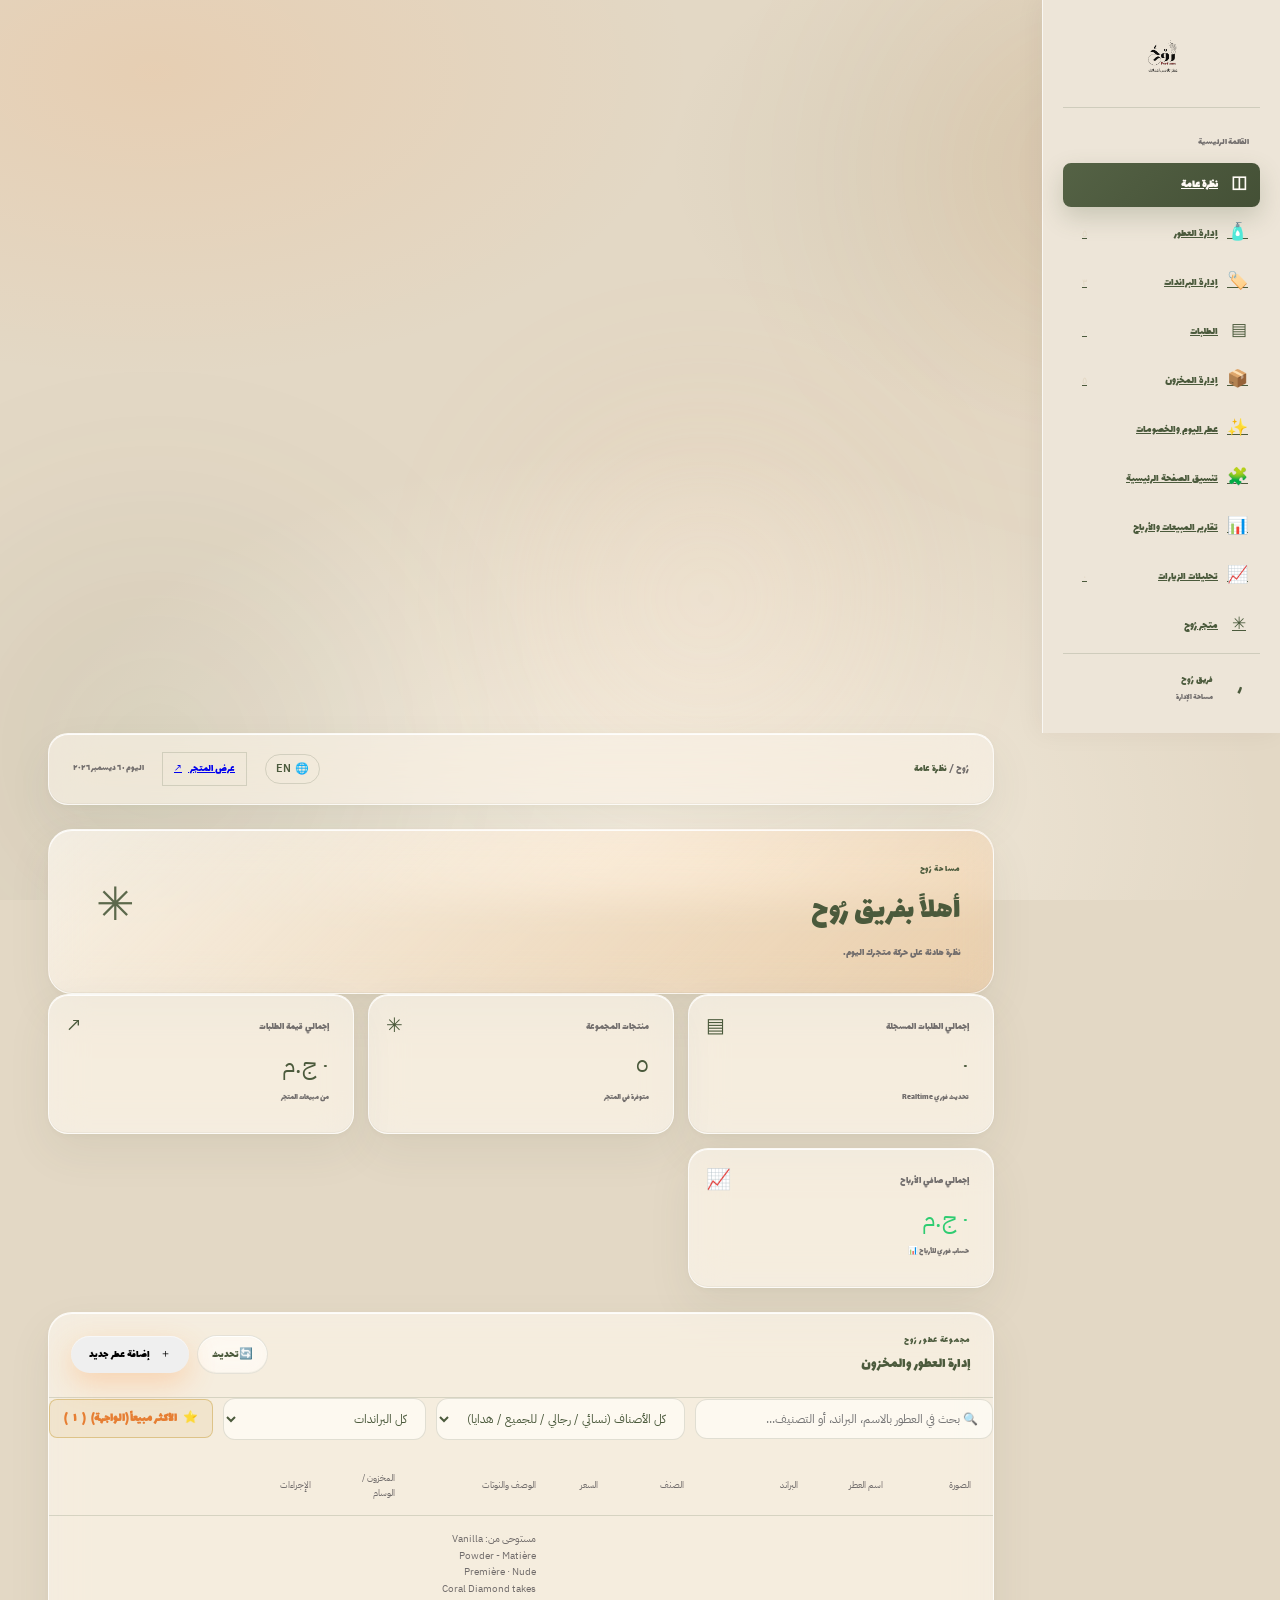
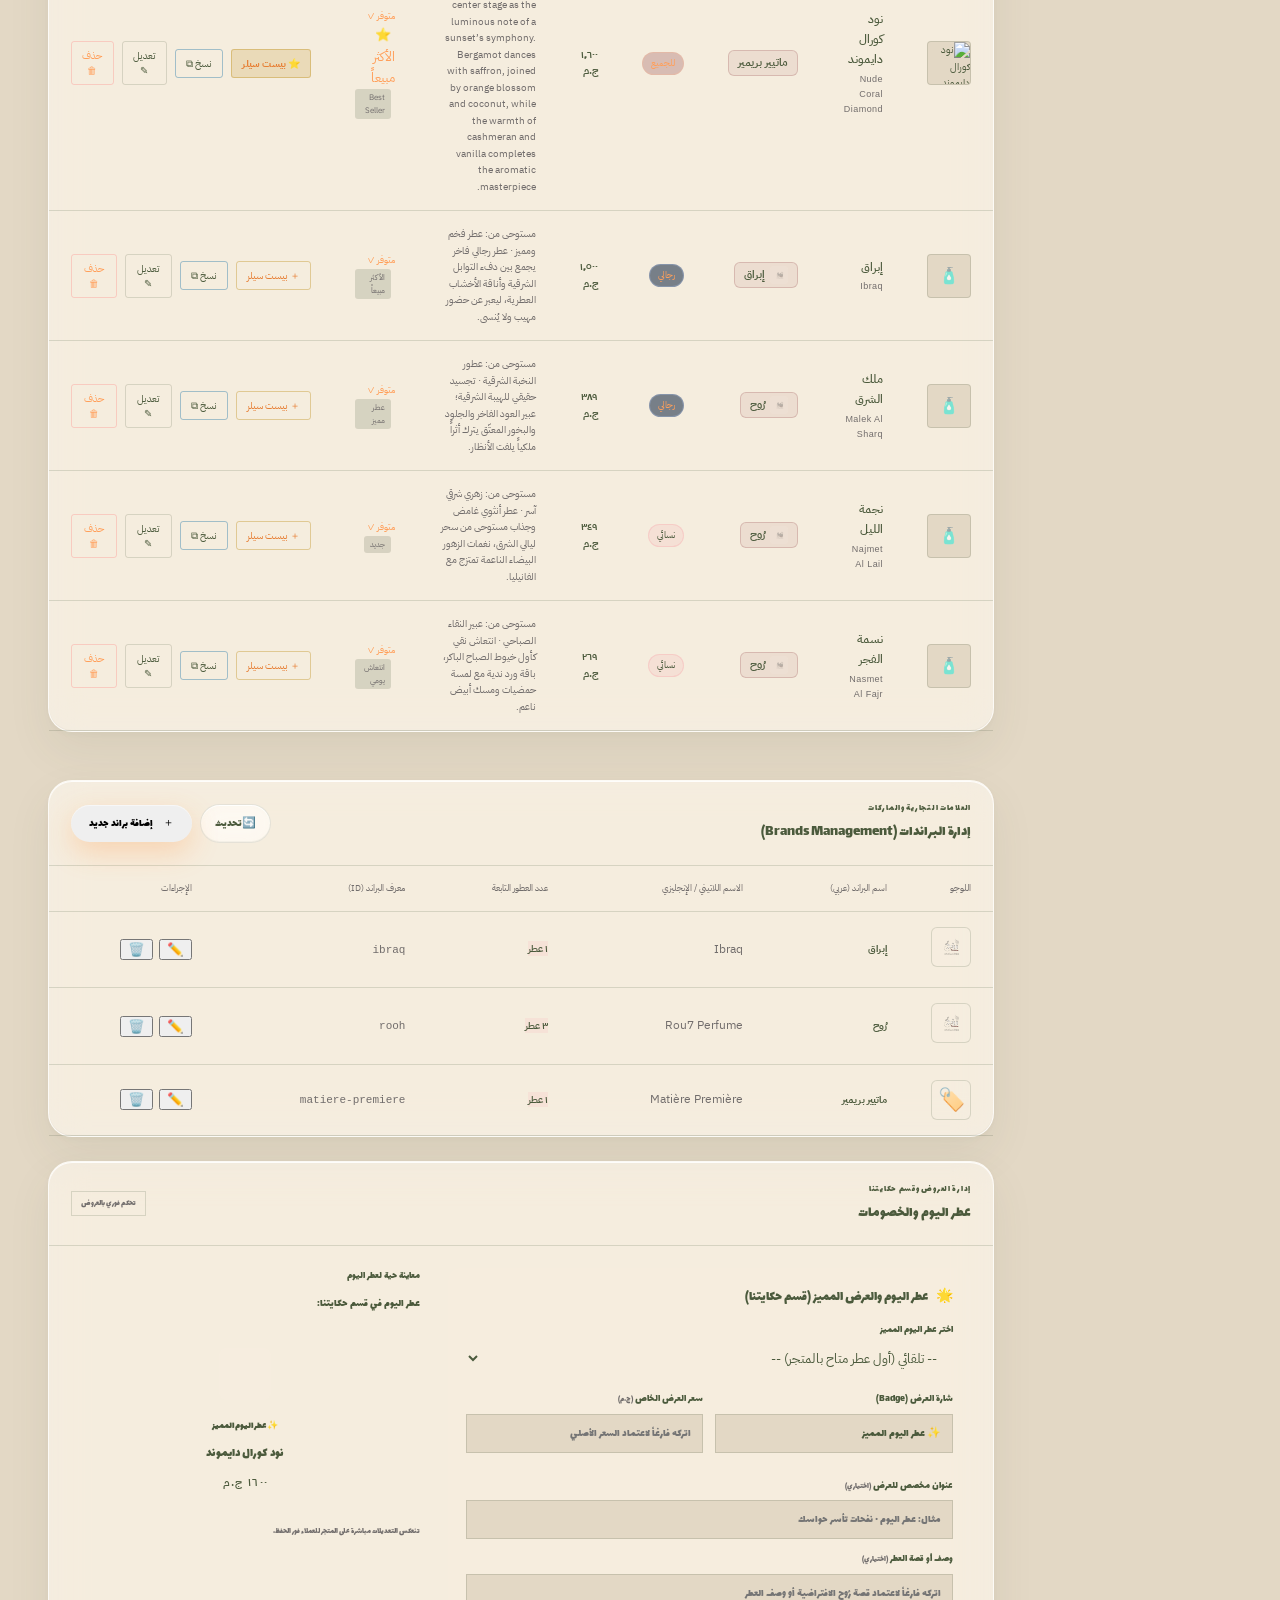
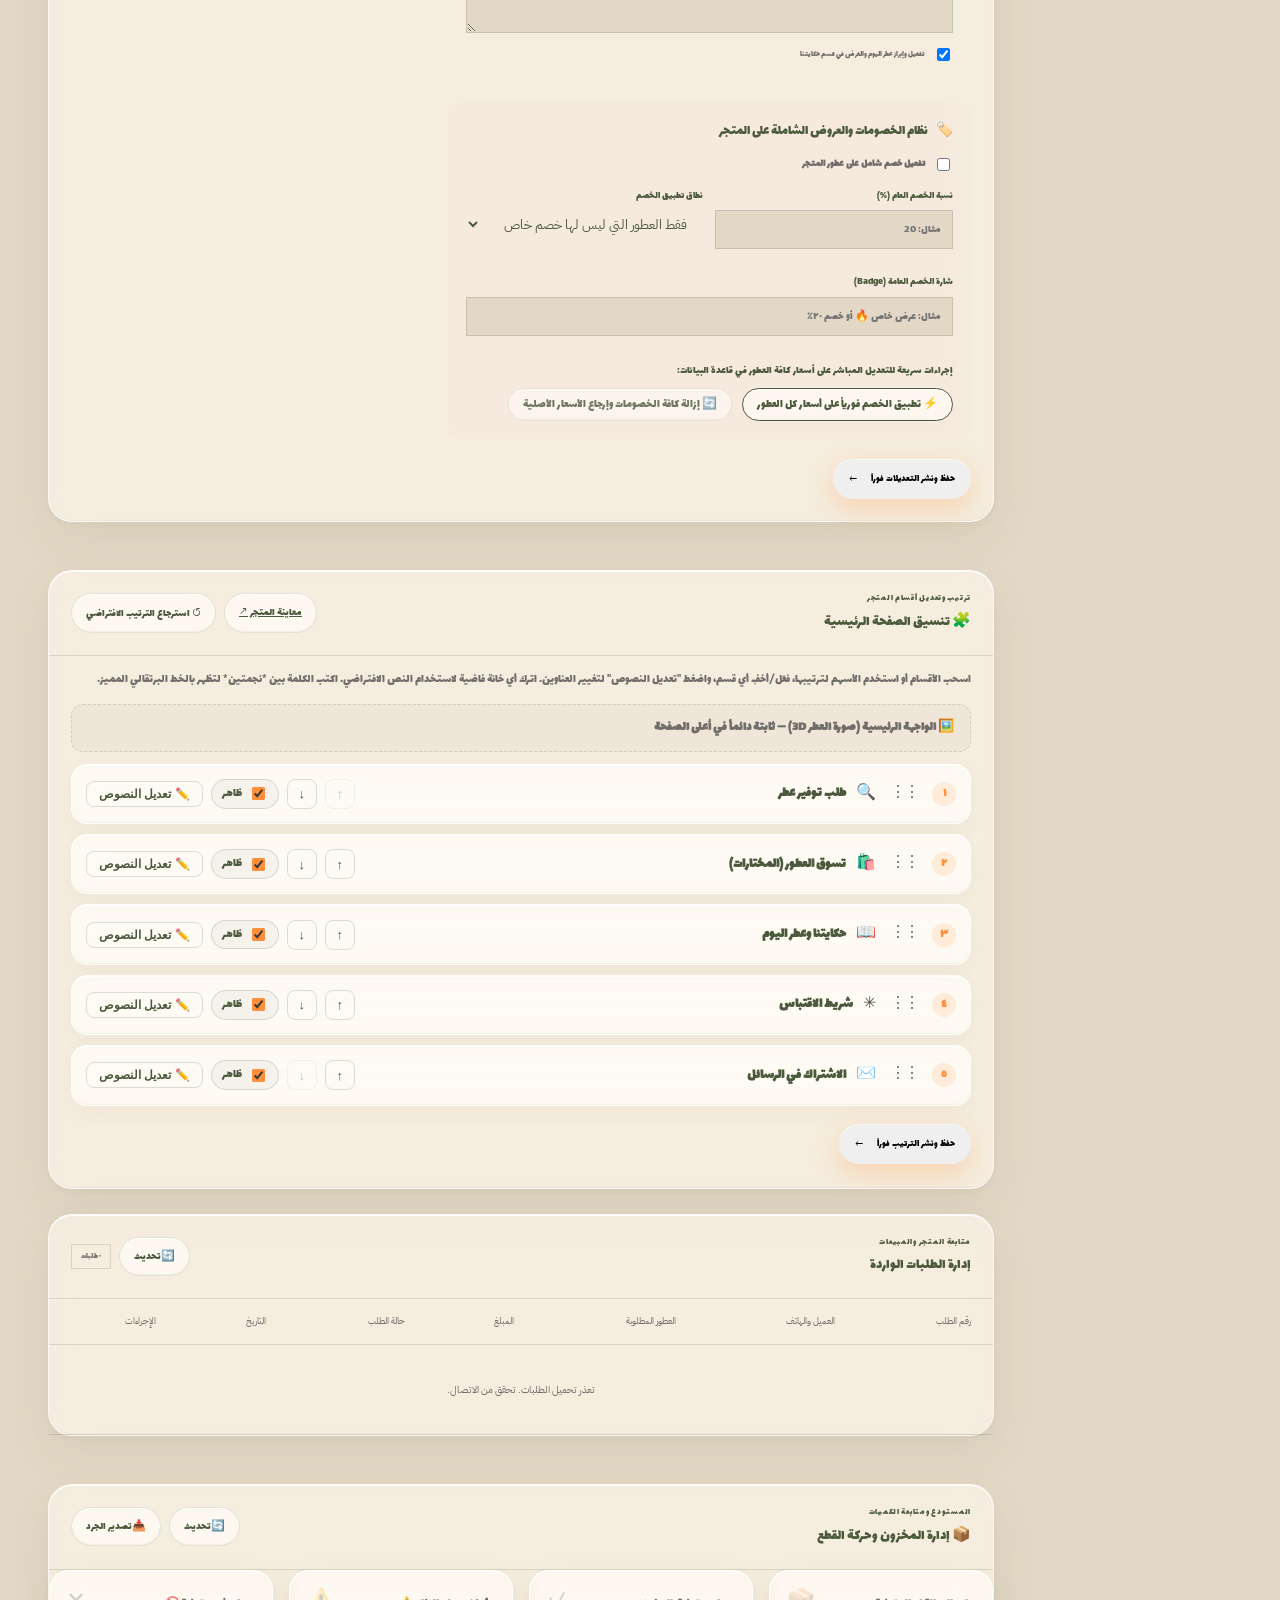
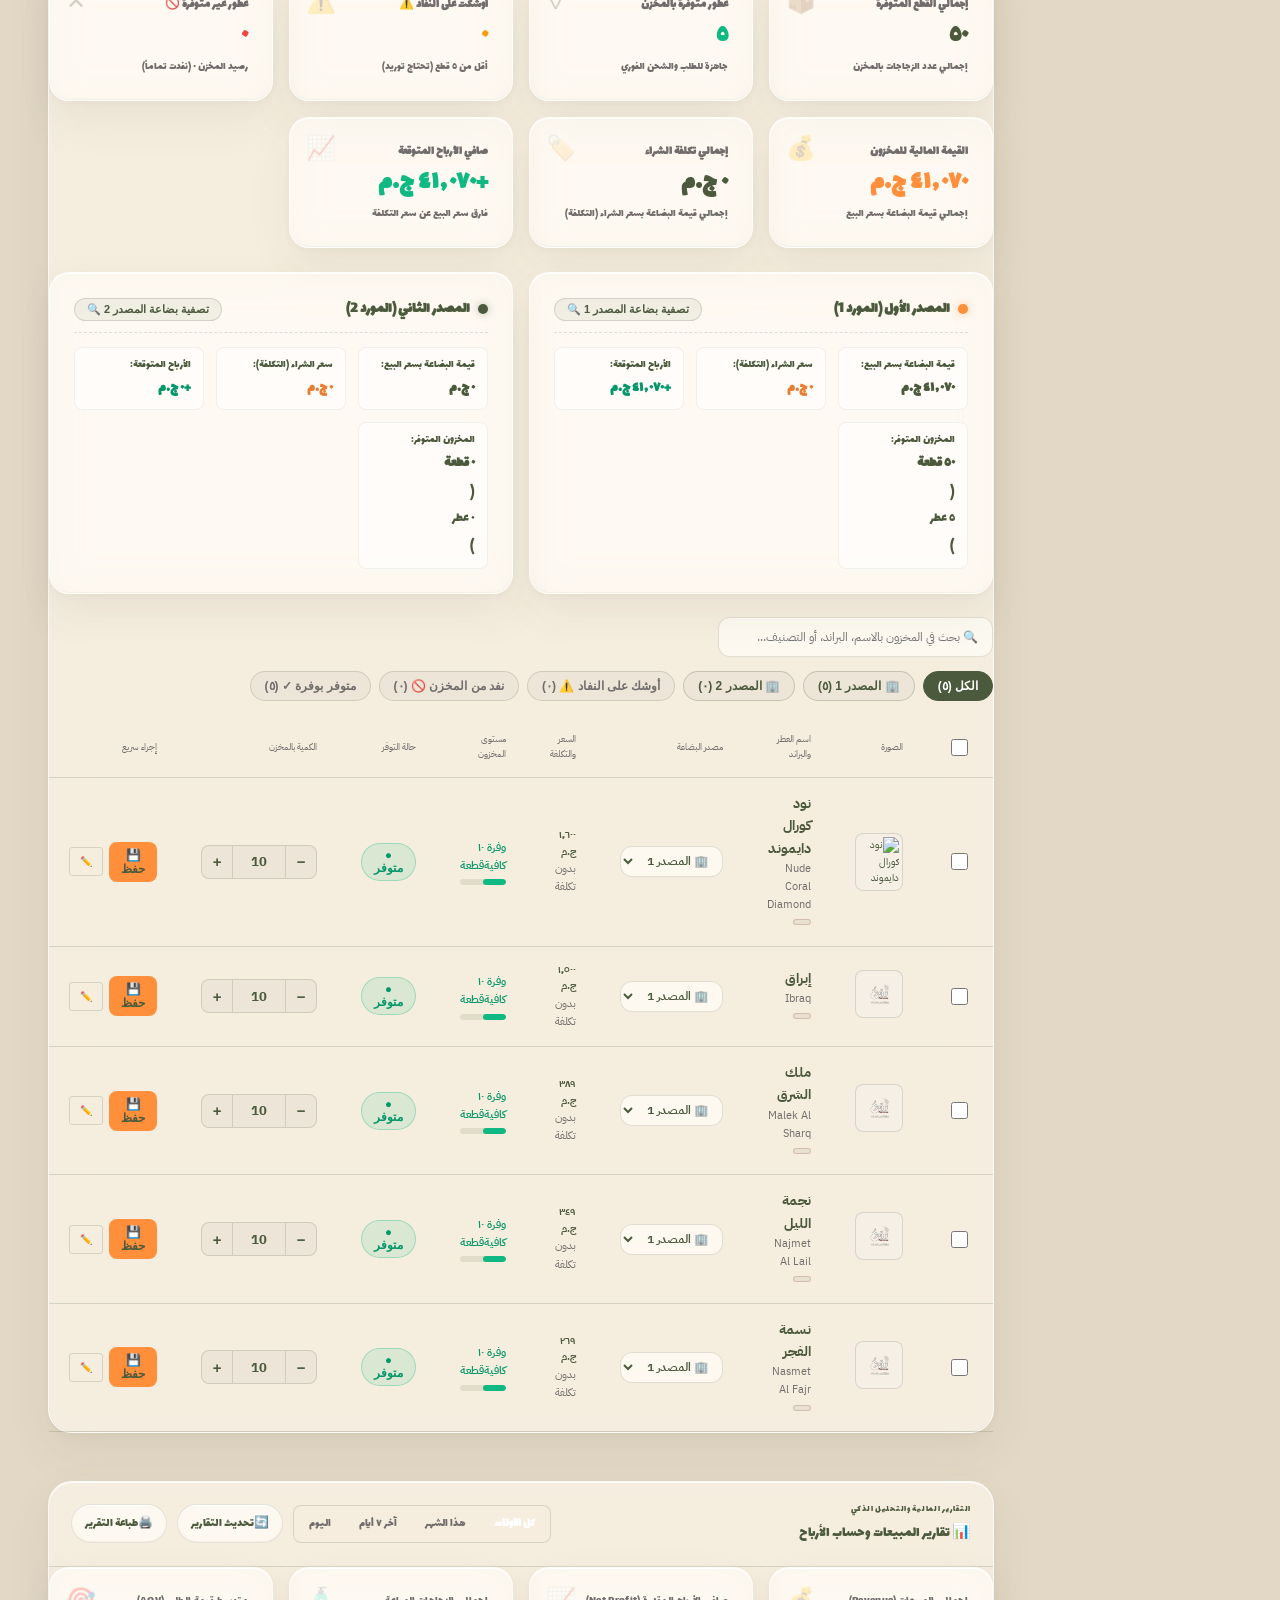
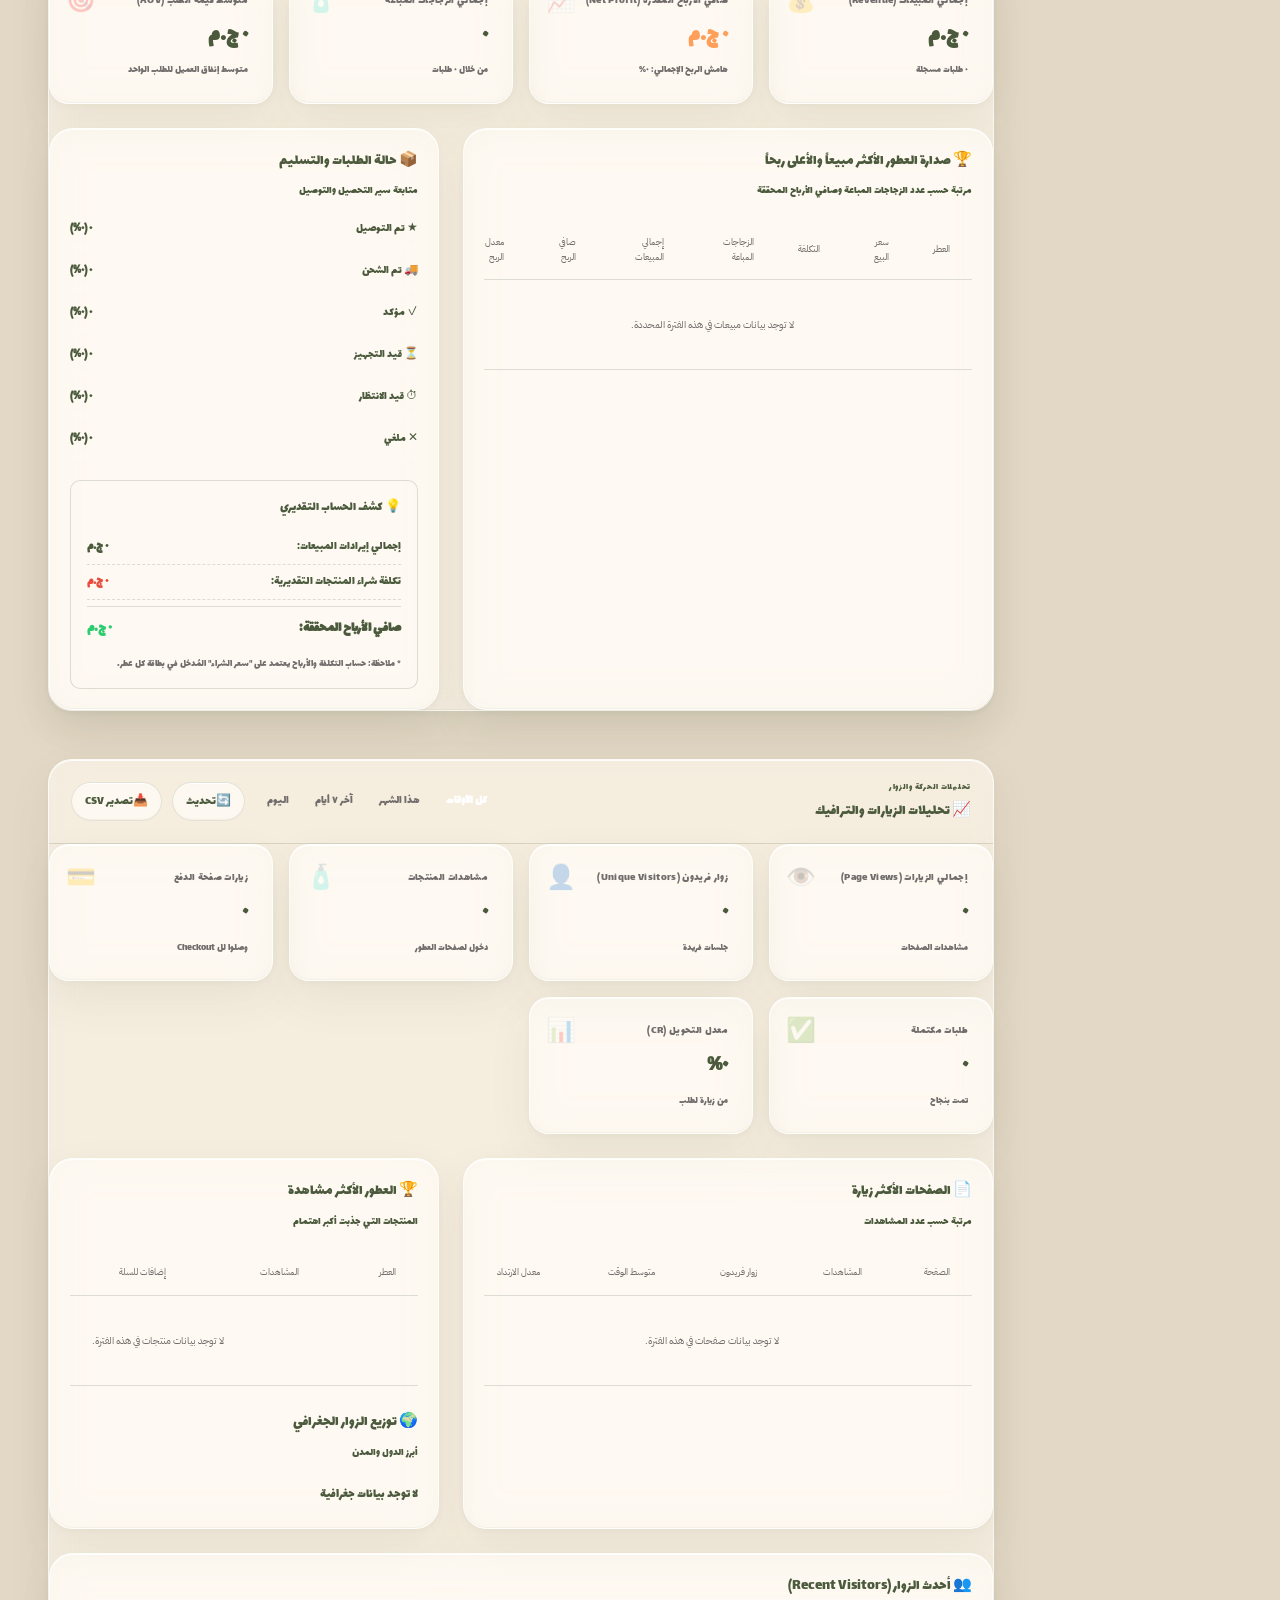
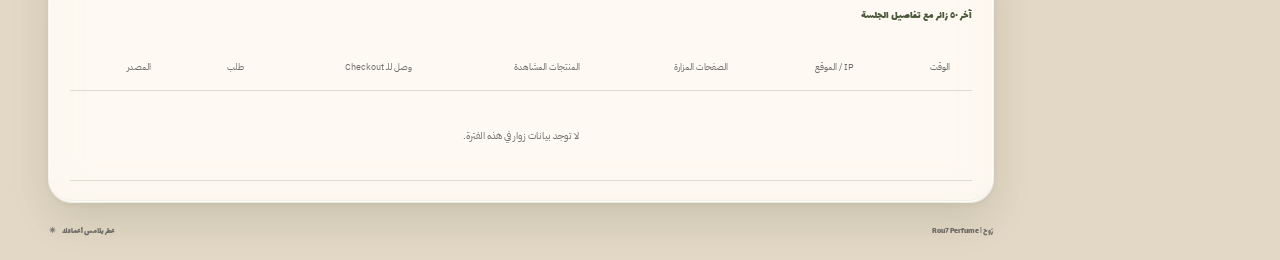
==== commit 58ff38b0: "Apply BBH Bogle across English UI and Lalezar across Arabic UI with dedicated Google Fonts link" ====
--- a/admin.html
+++ b/admin.html
@@ -5,7 +5,7 @@
   <meta name="theme-color" content="#E3D8C5"><meta name="description" content="لوحة إدارة رُوح | Rou7 Perfume">
   <title>لوحة رُوح | Rou7 Perfume</title><link rel="icon" type="image/png" href="assets/branding/favicon.png">
   <link rel="preconnect" href="https://fonts.googleapis.com"><link rel="preconnect" href="https://fonts.gstatic.com" crossorigin>
-  <link href="https://fonts.googleapis.com/css2?family=BBH+Bogle&family=IBM+Plex+Sans+Arabic:wght@300;400;500;600;700&family=Lalezar&family=Outfit:wght@400;500;600;700&family=Plus+Jakarta+Sans:wght@400;500;600;700&display=swap" rel="stylesheet"><link rel="stylesheet" href="admin.css"><link rel="stylesheet" href="luxury-glass.css">
+  <link href="https://fonts.googleapis.com/css2?family=IBM+Plex+Sans+Arabic:wght@300;400;500;600;700&family=Outfit:wght@400;500;600;700&family=Plus+Jakarta+Sans:wght@400;500;600;700&display=swap" rel="stylesheet"><link href="https://fonts.googleapis.com/css2?family=BBH+Bogle&family=Lalezar&display=swap" rel="stylesheet"><link rel="stylesheet" href="admin.css"><link rel="stylesheet" href="luxury-glass.css">
 </head>
 <body class="light">
   <aside class="admin-sidebar"><a href="index.html" class="admin-logo"><img class="brand-logo" src="assets/branding/1.svg" data-dark="assets/branding/1.svg" data-light="assets/branding/1.svg" alt="رُوح | Rou7 Perfume"></a><div class="side-label">القائمة الرئيسية</div><a class="side-link selected" href="#overview"><span>◫</span> نظرة عامة</a><a class="side-link" href="#products-panel"><span>🧴</span> إدارة العطور <b id="prodBadge">٠</b></a><a class="side-link" href="#brands-panel"><span>🏷️</span> إدارة البراندات <b id="brandBadge">٠</b></a><a class="side-link" href="#orders"><span>▤</span> الطلبات <b id="orderBadge">٠</b></a><a class="side-link" href="#inventory-panel"><span>📦</span> إدارة المخزون <b id="inventoryBadge">٠</b></a><a class="side-link" href="#campaign"><span>✨</span> عطر اليوم والخصومات</a><a class="side-link" href="#homepage-panel"><span>🧩</span> تنسيق الصفحة الرئيسية</a><a class="side-link" href="#sales-panel"><span>📊</span> تقارير المبيعات والأرباح</a><a class="side-link" href="#traffic-panel"><span>📈</span> تحليلات الزيارات <b id="trafficBadge">٠</b></a><a class="side-link" href="index.html#collection"><span>✳</span> متجر رُوح</a><div class="sidebar-bottom"><span class="admin-avatar">ر</span><span><strong>فريق رُوح</strong><small>مساحة الإدارة</small></span></div></aside>
--- a/luxury-glass.css
+++ b/luxury-glass.css
@@ -27,8 +27,9 @@
   --glass-shadow-hover: 0 28px 64px rgba(75, 90, 60, 0.14), 0 8px 24px rgba(255, 143, 58, 0.12);
 
   /* Typography Pairings */
-  --font-display: 'BBH Bogle', 'Lalezar', 'IBM Plex Sans Arabic', sans-serif;
-  --font-body: 'IBM Plex Sans Arabic', 'Plus Jakarta Sans', sans-serif;
+  --font-display: "BBH Bogle", "Lalezar", "IBM Plex Sans Arabic", sans-serif;
+  --font-body: "BBH Bogle", "Lalezar", "IBM Plex Sans Arabic", "Plus Jakarta Sans", sans-serif;
+  --font-ui-clean: "IBM Plex Sans Arabic", "Plus Jakarta Sans", sans-serif;
 
   /* Motion & Spring Physics */
   --ease-luxury: cubic-bezier(0.22, 1, 0.36, 1);
@@ -67,16 +68,72 @@
   text-rendering: optimizeLegibility;
 }
 
+html[lang="en"],
+html[dir="ltr"],
+html[dir="ltr"] body,
+html[dir="ltr"] body.light {
+  font-family: "BBH Bogle", "Lalezar", "Plus Jakarta Sans", sans-serif !important;
+  font-weight: 400;
+  letter-spacing: 0.02em;
+}
+
+html[lang="ar"],
+html[dir="rtl"],
+html[dir="rtl"] body,
+html[dir="rtl"] body.light {
+  font-family: "BBH Bogle", "Lalezar", "IBM Plex Sans Arabic", sans-serif !important;
+  font-weight: 400;
+  letter-spacing: 0;
+}
+
+.lalezar-regular {
+  font-family: "Lalezar", sans-serif;
+  font-weight: 400;
+  font-style: normal;
+}
+
 .bbh-bogle-regular {
   font-family: "BBH Bogle", sans-serif;
   font-weight: 400;
   font-style: normal;
 }
 
-.lalezar-regular {
-  font-family: "Lalezar", sans-serif;
+.desktop-nav a,
+.mobile-menu a,
+.button,
+.filter,
+.brand-chip,
+.hstage-pill-btn,
+.hstage-cta-primary,
+.hstage-cta-secondary,
+.hstage-note-chip,
+.hstage-tagline,
+.hstage-price-old,
+.hstage-size-btn,
+.hstage-next-name,
+.product-meta h3,
+.product-price-val,
+.card-brand-badge,
+.btn-explore-notes,
+.quick-add,
+.quote-band p,
+.prod-main-title,
+.prod-price-current,
+.pdp-size-btn,
+.btn-add-bag,
+.btn-wa-direct {
+  font-family: var(--font-display) !important;
   font-weight: 400;
-  font-style: normal;
+}
+
+/* Keep form inputs & admin tables ultra-legible */
+input,
+textarea,
+select,
+.admin-main table,
+.admin-main input,
+.admin-main select {
+  font-family: var(--font-ui-clean);
 }
 
 h1, h2, h3, h4,
